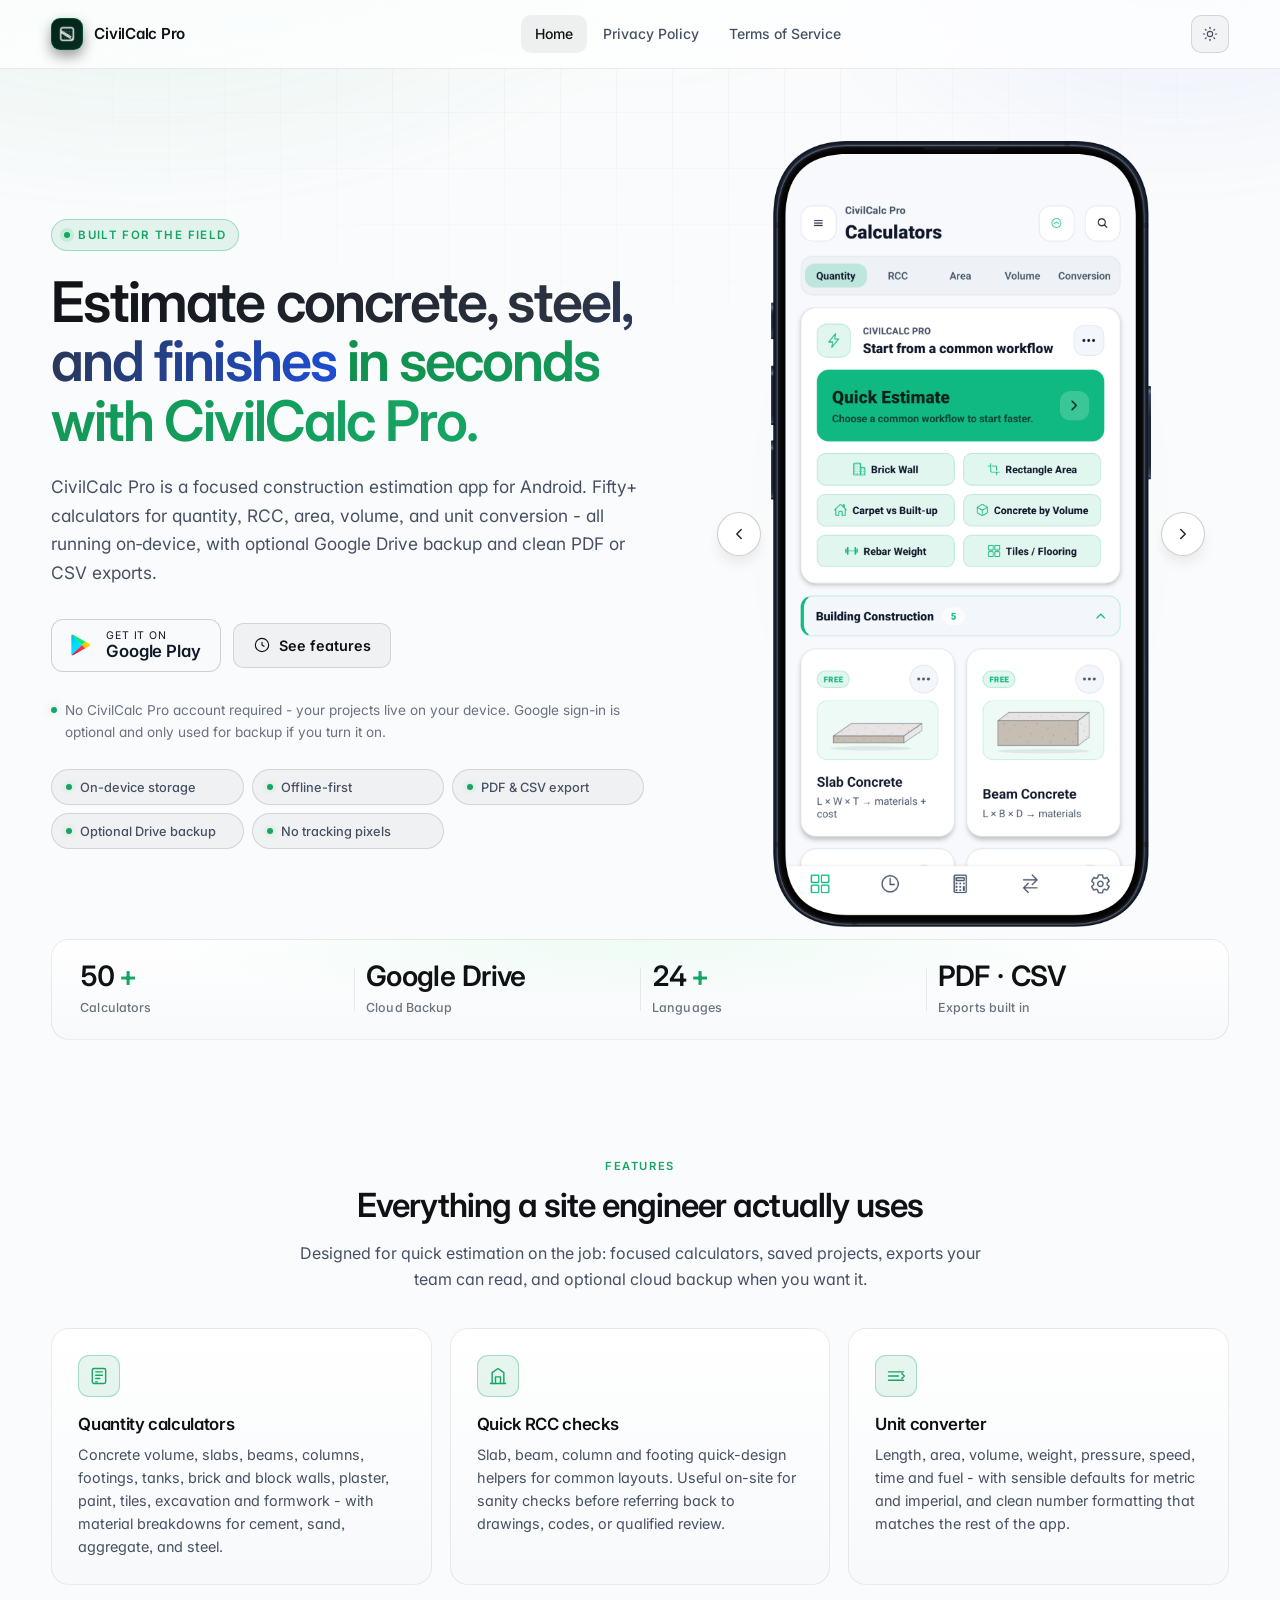
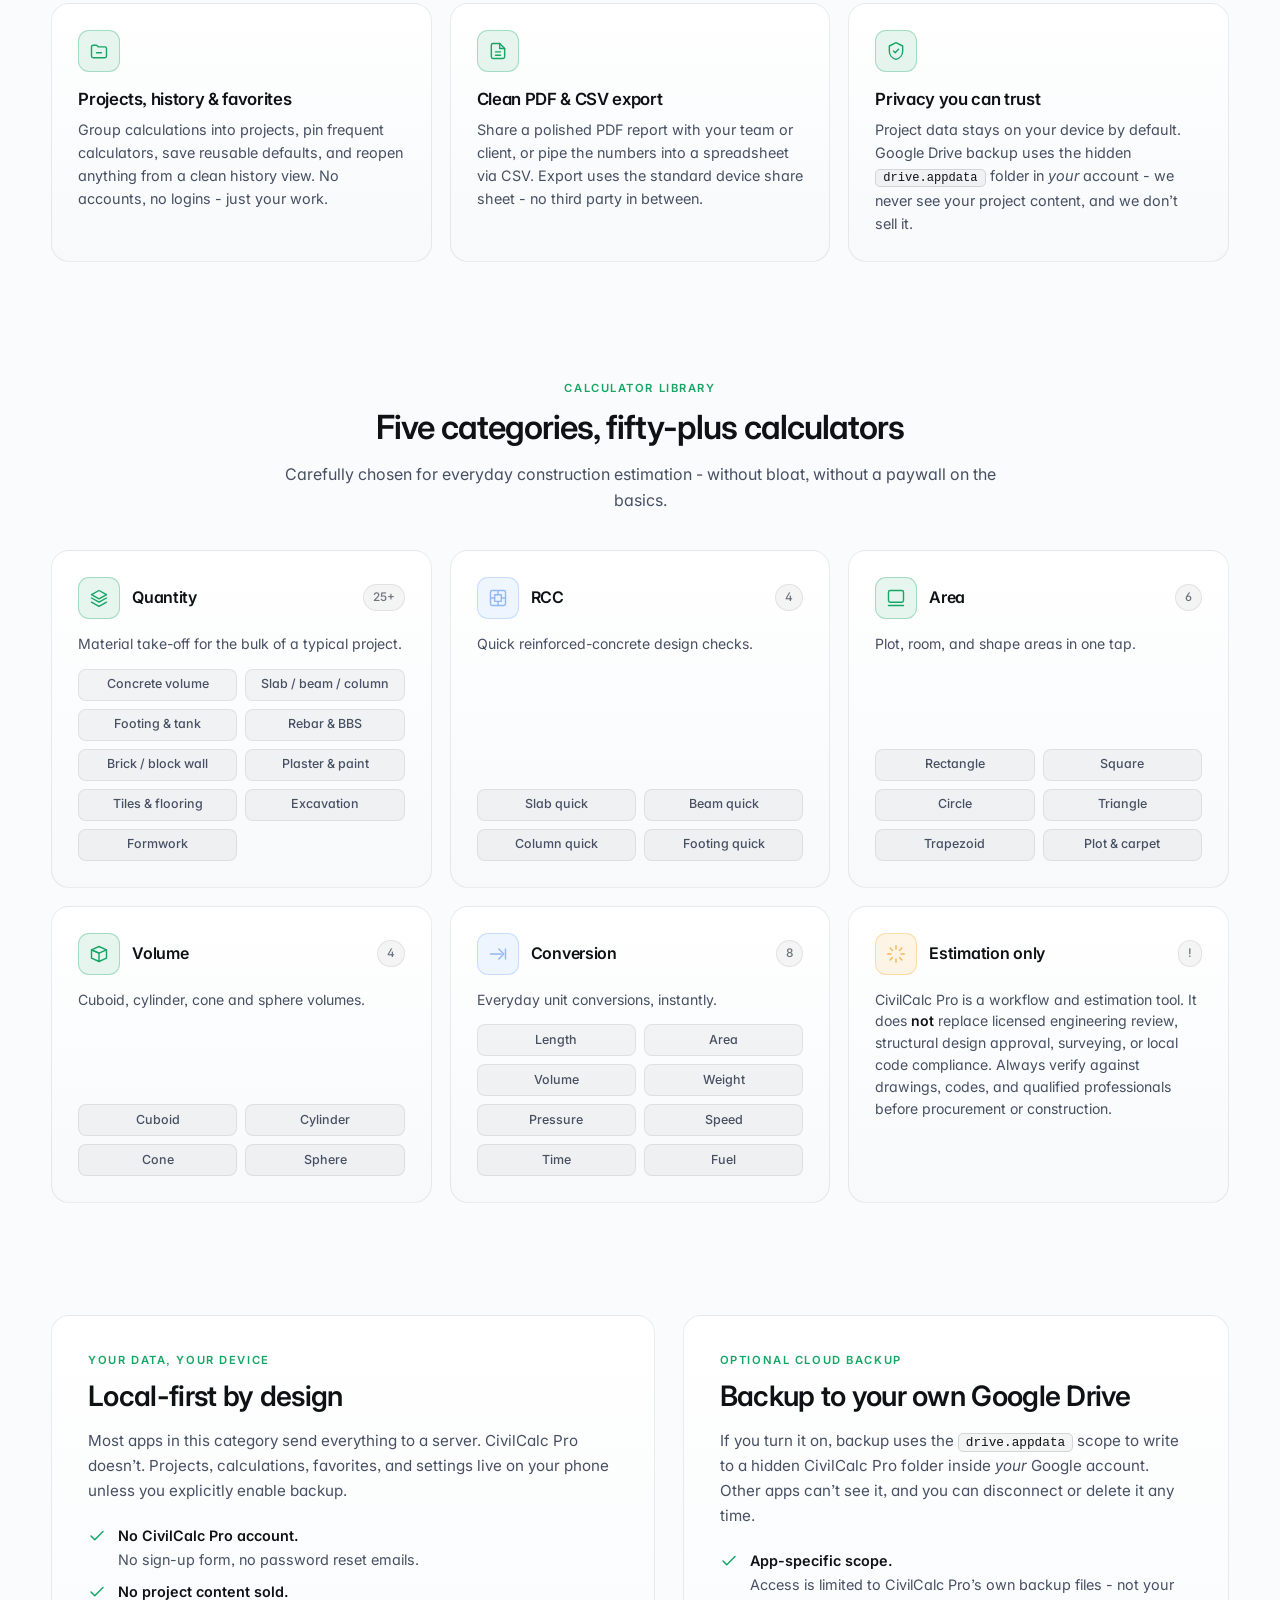
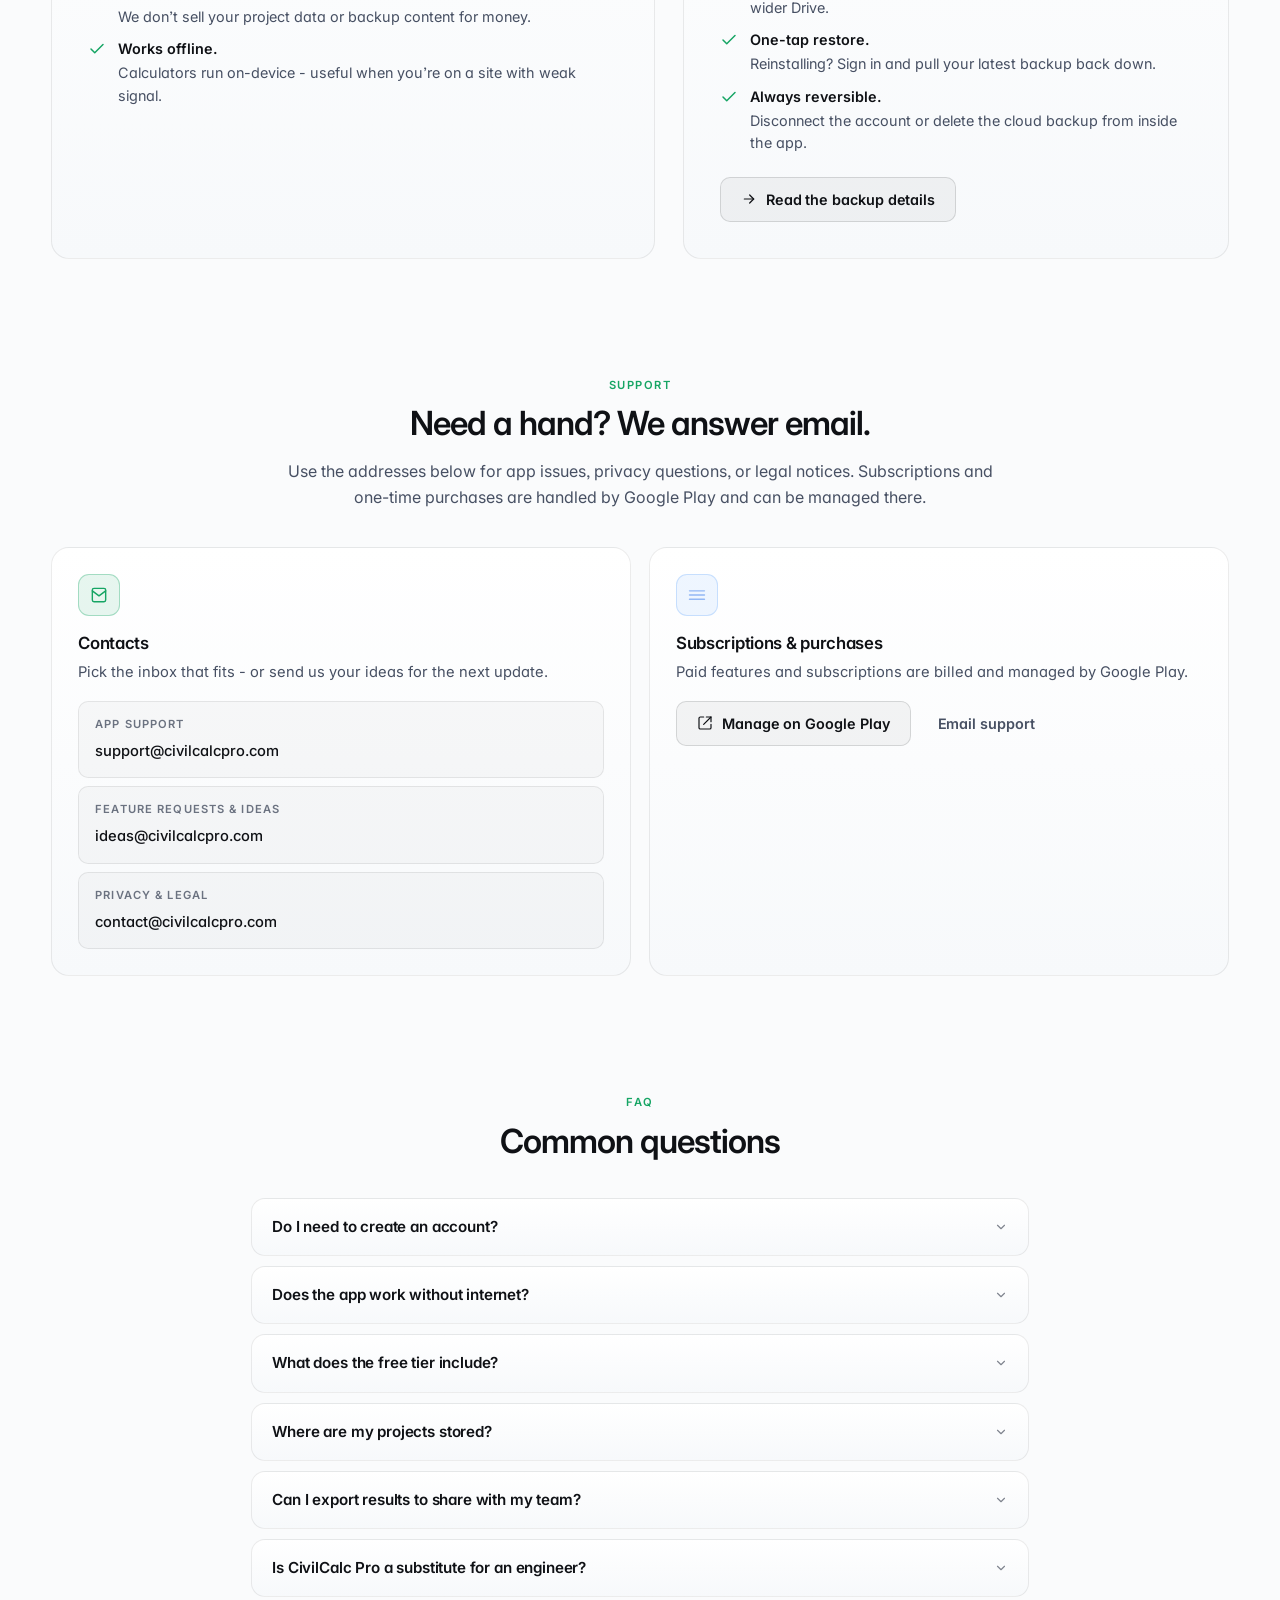
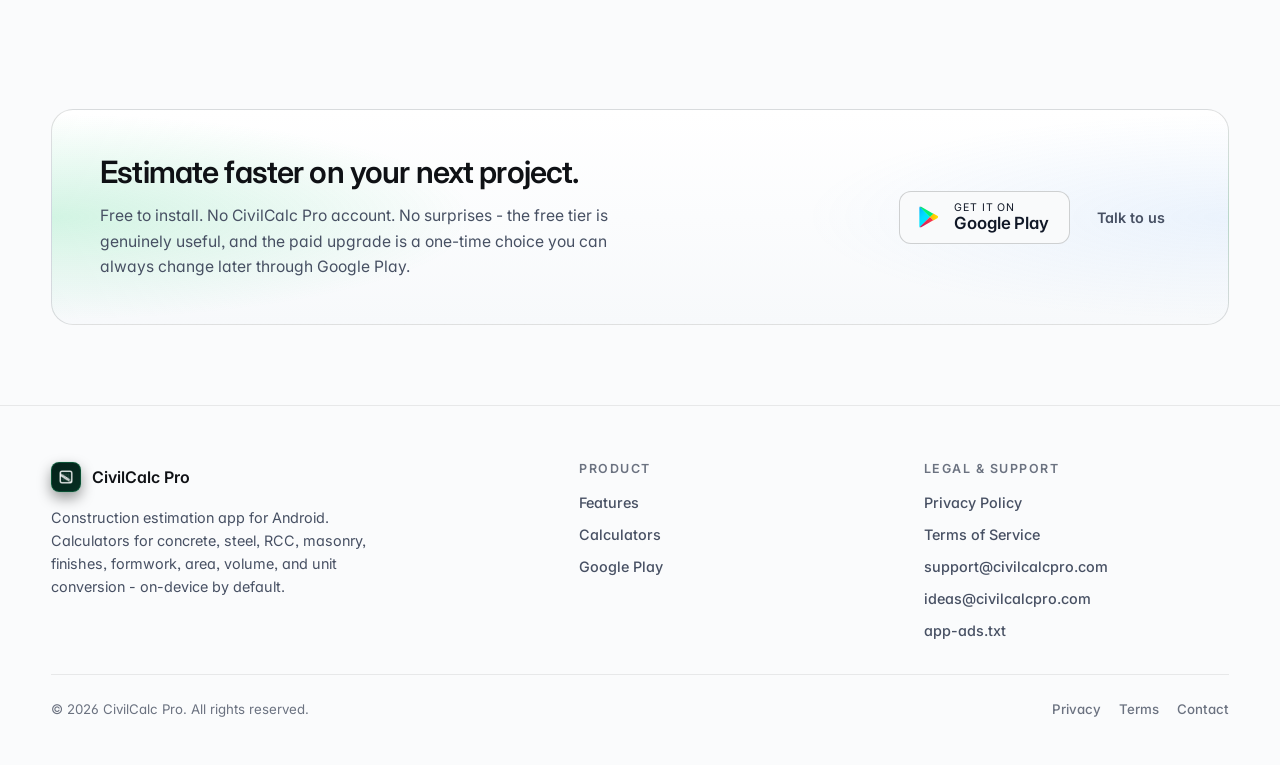
==== index.html @ dfd88b77 "Lee : Strengthen site name entity signals (link Organization/App to Play Store) Co-Authored-By: Clau" ====
<!doctype html>
<html lang="en">
  <head>
    <meta charset="utf-8" />
    <script>
      /* No-FOUC theme bootstrap. Sets data-theme on <html> before paint. */
      (function () {
        var d = document.documentElement;
        try {
          var t = localStorage.getItem("ccp_theme");
          if (t !== "light" && t !== "dark") {
            t =
              window.matchMedia &&
              window.matchMedia("(prefers-color-scheme: light)").matches
                ? "light"
                : "dark";
          }
          d.dataset.theme = t;
        } catch (e) {
          d.dataset.theme = "dark";
        }
      })();
    </script>
    <meta name="viewport" content="width=device-width, initial-scale=1" />
    <title>
      CivilCalc Pro - Civil Engineering &amp; Construction Calculator App
    </title>
    <meta
      name="description"
      content="CivilCalc Pro is a fast, on-device construction estimation app for Android. 50+ calculators for concrete, steel, RCC, masonry, plaster, paint, tiles, formwork and more, with optional Google Drive backup, PDF and CSV export, and Google Play billing."
    />
    <meta name="robots" content="index,follow" />
    <meta name="theme-color" content="#07080a" />
    <meta name="application-name" content="CivilCalc Pro" />
    <meta name="apple-mobile-web-app-title" content="CivilCalc Pro" />
    <link rel="icon" href="/favicon.ico" sizes="any" />
    <link rel="shortcut icon" href="/favicon.ico" />
    <link rel="icon" type="image/png" sizes="48x48" href="/favicon-48x48.png" />
    <link rel="icon" type="image/png" sizes="32x32" href="/favicon-32x32.png" />
    <link rel="icon" type="image/png" sizes="16x16" href="/favicon-16x16.png" />
    <link rel="apple-touch-icon" sizes="180x180" href="/apple-touch-icon.png" />
    <link rel="manifest" href="/site.webmanifest" />
    <link rel="canonical" href="https://civilcalcpro.com/" />
    <meta property="og:site_name" content="CivilCalc Pro" />
    <meta property="og:type" content="website" />
    <meta
      property="og:title"
      content="CivilCalc Pro - Civil Engineering &amp; Construction Calculator App"
    />
    <meta
      property="og:description"
      content="Fast on-device construction estimation: concrete, steel, RCC, masonry, plaster, paint, tiles, formwork. Optional Google Drive backup, PDF and CSV export."
    />
    <meta property="og:url" content="https://civilcalcpro.com/" />
    <meta property="og:image" content="https://civilcalcpro.com/logo-512.png" />
    <meta property="og:image:width" content="512" />
    <meta property="og:image:height" content="512" />
    <meta property="og:image:alt" content="CivilCalc Pro logo" />
    <meta name="twitter:card" content="summary" />
    <meta
      name="twitter:title"
      content="CivilCalc Pro - Civil Engineering &amp; Construction Calculator App"
    />
    <meta
      name="twitter:description"
      content="Fast on-device construction estimation: concrete, steel, RCC, masonry, plaster, paint, tiles, formwork. Optional Google Drive backup, PDF and CSV export."
    />
    <meta
      name="twitter:image"
      content="https://civilcalcpro.com/logo-512.png"
    />

    <link rel="preconnect" href="https://fonts.googleapis.com" />
    <link rel="preconnect" href="https://fonts.gstatic.com" crossorigin />
    <link
      rel="stylesheet"
      href="https://fonts.googleapis.com/css2?family=Inter:wght@400;500;600;700&display=swap"
    />
    <link rel="stylesheet" href="/assets/styles.css" />

    <script type="application/ld+json">
      {
        "@context": "https://schema.org",
        "@graph": [
          {
            "@type": "WebSite",
            "@id": "https://civilcalcpro.com/#website",
            "url": "https://civilcalcpro.com/",
            "name": "CivilCalc Pro",
            "alternateName": ["Civil Calc Pro", "CivilCalc"],
            "publisher": { "@id": "https://civilcalcpro.com/#organization" }
          },
          {
            "@type": "WebPage",
            "@id": "https://civilcalcpro.com/#webpage",
            "url": "https://civilcalcpro.com/",
            "name": "CivilCalc Pro",
            "isPartOf": { "@id": "https://civilcalcpro.com/#website" },
            "about": { "@id": "https://civilcalcpro.com/#organization" }
          },
          {
            "@type": "Organization",
            "@id": "https://civilcalcpro.com/#organization",
            "url": "https://civilcalcpro.com/",
            "name": "CivilCalc Pro",
            "alternateName": ["Civil Calc Pro", "CivilCalc"],
            "logo": {
              "@type": "ImageObject",
              "url": "https://civilcalcpro.com/logo-512.png",
              "width": 512,
              "height": 512
            },
            "image": "https://civilcalcpro.com/logo-512.png",
            "email": "contact@civilcalcpro.com",
            "sameAs": [
              "https://play.google.com/store/apps/details?id=com.leestudios.civilcalcpro"
            ],
            "contactPoint": [
              {
                "@type": "ContactPoint",
                "contactType": "customer support",
                "email": "support@civilcalcpro.com",
                "url": "https://civilcalcpro.com/"
              },
              {
                "@type": "ContactPoint",
                "contactType": "legal",
                "email": "contact@civilcalcpro.com",
                "url": "https://civilcalcpro.com/"
              }
            ]
          },
          {
            "@type": "MobileApplication",
            "@id": "https://civilcalcpro.com/#app",
            "name": "CivilCalc Pro",
            "applicationCategory": "BusinessApplication",
            "operatingSystem": "Android",
            "url": "https://civilcalcpro.com/",
            "installUrl": "https://play.google.com/store/apps/details?id=com.leestudios.civilcalcpro",
            "sameAs": "https://play.google.com/store/apps/details?id=com.leestudios.civilcalcpro",
            "author": { "@id": "https://civilcalcpro.com/#organization" },
            "offers": {
              "@type": "Offer",
              "price": "0",
              "priceCurrency": "USD"
            }
          }
        ]
      }
    </script>
  </head>
  <body>
    <a class="skip-link" href="#main">Skip to content</a>

    <header class="site-header">
      <div class="container nav">
        <a class="brand" href="/" aria-label="CivilCalc Pro home">
          <span class="brand-mark"
            ><img
              src="/public/images/adaptive-icon.png"
              alt="CivilCalc Pro logo"
          /></span>
          <span>CivilCalc Pro</span>
        </a>
        <nav class="nav-links" aria-label="Primary">
          <a class="active" href="/">Home</a>
          <a href="/privacy/">Privacy Policy</a>
          <a href="/terms/">Terms of Service</a>
        </nav>
        <div class="nav-right">
          <button
            type="button"
            class="theme-toggle"
            data-theme-toggle
            aria-label="Switch to light theme"
            title="Toggle theme"
          >
            <svg
              class="ico-moon"
              viewBox="0 0 24 24"
              fill="none"
              stroke="currentColor"
              stroke-width="1.7"
              stroke-linecap="round"
              stroke-linejoin="round"
              aria-hidden="true"
            >
              <path d="M21 12.8A9 9 0 1 1 11.2 3a7 7 0 0 0 9.8 9.8z" />
            </svg>
            <svg
              class="ico-sun"
              viewBox="0 0 24 24"
              fill="none"
              stroke="currentColor"
              stroke-width="1.7"
              stroke-linecap="round"
              stroke-linejoin="round"
              aria-hidden="true"
            >
              <circle cx="12" cy="12" r="4" />
              <path d="M12 2v2" />
              <path d="M12 20v2" />
              <path d="m4.93 4.93 1.41 1.41" />
              <path d="m17.66 17.66 1.41 1.41" />
              <path d="M2 12h2" />
              <path d="M20 12h2" />
              <path d="m4.93 19.07 1.41-1.41" />
              <path d="m17.66 6.34 1.41-1.41" />
            </svg>
          </button>
        </div>
      </div>
    </header>

    <main id="main">
      <!-- =============== HERO =============== -->
      <section class="hero">
        <div class="container hero-grid">
          <div class="hero-card">
            <span class="eyebrow">Built for the field</span>
            <h1>
              <span class="hl">Estimate concrete, steel, and finishes</span>
              <span class="accent">in seconds with CivilCalc Pro.</span>
            </h1>
            <p class="lead">
              CivilCalc Pro is a focused construction estimation app for
              Android. Fifty&#43; calculators for quantity, RCC, area, volume,
              and unit conversion - all running on&#8209;device, with optional
              Google Drive backup and clean PDF or CSV exports.
            </p>

            <div class="hero-actions">
              <a
                class="play-badge"
                href="https://play.google.com/store/apps/details?id=com.leestudios.civilcalcpro"
                rel="noopener noreferrer"
                aria-label="Get CivilCalc Pro on Google Play"
              >
                <svg viewBox="0 0 24 24" aria-hidden="true">
                  <defs>
                    <linearGradient
                      id="pb-b"
                      x1="2.6"
                      y1="2.4"
                      x2="11.6"
                      y2="11.4"
                      gradientUnits="userSpaceOnUse"
                    >
                      <stop offset="0" stop-color="#00A1FF" />
                      <stop offset=".26" stop-color="#00BEFF" />
                      <stop offset=".51" stop-color="#00D2FF" />
                      <stop offset=".76" stop-color="#00DFFF" />
                      <stop offset="1" stop-color="#00E3FF" />
                    </linearGradient>
                    <linearGradient
                      id="pb-y"
                      x1="20.7"
                      y1="12"
                      x2="3.05"
                      y2="12"
                      gradientUnits="userSpaceOnUse"
                    >
                      <stop offset="0" stop-color="#FFE000" />
                      <stop offset=".41" stop-color="#FFBD00" />
                      <stop offset=".78" stop-color="#FFA500" />
                      <stop offset="1" stop-color="#FF9C00" />
                    </linearGradient>
                    <linearGradient
                      id="pb-r"
                      x1="15.6"
                      y1="13.7"
                      x2="3.85"
                      y2="25.4"
                      gradientUnits="userSpaceOnUse"
                    >
                      <stop offset="0" stop-color="#FF3A44" />
                      <stop offset="1" stop-color="#C31162" />
                    </linearGradient>
                    <linearGradient
                      id="pb-g"
                      x1="3.05"
                      y1="-1.4"
                      x2="8.4"
                      y2="3.95"
                      gradientUnits="userSpaceOnUse"
                    >
                      <stop offset="0" stop-color="#32A071" />
                      <stop offset=".07" stop-color="#2DA771" />
                      <stop offset=".48" stop-color="#15CF74" />
                      <stop offset=".8" stop-color="#06E775" />
                      <stop offset="1" stop-color="#00F076" />
                    </linearGradient>
                  </defs>
                  <path
                    fill="url(#pb-b)"
                    d="M3.6 2.4c-.3.3-.5.8-.5 1.4v16.4c0 .6.2 1.1.5 1.4l.06.06L12.78 12l.05-.06z"
                  />
                  <path
                    fill="url(#pb-y)"
                    d="m15.9 15.07-3.12-3.13v-.08l3.12-3.12.07.04 3.7 2.1c1.06.6 1.06 1.58 0 2.18l-3.7 2.1z"
                  />
                  <path
                    fill="url(#pb-r)"
                    d="M15.97 15.03 12.78 12 3.6 21.18c.35.37.93.42 1.59.05l10.78-6.13z"
                  />
                  <path
                    fill="url(#pb-g)"
                    d="m15.97 8.97-10.78-6.13c-.66-.38-1.24-.33-1.59.04L12.78 12z"
                  />
                </svg>
                <span class="pb-text">
                  <span class="pb-small">Get it on</span>
                  <span class="pb-big">Google Play</span>
                </span>
              </a>
              <a class="button-secondary" href="#features">
                <svg
                  class="ico"
                  viewBox="0 0 24 24"
                  fill="none"
                  stroke="currentColor"
                  stroke-width="1.7"
                  stroke-linecap="round"
                  stroke-linejoin="round"
                  aria-hidden="true"
                >
                  <circle cx="12" cy="12" r="10" />
                  <path d="M12 8v4l3 2" />
                </svg>
                See features
              </a>
            </div>

            <p class="hero-note">
              <span class="dot"></span>
              <span
                >No CivilCalc Pro account required - your projects live on your
                device. Google sign-in is optional and only used for backup if
                you turn it on.</span
              >
            </p>

            <div class="badge-row" aria-label="Highlights">
              <span class="badge">On-device storage</span>
              <span class="badge">Offline-first</span>
              <span class="badge">PDF &amp; CSV export</span>
              <span class="badge">Optional Drive backup</span>
              <span class="badge">No tracking pixels</span>
            </div>
          </div>

          <div class="hero-visual" aria-label="App screenshots">
            <div
              class="app-shots"
              id="app-shots"
              aria-roledescription="carousel"
            >
              <button
                type="button"
                class="shot-arrow shot-prev"
                aria-label="Previous screenshot"
              >
                <svg
                  viewBox="0 0 24 24"
                  fill="none"
                  stroke="currentColor"
                  stroke-width="1.9"
                  stroke-linecap="round"
                  stroke-linejoin="round"
                  aria-hidden="true"
                >
                  <polyline points="15 18 9 12 15 6" />
                </svg>
              </button>
              <button
                type="button"
                class="shot-arrow shot-next"
                aria-label="Next screenshot"
              >
                <svg
                  viewBox="0 0 24 24"
                  fill="none"
                  stroke="currentColor"
                  stroke-width="1.9"
                  stroke-linecap="round"
                  stroke-linejoin="round"
                  aria-hidden="true"
                >
                  <polyline points="9 18 15 12 9 6" />
                </svg>
              </button>

              <div class="shot-stage" id="shot-stage">
                <div
                  class="shot is-active"
                  role="group"
                  aria-roledescription="slide"
                  aria-label="CivilCalc Pro – Calculators home"
                >
                  <img
                    src="/public/images/screenshots/Dark/Device.png"
                    data-name="Device.png"
                    alt="CivilCalc Pro calculators home screen showing Quick Estimate and quick-access calculators"
                    loading="eager"
                    fetchpriority="high"
                    draggable="false"
                  />
                </div>
                <div
                  class="shot"
                  role="group"
                  aria-roledescription="slide"
                  aria-label="CivilCalc Pro screen"
                  aria-hidden="true"
                >
                  <img
                    src="/public/images/screenshots/Dark/Device_2.png"
                    data-name="Device_2.png"
                    alt="CivilCalc Pro app screen"
                    loading="lazy"
                    draggable="false"
                  />
                </div>
                <div
                  class="shot"
                  role="group"
                  aria-roledescription="slide"
                  aria-label="CivilCalc Pro RCC calculators"
                  aria-hidden="true"
                >
                  <img
                    src="/public/images/screenshots/Dark/Device_3.png"
                    data-name="Device_3.png"
                    alt="CivilCalc Pro RCC calculators screen"
                    loading="lazy"
                    draggable="false"
                  />
                </div>
                <div
                  class="shot"
                  role="group"
                  aria-roledescription="slide"
                  aria-label="CivilCalc Pro screen"
                  aria-hidden="true"
                >
                  <img
                    src="/public/images/screenshots/Dark/Device_4.png"
                    data-name="Device_4.png"
                    alt="CivilCalc Pro app screen"
                    loading="lazy"
                    draggable="false"
                  />
                </div>
                <div
                  class="shot"
                  role="group"
                  aria-roledescription="slide"
                  aria-label="CivilCalc Pro screen"
                  aria-hidden="true"
                >
                  <img
                    src="/public/images/screenshots/Dark/Device_5.png"
                    data-name="Device_5.png"
                    alt="CivilCalc Pro app screen"
                    loading="lazy"
                    draggable="false"
                  />
                </div>
                <div
                  class="shot"
                  role="group"
                  aria-roledescription="slide"
                  aria-label="CivilCalc Pro screen"
                  aria-hidden="true"
                >
                  <img
                    src="/public/images/screenshots/Dark/Device_6.png"
                    data-name="Device_6.png"
                    alt="CivilCalc Pro app screen"
                    loading="lazy"
                    draggable="false"
                  />
                </div>
                <div
                  class="shot"
                  role="group"
                  aria-roledescription="slide"
                  aria-label="CivilCalc Pro screen"
                  aria-hidden="true"
                >
                  <img
                    src="/public/images/screenshots/Dark/Device_7.png"
                    data-name="Device_7.png"
                    alt="CivilCalc Pro app screen"
                    loading="lazy"
                    draggable="false"
                  />
                </div>
                <div
                  class="shot"
                  role="group"
                  aria-roledescription="slide"
                  aria-label="CivilCalc Pro screen"
                  aria-hidden="true"
                >
                  <img
                    src="/public/images/screenshots/Dark/Device_8.png"
                    data-name="Device_8.png"
                    alt="CivilCalc Pro app screen"
                    loading="lazy"
                    draggable="false"
                  />
                </div>
              </div>

              <div
                class="shot-dots"
                id="shot-dots"
                role="tablist"
                aria-label="Select screenshot"
              >
                <button
                  type="button"
                  class="is-active"
                  data-i="0"
                  role="tab"
                  aria-selected="true"
                  aria-label="Screenshot 1"
                ></button>
                <button
                  type="button"
                  data-i="1"
                  role="tab"
                  aria-selected="false"
                  aria-label="Screenshot 2"
                ></button>
                <button
                  type="button"
                  data-i="2"
                  role="tab"
                  aria-selected="false"
                  aria-label="Screenshot 3"
                ></button>
                <button
                  type="button"
                  data-i="3"
                  role="tab"
                  aria-selected="false"
                  aria-label="Screenshot 4"
                ></button>
                <button
                  type="button"
                  data-i="4"
                  role="tab"
                  aria-selected="false"
                  aria-label="Screenshot 5"
                ></button>
                <button
                  type="button"
                  data-i="5"
                  role="tab"
                  aria-selected="false"
                  aria-label="Screenshot 6"
                ></button>
                <button
                  type="button"
                  data-i="6"
                  role="tab"
                  aria-selected="false"
                  aria-label="Screenshot 7"
                ></button>
                <button
                  type="button"
                  data-i="7"
                  role="tab"
                  aria-selected="false"
                  aria-label="Screenshot 8"
                ></button>
              </div>
            </div>
          </div>
        </div>

        <div class="container">
          <div class="stats" role="list">
            <div class="stat" role="listitem">
              <div class="stat-num">50<span class="plus">+</span></div>
              <div class="stat-label">Calculators</div>
            </div>
            <div class="stat" role="listitem">
              <div class="stat-num">Google Drive</div>
              <div class="stat-label">Cloud Backup</div>
            </div>
            <div class="stat" role="listitem">
              <div class="stat-num">24<span class="plus">+</span></div>
              <div class="stat-label">Languages</div>
            </div>
            <div class="stat" role="listitem">
              <div class="stat-num">
                <span class="unit">PDF &middot; CSV</span>
              </div>
              <div class="stat-label">Exports built in</div>
            </div>
          </div>
        </div>
      </section>

      <!-- =============== FEATURES =============== -->
      <section class="section" id="features">
        <div class="container">
          <div class="section-head">
            <span class="kicker">Features</span>
            <h2>Everything a site engineer actually uses</h2>
            <p>
              Designed for quick estimation on the job: focused calculators,
              saved projects, exports your team can read, and optional cloud
              backup when you want it.
            </p>
          </div>

          <div class="grid-3">
            <article class="feature-card">
              <span class="icon-tile">
                <svg
                  viewBox="0 0 24 24"
                  fill="none"
                  stroke="currentColor"
                  stroke-linecap="round"
                  stroke-linejoin="round"
                  aria-hidden="true"
                >
                  <rect x="4" y="3" width="16" height="18" rx="2" />
                  <path d="M8 7h8M8 11h8M8 15h5" />
                  <path d="M8 19h2" />
                </svg>
              </span>
              <h3>Quantity calculators</h3>
              <p>
                Concrete volume, slabs, beams, columns, footings, tanks, brick
                and block walls, plaster, paint, tiles, excavation and formwork
                - with material breakdowns for cement, sand, aggregate, and
                steel.
              </p>
            </article>

            <article class="feature-card">
              <span class="icon-tile">
                <svg
                  viewBox="0 0 24 24"
                  fill="none"
                  stroke="currentColor"
                  stroke-linecap="round"
                  stroke-linejoin="round"
                  aria-hidden="true"
                >
                  <path d="M3 21h18" />
                  <path d="M5 21V8l7-5 7 5v13" />
                  <path d="M9 21v-8h6v8" />
                </svg>
              </span>
              <h3>Quick RCC checks</h3>
              <p>
                Slab, beam, column and footing quick-design helpers for common
                layouts. Useful on-site for sanity checks before referring back
                to drawings, codes, or qualified review.
              </p>
            </article>

            <article class="feature-card">
              <span class="icon-tile">
                <svg
                  viewBox="0 0 24 24"
                  fill="none"
                  stroke="currentColor"
                  stroke-linecap="round"
                  stroke-linejoin="round"
                  aria-hidden="true"
                >
                  <path d="M3 7h18" />
                  <path d="M3 12h12" />
                  <path d="M3 17h18" />
                  <path d="M19 9l3 3-3 3" />
                </svg>
              </span>
              <h3>Unit converter</h3>
              <p>
                Length, area, volume, weight, pressure, speed, time and fuel -
                with sensible defaults for metric and imperial, and clean number
                formatting that matches the rest of the app.
              </p>
            </article>

            <article class="feature-card">
              <span class="icon-tile">
                <svg
                  viewBox="0 0 24 24"
                  fill="none"
                  stroke="currentColor"
                  stroke-linecap="round"
                  stroke-linejoin="round"
                  aria-hidden="true"
                >
                  <path
                    d="M3 7a2 2 0 0 1 2-2h4l2 2h8a2 2 0 0 1 2 2v9a2 2 0 0 1-2 2H5a2 2 0 0 1-2-2z"
                  />
                  <path d="M9 14h6" />
                </svg>
              </span>
              <h3>Projects, history &amp; favorites</h3>
              <p>
                Group calculations into projects, pin frequent calculators, save
                reusable defaults, and reopen anything from a clean history
                view. No accounts, no logins - just your work.
              </p>
            </article>

            <article class="feature-card">
              <span class="icon-tile">
                <svg
                  viewBox="0 0 24 24"
                  fill="none"
                  stroke="currentColor"
                  stroke-linecap="round"
                  stroke-linejoin="round"
                  aria-hidden="true"
                >
                  <path
                    d="M14 3H6a2 2 0 0 0-2 2v14a2 2 0 0 0 2 2h12a2 2 0 0 0 2-2V9z"
                  />
                  <path d="M14 3v6h6" />
                  <path d="M9 17h6" />
                  <path d="M9 13h6" />
                </svg>
              </span>
              <h3>Clean PDF &amp; CSV export</h3>
              <p>
                Share a polished PDF report with your team or client, or pipe
                the numbers into a spreadsheet via CSV. Export uses the standard
                device share sheet - no third party in between.
              </p>
            </article>

            <article class="feature-card">
              <span class="icon-tile">
                <svg
                  viewBox="0 0 24 24"
                  fill="none"
                  stroke="currentColor"
                  stroke-linecap="round"
                  stroke-linejoin="round"
                  aria-hidden="true"
                >
                  <path d="M12 2 4 6v6c0 5 3.5 9 8 10 4.5-1 8-5 8-10V6z" />
                  <path d="m9 12 2 2 4-4" />
                </svg>
              </span>
              <h3>Privacy you can trust</h3>
              <p>
                Project data stays on your device by default. Google Drive
                backup uses the hidden
                <span class="mono">drive.appdata</span> folder in
                <em>your</em> account - we never see your project content, and
                we don&rsquo;t sell it.
              </p>
            </article>
          </div>
        </div>
      </section>

      <!-- =============== CALCULATOR CATEGORIES =============== -->
      <section class="section" id="calculators">
        <div class="container">
          <div class="section-head">
            <span class="kicker">Calculator library</span>
            <h2>Five categories, fifty-plus calculators</h2>
            <p>
              Carefully chosen for everyday construction estimation - without
              bloat, without a paywall on the basics.
            </p>
          </div>

          <div class="grid-3">
            <article class="cat-card">
              <div class="cat-head">
                <span class="icon-tile">
                  <svg
                    viewBox="0 0 24 24"
                    fill="none"
                    stroke="currentColor"
                    stroke-linecap="round"
                    stroke-linejoin="round"
                    aria-hidden="true"
                  >
                    <path d="m12 3-9 5 9 5 9-5z" />
                    <path d="m3 12 9 5 9-5" />
                    <path d="m3 17 9 5 9-5" />
                  </svg>
                </span>
                <h3>Quantity</h3>
                <span class="count">25&#43;</span>
              </div>
              <p class="cat-desc">
                Material take-off for the bulk of a typical project.
              </p>
              <div class="chip-row">
                <span class="chip">Concrete volume</span>
                <span class="chip">Slab / beam / column</span>
                <span class="chip">Footing &amp; tank</span>
                <span class="chip">Rebar &amp; BBS</span>
                <span class="chip">Brick / block wall</span>
                <span class="chip">Plaster &amp; paint</span>
                <span class="chip">Tiles &amp; flooring</span>
                <span class="chip">Excavation</span>
                <span class="chip">Formwork</span>
              </div>
            </article>

            <article class="cat-card">
              <div class="cat-head">
                <span class="icon-tile alt">
                  <svg
                    viewBox="0 0 24 24"
                    fill="none"
                    stroke="currentColor"
                    stroke-linecap="round"
                    stroke-linejoin="round"
                    aria-hidden="true"
                  >
                    <rect x="3" y="3" width="18" height="18" rx="2" />
                    <path d="M8 8h8v8H8z" />
                    <path d="M3 12h5" />
                    <path d="M16 12h5" />
                    <path d="M12 3v5" />
                    <path d="M12 16v5" />
                  </svg>
                </span>
                <h3>RCC</h3>
                <span class="count">4</span>
              </div>
              <p class="cat-desc">Quick reinforced-concrete design checks.</p>
              <div class="chip-row">
                <span class="chip">Slab quick</span>
                <span class="chip">Beam quick</span>
                <span class="chip">Column quick</span>
                <span class="chip">Footing quick</span>
              </div>
            </article>

            <article class="cat-card">
              <div class="cat-head">
                <span class="icon-tile">
                  <svg
                    viewBox="0 0 24 24"
                    fill="none"
                    stroke="currentColor"
                    stroke-linecap="round"
                    stroke-linejoin="round"
                    aria-hidden="true"
                  >
                    <rect x="3" y="3" width="18" height="14" rx="2" />
                    <path d="M3 21h18" />
                  </svg>
                </span>
                <h3>Area</h3>
                <span class="count">6</span>
              </div>
              <p class="cat-desc">Plot, room, and shape areas in one tap.</p>
              <div class="chip-row">
                <span class="chip">Rectangle</span>
                <span class="chip">Square</span>
                <span class="chip">Circle</span>
                <span class="chip">Triangle</span>
                <span class="chip">Trapezoid</span>
                <span class="chip">Plot &amp; carpet</span>
              </div>
            </article>

            <article class="cat-card">
              <div class="cat-head">
                <span class="icon-tile">
                  <svg
                    viewBox="0 0 24 24"
                    fill="none"
                    stroke="currentColor"
                    stroke-linecap="round"
                    stroke-linejoin="round"
                    aria-hidden="true"
                  >
                    <path d="m3 7 9-4 9 4-9 4z" />
                    <path d="m3 7 9 4v10L3 17z" />
                    <path d="M21 7v10l-9 4" />
                  </svg>
                </span>
                <h3>Volume</h3>
                <span class="count">4</span>
              </div>
              <p class="cat-desc">Cuboid, cylinder, cone and sphere volumes.</p>
              <div class="chip-row">
                <span class="chip">Cuboid</span>
                <span class="chip">Cylinder</span>
                <span class="chip">Cone</span>
                <span class="chip">Sphere</span>
              </div>
            </article>

            <article class="cat-card">
              <div class="cat-head">
                <span class="icon-tile alt">
                  <svg
                    viewBox="0 0 24 24"
                    fill="none"
                    stroke="currentColor"
                    stroke-linecap="round"
                    stroke-linejoin="round"
                    aria-hidden="true"
                  >
                    <path d="M3 12h13" />
                    <path d="m13 6 6 6-6 6" />
                    <path d="M21 6v12" />
                  </svg>
                </span>
                <h3>Conversion</h3>
                <span class="count">8</span>
              </div>
              <p class="cat-desc">Everyday unit conversions, instantly.</p>
              <div class="chip-row">
                <span class="chip">Length</span>
                <span class="chip">Area</span>
                <span class="chip">Volume</span>
                <span class="chip">Weight</span>
                <span class="chip">Pressure</span>
                <span class="chip">Speed</span>
                <span class="chip">Time</span>
                <span class="chip">Fuel</span>
              </div>
            </article>

            <article class="cat-card">
              <div class="cat-head">
                <span class="icon-tile warn">
                  <svg
                    viewBox="0 0 24 24"
                    fill="none"
                    stroke="currentColor"
                    stroke-linecap="round"
                    stroke-linejoin="round"
                    aria-hidden="true"
                  >
                    <path d="M12 2v4" />
                    <path d="M12 18v4" />
                    <path d="m4.93 4.93 2.83 2.83" />
                    <path d="m16.24 16.24 2.83 2.83" />
                    <path d="M2 12h4" />
                    <path d="M18 12h4" />
                    <path d="m4.93 19.07 2.83-2.83" />
                    <path d="m16.24 7.76 2.83-2.83" />
                  </svg>
                </span>
                <h3>Estimation only</h3>
                <span class="count">!</span>
              </div>
              <p class="cat-desc">
                CivilCalc Pro is a workflow and estimation tool. It does
                <strong>not</strong> replace licensed engineering review,
                structural design approval, surveying, or local code compliance.
                Always verify against drawings, codes, and qualified
                professionals before procurement or construction.
              </p>
            </article>
          </div>
        </div>
      </section>

      <!-- =============== SPLIT — PRIVACY / BACKUP =============== -->
      <section class="section">
        <div class="container split">
          <article class="card">
            <span class="kicker">Your data, your device</span>
            <div class="split-head">
              <h2>Local-first by design</h2>
              <p>
                Most apps in this category send everything to a server.
                CivilCalc Pro doesn&rsquo;t. Projects, calculations, favorites,
                and settings live on your phone unless you explicitly enable
                backup.
              </p>
            </div>
            <ul class="checklist">
              <li>
                <svg
                  viewBox="0 0 24 24"
                  fill="none"
                  stroke="currentColor"
                  stroke-width="2"
                  stroke-linecap="round"
                  stroke-linejoin="round"
                  aria-hidden="true"
                >
                  <path d="m20 6-11 11L4 12" />
                </svg>
                <span
                  ><strong>No CivilCalc Pro account.</strong> No sign-up form,
                  no password reset emails.</span
                >
              </li>
              <li>
                <svg
                  viewBox="0 0 24 24"
                  fill="none"
                  stroke="currentColor"
                  stroke-width="2"
                  stroke-linecap="round"
                  stroke-linejoin="round"
                  aria-hidden="true"
                >
                  <path d="m20 6-11 11L4 12" />
                </svg>
                <span
                  ><strong>No project content sold.</strong> We don&rsquo;t sell
                  your project data or backup content for money.</span
                >
              </li>
              <li>
                <svg
                  viewBox="0 0 24 24"
                  fill="none"
                  stroke="currentColor"
                  stroke-width="2"
                  stroke-linecap="round"
                  stroke-linejoin="round"
                  aria-hidden="true"
                >
                  <path d="m20 6-11 11L4 12" />
                </svg>
                <span
                  ><strong>Works offline.</strong> Calculators run on-device -
                  useful when you&rsquo;re on a site with weak signal.</span
                >
              </li>
            </ul>
          </article>

          <article class="card">
            <span class="kicker">Optional cloud backup</span>
            <div class="split-head">
              <h2>Backup to your own Google Drive</h2>
              <p>
                If you turn it on, backup uses the
                <span class="mono">drive.appdata</span> scope to write to a
                hidden CivilCalc Pro folder inside <em>your</em> Google account.
                Other apps can&rsquo;t see it, and you can disconnect or delete
                it any time.
              </p>
            </div>
            <ul class="checklist">
              <li>
                <svg
                  viewBox="0 0 24 24"
                  fill="none"
                  stroke="currentColor"
                  stroke-width="2"
                  stroke-linecap="round"
                  stroke-linejoin="round"
                  aria-hidden="true"
                >
                  <path d="m20 6-11 11L4 12" />
                </svg>
                <span
                  ><strong>App-specific scope.</strong> Access is limited to
                  CivilCalc Pro&rsquo;s own backup files - not your wider
                  Drive.</span
                >
              </li>
              <li>
                <svg
                  viewBox="0 0 24 24"
                  fill="none"
                  stroke="currentColor"
                  stroke-width="2"
                  stroke-linecap="round"
                  stroke-linejoin="round"
                  aria-hidden="true"
                >
                  <path d="m20 6-11 11L4 12" />
                </svg>
                <span
                  ><strong>One-tap restore.</strong> Reinstalling? Sign in and
                  pull your latest backup back down.</span
                >
              </li>
              <li>
                <svg
                  viewBox="0 0 24 24"
                  fill="none"
                  stroke="currentColor"
                  stroke-width="2"
                  stroke-linecap="round"
                  stroke-linejoin="round"
                  aria-hidden="true"
                >
                  <path d="m20 6-11 11L4 12" />
                </svg>
                <span
                  ><strong>Always reversible.</strong> Disconnect the account or
                  delete the cloud backup from inside the app.</span
                >
              </li>
            </ul>
            <div style="margin-top: 22px">
              <a class="button-secondary" href="/privacy/#google-data">
                <svg
                  class="ico"
                  viewBox="0 0 24 24"
                  fill="none"
                  stroke="currentColor"
                  stroke-width="1.8"
                  stroke-linecap="round"
                  stroke-linejoin="round"
                  aria-hidden="true"
                >
                  <path d="M5 12h14" />
                  <path d="m13 6 6 6-6 6" />
                </svg>
                Read the backup details
              </a>
            </div>
          </article>
        </div>
      </section>

      <!-- =============== CONTACT =============== -->
      <section class="section">
        <div class="container">
          <div class="section-head">
            <span class="kicker">Support</span>
            <h2>Need a hand? We answer email.</h2>
            <p>
              Use the addresses below for app issues, privacy questions, or
              legal notices. Subscriptions and one-time purchases are handled by
              Google Play and can be managed there.
            </p>
          </div>

          <div class="grid-2">
            <article class="info-card">
              <span class="icon-tile">
                <svg
                  viewBox="0 0 24 24"
                  fill="none"
                  stroke="currentColor"
                  stroke-width="1.7"
                  stroke-linecap="round"
                  stroke-linejoin="round"
                  aria-hidden="true"
                >
                  <path
                    d="M4 6a2 2 0 0 1 2-2h12a2 2 0 0 1 2 2v12a2 2 0 0 1-2 2H6a2 2 0 0 1-2-2z"
                  />
                  <path d="m4 7 8 6 8-6" />
                </svg>
              </span>
              <h3 class="section-title">Contacts</h3>
              <p class="section-intro">
                Pick the inbox that fits - or send us your ideas for the next
                update.
              </p>
              <div class="contact-list">
                <div class="contact-item">
                  <strong>App support</strong>
                  <a href="mailto:support@civilcalcpro.com"
                    >support@civilcalcpro.com</a
                  >
                </div>
                <div class="contact-item">
                  <strong>Feature requests &amp; ideas</strong>
                  <a
                    href="mailto:ideas@civilcalcpro.com?subject=CivilCalc%20Pro%20-%20Feature%20request"
                    >ideas@civilcalcpro.com</a
                  >
                </div>
                <div class="contact-item">
                  <strong>Privacy &amp; legal</strong>
                  <a href="mailto:contact@civilcalcpro.com"
                    >contact@civilcalcpro.com</a
                  >
                </div>
              </div>
            </article>

            <article class="info-card">
              <span class="icon-tile alt">
                <svg
                  viewBox="0 0 24 24"
                  fill="none"
                  stroke="currentColor"
                  stroke-width="1.7"
                  stroke-linecap="round"
                  stroke-linejoin="round"
                  aria-hidden="true"
                >
                  <path d="M3 7h18" />
                  <path d="M3 12h18" />
                  <path d="M3 17h18" />
                </svg>
              </span>
              <h3 class="section-title">Subscriptions &amp; purchases</h3>
              <p class="section-intro">
                Paid features and subscriptions are billed and managed by Google
                Play.
              </p>
              <div class="hero-actions" style="margin-bottom: 0">
                <a
                  class="button-secondary"
                  href="https://play.google.com/store/account/subscriptions"
                  rel="noopener noreferrer"
                >
                  <svg
                    class="ico"
                    viewBox="0 0 24 24"
                    fill="none"
                    stroke="currentColor"
                    stroke-width="1.8"
                    stroke-linecap="round"
                    stroke-linejoin="round"
                    aria-hidden="true"
                  >
                    <path d="M14 3h7v7" />
                    <path d="M21 3 10 14" />
                    <path
                      d="M21 14v5a2 2 0 0 1-2 2H5a2 2 0 0 1-2-2V5a2 2 0 0 1 2-2h5"
                    />
                  </svg>
                  Manage on Google Play
                </a>
                <a
                  class="button-ghost"
                  href="mailto:support@civilcalcpro.com?subject=CivilCalc%20Pro%20Support"
                  >Email support</a
                >
              </div>
            </article>
          </div>
        </div>
      </section>

      <!-- =============== FAQ =============== -->
      <section class="section">
        <div class="container" style="max-width: 880px">
          <div class="section-head">
            <span class="kicker">FAQ</span>
            <h2>Common questions</h2>
          </div>

          <div class="faq">
            <details>
              <summary>Do I need to create an account?</summary>
              <p>
                No. CivilCalc Pro doesn&rsquo;t have its own account system.
                Your projects and calculations are saved on your device. Google
                sign-in is only used if you choose to enable backup.
              </p>
            </details>
            <details>
              <summary>Does the app work without internet?</summary>
              <p>
                Yes. All calculators run on-device. Internet is only needed for
                optional features - Drive backup, Google Play purchases, and ads
                in the free tier.
              </p>
            </details>
            <details>
              <summary>What does the free tier include?</summary>
              <p>
                Most calculators are available in the free tier with occasional
                interstitial ads, plus rewarded-ad unlocks for select advanced
                tools. A paid upgrade removes ads and unlocks the full set
                without the rewarded gate.
              </p>
            </details>
            <details>
              <summary>Where are my projects stored?</summary>
              <p>
                On your device. If you enable Google Drive backup, an
                encrypted-at-rest copy is also written to the hidden
                <span class="mono">drive.appdata</span> folder inside your own
                Google account.
              </p>
            </details>
            <details>
              <summary>Can I export results to share with my team?</summary>
              <p>
                Yes. Use PDF for a clean report or CSV for spreadsheets. Exports
                go through the standard Android share sheet, so you stay in
                control of who receives them.
              </p>
            </details>
            <details>
              <summary>Is CivilCalc Pro a substitute for an engineer?</summary>
              <p>
                No. It&rsquo;s an estimation and workflow tool. Always verify
                outputs against project drawings, local codes, manufacturer
                guidance, and qualified professional review before procurement
                or construction.
              </p>
            </details>
          </div>
        </div>
      </section>

      <!-- =============== CTA BANNER =============== -->
      <section class="section">
        <div class="container">
          <div class="cta-banner">
            <div>
              <h2>Estimate faster on your next project.</h2>
              <p>
                Free to install. No CivilCalc Pro account. No surprises - the
                free tier is genuinely useful, and the paid upgrade is a
                one-time choice you can always change later through Google Play.
              </p>
            </div>
            <div class="actions">
              <a
                class="play-badge"
                href="https://play.google.com/store/apps/details?id=com.leestudios.civilcalcpro"
                rel="noopener noreferrer"
                aria-label="Get CivilCalc Pro on Google Play"
              >
                <svg viewBox="0 0 24 24" aria-hidden="true">
                  <defs>
                    <linearGradient
                      id="pbc-b"
                      x1="2.6"
                      y1="2.4"
                      x2="11.6"
                      y2="11.4"
                      gradientUnits="userSpaceOnUse"
                    >
                      <stop offset="0" stop-color="#00A1FF" />
                      <stop offset=".26" stop-color="#00BEFF" />
                      <stop offset=".51" stop-color="#00D2FF" />
                      <stop offset=".76" stop-color="#00DFFF" />
                      <stop offset="1" stop-color="#00E3FF" />
                    </linearGradient>
                    <linearGradient
                      id="pbc-y"
                      x1="20.7"
                      y1="12"
                      x2="3.05"
                      y2="12"
                      gradientUnits="userSpaceOnUse"
                    >
                      <stop offset="0" stop-color="#FFE000" />
                      <stop offset=".41" stop-color="#FFBD00" />
                      <stop offset=".78" stop-color="#FFA500" />
                      <stop offset="1" stop-color="#FF9C00" />
                    </linearGradient>
                    <linearGradient
                      id="pbc-r"
                      x1="15.6"
                      y1="13.7"
                      x2="3.85"
                      y2="25.4"
                      gradientUnits="userSpaceOnUse"
                    >
                      <stop offset="0" stop-color="#FF3A44" />
                      <stop offset="1" stop-color="#C31162" />
                    </linearGradient>
                    <linearGradient
                      id="pbc-g"
                      x1="3.05"
                      y1="-1.4"
                      x2="8.4"
                      y2="3.95"
                      gradientUnits="userSpaceOnUse"
                    >
                      <stop offset="0" stop-color="#32A071" />
                      <stop offset=".07" stop-color="#2DA771" />
                      <stop offset=".48" stop-color="#15CF74" />
                      <stop offset=".8" stop-color="#06E775" />
                      <stop offset="1" stop-color="#00F076" />
                    </linearGradient>
                  </defs>
                  <path
                    fill="url(#pbc-b)"
                    d="M3.6 2.4c-.3.3-.5.8-.5 1.4v16.4c0 .6.2 1.1.5 1.4l.06.06L12.78 12l.05-.06z"
                  />
                  <path
                    fill="url(#pbc-y)"
                    d="m15.9 15.07-3.12-3.13v-.08l3.12-3.12.07.04 3.7 2.1c1.06.6 1.06 1.58 0 2.18l-3.7 2.1z"
                  />
                  <path
                    fill="url(#pbc-r)"
                    d="M15.97 15.03 12.78 12 3.6 21.18c.35.37.93.42 1.59.05l10.78-6.13z"
                  />
                  <path
                    fill="url(#pbc-g)"
                    d="m15.97 8.97-10.78-6.13c-.66-.38-1.24-.33-1.59.04L12.78 12z"
                  />
                </svg>
                <span class="pb-text">
                  <span class="pb-small">Get it on</span>
                  <span class="pb-big">Google Play</span>
                </span>
              </a>
              <a
                class="button-ghost"
                href="mailto:support@civilcalcpro.com?subject=CivilCalc%20Pro%20Support"
                >Talk to us</a
              >
            </div>
          </div>
        </div>
      </section>
    </main>

    <footer class="site-footer">
      <div class="container">
        <div class="footer-grid">
          <div class="footer-card">
            <div class="footer-brand">
              <span class="brand-mark"
                ><img
                  src="/public/images/adaptive-icon.png"
                  alt="CivilCalc Pro logo"
              /></span>
              <span>CivilCalc Pro</span>
            </div>
            <p>
              Construction estimation app for Android. Calculators for concrete,
              steel, RCC, masonry, finishes, formwork, area, volume, and unit
              conversion - on-device by default.
            </p>
          </div>

          <div class="footer-card">
            <h2 class="section-title">Product</h2>
            <ul class="list-tight">
              <li><a href="#features">Features</a></li>
              <li><a href="#calculators">Calculators</a></li>
              <li>
                <a
                  href="https://play.google.com/store/apps/details?id=com.leestudios.civilcalcpro"
                  rel="noopener noreferrer"
                  >Google Play</a
                >
              </li>
            </ul>
          </div>

          <div class="footer-card">
            <h2 class="section-title">Legal &amp; support</h2>
            <ul class="list-tight">
              <li><a href="/privacy/">Privacy Policy</a></li>
              <li><a href="/terms/">Terms of Service</a></li>
              <li>
                <a href="mailto:support@civilcalcpro.com"
                  >support@civilcalcpro.com</a
                >
              </li>
              <li>
                <a
                  href="mailto:ideas@civilcalcpro.com?subject=CivilCalc%20Pro%20-%20Feature%20request"
                  >ideas@civilcalcpro.com</a
                >
              </li>
              <li><a href="/app-ads.txt">app-ads.txt</a></li>
            </ul>
          </div>
        </div>

        <div class="footer-bottom">
          <p>
            &copy; <span id="year">2026</span> CivilCalc Pro. All rights
            reserved.
          </p>
          <div class="meta-links">
            <a href="/privacy/">Privacy</a>
            <a href="/terms/">Terms</a>
            <a href="mailto:contact@civilcalcpro.com">Contact</a>
          </div>
        </div>
      </div>
    </footer>

    <script>
      // Stamp the current year in the footer.
      (function () {
        var el = document.getElementById("year");
        if (el) el.textContent = new Date().getFullYear();
      })();

      // Site-wide theme controller: toggle persists, swaps screenshots,
      // updates meta theme-color, keeps the toggle button aria-label honest.
      (function () {
        function apply(theme) {
          var d = document.documentElement;
          d.dataset.theme = theme;
          var meta = document.querySelector('meta[name="theme-color"]');
          if (meta)
            meta.setAttribute(
              "content",
              theme === "light" ? "#fafbfc" : "#07080a",
            );
          document
            .querySelectorAll("[data-theme-toggle]")
            .forEach(function (b) {
              b.setAttribute(
                "aria-label",
                theme === "light"
                  ? "Switch to dark theme"
                  : "Switch to light theme",
              );
            });
          var folder = theme === "light" ? "Light" : "Dark";
          document.querySelectorAll("img[data-name]").forEach(function (img) {
            img.src =
              "/public/images/screenshots/" + folder + "/" + img.dataset.name;
          });
          try {
            localStorage.setItem("ccp_theme", theme);
          } catch (_) {}
        }
        document.addEventListener("click", function (e) {
          var btn = e.target.closest("[data-theme-toggle]");
          if (!btn) return;
          apply(
            document.documentElement.dataset.theme === "light"
              ? "dark"
              : "light",
          );
        });
        // Initial sync (FOUC script set the theme; ensure screenshots + meta agree).
        apply(document.documentElement.dataset.theme || "dark");
      })();

      // Hero app-screenshot slideshow: auto-advance, click arrows, dots,
      // swipe gestures on touch devices, and keyboard nav. Theme/folder is
      // handled by the site-wide controller above.
      (function () {
        var root = document.getElementById("app-shots");
        var dotsWrap = document.getElementById("shot-dots");
        if (!root || !dotsWrap) return;

        var shots = root.querySelectorAll(".shot");
        var dots = dotsWrap.querySelectorAll("button");
        var prevBtn = root.querySelector(".shot-prev");
        var nextBtn = root.querySelector(".shot-next");
        if (!shots.length || !dots.length) return;

        var index = 0;
        var timer = null;
        var INTERVAL = 4500;
        var reduce =
          window.matchMedia &&
          window.matchMedia("(prefers-reduced-motion: reduce)").matches;

        function show(n) {
          n = (n + shots.length) % shots.length;
          if (n === index) return;
          shots[index].classList.remove("is-active");
          shots[index].setAttribute("aria-hidden", "true");
          dots[index].classList.remove("is-active");
          dots[index].setAttribute("aria-selected", "false");

          index = n;

          shots[index].classList.add("is-active");
          shots[index].removeAttribute("aria-hidden");
          dots[index].classList.add("is-active");
          dots[index].setAttribute("aria-selected", "true");
        }
        function next() {
          show(index + 1);
        }
        function prev() {
          show(index - 1);
        }

        function start() {
          if (reduce || timer) return;
          timer = window.setInterval(next, INTERVAL);
        }
        function stop() {
          if (!timer) return;
          window.clearInterval(timer);
          timer = null;
        }
        function bump() {
          stop();
          start();
        }

        dots.forEach(function (btn) {
          btn.addEventListener("click", function () {
            var i = parseInt(btn.getAttribute("data-i"), 10);
            if (!isNaN(i)) {
              show(i);
              bump();
            }
          });
        });
        if (prevBtn)
          prevBtn.addEventListener("click", function () {
            prev();
            bump();
          });
        if (nextBtn)
          nextBtn.addEventListener("click", function () {
            next();
            bump();
          });

        root.addEventListener("mouseenter", stop);
        root.addEventListener("mouseleave", start);
        root.addEventListener("focusin", stop);
        root.addEventListener("focusout", start);

        dotsWrap.addEventListener("keydown", function (e) {
          if (e.key === "ArrowRight") {
            next();
            bump();
            e.preventDefault();
          } else if (e.key === "ArrowLeft") {
            prev();
            bump();
            e.preventDefault();
          }
        });

        // Swipe / pointer-drag support (works for touch + mouse).
        var stage = document.getElementById("shot-stage") || root;
        var dragging = false;
        var startX = 0,
          startY = 0,
          deltaX = 0;
        var lockedAxis = null; // 'x' | 'y' | null
        var SWIPE_THRESHOLD = 40;

        function onPointerDown(e) {
          if (e.target.closest(".shot-arrow, .shot-dots")) return;
          dragging = true;
          lockedAxis = null;
          deltaX = 0;
          startX = e.clientX;
          startY = e.clientY;
          stage.classList.add("is-dragging");
          if (e.pointerId !== undefined && stage.setPointerCapture) {
            try {
              stage.setPointerCapture(e.pointerId);
            } catch (_) {}
          }
          stop();
        }
        function onPointerMove(e) {
          if (!dragging) return;
          var dx = e.clientX - startX;
          var dy = e.clientY - startY;
          if (lockedAxis === null) {
            if (Math.abs(dx) > 6 || Math.abs(dy) > 6) {
              lockedAxis = Math.abs(dx) > Math.abs(dy) ? "x" : "y";
            }
          }
          if (lockedAxis === "x") {
            deltaX = dx;
            if (e.preventDefault) e.preventDefault();
          }
        }
        function onPointerUp() {
          if (!dragging) return;
          dragging = false;
          stage.classList.remove("is-dragging");
          if (lockedAxis === "x") {
            if (deltaX <= -SWIPE_THRESHOLD) next();
            else if (deltaX >= SWIPE_THRESHOLD) prev();
          }
          deltaX = 0;
          lockedAxis = null;
          start();
        }

        if (window.PointerEvent) {
          stage.addEventListener("pointerdown", onPointerDown);
          stage.addEventListener("pointermove", onPointerMove);
          stage.addEventListener("pointerup", onPointerUp);
          stage.addEventListener("pointercancel", onPointerUp);
          stage.addEventListener("pointerleave", onPointerUp);
        } else {
          stage.addEventListener(
            "touchstart",
            function (e) {
              var t = e.changedTouches[0];
              onPointerDown({
                clientX: t.clientX,
                clientY: t.clientY,
                target: e.target,
              });
            },
            { passive: true },
          );
          stage.addEventListener(
            "touchmove",
            function (e) {
              var t = e.changedTouches[0];
              onPointerMove({
                clientX: t.clientX,
                clientY: t.clientY,
                preventDefault: function () {
                  try {
                    e.preventDefault();
                  } catch (_) {}
                },
              });
            },
            { passive: false },
          );
          stage.addEventListener("touchend", onPointerUp);
          stage.addEventListener("touchcancel", onPointerUp);
        }

        // Only auto-rotate when the carousel is visible in the viewport.
        if ("IntersectionObserver" in window) {
          var io = new IntersectionObserver(
            function (entries) {
              entries.forEach(function (entry) {
                if (entry.isIntersecting) start();
                else stop();
              });
            },
            { threshold: 0.25 },
          );
          io.observe(root);
        } else {
          start();
        }
      })();
    </script>

    <script
      defer
      src="https://portalstage.catchpoint.com/jp/203816/latest/InitialLoadScript.js"
    ></script>
  </body>
</html>
---- assets/styles.css ----
/* =============================================================
   CivilCalc Pro — Marketing & Legal site stylesheet
   Dark, professional, content-led. Class names are stable so
   privacy/ and terms/ HTML files do not need to change.
   ============================================================= */

/* ---------- Tokens ---------- */
:root {
  color-scheme: dark;

  /* Surfaces */
  --bg:           #07080a;
  --bg-soft:      #0b0d10;
  --surface:      #0f1115;
  --surface-2:    #14171c;
  --surface-3:    #1c2027;
  --surface-4:    #232831;

  --border:       rgba(255, 255, 255, 0.06);
  --border-mid:   rgba(255, 255, 255, 0.10);
  --border-hi:    rgba(255, 255, 255, 0.18);

  /* Text */
  --text:         #f5f6f8;
  --text-2:       #b6bac3;
  --text-3:       #80858f;
  --text-4:       #5a5f68;

  /* Brand: emerald (matches app icon background) */
  --accent:       #2dd47e;
  --accent-2:     #16b364;
  --accent-h:     #14a35a;
  --accent-soft:  rgba(45, 212, 126, 0.12);
  --accent-soft-2:rgba(45, 212, 126, 0.06);
  --accent-bord:  rgba(45, 212, 126, 0.28);
  --accent-glow:  rgba(45, 212, 126, 0.35);
  --accent-ink:   #04231a;

  /* Semantic */
  --warn-bg:      rgba(245, 158, 11, 0.07);
  --warn-bord:    rgba(245, 158, 11, 0.24);
  --warn-text:    #f5b658;
  --info-bg:      rgba(96, 165, 250, 0.06);
  --info-bord:    rgba(96, 165, 250, 0.22);
  --info-text:    #93b8f5;

  /* Theme-aware tints (used in place of hard-coded white/black washes) */
  --tint-faint:       rgba(255, 255, 255, 0.025);
  --tint-1:           rgba(255, 255, 255, 0.04);
  --tint-2:           rgba(255, 255, 255, 0.07);
  --tint-strong:      rgba(255, 255, 255, 0.10);
  --edge-highlight:   rgba(255, 255, 255, 0.08);
  --table-stripe:     rgba(255, 255, 255, 0.018);
  --grid-line:        rgba(255, 255, 255, 0.025);
  --header-bg:        rgba(7, 8, 10, 0.72);
  --aurora-1:         rgba(45, 212, 126, 0.16);
  --aurora-2:         rgba(96, 165, 250, 0.10);
  --aurora-3:         rgba(45, 212, 126, 0.08);
  --shadow-card:      0 14px 40px -18px rgba(0, 0, 0, 0.7);
  --shadow-deep:      0 30px 80px -30px rgba(0, 0, 0, 0.9);
  --shadow-arrow:     0 10px 24px -12px rgba(0, 0, 0, 0.8);

  /* Layout */
  --max:          none;
  --gutter:       clamp(20px, 4vw, 56px);
  --r-xs:         6px;
  --r-s:          10px;
  --r:            14px;
  --r-l:          18px;
  --r-xl:         22px;

  /* Motion */
  --ease:         cubic-bezier(0.16, 1, 0.3, 1);
  --t-fast:       140ms;
  --t:            220ms;
  --t-slow:       420ms;

  /* Type */
  --font-sans:    'Inter', ui-sans-serif, system-ui, -apple-system, BlinkMacSystemFont, 'Segoe UI', Roboto, sans-serif;
  --font-mono:    ui-monospace, SFMono-Regular, Menlo, Consolas, 'Liberation Mono', monospace;
  --font-display: 'Inter', ui-sans-serif, system-ui, sans-serif;
}

/* Light theme — token overrides only. Ambient surfaces and tints adapt automatically. */
:root[data-theme="light"] {
  color-scheme: light;

  --bg:           #fafbfc;
  --bg-soft:      #f3f5f7;
  --surface:      #ffffff;
  --surface-2:    #f7f9fb;
  --surface-3:    #eef1f4;
  --surface-4:    #e3e7ec;

  --border:       rgba(15, 17, 21, 0.08);
  --border-mid:   rgba(15, 17, 21, 0.13);
  --border-hi:    rgba(15, 17, 21, 0.22);

  --text:         #0f1115;
  --text-2:       #475063;
  --text-3:       #6b7280;
  --text-4:       #9097a3;

  --accent:       #16a564;
  --accent-2:     #11904f;
  --accent-h:     #0e7a44;
  --accent-soft:  rgba(22, 165, 100, 0.10);
  --accent-soft-2:rgba(22, 165, 100, 0.05);
  --accent-bord:  rgba(22, 165, 100, 0.32);
  --accent-glow:  rgba(22, 165, 100, 0.30);
  --accent-ink:   #ffffff;

  --warn-bg:      rgba(217, 119, 6, 0.10);
  --warn-bord:    rgba(217, 119, 6, 0.28);
  --warn-text:    #b07003;
  --info-bg:      rgba(37, 99, 235, 0.07);
  --info-bord:    rgba(37, 99, 235, 0.22);
  --info-text:    #1d4ed8;

  --tint-faint:       rgba(15, 17, 21, 0.025);
  --tint-1:           rgba(15, 17, 21, 0.04);
  --tint-2:           rgba(15, 17, 21, 0.06);
  --tint-strong:      rgba(15, 17, 21, 0.10);
  --edge-highlight:   rgba(255, 255, 255, 0.7);
  --table-stripe:     rgba(15, 17, 21, 0.025);
  --grid-line:        rgba(15, 17, 21, 0.045);
  --header-bg:        rgba(255, 255, 255, 0.78);
  --aurora-1:         rgba(22, 165, 100, 0.10);
  --aurora-2:         rgba(37, 99, 235, 0.07);
  --aurora-3:         rgba(22, 165, 100, 0.05);
  --shadow-card:      0 12px 36px -22px rgba(15, 17, 21, 0.30);
  --shadow-deep:      0 22px 52px -22px rgba(15, 17, 21, 0.22);
  --shadow-arrow:     0 8px 22px -10px rgba(15, 17, 21, 0.30);
}

/* ---------- Reset ---------- */
*,
*::before,
*::after { box-sizing: border-box; margin: 0; padding: 0; }
html { scroll-behavior: smooth; -webkit-text-size-adjust: 100%; }
body {
  font-family: var(--font-sans);
  font-feature-settings: 'cv11', 'ss01', 'ss03';
  background-color: var(--bg);
  color: var(--text);
  line-height: 1.6;
  min-height: 100vh;
  -webkit-font-smoothing: antialiased;
  -moz-osx-font-smoothing: grayscale;
  text-rendering: optimizeLegibility;
  overflow-x: hidden;
}

img, svg { max-width: 100%; display: block; }
p { margin: 0; }
h1, h2, h3, h4, h5 {
  margin: 0;
  font-weight: 600;
  letter-spacing: -0.022em;
  color: var(--text);
  line-height: 1.18;
}
strong { color: var(--text); font-weight: 600; }
ul, ol { list-style: none; }
button { font-family: inherit; }

a {
  color: var(--accent);
  text-decoration: none;
  transition: color var(--t) var(--ease);
}
a:hover { color: var(--accent-2); }
a:focus-visible {
  outline: 2px solid var(--accent);
  outline-offset: 3px;
  border-radius: 4px;
}

::selection { background: var(--accent-soft); color: var(--text); }

/* ---------- Ambient background ---------- */
body::before,
body::after {
  content: '';
  position: fixed;
  pointer-events: none;
  z-index: 0;
}
/* Soft aurora at the top */
body::before {
  inset: -10% -10% auto -10%;
  height: 720px;
  background:
    radial-gradient(60% 70% at 18% 0%, var(--aurora-1) 0%, transparent 60%),
    radial-gradient(45% 60% at 85% 8%, var(--aurora-2) 0%, transparent 55%),
    radial-gradient(40% 60% at 50% -10%, var(--aurora-3) 0%, transparent 60%);
  filter: blur(8px);
}
/* Faint grid texture */
body::after {
  inset: 0;
  background-image:
    linear-gradient(to right, var(--grid-line) 1px, transparent 1px),
    linear-gradient(to bottom, var(--grid-line) 1px, transparent 1px);
  background-size: 56px 56px;
  mask-image: radial-gradient(ellipse 80% 60% at 50% 0%, #000 30%, transparent 70%);
  -webkit-mask-image: radial-gradient(ellipse 80% 60% at 50% 0%, #000 30%, transparent 70%);
  opacity: 0.55;
}

/* ---------- Container ---------- */
.container {
  width: 100%;
  padding-left: var(--gutter);
  padding-right: var(--gutter);
  margin: 0 auto;
  position: relative;
  z-index: 1;
}

/* ---------- Skip link ---------- */
.skip-link {
  position: absolute;
  left: 16px;
  top: -120px;
  background: var(--text);
  color: var(--bg);
  padding: 10px 18px;
  border-radius: var(--r-s);
  z-index: 200;
  font-weight: 600;
  font-size: 0.875rem;
  transition: top var(--t) var(--ease);
}
.skip-link:focus { top: 16px; color: var(--bg); }

/* =============================================================
   HEADER
   ============================================================= */
.site-header {
  position: sticky;
  top: 0;
  z-index: 50;
  background: var(--header-bg);
  backdrop-filter: blur(18px) saturate(160%);
  -webkit-backdrop-filter: blur(18px) saturate(160%);
  border-bottom: 1px solid var(--border);
}
.nav {
  display: flex;
  justify-content: space-between;
  align-items: center;
  gap: 16px;
  padding-top: 14px;
  padding-bottom: 14px;
  min-height: 68px;
}
.brand {
  display: inline-flex;
  gap: 11px;
  align-items: center;
  color: var(--text);
  font-weight: 600;
  font-size: 0.95rem;
  letter-spacing: -0.015em;
  flex-shrink: 0;
  transition: opacity var(--t);
}
.brand:hover { opacity: 0.78; color: var(--text); }
.brand-mark {
  width: 32px;
  height: 32px;
  border-radius: 9px;
  background: linear-gradient(140deg, #04231a, #062e22);
  overflow: hidden;
  flex-shrink: 0;
  border: 1px solid var(--accent-bord);
  box-shadow: 0 0 0 1px rgba(45, 212, 126, 0.06), 0 6px 14px rgba(0, 0, 0, 0.4);
  display: grid;
  place-items: center;
}
.brand-mark img { width: 100%; height: 100%; object-fit: contain; }

.nav-right {
  display: flex;
  align-items: center;
  gap: 6px;
  flex-shrink: 0;
}
.nav-links {
  display: flex;
  flex-wrap: wrap;
  gap: 2px;
  align-items: center;
}
.nav-links a {
  color: var(--text-2);
  padding: 8px 14px;
  border-radius: var(--r-s);
  font-size: 0.875rem;
  font-weight: 500;
  transition: color var(--t), background var(--t);
}
.nav-links a:hover,
.nav-links a:focus-visible {
  color: var(--text);
  background: var(--tint-1);
  outline: none;
}
.nav-links a.active {
  color: var(--text);
  background: var(--tint-2);
}

/* Theme toggle button (header) */
.theme-toggle {
  width: 38px;
  height: 38px;
  border-radius: 10px;
  display: grid;
  place-items: center;
  background: var(--tint-1);
  border: 1px solid var(--border-mid);
  color: var(--text-2);
  cursor: pointer;
  flex-shrink: 0;
  transition: background var(--t), color var(--t), border-color var(--t), transform var(--t) var(--ease);
}
.theme-toggle:hover,
.theme-toggle:focus-visible {
  color: var(--text);
  background: var(--tint-2);
  border-color: var(--border-hi);
  outline: none;
}
.theme-toggle svg { width: 16px; height: 16px; }
.theme-toggle .ico-sun  { display: none; }
.theme-toggle .ico-moon { display: block; }
[data-theme="light"] .theme-toggle .ico-sun  { display: block; }
[data-theme="light"] .theme-toggle .ico-moon { display: none; }

/* =============================================================
   ANIMATIONS
   ============================================================= */
@keyframes fade-up {
  from { opacity: 0; transform: translateY(14px); }
  to   { opacity: 1; transform: translateY(0); }
}
@keyframes fade-in {
  from { opacity: 0; }
  to   { opacity: 1; }
}
@keyframes shine {
  0%   { background-position: -180% 0; }
  100% { background-position: 220% 0; }
}
@media (prefers-reduced-motion: reduce) {
  * { animation: none !important; transition: none !important; }
  html { scroll-behavior: auto; }
}

/* =============================================================
   BUTTONS
   ============================================================= */
.button,
.button-secondary,
.button-ghost {
  display: inline-flex;
  align-items: center;
  justify-content: center;
  gap: 9px;
  padding: 10px 20px;
  min-height: 44px;
  border-radius: 10px;
  font-weight: 600;
  font-size: 0.9rem;
  letter-spacing: -0.005em;
  border: 1px solid transparent;
  cursor: pointer;
  white-space: nowrap;
  transition:
    background var(--t) var(--ease),
    border-color var(--t) var(--ease),
    color var(--t) var(--ease),
    transform var(--t) var(--ease),
    box-shadow var(--t) var(--ease);
}
.button {
  background: linear-gradient(180deg, var(--accent) 0%, var(--accent-2) 100%);
  color: var(--accent-ink);
  border-color: var(--accent-2);
  box-shadow:
    0 1px 0 rgba(255, 255, 255, 0.18) inset,
    0 0 0 1px rgba(45, 212, 126, 0.18),
    0 8px 22px -8px var(--accent-glow);
}
.button:hover,
.button:focus-visible {
  color: var(--accent-ink);
  transform: translateY(-1px);
  box-shadow:
    0 1px 0 rgba(255, 255, 255, 0.25) inset,
    0 0 0 1px rgba(45, 212, 126, 0.28),
    0 12px 30px -10px var(--accent-glow);
  outline: none;
}
.button-secondary {
  background: var(--tint-1);
  color: var(--text);
  border-color: var(--border-mid);
}
.button-secondary:hover,
.button-secondary:focus-visible {
  background: var(--tint-2);
  border-color: var(--border-hi);
  color: var(--text);
  transform: translateY(-1px);
  outline: none;
}
.button-ghost {
  background: transparent;
  color: var(--text-2);
  border-color: transparent;
  padding: 8px 14px;
  min-height: 38px;
}
.button-ghost:hover { color: var(--text); background: var(--tint-1); }

.button .ico,
.button-secondary .ico,
.button-ghost .ico {
  width: 16px; height: 16px; flex-shrink: 0;
}

/* Dedicated Google Play badge \u2014 always dark to match official branding */
.play-badge {
  display: inline-flex;
  align-items: center;
  gap: 12px;
  padding: 10px 20px 10px 16px;
  min-height: 52px;
  border-radius: 12px;
  background: #0b0c0e;
  border: 1px solid rgba(255, 255, 255, 0.18);
  color: #f5f6f8;
  text-decoration: none;
  transition: transform var(--t) var(--ease), border-color var(--t), background var(--t);
}
.play-badge:hover {
  transform: translateY(-1px);
  border-color: rgba(255, 255, 255, 0.32);
  background: #111316;
  color: #ffffff;
}
.play-badge svg { width: 26px; height: 26px; flex-shrink: 0; }
.play-badge .pb-text { display: flex; flex-direction: column; line-height: 1.05; text-align: left; }
.play-badge .pb-small { font-size: 0.66rem; color: #9ca3af; letter-spacing: 0.08em; text-transform: uppercase; }
.play-badge .pb-big   { font-size: 1.05rem; font-weight: 600; letter-spacing: -0.01em; margin-top: 2px; color: inherit; }

[data-theme="light"] .play-badge { background: #f9fafb; border-color: rgba(15, 17, 21, 0.18); color: #0f1115; }
[data-theme="light"] .play-badge .pb-small { color: #111827; }
[data-theme="light"] .play-badge .pb-big   { color: #111827; }

/* =============================================================
   ICONS / PILLS / EYEBROW
   ============================================================= */
.eyebrow {
  display: inline-flex;
  align-items: center;
  gap: 8px;
  font-size: 0.72rem;
  font-weight: 600;
  letter-spacing: 0.12em;
  text-transform: uppercase;
  color: var(--accent);
  background: var(--accent-soft);
  border: 1px solid var(--accent-bord);
  padding: 6px 12px;
  border-radius: 999px;
  margin-bottom: 22px;
}
.eyebrow::before {
  content: '';
  width: 6px;
  height: 6px;
  border-radius: 50%;
  background: var(--accent);
  box-shadow: 0 0 0 4px rgba(45, 212, 126, 0.18);
  flex-shrink: 0;
}

.kicker {
  font-size: 0.7rem;
  font-weight: 600;
  letter-spacing: 0.14em;
  text-transform: uppercase;
  color: var(--accent);
  margin-bottom: 10px;
  display: inline-block;
}

.icon-tile {
  width: 42px;
  height: 42px;
  border-radius: 11px;
  background: var(--accent-soft);
  border: 1px solid var(--accent-bord);
  color: var(--accent);
  display: grid;
  place-items: center;
  flex-shrink: 0;
  margin-bottom: 18px;
  transition: transform var(--t) var(--ease), background var(--t);
}
.icon-tile svg { width: 20px; height: 20px; stroke-width: 1.7; }
.card:hover .icon-tile,
.feature-card:hover .icon-tile { transform: translateY(-2px) scale(1.04); }

.icon-tile.alt {
  background: rgba(96, 165, 250, 0.10);
  border-color: rgba(96, 165, 250, 0.28);
  color: #93b8f5;
}
.icon-tile.warn {
  background: rgba(245, 158, 11, 0.10);
  border-color: rgba(245, 158, 11, 0.28);
  color: #f5b658;
}

/* =============================================================
   HERO
   ============================================================= */
.hero {
  padding: 72px 0 56px;
  position: relative;
}
.hero-grid {
  display: grid;
  grid-template-columns: minmax(0, 1.05fr) minmax(0, 0.95fr);
  gap: 48px;
  align-items: center;
}
.hero-card {
  animation: fade-up 0.6s var(--ease) both;
}
.hero h1 {
  font-size: clamp(2.1rem, 4.6vw, 3.5rem);
  line-height: 1.06;
  letter-spacing: -0.035em;
  font-weight: 600;
  margin-bottom: 22px;
  color: var(--text);
}
.hero h1 .hl {
  background: linear-gradient(120deg, #ffffff 0%, #d2d6df 60%, #93b8f5 100%);
  -webkit-background-clip: text;
  background-clip: text;
  color: transparent;
}
[data-theme="light"] .hero h1 .hl {
  background: linear-gradient(120deg, #0f1115 0%, #2c3340 60%, #1d4ed8 100%);
  -webkit-background-clip: text;
  background-clip: text;
  color: transparent;
}
.hero h1 .accent {
  background: linear-gradient(120deg, var(--accent) 0%, #6ee7a4 100%);
  -webkit-background-clip: text;
  background-clip: text;
  color: transparent;
}
[data-theme="light"] .hero h1 .accent {
  background: linear-gradient(120deg, var(--accent-2) 0%, var(--accent) 100%);
  -webkit-background-clip: text;
  background-clip: text;
  color: transparent;
}
.hero p.lead {
  color: var(--text-2);
  font-size: 1.08rem;
  line-height: 1.65;
  margin-bottom: 32px;
  max-width: 56ch;
}
.hero-actions {
  display: flex;
  flex-wrap: wrap;
  gap: 12px;
  margin-bottom: 28px;
  align-items: center;
}
.hero-note {
  color: var(--text-3);
  font-size: 0.85rem;
  margin-bottom: 26px;
  line-height: 1.6;
  display: flex;
  align-items: flex-start;
  gap: 8px;
}
.hero-note .dot {
  width: 6px; height: 6px; border-radius: 50%;
  background: var(--accent);
  margin-top: 7px;
  box-shadow: 0 0 8px var(--accent-glow);
  flex-shrink: 0;
}

.badge-row {
  display: grid;
  grid-template-columns: repeat(auto-fit, minmax(160px, 1fr));
  gap: 8px;
}
.badge {
  display: inline-flex;
  align-items: center;
  justify-content: flex-start;
  gap: 8px;
  padding: 8px 14px;
  min-height: 36px;
  border-radius: 999px;
  background: var(--tint-1);
  border: 1px solid var(--border-mid);
  color: var(--text-2);
  font-size: 0.8rem;
  font-weight: 500;
  line-height: 1.2;
  white-space: nowrap;
  transition: border-color var(--t), color var(--t), background var(--t);
}
.badge:hover { border-color: var(--border-hi); color: var(--text); }
.badge::before {
  content: '';
  width: 6px;
  height: 6px;
  border-radius: 50%;
  background: var(--accent);
  flex-shrink: 0;
  box-shadow: 0 0 6px var(--accent-glow);
}

/* Hero visual: real app screenshot slideshow */
.hero-visual {
  position: relative;
  width: 100%;
  max-width: 380px;
  margin: 0 auto;
  animation: fade-up 0.6s var(--ease) 0.1s both;
}
.hero-visual::before {
  content: '';
  position: absolute;
  inset: 4% 4% 8% 4%;
  background: radial-gradient(ellipse at center, var(--accent-soft) 0%, transparent 65%);
  filter: blur(48px);
  z-index: 0;
  pointer-events: none;
}

.app-shots {
  position: relative;
  width: 100%;
  z-index: 1;
}

.shot-stage {
  position: relative;
  width: 100%;
  aspect-ratio: 1100 / 2275;
  filter: drop-shadow(var(--shadow-deep))
          drop-shadow(0 14px 24px var(--accent-glow));
  touch-action: pan-y; /* allow vertical scroll, capture horizontal swipes */
  cursor: grab;
  user-select: none;
  -webkit-user-select: none;
}
.shot-stage.is-dragging { cursor: grabbing; }

.shot {
  position: absolute;
  inset: 0;
  opacity: 0;
  transform: scale(0.985);
  transition:
    opacity 700ms var(--ease),
    transform 700ms var(--ease);
  pointer-events: none;
}
.shot img {
  width: 100%;
  height: 100%;
  object-fit: contain;
  user-select: none;
  -webkit-user-drag: none;
  pointer-events: none;
}
.shot.is-active {
  opacity: 1;
  transform: scale(1);
}

/* Carousel arrows: desktop / laptop only */
.shot-arrow {
  position: absolute;
  top: 50%;
  transform: translateY(-50%);
  z-index: 4;
  width: 44px;
  height: 44px;
  border-radius: 50%;
  display: grid;
  place-items: center;
  background: var(--surface);
  border: 1px solid var(--border-hi);
  color: var(--text);
  cursor: pointer;
  backdrop-filter: blur(10px);
  -webkit-backdrop-filter: blur(10px);
  box-shadow: var(--shadow-arrow);
  transition: background var(--t), color var(--t), transform var(--t) var(--ease), border-color var(--t);
  opacity: 0.92;
}
.shot-arrow:hover,
.shot-arrow:focus-visible {
  background: var(--accent);
  color: var(--accent-ink);
  border-color: var(--accent);
  outline: none;
  opacity: 1;
  transform: translateY(-50%) scale(1.05);
}
.shot-arrow svg { width: 18px; height: 18px; }
.shot-prev { left: -54px; }
.shot-next { right: -54px; }

.shot-dots {
  position: absolute;
  left: 50%;
  bottom: -36px;
  transform: translateX(-50%);
  display: flex;
  gap: 9px;
  z-index: 4;
}
.shot-dots button {
  width: 9px;
  height: 9px;
  border-radius: 50%;
  background: var(--border-hi);
  border: 0;
  padding: 0;
  cursor: pointer;
  transition: background var(--t), transform var(--t), width var(--t);
}
.shot-dots button:hover { background: var(--text-3); }
.shot-dots button.is-active {
  background: var(--accent);
  width: 24px;
  border-radius: 999px;
  box-shadow: 0 0 0 4px var(--accent-soft);
}
.shot-dots button:focus-visible {
  outline: 2px solid var(--accent);
  outline-offset: 3px;
}

/* =============================================================
   STATS / TRUST STRIP
   ============================================================= */
.stats {
  margin-top: 12px;
  padding: 22px 28px;
  background: linear-gradient(180deg, var(--surface) 0%, var(--surface-2) 100%);
  border: 1px solid var(--border);
  border-radius: var(--r-l);
  display: grid;
  grid-template-columns: repeat(4, minmax(0, 1fr));
  gap: 24px;
  position: relative;
  overflow: hidden;
  animation: fade-up 0.55s var(--ease) 0.15s both;
}
.stats::before {
  content: '';
  position: absolute;
  inset: 0;
  background: radial-gradient(ellipse 60% 90% at 50% 0%, rgba(45, 212, 126, 0.08) 0%, transparent 70%);
  pointer-events: none;
}
.stat { position: relative; }
.stat-num {
  font-size: clamp(1.5rem, 2.2vw, 1.85rem);
  font-weight: 600;
  color: var(--text);
  letter-spacing: -0.025em;
  font-variant-numeric: tabular-nums;
  display: inline-flex;
  align-items: baseline;
  gap: 4px;
  line-height: 1.05;
}
.stat-num .plus { color: var(--accent); }
.stat-num .unit {
  color: var(--text);
  font-size: inherit;
  font-weight: 600;
  letter-spacing: inherit;
}
.stat-label {
  font-size: 0.78rem;
  color: var(--text-3);
  margin-top: 4px;
  font-weight: 500;
  letter-spacing: 0.01em;
}
.stat + .stat::before {
  content: '';
  position: absolute;
  left: -12px; top: 6px; bottom: 6px;
  width: 1px;
  background: var(--border);
}

/* =============================================================
   SECTIONS
   ============================================================= */
.section { padding: 56px 0; position: relative; }
.section-head {
  max-width: 720px;
  margin: 0 auto 36px;
  text-align: center;
}
.section-head h2 {
  font-size: clamp(1.55rem, 2.6vw, 2.2rem);
  letter-spacing: -0.03em;
  margin-bottom: 14px;
  font-weight: 600;
}
.section-head p {
  color: var(--text-2);
  font-size: 1rem;
  line-height: 1.65;
}
.section-title {
  font-size: 1.05rem;
  font-weight: 600;
  letter-spacing: -0.018em;
  margin-bottom: 8px;
  color: var(--text);
}
.section-intro {
  color: var(--text-2);
  font-size: 0.92rem;
  line-height: 1.6;
  margin-bottom: 16px;
}

/* =============================================================
   GENERIC CARDS
   ============================================================= */
.card,
.info-card,
.policy-card,
.callout,
.feature-card,
.cat-card {
  background: linear-gradient(180deg, var(--surface) 0%, var(--surface-2) 100%);
  border: 1px solid var(--border);
  border-radius: var(--r-l);
  position: relative;
  overflow: hidden;
}
.card,
.info-card,
.feature-card,
.cat-card {
  padding: 26px;
  transition:
    border-color var(--t) var(--ease),
    transform var(--t) var(--ease),
    box-shadow var(--t) var(--ease);
}
.card:hover,
.info-card:hover,
.feature-card:hover,
.cat-card:hover {
  border-color: var(--border-mid);
  transform: translateY(-2px);
  box-shadow: var(--shadow-card);
}
.policy-card { padding: 44px 44px 40px; }
.callout { padding: 30px 32px; }

/* Subtle top edge highlight */
.card::after,
.feature-card::after,
.cat-card::after,
.info-card::after,
.policy-card::after {
  content: '';
  position: absolute;
  top: 0; left: 22px; right: 22px;
  height: 1px;
  background: linear-gradient(90deg, transparent, var(--edge-highlight), transparent);
  pointer-events: none;
}

/* =============================================================
   FEATURE GRID
   ============================================================= */
.grid-2 {
  display: grid;
  grid-template-columns: repeat(2, minmax(0, 1fr));
  gap: 18px;
}
.grid-3 {
  display: grid;
  grid-template-columns: repeat(3, minmax(0, 1fr));
  gap: 18px;
}
.grid-4 {
  display: grid;
  grid-template-columns: repeat(4, minmax(0, 1fr));
  gap: 14px;
}

.feature-card h3 {
  font-size: 1.05rem;
  font-weight: 600;
  margin-bottom: 8px;
  letter-spacing: -0.02em;
}
.feature-card p {
  color: var(--text-2);
  font-size: 0.9rem;
  line-height: 1.6;
}

/* Stagger animations for grids */
.grid-3 > *:nth-child(1) { animation: fade-up 0.5s var(--ease) 0.05s both; }
.grid-3 > *:nth-child(2) { animation: fade-up 0.5s var(--ease) 0.10s both; }
.grid-3 > *:nth-child(3) { animation: fade-up 0.5s var(--ease) 0.15s both; }
.grid-3 > *:nth-child(4) { animation: fade-up 0.5s var(--ease) 0.20s both; }
.grid-3 > *:nth-child(5) { animation: fade-up 0.5s var(--ease) 0.25s both; }
.grid-3 > *:nth-child(6) { animation: fade-up 0.5s var(--ease) 0.30s both; }
.grid-2 > *:nth-child(1) { animation: fade-up 0.5s var(--ease) 0.05s both; }
.grid-2 > *:nth-child(2) { animation: fade-up 0.5s var(--ease) 0.12s both; }

/* =============================================================
   CALCULATOR CATEGORY SHOWCASE
   ============================================================= */
.cat-card {
  display: flex;
  flex-direction: column;
  gap: 14px;
}
.cat-head {
  display: flex;
  align-items: center;
  gap: 12px;
}
.cat-head .icon-tile { margin-bottom: 0; }
.cat-head h3 {
  font-size: 1rem;
  font-weight: 600;
  letter-spacing: -0.018em;
}
.cat-head .count {
  margin-left: auto;
  font-size: 0.74rem;
  color: var(--text-3);
  background: var(--tint-1);
  border: 1px solid var(--border);
  padding: 3px 9px;
  border-radius: 999px;
  font-weight: 500;
}
.cat-card p.cat-desc {
  color: var(--text-2);
  font-size: 0.88rem;
  line-height: 1.55;
}
.chip-row {
  display: grid;
  grid-template-columns: repeat(auto-fit, minmax(140px, 1fr));
  gap: 8px;
  margin-top: auto;
}
.chip {
  display: inline-flex;
  align-items: center;
  justify-content: center;
  padding: 7px 12px;
  min-height: 32px;
  border-radius: 8px;
  background: var(--tint-1);
  border: 1px solid var(--border);
  color: var(--text-2);
  font-size: 0.78rem;
  font-weight: 500;
  line-height: 1.2;
  white-space: nowrap;
  text-align: center;
}

/* =============================================================
   SPLIT FEATURE
   ============================================================= */
.split {
  display: grid;
  grid-template-columns: 1.05fr 0.95fr;
  gap: 28px;
  align-items: stretch;
}
.split .card { padding: 36px; display: flex; flex-direction: column; }
.split-head h2 {
  font-size: clamp(1.4rem, 2.2vw, 1.85rem);
  letter-spacing: -0.025em;
  margin-bottom: 14px;
}
.split-head p {
  color: var(--text-2);
  line-height: 1.65;
  font-size: 0.95rem;
  margin-bottom: 22px;
}
.checklist { display: grid; gap: 10px; }
.checklist li {
  display: flex;
  gap: 12px;
  align-items: flex-start;
  color: var(--text-2);
  font-size: 0.9rem;
  line-height: 1.55;
}
.checklist li svg {
  width: 18px; height: 18px;
  flex-shrink: 0;
  color: var(--accent);
  margin-top: 2px;
}
.checklist li strong { color: var(--text); font-weight: 600; display: block; margin-bottom: 2px; }

/* =============================================================
   LISTS (used on home + policy)
   ============================================================= */
.list-tight {
  list-style: none;
  padding: 0;
  margin: 0;
}
.list-tight li {
  position: relative;
  padding-left: 18px;
  color: var(--text-2);
  font-size: 0.9rem;
  line-height: 1.6;
}
.list-tight li + li { margin-top: 9px; }
.list-tight li::before {
  content: '';
  position: absolute;
  left: 0;
  top: 0.7em;
  width: 8px;
  height: 1.5px;
  background: var(--accent);
  border-radius: 1px;
}

/* =============================================================
   CONTACT (home info-card)
   ============================================================= */
.contact-list {
  display: grid;
  gap: 8px;
  margin-top: 16px;
}
.contact-item {
  padding: 14px 16px;
  border-radius: var(--r-s);
  border: 1px solid var(--border);
  background: var(--tint-faint);
  transition: border-color var(--t), background var(--t);
}
.contact-item:hover {
  border-color: var(--border-mid);
  background: var(--tint-1);
}
.contact-item strong {
  display: block;
  color: var(--text-3);
  font-size: 0.7rem;
  font-weight: 600;
  text-transform: uppercase;
  letter-spacing: 0.1em;
  margin-bottom: 4px;
}
.contact-item a {
  font-size: 0.92rem;
  color: var(--text);
  font-weight: 500;
}
.contact-item a:hover { color: var(--accent); }

/* =============================================================
   POLICY LAYOUT (privacy / terms)
   ============================================================= */
.policy-layout {
  display: grid;
  grid-template-columns: 260px minmax(0, 1fr);
  gap: 28px;
  padding-top: 44px;
  padding-bottom: 56px;
}
.policy-layout > article { min-width: 0; }

.toc {
  position: sticky;
  top: 84px;
  align-self: start;
  background: linear-gradient(180deg, var(--surface) 0%, var(--surface-2) 100%);
  border: 1px solid var(--border);
  border-radius: var(--r-l);
  padding: 22px 22px 18px;
  animation: fade-in 0.5s var(--ease) 0.1s both;
  max-height: calc(100vh - 100px);
  overflow-y: auto;
}
.toc h2 {
  font-size: 0.7rem;
  font-weight: 600;
  letter-spacing: 0.14em;
  text-transform: uppercase;
  color: var(--text-3);
  margin-bottom: 14px;
}
.toc ol,
.toc ul { margin: 0; padding: 0; list-style: none; counter-reset: tocsec; }
.toc li { counter-increment: tocsec; }
.toc li + li { margin-top: 2px; }
.toc a {
  display: flex;
  align-items: flex-start;
  gap: 10px;
  text-decoration: none;
  color: var(--text-2);
  font-size: 0.85rem;
  line-height: 1.5;
  padding: 7px 10px;
  border-radius: 8px;
  transition: color var(--t), background var(--t);
}
.toc a::before {
  content: counter(tocsec, decimal-leading-zero);
  color: var(--text-4);
  font-size: 0.72rem;
  font-weight: 600;
  font-variant-numeric: tabular-nums;
  margin-top: 1px;
  letter-spacing: 0.04em;
  flex-shrink: 0;
}
.toc a:hover,
.toc a:focus-visible {
  color: var(--text);
  background: var(--tint-1);
  outline: none;
}
.toc a:hover::before { color: var(--accent); }

/* Scrollbar for the TOC */
.toc::-webkit-scrollbar { width: 6px; }
.toc::-webkit-scrollbar-thumb {
  background: var(--tint-strong);
  border-radius: 3px;
}

.policy-card { animation: fade-up 0.5s var(--ease) 0.05s both; }
.policy-card > .eyebrow { margin-bottom: 18px; }
.policy-card > h1 {
  font-size: clamp(1.7rem, 3vw, 2.3rem);
  letter-spacing: -0.03em;
  margin-bottom: 10px;
  font-weight: 600;
}
.policy-meta {
  display: flex;
  flex-wrap: wrap;
  gap: 8px;
  margin: 10px 0 28px;
}
.policy-meta span {
  padding: 5px 12px;
  border-radius: 999px;
  background: var(--tint-1);
  border: 1px solid var(--border);
  color: var(--text-3);
  font-size: 0.78rem;
  font-weight: 500;
}

/* Callout boxes */
.summary-box {
  background: linear-gradient(180deg, var(--accent-soft) 0%, var(--accent-soft-2) 100%);
  border: 1px solid var(--accent-bord);
  border-radius: var(--r);
  padding: 18px 22px;
  margin: 22px 0 28px;
  position: relative;
  overflow: hidden;
}
.summary-box::before {
  content: '';
  position: absolute;
  left: 0; top: 0; bottom: 0;
  width: 3px;
  background: linear-gradient(180deg, var(--accent), var(--accent-2));
  opacity: 0.7;
}
.summary-box strong {
  display: block;
  color: var(--accent);
  font-size: 0.74rem;
  letter-spacing: 0.12em;
  text-transform: uppercase;
  margin-bottom: 8px;
  font-weight: 600;
}
.summary-box p {
  color: var(--text-2);
  font-size: 0.92rem;
  line-height: 1.65;
}

.note,
.warning {
  border-radius: var(--r);
  padding: 14px 18px;
  margin: 18px 0;
  display: flex;
  gap: 12px;
}
.note { background: var(--info-bg); border: 1px solid var(--info-bord); }
.warning { background: var(--warn-bg); border: 1px solid var(--warn-bord); }
.note p,
.warning p {
  color: var(--text-2);
  font-size: 0.9rem;
  line-height: 1.6;
}
.note strong { color: var(--info-text); }
.warning strong { color: var(--warn-text); }

/* Content sections (numbered) */
.content-section {
  counter-increment: section;
}
.content-section + .content-section {
  margin-top: 38px;
  padding-top: 32px;
  border-top: 1px solid var(--border);
}
.content-section h2 {
  font-size: 1.18rem;
  letter-spacing: -0.022em;
  margin-bottom: 14px;
  font-weight: 600;
  scroll-margin-top: 96px;
}
.content-section h3 {
  font-size: 0.95rem;
  font-weight: 600;
  color: var(--text);
  margin-top: 24px;
  margin-bottom: 10px;
  letter-spacing: -0.01em;
}
.content-section p,
.content-section li,
.content-section dd,
.content-section td {
  color: var(--text-2);
  font-size: 0.93rem;
  line-height: 1.7;
}
.content-section p + p { margin-top: 12px; }
.content-section a { color: var(--accent); font-weight: 500; }
.content-section a:hover { color: var(--accent-2); text-decoration: underline; }

/* =============================================================
   TABLES
   ============================================================= */
.table-wrap {
  overflow-x: auto;
  margin: 16px 0 18px;
  border: 1px solid var(--border);
  border-radius: var(--r);
  background: var(--tint-faint);
}
.table-wrap::-webkit-scrollbar { height: 8px; }
.table-wrap::-webkit-scrollbar-thumb { background: var(--tint-strong); border-radius: 4px; }

table {
  width: 100%;
  border-collapse: collapse;
  min-width: 620px;
  font-size: 0.9rem;
}
th, td {
  padding: 13px 16px;
  vertical-align: top;
  text-align: left;
  border-bottom: 1px solid var(--border);
}
tr:last-child td { border-bottom: 0; }
th {
  background: var(--tint-1);
  color: var(--text);
  font-weight: 600;
  font-size: 0.74rem;
  letter-spacing: 0.06em;
  text-transform: uppercase;
}
td { color: var(--text-2); }
tr:hover td { background: var(--table-stripe); }
td strong { color: var(--text); }

/* =============================================================
   INLINE LISTS (policy)
   ============================================================= */
.inline-list {
  list-style: none;
  padding: 0;
  margin-top: 12px;
}
.inline-list li {
  position: relative;
  padding-left: 22px;
  color: var(--text-2);
  font-size: 0.93rem;
  line-height: 1.7;
}
.inline-list li + li { margin-top: 11px; }
.inline-list li::before {
  content: '';
  position: absolute;
  left: 4px;
  top: 0.75em;
  width: 6px;
  height: 6px;
  border-radius: 50%;
  background: var(--accent);
  box-shadow: 0 0 0 3px var(--accent-soft);
}

/* =============================================================
   FAQ
   ============================================================= */
.faq { display: grid; gap: 10px; }
.faq details {
  border: 1px solid var(--border);
  border-radius: var(--r);
  background: linear-gradient(180deg, var(--surface) 0%, var(--surface-2) 100%);
  overflow: hidden;
  transition: border-color var(--t);
}
.faq details[open] { border-color: var(--border-mid); }
.faq summary {
  cursor: pointer;
  font-weight: 600;
  font-size: 0.95rem;
  color: var(--text);
  padding: 16px 20px;
  list-style: none;
  user-select: none;
  display: flex;
  justify-content: space-between;
  align-items: center;
  letter-spacing: -0.01em;
}
.faq summary::-webkit-details-marker { display: none; }
.faq summary::after {
  content: '';
  width: 14px; height: 14px;
  margin-left: 12px;
  flex-shrink: 0;
  background-image: url("data:image/svg+xml;utf8,<svg xmlns='http://www.w3.org/2000/svg' viewBox='0 0 24 24' fill='none' stroke='%2380858f' stroke-width='2' stroke-linecap='round' stroke-linejoin='round'><polyline points='6 9 12 15 18 9'/></svg>");
  background-size: contain; background-repeat: no-repeat; background-position: center;
  transition: transform var(--t);
}
.faq details[open] summary::after { transform: rotate(-180deg); }
.faq details > div,
.faq p {
  padding: 0 20px 18px;
  color: var(--text-2);
  font-size: 0.9rem;
  line-height: 1.65;
}

/* =============================================================
   CTA BANNER
   ============================================================= */
.cta-banner {
  position: relative;
  background:
    radial-gradient(60% 80% at 0% 50%, rgba(45, 212, 126, 0.20) 0%, transparent 60%),
    radial-gradient(60% 80% at 100% 50%, rgba(96, 165, 250, 0.10) 0%, transparent 60%),
    linear-gradient(180deg, var(--surface) 0%, var(--surface-2) 100%);
  border: 1px solid var(--border-mid);
  border-radius: var(--r-xl);
  padding: 44px 48px;
  display: grid;
  grid-template-columns: 1.4fr 1fr;
  gap: 30px;
  align-items: center;
  overflow: hidden;
}
.cta-banner h2 {
  font-size: clamp(1.5rem, 2.4vw, 2rem);
  letter-spacing: -0.028em;
  margin-bottom: 12px;
}
.cta-banner p {
  color: var(--text-2);
  font-size: 0.98rem;
  line-height: 1.65;
  max-width: 52ch;
}
.cta-banner .actions {
  display: flex;
  flex-wrap: wrap;
  gap: 12px;
  justify-content: flex-end;
  align-items: center;
}

/* =============================================================
   FOOTER
   ============================================================= */
.site-footer {
  padding: 56px 0 44px;
  border-top: 1px solid var(--border);
  margin-top: 24px;
  position: relative;
  z-index: 1;
}
.footer-grid {
  display: grid;
  grid-template-columns: 1.6fr repeat(2, 1fr);
  gap: 40px;
  margin-bottom: 32px;
}
.footer-card { padding: 0; }
.footer-card .section-title { font-size: 0.78rem; margin-bottom: 14px; color: var(--text-3); text-transform: uppercase; letter-spacing: 0.12em; font-weight: 600; }
.footer-card p { color: var(--text-2); font-size: 0.9rem; line-height: 1.6; max-width: 38ch; }
.footer-card .list-tight li { padding-left: 0; }
.footer-card .list-tight li::before { display: none; }
.footer-card .list-tight a {
  color: var(--text-2);
  font-size: 0.9rem;
  font-weight: 500;
  transition: color var(--t);
}
.footer-card .list-tight a:hover { color: var(--text); }

.footer-brand {
  display: inline-flex;
  align-items: center;
  gap: 11px;
  margin-bottom: 14px;
  color: var(--text);
  font-weight: 600;
}
.footer-brand .brand-mark { width: 30px; height: 30px; border-radius: 8px; }

.footer-bottom {
  border-top: 1px solid var(--border);
  padding-top: 24px;
  display: flex;
  flex-wrap: wrap;
  gap: 14px;
  justify-content: space-between;
  align-items: center;
}
.footer-bottom p {
  color: var(--text-3);
  font-size: 0.83rem;
}
.footer-bottom .meta-links {
  display: flex;
  gap: 18px;
  flex-wrap: wrap;
}
.footer-bottom .meta-links a {
  color: var(--text-3);
  font-size: 0.83rem;
  font-weight: 500;
}
.footer-bottom .meta-links a:hover { color: var(--text); }

/* =============================================================
   UTILITY
   ============================================================= */
.muted { color: var(--text-2); }
.muted-2 { color: var(--text-3); }
.small { font-size: 0.86rem; }
.center { text-align: center; }
.mono {
  font-family: var(--font-mono);
  font-size: 0.84em;
  background: var(--tint-1);
  padding: 1px 7px;
  border-radius: 5px;
  border: 1px solid var(--border-mid);
  color: var(--text);
}
.hr {
  height: 1px;
  background: var(--border);
  margin: 28px 0;
  border: 0;
}

/* =============================================================
   RESPONSIVE
   ============================================================= */
@media (max-width: 1024px) {
  .hero-grid { gap: 36px; }
  .stats { padding: 20px 24px; gap: 18px; }
}

@media (max-width: 900px) {
  .hero { padding: 40px 0 28px; }
  .hero-grid { grid-template-columns: 1fr; gap: 32px; }
  .hero-visual { max-width: 320px; margin: 8px auto 0; }
  .shot-arrow { display: none; } /* swipe takes over on tablet & smaller */
  .policy-layout { grid-template-columns: 1fr; gap: 18px; padding-top: 28px; padding-bottom: 40px; }
  .toc { position: static; max-height: none; }

  .grid-2,
  .grid-3,
  .grid-4 { grid-template-columns: 1fr; gap: 14px; }

  .footer-grid { grid-template-columns: 1fr 1fr; gap: 28px; }

  .stats { grid-template-columns: repeat(2, 1fr); padding: 22px; }
  .stat + .stat::before { display: none; }

  .cta-banner { grid-template-columns: 1fr; padding: 32px 28px; text-align: left; }
  .cta-banner .actions { justify-content: flex-start; }

  .split { grid-template-columns: 1fr; }

  table { min-width: 100%; font-size: 0.85rem; }
  th, td { padding: 11px 13px; }
}

@media (max-width: 640px) {
  .hero h1 { font-size: 2rem; letter-spacing: -0.03em; }
  .hero p.lead { font-size: 1rem; }
  .policy-card { padding: 28px 22px; }
  .card,
  .info-card,
  .feature-card,
  .cat-card,
  .toc { padding: 22px; }
  .callout { padding: 22px; }

  /* Mobile header: brand + toggle on row 1, nav links scroll horizontally on row 2 */
  .nav {
    flex-wrap: wrap;
    align-items: center;
    padding-top: 12px;
    padding-bottom: 8px;
    min-height: 0;
    gap: 8px;
  }
  .brand { font-size: 0.92rem; }
  .nav-right { margin-left: auto; }
  .nav-links {
    width: 100%;
    order: 3;
    gap: 0;
    justify-content: flex-start;
    overflow-x: auto;
    -webkit-overflow-scrolling: touch;
    flex-wrap: nowrap;
    margin: 0 calc(var(--gutter) * -0.5);
    padding: 4px calc(var(--gutter) * 0.5) 6px;
    scrollbar-width: none;
  }
  .nav-links::-webkit-scrollbar { display: none; }
  .nav-links a { white-space: nowrap; padding: 8px 12px; font-size: 0.85rem; }

  .footer-grid { grid-template-columns: 1fr; gap: 22px; }
  .footer-bottom { flex-direction: column; align-items: flex-start; gap: 10px; }
  .stats { grid-template-columns: 1fr 1fr; }
  .section { padding: 40px 0; }
  .content-section h2 { font-size: 1.08rem; }
  .cta-banner { padding: 26px 22px; }

  .app-shots { max-width: 260px; margin: 0 auto; }
  .shot-dots { bottom: -28px; }
}

/* =============================================================
   PRINT — usable privacy/terms printouts
   ============================================================= */
@media print {
  body { background: #fff; color: #000; }
  body::before, body::after { display: none; }
  .site-header, .toc, .site-footer, .hero-actions, .cta-banner { display: none !important; }
  .policy-layout, .hero-grid { display: block; }
  .policy-card, .hero-card, .card, .info-card, .feature-card, .cat-card,
  .summary-box, .note, .warning, table, .table-wrap {
    border: 1px solid #ddd;
    box-shadow: none;
    background: #fff;
    color: #000;
    margin-bottom: 16px;
    break-inside: avoid;
  }
  .policy-card::after, .card::after { display: none; }
  p, li, td, dd { color: #333 !important; }
  a { color: #000; text-decoration: underline; }
  th { background: #f3f3f3 !important; color: #000 !important; }
}
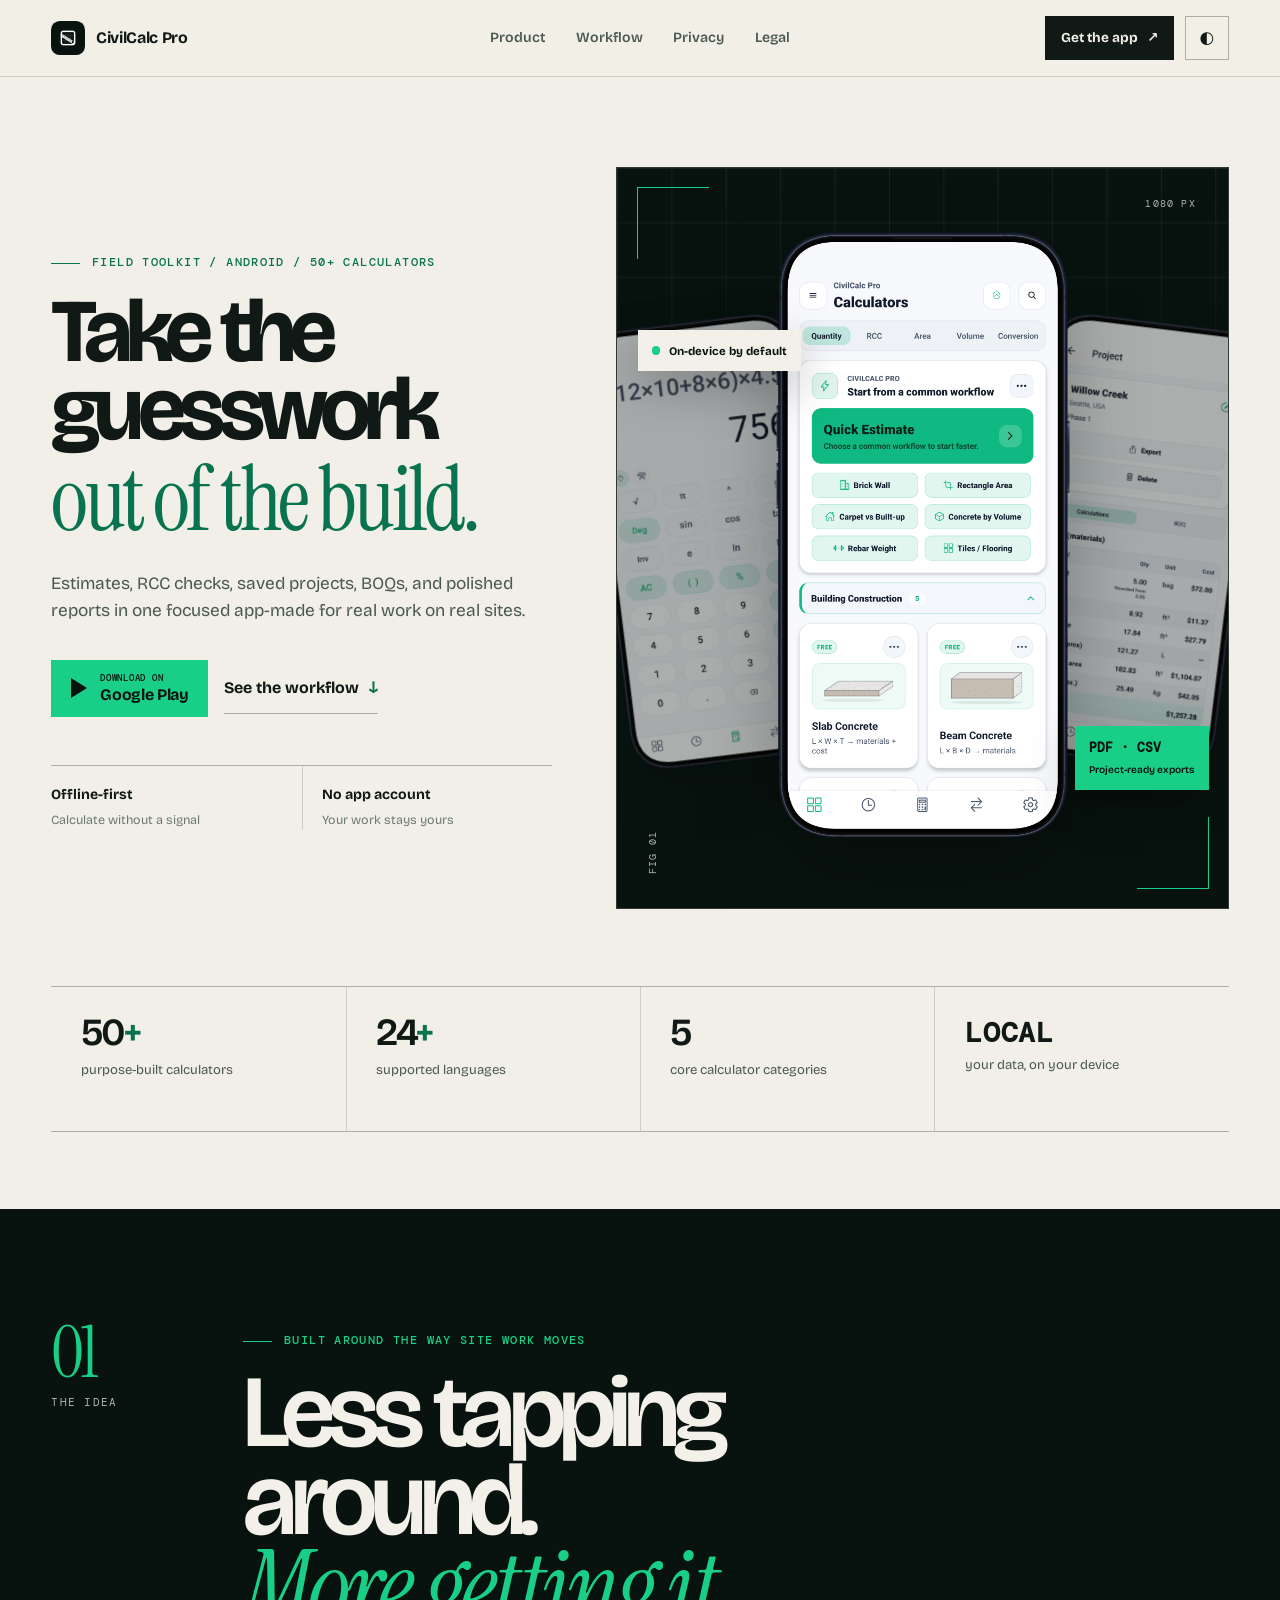
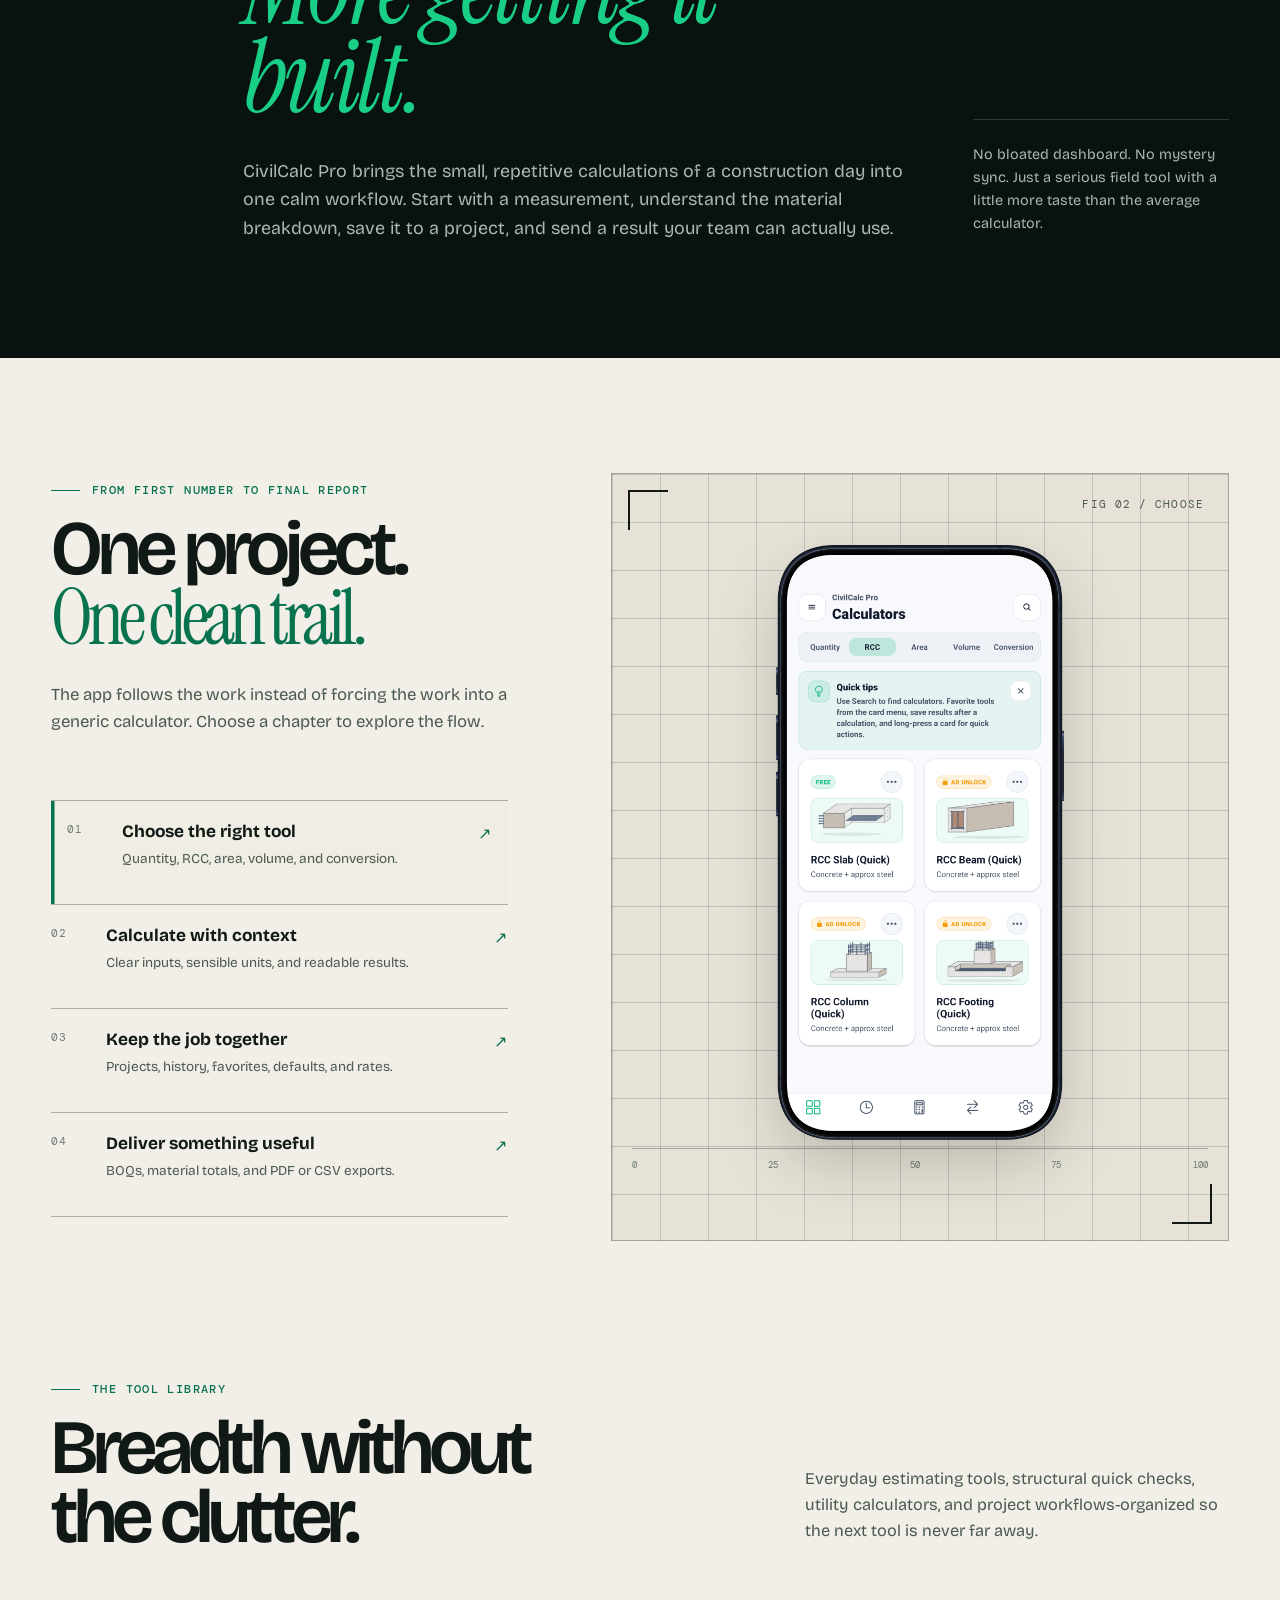
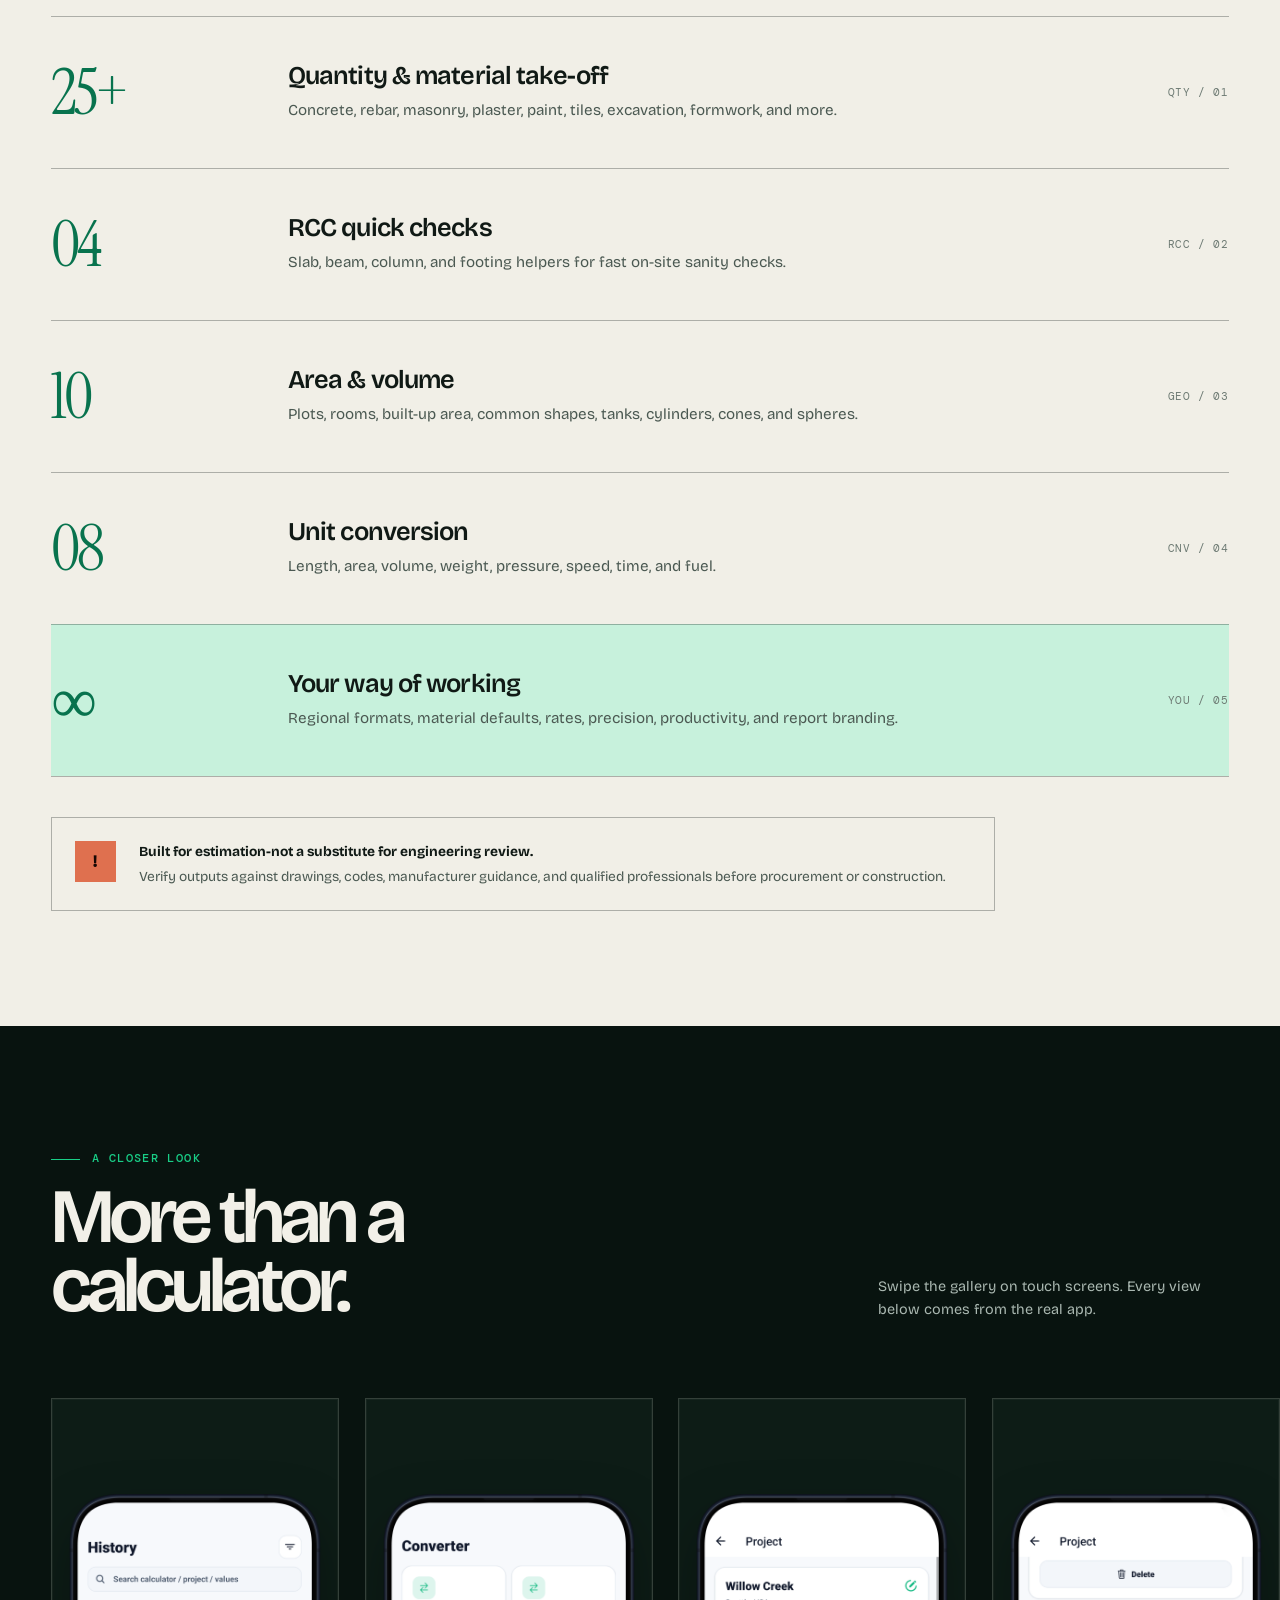
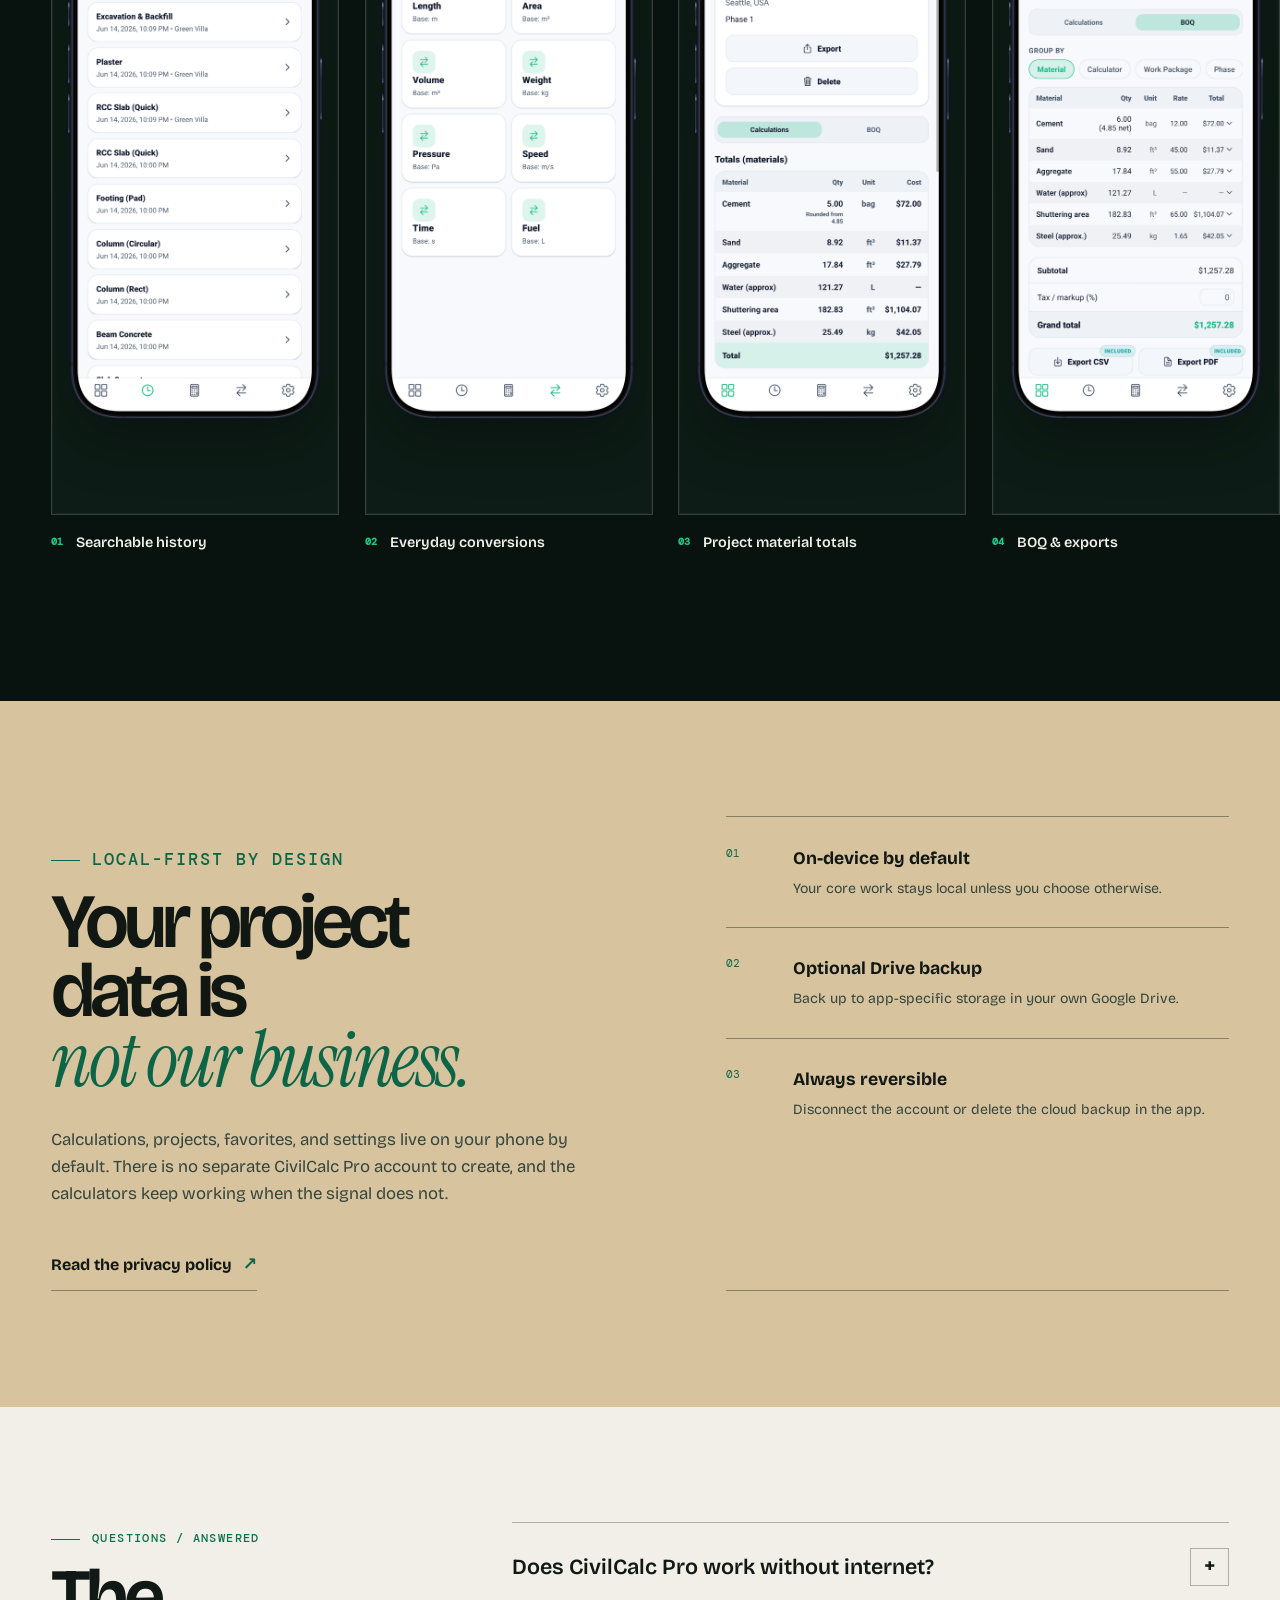
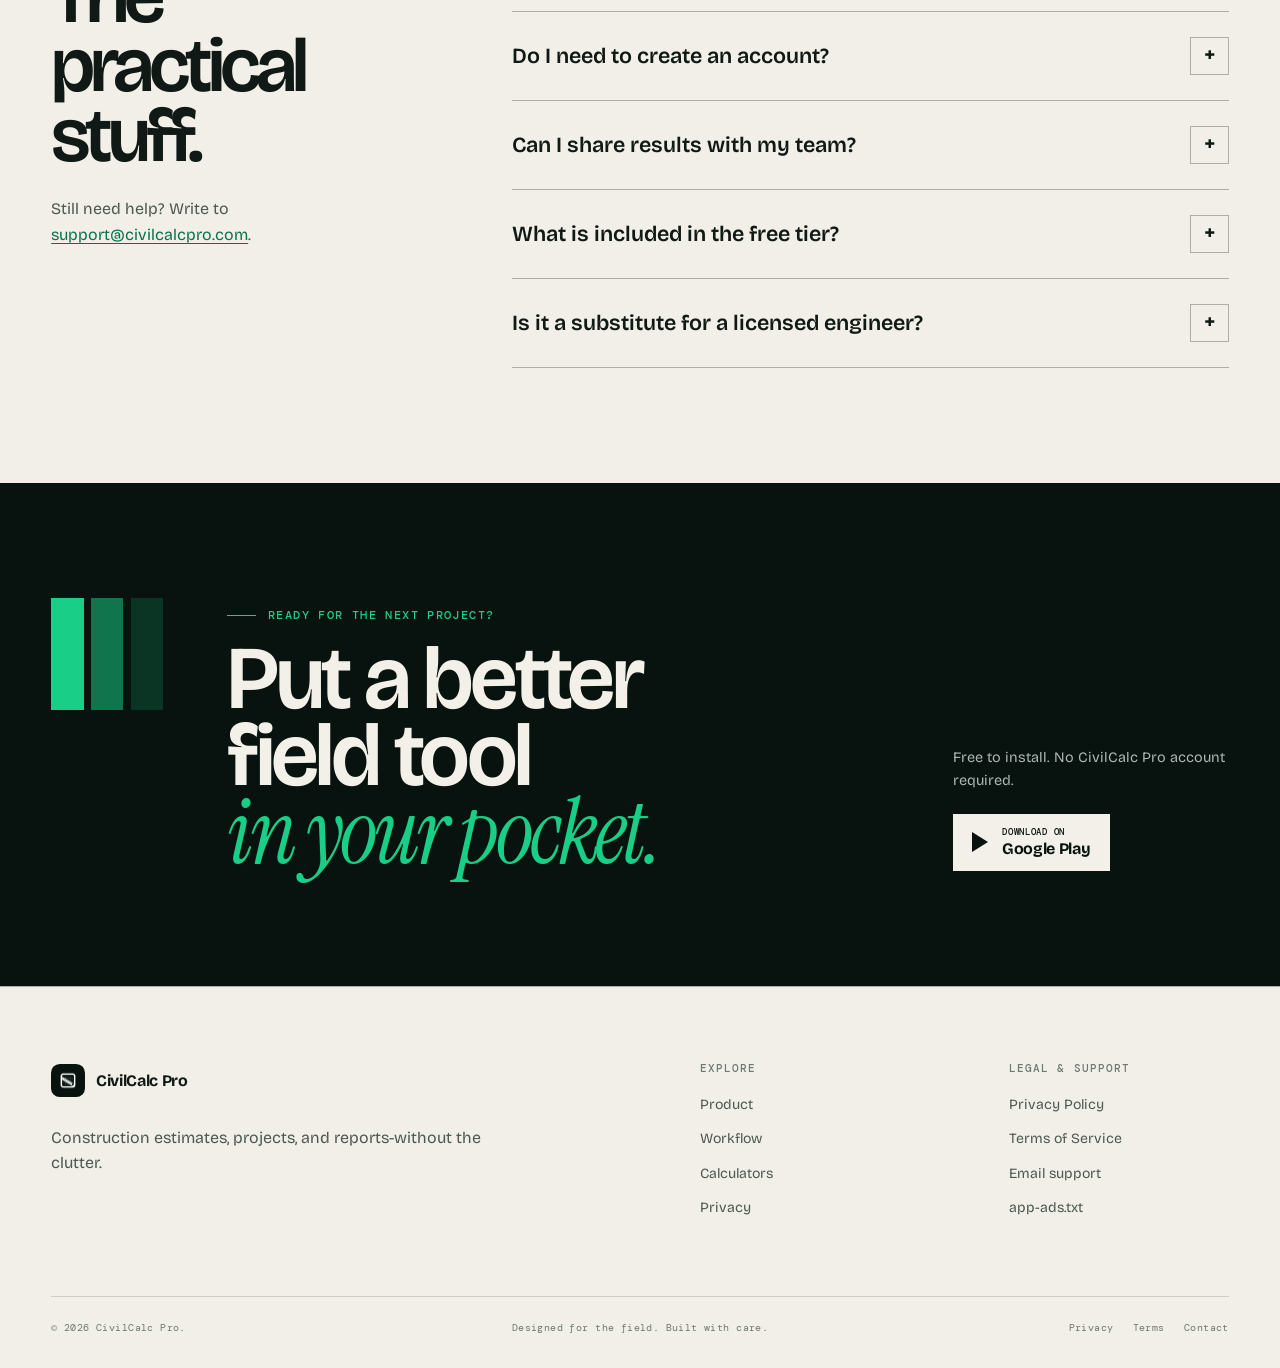
==== commit 7fdeec25: "Lee: New UI" ====
--- a/index.html
+++ b/index.html
@@ -3,36 +3,36 @@
   <head>
     <meta charset="utf-8" />
     <script>
-      /* No-FOUC theme bootstrap. Sets data-theme on <html> before paint. */
       (function () {
-        var d = document.documentElement;
+        var root = document.documentElement;
+        root.classList.add("js");
         try {
-          var t = localStorage.getItem("ccp_theme");
-          if (t !== "light" && t !== "dark") {
-            t =
-              window.matchMedia &&
-              window.matchMedia("(prefers-color-scheme: light)").matches
-                ? "light"
-                : "dark";
+          var saved = localStorage.getItem("ccp_theme");
+          if (saved !== "light" && saved !== "dark") {
+            saved = window.matchMedia("(prefers-color-scheme: dark)").matches
+              ? "dark"
+              : "light";
           }
-          d.dataset.theme = t;
-        } catch (e) {
-          d.dataset.theme = "dark";
+          root.dataset.theme = saved;
+        } catch (_) {
+          root.dataset.theme = "light";
         }
       })();
     </script>
-    <meta name="viewport" content="width=device-width, initial-scale=1" />
-    <title>
-      CivilCalc Pro - Civil Engineering &amp; Construction Calculator App
-    </title>
+    <meta
+      name="viewport"
+      content="width=device-width, initial-scale=1, viewport-fit=cover"
+    />
+    <title>CivilCalc Pro - Construction Estimates, Projects &amp; BOQs</title>
     <meta
       name="description"
-      content="CivilCalc Pro is a fast, on-device construction estimation app for Android. 50+ calculators for concrete, steel, RCC, masonry, plaster, paint, tiles, formwork and more, with optional Google Drive backup, PDF and CSV export, and Google Play billing."
+      content="CivilCalc Pro is the Android field toolkit for construction estimates, RCC checks, projects, BOQs, PDF and CSV reports, and more than 50 civil engineering calculators."
     />
     <meta name="robots" content="index,follow" />
-    <meta name="theme-color" content="#07080a" />
+    <meta name="theme-color" content="#f1efe7" />
     <meta name="application-name" content="CivilCalc Pro" />
     <meta name="apple-mobile-web-app-title" content="CivilCalc Pro" />
+
     <link rel="icon" href="/favicon.ico" sizes="any" />
     <link rel="shortcut icon" href="/favicon.ico" />
     <link rel="icon" type="image/png" sizes="48x48" href="/favicon-48x48.png" />
@@ -41,15 +41,16 @@
     <link rel="apple-touch-icon" sizes="180x180" href="/apple-touch-icon.png" />
     <link rel="manifest" href="/site.webmanifest" />
     <link rel="canonical" href="https://civilcalcpro.com/" />
+
     <meta property="og:site_name" content="CivilCalc Pro" />
     <meta property="og:type" content="website" />
     <meta
       property="og:title"
-      content="CivilCalc Pro - Civil Engineering &amp; Construction Calculator App"
+      content="CivilCalc Pro - Construction Estimates, Projects &amp; BOQs"
     />
     <meta
       property="og:description"
-      content="Fast on-device construction estimation: concrete, steel, RCC, masonry, plaster, paint, tiles, formwork. Optional Google Drive backup, PDF and CSV export."
+      content="One focused Android toolkit for site estimates, saved projects, BOQs, and clean PDF or CSV reports."
     />
     <meta property="og:url" content="https://civilcalcpro.com/" />
     <meta property="og:image" content="https://civilcalcpro.com/logo-512.png" />
@@ -59,11 +60,11 @@
     <meta name="twitter:card" content="summary" />
     <meta
       name="twitter:title"
-      content="CivilCalc Pro - Civil Engineering &amp; Construction Calculator App"
+      content="CivilCalc Pro - Construction Estimates, Projects &amp; BOQs"
     />
     <meta
       name="twitter:description"
-      content="Fast on-device construction estimation: concrete, steel, RCC, masonry, plaster, paint, tiles, formwork. Optional Google Drive backup, PDF and CSV export."
+      content="One focused Android toolkit for site estimates, saved projects, BOQs, and clean PDF or CSV reports."
     />
     <meta
       name="twitter:image"
@@ -74,7 +75,7 @@
     <link rel="preconnect" href="https://fonts.gstatic.com" crossorigin />
     <link
       rel="stylesheet"
-      href="https://fonts.googleapis.com/css2?family=Inter:wght@400;500;600;700&display=swap"
+      href="https://fonts.googleapis.com/css2?family=Bricolage+Grotesque:opsz,wght@12..96,400;12..96,500;12..96,600;12..96,700;12..96,800&amp;family=DM+Mono:wght@400;500&amp;family=Instrument+Serif:ital@0;1&amp;display=swap"
     />
     <link rel="stylesheet" href="/assets/styles.css" />
 
@@ -87,7 +88,7 @@
             "@id": "https://civilcalcpro.com/#website",
             "url": "https://civilcalcpro.com/",
             "name": "CivilCalc Pro",
-            "alternateName": ["Civil Calc Pro", "CivilCalc"],
+            "alternateName": ["CivilCalc"],
             "publisher": { "@id": "https://civilcalcpro.com/#organization" }
           },
           {
@@ -103,7 +104,7 @@
             "@id": "https://civilcalcpro.com/#organization",
             "url": "https://civilcalcpro.com/",
             "name": "CivilCalc Pro",
-            "alternateName": ["Civil Calc Pro", "CivilCalc"],
+            "alternateName": ["CivilCalc"],
             "logo": {
               "@type": "ImageObject",
               "url": "https://civilcalcpro.com/logo-512.png",
@@ -150,1589 +151,761 @@
       }
     </script>
   </head>
-  <body>
+
+  <body class="home-page">
     <a class="skip-link" href="#main">Skip to content</a>
 
     <header class="site-header">
       <div class="container nav">
         <a class="brand" href="/" aria-label="CivilCalc Pro home">
-          <span class="brand-mark"
-            ><img
+          <span class="brand-mark">
+            <img
               src="/public/images/adaptive-icon.png"
-              alt="CivilCalc Pro logo"
-          /></span>
-          <span>CivilCalc Pro</span>
+              width="128"
+              height="128"
+              alt=""
+            />
+          </span>
+          <span class="brand-name">CivilCalc Pro</span>
         </a>
-        <nav class="nav-links" aria-label="Primary">
-          <a class="active" href="/">Home</a>
-          <a href="/privacy/">Privacy Policy</a>
-          <a href="/terms/">Terms of Service</a>
+
+        <nav class="nav-links" aria-label="Primary navigation">
+          <a href="#product">Product</a>
+          <a href="#workflow">Workflow</a>
+          <a href="#privacy">Privacy</a>
+          <a href="/privacy/">Legal</a>
         </nav>
+
         <div class="nav-right">
+          <a
+            class="header-cta"
+            href="https://play.google.com/store/apps/details?id=com.leestudios.civilcalcpro"
+            rel="noopener noreferrer"
+          >
+            Get the app <span aria-hidden="true">↗</span>
+          </a>
           <button
             type="button"
             class="theme-toggle"
             data-theme-toggle
-            aria-label="Switch to light theme"
-            title="Toggle theme"
+            aria-label="Switch to dark theme"
+            title="Toggle color theme"
           >
-            <svg
-              class="ico-moon"
-              viewBox="0 0 24 24"
-              fill="none"
-              stroke="currentColor"
-              stroke-width="1.7"
-              stroke-linecap="round"
-              stroke-linejoin="round"
-              aria-hidden="true"
-            >
-              <path d="M21 12.8A9 9 0 1 1 11.2 3a7 7 0 0 0 9.8 9.8z" />
-            </svg>
-            <svg
-              class="ico-sun"
-              viewBox="0 0 24 24"
-              fill="none"
-              stroke="currentColor"
-              stroke-width="1.7"
-              stroke-linecap="round"
-              stroke-linejoin="round"
-              aria-hidden="true"
-            >
-              <circle cx="12" cy="12" r="4" />
-              <path d="M12 2v2" />
-              <path d="M12 20v2" />
-              <path d="m4.93 4.93 1.41 1.41" />
-              <path d="m17.66 17.66 1.41 1.41" />
-              <path d="M2 12h2" />
-              <path d="M20 12h2" />
-              <path d="m4.93 19.07 1.41-1.41" />
-              <path d="m17.66 6.34 1.41-1.41" />
-            </svg>
+            <span class="theme-symbol" aria-hidden="true"></span>
           </button>
         </div>
       </div>
     </header>
 
     <main id="main">
-      <!-- =============== HERO =============== -->
-      <section class="hero">
+      <section class="hero" aria-labelledby="hero-title">
         <div class="container hero-grid">
-          <div class="hero-card">
-            <span class="eyebrow">Built for the field</span>
-            <h1>
-              <span class="hl">Estimate concrete, steel, and finishes</span>
-              <span class="accent">in seconds with CivilCalc Pro.</span>
+          <div class="hero-copy reveal">
+            <p class="coordinate">FIELD TOOLKIT / ANDROID / 50+ CALCULATORS</p>
+            <h1 id="hero-title">
+              Take the guesswork
+              <span>out of the build.</span>
             </h1>
-            <p class="lead">
-              CivilCalc Pro is a focused construction estimation app for
-              Android. Fifty&#43; calculators for quantity, RCC, area, volume,
-              and unit conversion - all running on&#8209;device, with optional
-              Google Drive backup and clean PDF or CSV exports.
+            <p class="hero-deck">
+              Estimates, RCC checks, saved projects, BOQs, and polished reports
+              in one focused app-made for real work on real sites.
             </p>
 
             <div class="hero-actions">
               <a
-                class="play-badge"
+                class="store-button"
                 href="https://play.google.com/store/apps/details?id=com.leestudios.civilcalcpro"
                 rel="noopener noreferrer"
                 aria-label="Get CivilCalc Pro on Google Play"
               >
-                <svg viewBox="0 0 24 24" aria-hidden="true">
-                  <defs>
-                    <linearGradient
-                      id="pb-b"
-                      x1="2.6"
-                      y1="2.4"
-                      x2="11.6"
-                      y2="11.4"
-                      gradientUnits="userSpaceOnUse"
-                    >
-                      <stop offset="0" stop-color="#00A1FF" />
-                      <stop offset=".26" stop-color="#00BEFF" />
-                      <stop offset=".51" stop-color="#00D2FF" />
-                      <stop offset=".76" stop-color="#00DFFF" />
-                      <stop offset="1" stop-color="#00E3FF" />
-                    </linearGradient>
-                    <linearGradient
-                      id="pb-y"
-                      x1="20.7"
-                      y1="12"
-                      x2="3.05"
-                      y2="12"
-                      gradientUnits="userSpaceOnUse"
-                    >
-                      <stop offset="0" stop-color="#FFE000" />
-                      <stop offset=".41" stop-color="#FFBD00" />
-                      <stop offset=".78" stop-color="#FFA500" />
-                      <stop offset="1" stop-color="#FF9C00" />
-                    </linearGradient>
-                    <linearGradient
-                      id="pb-r"
-                      x1="15.6"
-                      y1="13.7"
-                      x2="3.85"
-                      y2="25.4"
-                      gradientUnits="userSpaceOnUse"
-                    >
-                      <stop offset="0" stop-color="#FF3A44" />
-                      <stop offset="1" stop-color="#C31162" />
-                    </linearGradient>
-                    <linearGradient
-                      id="pb-g"
-                      x1="3.05"
-                      y1="-1.4"
-                      x2="8.4"
-                      y2="3.95"
-                      gradientUnits="userSpaceOnUse"
-                    >
-                      <stop offset="0" stop-color="#32A071" />
-                      <stop offset=".07" stop-color="#2DA771" />
-                      <stop offset=".48" stop-color="#15CF74" />
-                      <stop offset=".8" stop-color="#06E775" />
-                      <stop offset="1" stop-color="#00F076" />
-                    </linearGradient>
-                  </defs>
-                  <path
-                    fill="url(#pb-b)"
-                    d="M3.6 2.4c-.3.3-.5.8-.5 1.4v16.4c0 .6.2 1.1.5 1.4l.06.06L12.78 12l.05-.06z"
-                  />
-                  <path
-                    fill="url(#pb-y)"
-                    d="m15.9 15.07-3.12-3.13v-.08l3.12-3.12.07.04 3.7 2.1c1.06.6 1.06 1.58 0 2.18l-3.7 2.1z"
-                  />
-                  <path
-                    fill="url(#pb-r)"
-                    d="M15.97 15.03 12.78 12 3.6 21.18c.35.37.93.42 1.59.05l10.78-6.13z"
-                  />
-                  <path
-                    fill="url(#pb-g)"
-                    d="m15.97 8.97-10.78-6.13c-.66-.38-1.24-.33-1.59.04L12.78 12z"
-                  />
-                </svg>
-                <span class="pb-text">
-                  <span class="pb-small">Get it on</span>
-                  <span class="pb-big">Google Play</span>
+                <span class="play-mark" aria-hidden="true"></span>
+                <span>
+                  <small>Download on</small>
+                  <strong>Google Play</strong>
                 </span>
               </a>
-              <a class="button-secondary" href="#features">
-                <svg
-                  class="ico"
-                  viewBox="0 0 24 24"
-                  fill="none"
-                  stroke="currentColor"
-                  stroke-width="1.7"
-                  stroke-linecap="round"
-                  stroke-linejoin="round"
-                  aria-hidden="true"
-                >
-                  <circle cx="12" cy="12" r="10" />
-                  <path d="M12 8v4l3 2" />
-                </svg>
-                See features
+              <a class="text-action" href="#workflow">
+                See the workflow <span aria-hidden="true">↓</span>
               </a>
             </div>
 
-            <p class="hero-note">
-              <span class="dot"></span>
-              <span
-                >No CivilCalc Pro account required - your projects live on your
-                device. Google sign-in is optional and only used for backup if
-                you turn it on.</span
-              >
+            <div class="hero-proof" aria-label="Product highlights">
+              <div>
+                <strong>Offline-first</strong>
+                <span>Calculate without a signal</span>
+              </div>
+              <div>
+                <strong>No app account</strong>
+                <span>Your work stays yours</span>
+              </div>
+            </div>
+          </div>
+
+          <div class="hero-stage reveal" aria-label="CivilCalc Pro app preview">
+            <div class="stage-grid" aria-hidden="true"></div>
+            <span class="measure measure--top" aria-hidden="true">1080 PX</span>
+            <span class="measure measure--side" aria-hidden="true">FIG 01</span>
+
+            <figure class="device device--left" aria-hidden="true">
+              <img
+                src="/public/images/showcase/Light/scientific-calculator.png"
+                data-showcase="scientific-calculator.png"
+                width="1100"
+                height="2275"
+                alt=""
+                loading="lazy"
+              />
+            </figure>
+            <figure class="device device--right" aria-hidden="true">
+              <img
+                src="/public/images/showcase/Light/figma-replace-project-summary.png"
+                data-showcase="figma-replace-project-summary.png"
+                width="1100"
+                height="2275"
+                alt=""
+                loading="lazy"
+              />
+            </figure>
+            <figure class="device device--main">
+              <img
+                src="/public/images/showcase/Light/home-calculators.png"
+                data-showcase="home-calculators.png"
+                width="1100"
+                height="2275"
+                alt="CivilCalc Pro calculator library with Quick Estimate and construction calculator cards"
+                loading="eager"
+                fetchpriority="high"
+              />
+            </figure>
+
+            <div class="stage-note stage-note--top">
+              <span></span>
+              On-device by default
+            </div>
+            <div class="stage-note stage-note--bottom">
+              <strong>PDF · CSV</strong>
+              <small>Project-ready exports</small>
+            </div>
+          </div>
+        </div>
+
+        <div
+          class="container metric-rail reveal"
+          aria-label="CivilCalc Pro at a glance"
+        >
+          <div class="metric">
+            <strong>50<span>+</span></strong>
+            <p>purpose-built calculators</p>
+          </div>
+          <div class="metric">
+            <strong>24<span>+</span></strong>
+            <p>supported languages</p>
+          </div>
+          <div class="metric">
+            <strong>5</strong>
+            <p>core calculator categories</p>
+          </div>
+          <div class="metric metric--word">
+            <strong>LOCAL</strong>
+            <p>your data, on your device</p>
+          </div>
+        </div>
+      </section>
+
+      <section class="manifesto" id="product" aria-labelledby="manifesto-title">
+        <div class="container manifesto-grid">
+          <div class="manifesto-index reveal" aria-hidden="true">
+            <span>01</span>
+            <span>THE IDEA</span>
+          </div>
+          <div class="manifesto-copy reveal">
+            <p class="coordinate coordinate--light">
+              BUILT AROUND THE WAY SITE WORK MOVES
             </p>
-
-            <div class="badge-row" aria-label="Highlights">
-              <span class="badge">On-device storage</span>
-              <span class="badge">Offline-first</span>
-              <span class="badge">PDF &amp; CSV export</span>
-              <span class="badge">Optional Drive backup</span>
-              <span class="badge">No tracking pixels</span>
-            </div>
-          </div>
-
-          <div class="hero-visual" aria-label="App screenshots">
-            <div
-              class="app-shots"
-              id="app-shots"
-              aria-roledescription="carousel"
-            >
+            <h2 id="manifesto-title">
+              Less tapping around.
+              <em>More getting it built.</em>
+            </h2>
+            <p>
+              CivilCalc Pro brings the small, repetitive calculations of a
+              construction day into one calm workflow. Start with a measurement,
+              understand the material breakdown, save it to a project, and send
+              a result your team can actually use.
+            </p>
+          </div>
+          <div class="manifesto-detail reveal">
+            <span class="detail-line"></span>
+            <p>
+              No bloated dashboard. No mystery sync. Just a serious field tool
+              with a little more taste than the average calculator.
+            </p>
+          </div>
+        </div>
+      </section>
+
+      <section
+        class="workflow section"
+        id="workflow"
+        aria-labelledby="workflow-title"
+      >
+        <div class="container workflow-grid">
+          <div class="workflow-copy">
+            <p class="coordinate reveal">FROM FIRST NUMBER TO FINAL REPORT</p>
+            <h2 id="workflow-title" class="reveal">
+              One project.
+              <span>One clean trail.</span>
+            </h2>
+            <p class="section-intro reveal">
+              The app follows the work instead of forcing the work into a
+              generic calculator. Choose a chapter to explore the flow.
+            </p>
+
+            <div class="workflow-steps" role="list">
               <button
                 type="button"
-                class="shot-arrow shot-prev"
-                aria-label="Previous screenshot"
+                class="workflow-step is-active reveal"
+                data-showcase="rcc-library.png"
+                data-alt="CivilCalc Pro RCC calculator library"
+                data-figure="FIG 02 / CHOOSE"
+                aria-pressed="true"
               >
-                <svg
-                  viewBox="0 0 24 24"
-                  fill="none"
-                  stroke="currentColor"
-                  stroke-width="1.9"
-                  stroke-linecap="round"
-                  stroke-linejoin="round"
-                  aria-hidden="true"
-                >
-                  <polyline points="15 18 9 12 15 6" />
-                </svg>
+                <span class="step-number">01</span>
+                <span>
+                  <strong>Choose the right tool</strong>
+                  <small>Quantity, RCC, area, volume, and conversion.</small>
+                </span>
+                <span class="step-arrow" aria-hidden="true">↗</span>
               </button>
               <button
                 type="button"
-                class="shot-arrow shot-next"
-                aria-label="Next screenshot"
+                class="workflow-step reveal"
+                data-showcase="figma-calc-screen.png"
+                data-alt="CivilCalc Pro scientific calculator"
+                data-figure="FIG 03 / CALCULATE"
+                aria-pressed="false"
               >
-                <svg
-                  viewBox="0 0 24 24"
-                  fill="none"
-                  stroke="currentColor"
-                  stroke-width="1.9"
-                  stroke-linecap="round"
-                  stroke-linejoin="round"
-                  aria-hidden="true"
-                >
-                  <polyline points="9 18 15 12 9 6" />
-                </svg>
+                <span class="step-number">02</span>
+                <span>
+                  <strong>Calculate with context</strong>
+                  <small
+                    >Clear inputs, sensible units, and readable results.</small
+                  >
+                </span>
+                <span class="step-arrow" aria-hidden="true">↗</span>
               </button>
-
-              <div class="shot-stage" id="shot-stage">
-                <div
-                  class="shot is-active"
-                  role="group"
-                  aria-roledescription="slide"
-                  aria-label="CivilCalc Pro – Calculators home"
-                >
-                  <img
-                    src="/public/images/screenshots/Dark/Device.png"
-                    data-name="Device.png"
-                    alt="CivilCalc Pro calculators home screen showing Quick Estimate and quick-access calculators"
-                    loading="eager"
-                    fetchpriority="high"
-                    draggable="false"
-                  />
-                </div>
-                <div
-                  class="shot"
-                  role="group"
-                  aria-roledescription="slide"
-                  aria-label="CivilCalc Pro screen"
-                  aria-hidden="true"
-                >
-                  <img
-                    src="/public/images/screenshots/Dark/Device_2.png"
-                    data-name="Device_2.png"
-                    alt="CivilCalc Pro app screen"
-                    loading="lazy"
-                    draggable="false"
-                  />
-                </div>
-                <div
-                  class="shot"
-                  role="group"
-                  aria-roledescription="slide"
-                  aria-label="CivilCalc Pro RCC calculators"
-                  aria-hidden="true"
-                >
-                  <img
-                    src="/public/images/screenshots/Dark/Device_3.png"
-                    data-name="Device_3.png"
-                    alt="CivilCalc Pro RCC calculators screen"
-                    loading="lazy"
-                    draggable="false"
-                  />
-                </div>
-                <div
-                  class="shot"
-                  role="group"
-                  aria-roledescription="slide"
-                  aria-label="CivilCalc Pro screen"
-                  aria-hidden="true"
-                >
-                  <img
-                    src="/public/images/screenshots/Dark/Device_4.png"
-                    data-name="Device_4.png"
-                    alt="CivilCalc Pro app screen"
-                    loading="lazy"
-                    draggable="false"
-                  />
-                </div>
-                <div
-                  class="shot"
-                  role="group"
-                  aria-roledescription="slide"
-                  aria-label="CivilCalc Pro screen"
-                  aria-hidden="true"
-                >
-                  <img
-                    src="/public/images/screenshots/Dark/Device_5.png"
-                    data-name="Device_5.png"
-                    alt="CivilCalc Pro app screen"
-                    loading="lazy"
-                    draggable="false"
-                  />
-                </div>
-                <div
-                  class="shot"
-                  role="group"
-                  aria-roledescription="slide"
-                  aria-label="CivilCalc Pro screen"
-                  aria-hidden="true"
-                >
-                  <img
-                    src="/public/images/screenshots/Dark/Device_6.png"
-                    data-name="Device_6.png"
-                    alt="CivilCalc Pro app screen"
-                    loading="lazy"
-                    draggable="false"
-                  />
-                </div>
-                <div
-                  class="shot"
-                  role="group"
-                  aria-roledescription="slide"
-                  aria-label="CivilCalc Pro screen"
-                  aria-hidden="true"
-                >
-                  <img
-                    src="/public/images/screenshots/Dark/Device_7.png"
-                    data-name="Device_7.png"
-                    alt="CivilCalc Pro app screen"
-                    loading="lazy"
-                    draggable="false"
-                  />
-                </div>
-                <div
-                  class="shot"
-                  role="group"
-                  aria-roledescription="slide"
-                  aria-label="CivilCalc Pro screen"
-                  aria-hidden="true"
-                >
-                  <img
-                    src="/public/images/screenshots/Dark/Device_8.png"
-                    data-name="Device_8.png"
-                    alt="CivilCalc Pro app screen"
-                    loading="lazy"
-                    draggable="false"
-                  />
-                </div>
-              </div>
-
-              <div
-                class="shot-dots"
-                id="shot-dots"
-                role="tablist"
-                aria-label="Select screenshot"
+              <button
+                type="button"
+                class="workflow-step reveal"
+                data-showcase="figma-replace-projects-list.png"
+                data-alt="CivilCalc Pro saved projects list"
+                data-figure="FIG 04 / ORGANIZE"
+                aria-pressed="false"
               >
-                <button
-                  type="button"
-                  class="is-active"
-                  data-i="0"
-                  role="tab"
-                  aria-selected="true"
-                  aria-label="Screenshot 1"
-                ></button>
-                <button
-                  type="button"
-                  data-i="1"
-                  role="tab"
-                  aria-selected="false"
-                  aria-label="Screenshot 2"
-                ></button>
-                <button
-                  type="button"
-                  data-i="2"
-                  role="tab"
-                  aria-selected="false"
-                  aria-label="Screenshot 3"
-                ></button>
-                <button
-                  type="button"
-                  data-i="3"
-                  role="tab"
-                  aria-selected="false"
-                  aria-label="Screenshot 4"
-                ></button>
-                <button
-                  type="button"
-                  data-i="4"
-                  role="tab"
-                  aria-selected="false"
-                  aria-label="Screenshot 5"
-                ></button>
-                <button
-                  type="button"
-                  data-i="5"
-                  role="tab"
-                  aria-selected="false"
-                  aria-label="Screenshot 6"
-                ></button>
-                <button
-                  type="button"
-                  data-i="6"
-                  role="tab"
-                  aria-selected="false"
-                  aria-label="Screenshot 7"
-                ></button>
-                <button
-                  type="button"
-                  data-i="7"
-                  role="tab"
-                  aria-selected="false"
-                  aria-label="Screenshot 8"
-                ></button>
-              </div>
-            </div>
-          </div>
-        </div>
-
+                <span class="step-number">03</span>
+                <span>
+                  <strong>Keep the job together</strong>
+                  <small
+                    >Projects, history, favorites, defaults, and rates.</small
+                  >
+                </span>
+                <span class="step-arrow" aria-hidden="true">↗</span>
+              </button>
+              <button
+                type="button"
+                class="workflow-step reveal"
+                data-showcase="figma-replace-boq-export.png"
+                data-alt="CivilCalc Pro bill of quantities with PDF and CSV export"
+                data-figure="FIG 05 / DELIVER"
+                aria-pressed="false"
+              >
+                <span class="step-number">04</span>
+                <span>
+                  <strong>Deliver something useful</strong>
+                  <small>BOQs, material totals, and PDF or CSV exports.</small>
+                </span>
+                <span class="step-arrow" aria-hidden="true">↗</span>
+              </button>
+            </div>
+          </div>
+
+          <div class="workflow-visual reveal">
+            <div class="workflow-board">
+              <div class="board-label" id="workflow-figure">
+                FIG 02 / CHOOSE
+              </div>
+              <div class="screen-window">
+                <img
+                  id="workflow-screen"
+                  src="/public/images/showcase/Light/rcc-library.png"
+                  data-showcase="rcc-library.png"
+                  width="1100"
+                  height="2275"
+                  alt="CivilCalc Pro RCC calculator library"
+                  loading="lazy"
+                />
+              </div>
+              <div class="board-scale" aria-hidden="true">
+                <span>0</span><span>25</span><span>50</span><span>75</span
+                ><span>100</span>
+              </div>
+            </div>
+          </div>
+        </div>
+      </section>
+
+      <section
+        class="library section"
+        id="calculators"
+        aria-labelledby="library-title"
+      >
         <div class="container">
-          <div class="stats" role="list">
-            <div class="stat" role="listitem">
-              <div class="stat-num">50<span class="plus">+</span></div>
-              <div class="stat-label">Calculators</div>
-            </div>
-            <div class="stat" role="listitem">
-              <div class="stat-num">Google Drive</div>
-              <div class="stat-label">Cloud Backup</div>
-            </div>
-            <div class="stat" role="listitem">
-              <div class="stat-num">24<span class="plus">+</span></div>
-              <div class="stat-label">Languages</div>
-            </div>
-            <div class="stat" role="listitem">
-              <div class="stat-num">
-                <span class="unit">PDF &middot; CSV</span>
-              </div>
-              <div class="stat-label">Exports built in</div>
-            </div>
-          </div>
+          <div class="library-head reveal">
+            <div>
+              <p class="coordinate">THE TOOL LIBRARY</p>
+              <h2 id="library-title">Breadth without the clutter.</h2>
+            </div>
+            <p>
+              Everyday estimating tools, structural quick checks, utility
+              calculators, and project workflows-organized so the next tool is
+              never far away.
+            </p>
+          </div>
+
+          <div class="library-list">
+            <article class="library-row reveal">
+              <span class="library-count">25+</span>
+              <div>
+                <h3>Quantity &amp; material take-off</h3>
+                <p>
+                  Concrete, rebar, masonry, plaster, paint, tiles, excavation,
+                  formwork, and more.
+                </p>
+              </div>
+              <span class="library-code">QTY / 01</span>
+            </article>
+            <article class="library-row reveal">
+              <span class="library-count">04</span>
+              <div>
+                <h3>RCC quick checks</h3>
+                <p>
+                  Slab, beam, column, and footing helpers for fast on-site
+                  sanity checks.
+                </p>
+              </div>
+              <span class="library-code">RCC / 02</span>
+            </article>
+            <article class="library-row reveal">
+              <span class="library-count">10</span>
+              <div>
+                <h3>Area &amp; volume</h3>
+                <p>
+                  Plots, rooms, built-up area, common shapes, tanks, cylinders,
+                  cones, and spheres.
+                </p>
+              </div>
+              <span class="library-code">GEO / 03</span>
+            </article>
+            <article class="library-row reveal">
+              <span class="library-count">08</span>
+              <div>
+                <h3>Unit conversion</h3>
+                <p>
+                  Length, area, volume, weight, pressure, speed, time, and fuel.
+                </p>
+              </div>
+              <span class="library-code">CNV / 04</span>
+            </article>
+            <article class="library-row library-row--accent reveal">
+              <span class="library-count">∞</span>
+              <div>
+                <h3>Your way of working</h3>
+                <p>
+                  Regional formats, material defaults, rates, precision,
+                  productivity, and report branding.
+                </p>
+              </div>
+              <span class="library-code">YOU / 05</span>
+            </article>
+          </div>
+
+          <aside class="engineering-note reveal">
+            <span aria-hidden="true">!</span>
+            <p>
+              <strong
+                >Built for estimation-not a substitute for engineering
+                review.</strong
+              >
+              Verify outputs against drawings, codes, manufacturer guidance, and
+              qualified professionals before procurement or construction.
+            </p>
+          </aside>
         </div>
       </section>
 
-      <!-- =============== FEATURES =============== -->
-      <section class="section" id="features">
-        <div class="container">
-          <div class="section-head">
-            <span class="kicker">Features</span>
-            <h2>Everything a site engineer actually uses</h2>
+      <section class="screen-tour section" aria-labelledby="tour-title">
+        <div class="container tour-head reveal">
+          <div>
+            <p class="coordinate coordinate--light">A CLOSER LOOK</p>
+            <h2 id="tour-title">More than a calculator.</h2>
+          </div>
+          <p>
+            Swipe the gallery on touch screens. Every view below comes from the
+            real app.
+          </p>
+        </div>
+
+        <div
+          class="tour-track"
+          tabindex="0"
+          aria-label="CivilCalc Pro screen gallery"
+        >
+          <figure class="tour-card tour-card--tall">
+            <div class="tour-image">
+              <img
+                src="/public/images/showcase/Light/history.png"
+                data-showcase="history.png"
+                width="1100"
+                height="2275"
+                alt="Searchable CivilCalc Pro calculation history"
+                loading="lazy"
+              />
+            </div>
+            <figcaption><span>01</span> Searchable history</figcaption>
+          </figure>
+          <figure class="tour-card">
+            <div class="tour-image">
+              <img
+                src="/public/images/showcase/Light/unit-converter.png"
+                data-showcase="unit-converter.png"
+                width="1100"
+                height="2275"
+                alt="CivilCalc Pro unit converter categories"
+                loading="lazy"
+              />
+            </div>
+            <figcaption><span>02</span> Everyday conversions</figcaption>
+          </figure>
+          <figure class="tour-card tour-card--wide">
+            <div class="tour-image tour-image--summary">
+              <img
+                src="/public/images/showcase/Light/figma-replace-project-summary.png"
+                data-showcase="figma-replace-project-summary.png"
+                width="1100"
+                height="2275"
+                alt="Placeholder phone frame for the CivilCalc Pro project material summary"
+                loading="lazy"
+              />
+            </div>
+            <figcaption><span>03</span> Project material totals</figcaption>
+          </figure>
+          <figure class="tour-card">
+            <div class="tour-image tour-image--boq">
+              <img
+                src="/public/images/showcase/Light/figma-replace-boq-export.png"
+                data-showcase="figma-replace-boq-export.png"
+                width="1100"
+                height="2275"
+                alt="Placeholder phone frame for CivilCalc Pro bill of quantities and export actions"
+                loading="lazy"
+              />
+            </div>
+            <figcaption><span>04</span> BOQ &amp; exports</figcaption>
+          </figure>
+        </div>
+      </section>
+
+      <section
+        class="privacy-section"
+        id="privacy"
+        aria-labelledby="privacy-title"
+      >
+        <div class="container privacy-grid">
+          <div class="privacy-copy reveal">
+            <p class="coordinate">LOCAL-FIRST BY DESIGN</p>
+            <h2 id="privacy-title">
+              Your project data is
+              <em>not our business.</em>
+            </h2>
             <p>
-              Designed for quick estimation on the job: focused calculators,
-              saved projects, exports your team can read, and optional cloud
-              backup when you want it.
+              Calculations, projects, favorites, and settings live on your phone
+              by default. There is no separate CivilCalc Pro account to create,
+              and the calculators keep working when the signal does not.
             </p>
-          </div>
-
-          <div class="grid-3">
-            <article class="feature-card">
-              <span class="icon-tile">
-                <svg
-                  viewBox="0 0 24 24"
-                  fill="none"
-                  stroke="currentColor"
-                  stroke-linecap="round"
-                  stroke-linejoin="round"
-                  aria-hidden="true"
-                >
-                  <rect x="4" y="3" width="16" height="18" rx="2" />
-                  <path d="M8 7h8M8 11h8M8 15h5" />
-                  <path d="M8 19h2" />
-                </svg>
-              </span>
-              <h3>Quantity calculators</h3>
+            <a class="text-action" href="/privacy/">
+              Read the privacy policy <span aria-hidden="true">↗</span>
+            </a>
+          </div>
+
+          <div class="privacy-ledger reveal" role="list">
+            <div role="listitem">
+              <span>01</span>
+              <div>
+                <strong>On-device by default</strong>
+                <p>Your core work stays local unless you choose otherwise.</p>
+              </div>
+            </div>
+            <div role="listitem">
+              <span>02</span>
+              <div>
+                <strong>Optional Drive backup</strong>
+                <p>Back up to app-specific storage in your own Google Drive.</p>
+              </div>
+            </div>
+            <div role="listitem">
+              <span>03</span>
+              <div>
+                <strong>Always reversible</strong>
+                <p>
+                  Disconnect the account or delete the cloud backup in the app.
+                </p>
+              </div>
+            </div>
+          </div>
+        </div>
+      </section>
+
+      <section class="faq-section section" aria-labelledby="faq-title">
+        <div class="container faq-grid">
+          <div class="faq-heading reveal">
+            <p class="coordinate">QUESTIONS / ANSWERED</p>
+            <h2 id="faq-title">The practical stuff.</h2>
+            <p>
+              Still need help? Write to
+              <a href="mailto:support@civilcalcpro.com"
+                >support@civilcalcpro.com</a
+              >.
+            </p>
+          </div>
+
+          <div class="faq reveal">
+            <details>
+              <summary>Does CivilCalc Pro work without internet?</summary>
               <p>
-                Concrete volume, slabs, beams, columns, footings, tanks, brick
-                and block walls, plaster, paint, tiles, excavation and formwork
-                - with material breakdowns for cement, sand, aggregate, and
-                steel.
+                Yes. The calculators run on-device. Internet is only needed for
+                optional features such as Google Drive backup, Google Play
+                purchases, and ads in the free tier.
               </p>
-            </article>
-
-            <article class="feature-card">
-              <span class="icon-tile">
-                <svg
-                  viewBox="0 0 24 24"
-                  fill="none"
-                  stroke="currentColor"
-                  stroke-linecap="round"
-                  stroke-linejoin="round"
-                  aria-hidden="true"
-                >
-                  <path d="M3 21h18" />
-                  <path d="M5 21V8l7-5 7 5v13" />
-                  <path d="M9 21v-8h6v8" />
-                </svg>
-              </span>
-              <h3>Quick RCC checks</h3>
-              <p>
-                Slab, beam, column and footing quick-design helpers for common
-                layouts. Useful on-site for sanity checks before referring back
-                to drawings, codes, or qualified review.
-              </p>
-            </article>
-
-            <article class="feature-card">
-              <span class="icon-tile">
-                <svg
-                  viewBox="0 0 24 24"
-                  fill="none"
-                  stroke="currentColor"
-                  stroke-linecap="round"
-                  stroke-linejoin="round"
-                  aria-hidden="true"
-                >
-                  <path d="M3 7h18" />
-                  <path d="M3 12h12" />
-                  <path d="M3 17h18" />
-                  <path d="M19 9l3 3-3 3" />
-                </svg>
-              </span>
-              <h3>Unit converter</h3>
-              <p>
-                Length, area, volume, weight, pressure, speed, time and fuel -
-                with sensible defaults for metric and imperial, and clean number
-                formatting that matches the rest of the app.
-              </p>
-            </article>
-
-            <article class="feature-card">
-              <span class="icon-tile">
-                <svg
-                  viewBox="0 0 24 24"
-                  fill="none"
-                  stroke="currentColor"
-                  stroke-linecap="round"
-                  stroke-linejoin="round"
-                  aria-hidden="true"
-                >
-                  <path
-                    d="M3 7a2 2 0 0 1 2-2h4l2 2h8a2 2 0 0 1 2 2v9a2 2 0 0 1-2 2H5a2 2 0 0 1-2-2z"
-                  />
-                  <path d="M9 14h6" />
-                </svg>
-              </span>
-              <h3>Projects, history &amp; favorites</h3>
-              <p>
-                Group calculations into projects, pin frequent calculators, save
-                reusable defaults, and reopen anything from a clean history
-                view. No accounts, no logins - just your work.
-              </p>
-            </article>
-
-            <article class="feature-card">
-              <span class="icon-tile">
-                <svg
-                  viewBox="0 0 24 24"
-                  fill="none"
-                  stroke="currentColor"
-                  stroke-linecap="round"
-                  stroke-linejoin="round"
-                  aria-hidden="true"
-                >
-                  <path
-                    d="M14 3H6a2 2 0 0 0-2 2v14a2 2 0 0 0 2 2h12a2 2 0 0 0 2-2V9z"
-                  />
-                  <path d="M14 3v6h6" />
-                  <path d="M9 17h6" />
-                  <path d="M9 13h6" />
-                </svg>
-              </span>
-              <h3>Clean PDF &amp; CSV export</h3>
-              <p>
-                Share a polished PDF report with your team or client, or pipe
-                the numbers into a spreadsheet via CSV. Export uses the standard
-                device share sheet - no third party in between.
-              </p>
-            </article>
-
-            <article class="feature-card">
-              <span class="icon-tile">
-                <svg
-                  viewBox="0 0 24 24"
-                  fill="none"
-                  stroke="currentColor"
-                  stroke-linecap="round"
-                  stroke-linejoin="round"
-                  aria-hidden="true"
-                >
-                  <path d="M12 2 4 6v6c0 5 3.5 9 8 10 4.5-1 8-5 8-10V6z" />
-                  <path d="m9 12 2 2 4-4" />
-                </svg>
-              </span>
-              <h3>Privacy you can trust</h3>
-              <p>
-                Project data stays on your device by default. Google Drive
-                backup uses the hidden
-                <span class="mono">drive.appdata</span> folder in
-                <em>your</em> account - we never see your project content, and
-                we don&rsquo;t sell it.
-              </p>
-            </article>
-          </div>
-        </div>
-      </section>
-
-      <!-- =============== CALCULATOR CATEGORIES =============== -->
-      <section class="section" id="calculators">
-        <div class="container">
-          <div class="section-head">
-            <span class="kicker">Calculator library</span>
-            <h2>Five categories, fifty-plus calculators</h2>
-            <p>
-              Carefully chosen for everyday construction estimation - without
-              bloat, without a paywall on the basics.
-            </p>
-          </div>
-
-          <div class="grid-3">
-            <article class="cat-card">
-              <div class="cat-head">
-                <span class="icon-tile">
-                  <svg
-                    viewBox="0 0 24 24"
-                    fill="none"
-                    stroke="currentColor"
-                    stroke-linecap="round"
-                    stroke-linejoin="round"
-                    aria-hidden="true"
-                  >
-                    <path d="m12 3-9 5 9 5 9-5z" />
-                    <path d="m3 12 9 5 9-5" />
-                    <path d="m3 17 9 5 9-5" />
-                  </svg>
-                </span>
-                <h3>Quantity</h3>
-                <span class="count">25&#43;</span>
-              </div>
-              <p class="cat-desc">
-                Material take-off for the bulk of a typical project.
-              </p>
-              <div class="chip-row">
-                <span class="chip">Concrete volume</span>
-                <span class="chip">Slab / beam / column</span>
-                <span class="chip">Footing &amp; tank</span>
-                <span class="chip">Rebar &amp; BBS</span>
-                <span class="chip">Brick / block wall</span>
-                <span class="chip">Plaster &amp; paint</span>
-                <span class="chip">Tiles &amp; flooring</span>
-                <span class="chip">Excavation</span>
-                <span class="chip">Formwork</span>
-              </div>
-            </article>
-
-            <article class="cat-card">
-              <div class="cat-head">
-                <span class="icon-tile alt">
-                  <svg
-                    viewBox="0 0 24 24"
-                    fill="none"
-                    stroke="currentColor"
-                    stroke-linecap="round"
-                    stroke-linejoin="round"
-                    aria-hidden="true"
-                  >
-                    <rect x="3" y="3" width="18" height="18" rx="2" />
-                    <path d="M8 8h8v8H8z" />
-                    <path d="M3 12h5" />
-                    <path d="M16 12h5" />
-                    <path d="M12 3v5" />
-                    <path d="M12 16v5" />
-                  </svg>
-                </span>
-                <h3>RCC</h3>
-                <span class="count">4</span>
-              </div>
-              <p class="cat-desc">Quick reinforced-concrete design checks.</p>
-              <div class="chip-row">
-                <span class="chip">Slab quick</span>
-                <span class="chip">Beam quick</span>
-                <span class="chip">Column quick</span>
-                <span class="chip">Footing quick</span>
-              </div>
-            </article>
-
-            <article class="cat-card">
-              <div class="cat-head">
-                <span class="icon-tile">
-                  <svg
-                    viewBox="0 0 24 24"
-                    fill="none"
-                    stroke="currentColor"
-                    stroke-linecap="round"
-                    stroke-linejoin="round"
-                    aria-hidden="true"
-                  >
-                    <rect x="3" y="3" width="18" height="14" rx="2" />
-                    <path d="M3 21h18" />
-                  </svg>
-                </span>
-                <h3>Area</h3>
-                <span class="count">6</span>
-              </div>
-              <p class="cat-desc">Plot, room, and shape areas in one tap.</p>
-              <div class="chip-row">
-                <span class="chip">Rectangle</span>
-                <span class="chip">Square</span>
-                <span class="chip">Circle</span>
-                <span class="chip">Triangle</span>
-                <span class="chip">Trapezoid</span>
-                <span class="chip">Plot &amp; carpet</span>
-              </div>
-            </article>
-
-            <article class="cat-card">
-              <div class="cat-head">
-                <span class="icon-tile">
-                  <svg
-                    viewBox="0 0 24 24"
-                    fill="none"
-                    stroke="currentColor"
-                    stroke-linecap="round"
-                    stroke-linejoin="round"
-                    aria-hidden="true"
-                  >
-                    <path d="m3 7 9-4 9 4-9 4z" />
-                    <path d="m3 7 9 4v10L3 17z" />
-                    <path d="M21 7v10l-9 4" />
-                  </svg>
-                </span>
-                <h3>Volume</h3>
-                <span class="count">4</span>
-              </div>
-              <p class="cat-desc">Cuboid, cylinder, cone and sphere volumes.</p>
-              <div class="chip-row">
-                <span class="chip">Cuboid</span>
-                <span class="chip">Cylinder</span>
-                <span class="chip">Cone</span>
-                <span class="chip">Sphere</span>
-              </div>
-            </article>
-
-            <article class="cat-card">
-              <div class="cat-head">
-                <span class="icon-tile alt">
-                  <svg
-                    viewBox="0 0 24 24"
-                    fill="none"
-                    stroke="currentColor"
-                    stroke-linecap="round"
-                    stroke-linejoin="round"
-                    aria-hidden="true"
-                  >
-                    <path d="M3 12h13" />
-                    <path d="m13 6 6 6-6 6" />
-                    <path d="M21 6v12" />
-                  </svg>
-                </span>
-                <h3>Conversion</h3>
-                <span class="count">8</span>
-              </div>
-              <p class="cat-desc">Everyday unit conversions, instantly.</p>
-              <div class="chip-row">
-                <span class="chip">Length</span>
-                <span class="chip">Area</span>
-                <span class="chip">Volume</span>
-                <span class="chip">Weight</span>
-                <span class="chip">Pressure</span>
-                <span class="chip">Speed</span>
-                <span class="chip">Time</span>
-                <span class="chip">Fuel</span>
-              </div>
-            </article>
-
-            <article class="cat-card">
-              <div class="cat-head">
-                <span class="icon-tile warn">
-                  <svg
-                    viewBox="0 0 24 24"
-                    fill="none"
-                    stroke="currentColor"
-                    stroke-linecap="round"
-                    stroke-linejoin="round"
-                    aria-hidden="true"
-                  >
-                    <path d="M12 2v4" />
-                    <path d="M12 18v4" />
-                    <path d="m4.93 4.93 2.83 2.83" />
-                    <path d="m16.24 16.24 2.83 2.83" />
-                    <path d="M2 12h4" />
-                    <path d="M18 12h4" />
-                    <path d="m4.93 19.07 2.83-2.83" />
-                    <path d="m16.24 7.76 2.83-2.83" />
-                  </svg>
-                </span>
-                <h3>Estimation only</h3>
-                <span class="count">!</span>
-              </div>
-              <p class="cat-desc">
-                CivilCalc Pro is a workflow and estimation tool. It does
-                <strong>not</strong> replace licensed engineering review,
-                structural design approval, surveying, or local code compliance.
-                Always verify against drawings, codes, and qualified
-                professionals before procurement or construction.
-              </p>
-            </article>
-          </div>
-        </div>
-      </section>
-
-      <!-- =============== SPLIT — PRIVACY / BACKUP =============== -->
-      <section class="section">
-        <div class="container split">
-          <article class="card">
-            <span class="kicker">Your data, your device</span>
-            <div class="split-head">
-              <h2>Local-first by design</h2>
-              <p>
-                Most apps in this category send everything to a server.
-                CivilCalc Pro doesn&rsquo;t. Projects, calculations, favorites,
-                and settings live on your phone unless you explicitly enable
-                backup.
-              </p>
-            </div>
-            <ul class="checklist">
-              <li>
-                <svg
-                  viewBox="0 0 24 24"
-                  fill="none"
-                  stroke="currentColor"
-                  stroke-width="2"
-                  stroke-linecap="round"
-                  stroke-linejoin="round"
-                  aria-hidden="true"
-                >
-                  <path d="m20 6-11 11L4 12" />
-                </svg>
-                <span
-                  ><strong>No CivilCalc Pro account.</strong> No sign-up form,
-                  no password reset emails.</span
-                >
-              </li>
-              <li>
-                <svg
-                  viewBox="0 0 24 24"
-                  fill="none"
-                  stroke="currentColor"
-                  stroke-width="2"
-                  stroke-linecap="round"
-                  stroke-linejoin="round"
-                  aria-hidden="true"
-                >
-                  <path d="m20 6-11 11L4 12" />
-                </svg>
-                <span
-                  ><strong>No project content sold.</strong> We don&rsquo;t sell
-                  your project data or backup content for money.</span
-                >
-              </li>
-              <li>
-                <svg
-                  viewBox="0 0 24 24"
-                  fill="none"
-                  stroke="currentColor"
-                  stroke-width="2"
-                  stroke-linecap="round"
-                  stroke-linejoin="round"
-                  aria-hidden="true"
-                >
-                  <path d="m20 6-11 11L4 12" />
-                </svg>
-                <span
-                  ><strong>Works offline.</strong> Calculators run on-device -
-                  useful when you&rsquo;re on a site with weak signal.</span
-                >
-              </li>
-            </ul>
-          </article>
-
-          <article class="card">
-            <span class="kicker">Optional cloud backup</span>
-            <div class="split-head">
-              <h2>Backup to your own Google Drive</h2>
-              <p>
-                If you turn it on, backup uses the
-                <span class="mono">drive.appdata</span> scope to write to a
-                hidden CivilCalc Pro folder inside <em>your</em> Google account.
-                Other apps can&rsquo;t see it, and you can disconnect or delete
-                it any time.
-              </p>
-            </div>
-            <ul class="checklist">
-              <li>
-                <svg
-                  viewBox="0 0 24 24"
-                  fill="none"
-                  stroke="currentColor"
-                  stroke-width="2"
-                  stroke-linecap="round"
-                  stroke-linejoin="round"
-                  aria-hidden="true"
-                >
-                  <path d="m20 6-11 11L4 12" />
-                </svg>
-                <span
-                  ><strong>App-specific scope.</strong> Access is limited to
-                  CivilCalc Pro&rsquo;s own backup files - not your wider
-                  Drive.</span
-                >
-              </li>
-              <li>
-                <svg
-                  viewBox="0 0 24 24"
-                  fill="none"
-                  stroke="currentColor"
-                  stroke-width="2"
-                  stroke-linecap="round"
-                  stroke-linejoin="round"
-                  aria-hidden="true"
-                >
-                  <path d="m20 6-11 11L4 12" />
-                </svg>
-                <span
-                  ><strong>One-tap restore.</strong> Reinstalling? Sign in and
-                  pull your latest backup back down.</span
-                >
-              </li>
-              <li>
-                <svg
-                  viewBox="0 0 24 24"
-                  fill="none"
-                  stroke="currentColor"
-                  stroke-width="2"
-                  stroke-linecap="round"
-                  stroke-linejoin="round"
-                  aria-hidden="true"
-                >
-                  <path d="m20 6-11 11L4 12" />
-                </svg>
-                <span
-                  ><strong>Always reversible.</strong> Disconnect the account or
-                  delete the cloud backup from inside the app.</span
-                >
-              </li>
-            </ul>
-            <div style="margin-top: 22px">
-              <a class="button-secondary" href="/privacy/#google-data">
-                <svg
-                  class="ico"
-                  viewBox="0 0 24 24"
-                  fill="none"
-                  stroke="currentColor"
-                  stroke-width="1.8"
-                  stroke-linecap="round"
-                  stroke-linejoin="round"
-                  aria-hidden="true"
-                >
-                  <path d="M5 12h14" />
-                  <path d="m13 6 6 6-6 6" />
-                </svg>
-                Read the backup details
-              </a>
-            </div>
-          </article>
-        </div>
-      </section>
-
-      <!-- =============== CONTACT =============== -->
-      <section class="section">
-        <div class="container">
-          <div class="section-head">
-            <span class="kicker">Support</span>
-            <h2>Need a hand? We answer email.</h2>
-            <p>
-              Use the addresses below for app issues, privacy questions, or
-              legal notices. Subscriptions and one-time purchases are handled by
-              Google Play and can be managed there.
-            </p>
-          </div>
-
-          <div class="grid-2">
-            <article class="info-card">
-              <span class="icon-tile">
-                <svg
-                  viewBox="0 0 24 24"
-                  fill="none"
-                  stroke="currentColor"
-                  stroke-width="1.7"
-                  stroke-linecap="round"
-                  stroke-linejoin="round"
-                  aria-hidden="true"
-                >
-                  <path
-                    d="M4 6a2 2 0 0 1 2-2h12a2 2 0 0 1 2 2v12a2 2 0 0 1-2 2H6a2 2 0 0 1-2-2z"
-                  />
-                  <path d="m4 7 8 6 8-6" />
-                </svg>
-              </span>
-              <h3 class="section-title">Contacts</h3>
-              <p class="section-intro">
-                Pick the inbox that fits - or send us your ideas for the next
-                update.
-              </p>
-              <div class="contact-list">
-                <div class="contact-item">
-                  <strong>App support</strong>
-                  <a href="mailto:support@civilcalcpro.com"
-                    >support@civilcalcpro.com</a
-                  >
-                </div>
-                <div class="contact-item">
-                  <strong>Feature requests &amp; ideas</strong>
-                  <a
-                    href="mailto:ideas@civilcalcpro.com?subject=CivilCalc%20Pro%20-%20Feature%20request"
-                    >ideas@civilcalcpro.com</a
-                  >
-                </div>
-                <div class="contact-item">
-                  <strong>Privacy &amp; legal</strong>
-                  <a href="mailto:contact@civilcalcpro.com"
-                    >contact@civilcalcpro.com</a
-                  >
-                </div>
-              </div>
-            </article>
-
-            <article class="info-card">
-              <span class="icon-tile alt">
-                <svg
-                  viewBox="0 0 24 24"
-                  fill="none"
-                  stroke="currentColor"
-                  stroke-width="1.7"
-                  stroke-linecap="round"
-                  stroke-linejoin="round"
-                  aria-hidden="true"
-                >
-                  <path d="M3 7h18" />
-                  <path d="M3 12h18" />
-                  <path d="M3 17h18" />
-                </svg>
-              </span>
-              <h3 class="section-title">Subscriptions &amp; purchases</h3>
-              <p class="section-intro">
-                Paid features and subscriptions are billed and managed by Google
-                Play.
-              </p>
-              <div class="hero-actions" style="margin-bottom: 0">
-                <a
-                  class="button-secondary"
-                  href="https://play.google.com/store/account/subscriptions"
-                  rel="noopener noreferrer"
-                >
-                  <svg
-                    class="ico"
-                    viewBox="0 0 24 24"
-                    fill="none"
-                    stroke="currentColor"
-                    stroke-width="1.8"
-                    stroke-linecap="round"
-                    stroke-linejoin="round"
-                    aria-hidden="true"
-                  >
-                    <path d="M14 3h7v7" />
-                    <path d="M21 3 10 14" />
-                    <path
-                      d="M21 14v5a2 2 0 0 1-2 2H5a2 2 0 0 1-2-2V5a2 2 0 0 1 2-2h5"
-                    />
-                  </svg>
-                  Manage on Google Play
-                </a>
-                <a
-                  class="button-ghost"
-                  href="mailto:support@civilcalcpro.com?subject=CivilCalc%20Pro%20Support"
-                  >Email support</a
-                >
-              </div>
-            </article>
-          </div>
-        </div>
-      </section>
-
-      <!-- =============== FAQ =============== -->
-      <section class="section">
-        <div class="container" style="max-width: 880px">
-          <div class="section-head">
-            <span class="kicker">FAQ</span>
-            <h2>Common questions</h2>
-          </div>
-
-          <div class="faq">
+            </details>
             <details>
               <summary>Do I need to create an account?</summary>
               <p>
-                No. CivilCalc Pro doesn&rsquo;t have its own account system.
-                Your projects and calculations are saved on your device. Google
-                sign-in is only used if you choose to enable backup.
+                No. CivilCalc Pro has no separate account system. Google sign-in
+                is only used if you choose to enable Drive backup.
               </p>
             </details>
             <details>
-              <summary>Does the app work without internet?</summary>
+              <summary>Can I share results with my team?</summary>
               <p>
-                Yes. All calculators run on-device. Internet is only needed for
-                optional features - Drive backup, Google Play purchases, and ads
-                in the free tier.
+                Yes. Export a clean PDF report or a CSV for spreadsheets, then
+                share it through the standard Android share sheet.
               </p>
             </details>
             <details>
-              <summary>What does the free tier include?</summary>
+              <summary>What is included in the free tier?</summary>
               <p>
-                Most calculators are available in the free tier with occasional
-                interstitial ads, plus rewarded-ad unlocks for select advanced
-                tools. A paid upgrade removes ads and unlocks the full set
-                without the rewarded gate.
+                Most calculators are available free with occasional ads. A paid
+                upgrade removes ads and unlocks the complete set without
+                rewarded-ad gates.
               </p>
             </details>
             <details>
-              <summary>Where are my projects stored?</summary>
+              <summary>Is it a substitute for a licensed engineer?</summary>
               <p>
-                On your device. If you enable Google Drive backup, an
-                encrypted-at-rest copy is also written to the hidden
-                <span class="mono">drive.appdata</span> folder inside your own
-                Google account.
+                No. CivilCalc Pro is an estimation and workflow tool. Always
+                verify outputs against project drawings, local codes, and
+                qualified professional review.
               </p>
             </details>
-            <details>
-              <summary>Can I export results to share with my team?</summary>
-              <p>
-                Yes. Use PDF for a clean report or CSV for spreadsheets. Exports
-                go through the standard Android share sheet, so you stay in
-                control of who receives them.
-              </p>
-            </details>
-            <details>
-              <summary>Is CivilCalc Pro a substitute for an engineer?</summary>
-              <p>
-                No. It&rsquo;s an estimation and workflow tool. Always verify
-                outputs against project drawings, local codes, manufacturer
-                guidance, and qualified professional review before procurement
-                or construction.
-              </p>
-            </details>
           </div>
         </div>
       </section>
 
-      <!-- =============== CTA BANNER =============== -->
-      <section class="section">
-        <div class="container">
-          <div class="cta-banner">
-            <div>
-              <h2>Estimate faster on your next project.</h2>
-              <p>
-                Free to install. No CivilCalc Pro account. No surprises - the
-                free tier is genuinely useful, and the paid upgrade is a
-                one-time choice you can always change later through Google Play.
-              </p>
-            </div>
-            <div class="actions">
-              <a
-                class="play-badge"
-                href="https://play.google.com/store/apps/details?id=com.leestudios.civilcalcpro"
-                rel="noopener noreferrer"
-                aria-label="Get CivilCalc Pro on Google Play"
-              >
-                <svg viewBox="0 0 24 24" aria-hidden="true">
-                  <defs>
-                    <linearGradient
-                      id="pbc-b"
-                      x1="2.6"
-                      y1="2.4"
-                      x2="11.6"
-                      y2="11.4"
-                      gradientUnits="userSpaceOnUse"
-                    >
-                      <stop offset="0" stop-color="#00A1FF" />
-                      <stop offset=".26" stop-color="#00BEFF" />
-                      <stop offset=".51" stop-color="#00D2FF" />
-                      <stop offset=".76" stop-color="#00DFFF" />
-                      <stop offset="1" stop-color="#00E3FF" />
-                    </linearGradient>
-                    <linearGradient
-                      id="pbc-y"
-                      x1="20.7"
-                      y1="12"
-                      x2="3.05"
-                      y2="12"
-                      gradientUnits="userSpaceOnUse"
-                    >
-                      <stop offset="0" stop-color="#FFE000" />
-                      <stop offset=".41" stop-color="#FFBD00" />
-                      <stop offset=".78" stop-color="#FFA500" />
-                      <stop offset="1" stop-color="#FF9C00" />
-                    </linearGradient>
-                    <linearGradient
-                      id="pbc-r"
-                      x1="15.6"
-                      y1="13.7"
-                      x2="3.85"
-                      y2="25.4"
-                      gradientUnits="userSpaceOnUse"
-                    >
-                      <stop offset="0" stop-color="#FF3A44" />
-                      <stop offset="1" stop-color="#C31162" />
-                    </linearGradient>
-                    <linearGradient
-                      id="pbc-g"
-                      x1="3.05"
-                      y1="-1.4"
-                      x2="8.4"
-                      y2="3.95"
-                      gradientUnits="userSpaceOnUse"
-                    >
-                      <stop offset="0" stop-color="#32A071" />
-                      <stop offset=".07" stop-color="#2DA771" />
-                      <stop offset=".48" stop-color="#15CF74" />
-                      <stop offset=".8" stop-color="#06E775" />
-                      <stop offset="1" stop-color="#00F076" />
-                    </linearGradient>
-                  </defs>
-                  <path
-                    fill="url(#pbc-b)"
-                    d="M3.6 2.4c-.3.3-.5.8-.5 1.4v16.4c0 .6.2 1.1.5 1.4l.06.06L12.78 12l.05-.06z"
-                  />
-                  <path
-                    fill="url(#pbc-y)"
-                    d="m15.9 15.07-3.12-3.13v-.08l3.12-3.12.07.04 3.7 2.1c1.06.6 1.06 1.58 0 2.18l-3.7 2.1z"
-                  />
-                  <path
-                    fill="url(#pbc-r)"
-                    d="M15.97 15.03 12.78 12 3.6 21.18c.35.37.93.42 1.59.05l10.78-6.13z"
-                  />
-                  <path
-                    fill="url(#pbc-g)"
-                    d="m15.97 8.97-10.78-6.13c-.66-.38-1.24-.33-1.59.04L12.78 12z"
-                  />
-                </svg>
-                <span class="pb-text">
-                  <span class="pb-small">Get it on</span>
-                  <span class="pb-big">Google Play</span>
-                </span>
-              </a>
-              <a
-                class="button-ghost"
-                href="mailto:support@civilcalcpro.com?subject=CivilCalc%20Pro%20Support"
-                >Talk to us</a
-              >
-            </div>
+      <section class="final-cta" aria-labelledby="cta-title">
+        <div class="container cta-grid">
+          <div class="cta-marker reveal" aria-hidden="true">
+            <span></span><span></span><span></span>
+          </div>
+          <div class="cta-copy reveal">
+            <p class="coordinate coordinate--light">
+              READY FOR THE NEXT PROJECT?
+            </p>
+            <h2 id="cta-title">
+              Put a better field tool
+              <em>in your pocket.</em>
+            </h2>
+          </div>
+          <div class="cta-action reveal">
+            <p>Free to install. No CivilCalc Pro account required.</p>
+            <a
+              class="store-button store-button--light"
+              href="https://play.google.com/store/apps/details?id=com.leestudios.civilcalcpro"
+              rel="noopener noreferrer"
+              aria-label="Get CivilCalc Pro on Google Play"
+            >
+              <span class="play-mark" aria-hidden="true"></span>
+              <span>
+                <small>Download on</small>
+                <strong>Google Play</strong>
+              </span>
+            </a>
           </div>
         </div>
       </section>
     </main>
 
     <footer class="site-footer">
-      <div class="container">
-        <div class="footer-grid">
-          <div class="footer-card">
-            <div class="footer-brand">
-              <span class="brand-mark"
-                ><img
-                  src="/public/images/adaptive-icon.png"
-                  alt="CivilCalc Pro logo"
-              /></span>
-              <span>CivilCalc Pro</span>
-            </div>
-            <p>
-              Construction estimation app for Android. Calculators for concrete,
-              steel, RCC, masonry, finishes, formwork, area, volume, and unit
-              conversion - on-device by default.
-            </p>
-          </div>
-
-          <div class="footer-card">
-            <h2 class="section-title">Product</h2>
-            <ul class="list-tight">
-              <li><a href="#features">Features</a></li>
-              <li><a href="#calculators">Calculators</a></li>
-              <li>
-                <a
-                  href="https://play.google.com/store/apps/details?id=com.leestudios.civilcalcpro"
-                  rel="noopener noreferrer"
-                  >Google Play</a
-                >
-              </li>
-            </ul>
-          </div>
-
-          <div class="footer-card">
-            <h2 class="section-title">Legal &amp; support</h2>
-            <ul class="list-tight">
-              <li><a href="/privacy/">Privacy Policy</a></li>
-              <li><a href="/terms/">Terms of Service</a></li>
-              <li>
-                <a href="mailto:support@civilcalcpro.com"
-                  >support@civilcalcpro.com</a
-                >
-              </li>
-              <li>
-                <a
-                  href="mailto:ideas@civilcalcpro.com?subject=CivilCalc%20Pro%20-%20Feature%20request"
-                  >ideas@civilcalcpro.com</a
-                >
-              </li>
-              <li><a href="/app-ads.txt">app-ads.txt</a></li>
-            </ul>
-          </div>
-        </div>
-
-        <div class="footer-bottom">
+      <div class="container footer-grid">
+        <div class="footer-card footer-card--brand">
+          <div class="footer-brand">
+            <span class="brand-mark">
+              <img
+                src="/public/images/adaptive-icon.png"
+                width="128"
+                height="128"
+                alt=""
+              />
+            </span>
+            <span>CivilCalc Pro</span>
+          </div>
           <p>
-            &copy; <span id="year">2026</span> CivilCalc Pro. All rights
-            reserved.
+            Construction estimates, projects, and reports-without the clutter.
           </p>
-          <div class="meta-links">
-            <a href="/privacy/">Privacy</a>
-            <a href="/terms/">Terms</a>
-            <a href="mailto:contact@civilcalcpro.com">Contact</a>
-          </div>
+        </div>
+        <div class="footer-card">
+          <h2>Explore</h2>
+          <ul class="list-tight">
+            <li><a href="#product">Product</a></li>
+            <li><a href="#workflow">Workflow</a></li>
+            <li><a href="#calculators">Calculators</a></li>
+            <li><a href="#privacy">Privacy</a></li>
+          </ul>
+        </div>
+        <div class="footer-card">
+          <h2>Legal &amp; support</h2>
+          <ul class="list-tight">
+            <li><a href="/privacy/">Privacy Policy</a></li>
+            <li><a href="/terms/">Terms of Service</a></li>
+            <li><a href="mailto:support@civilcalcpro.com">Email support</a></li>
+            <li><a href="/app-ads.txt">app-ads.txt</a></li>
+          </ul>
+        </div>
+      </div>
+
+      <div class="container footer-bottom">
+        <p>&copy; <span id="year">2026</span> CivilCalc Pro.</p>
+        <p class="footer-note">Designed for the field. Built with care.</p>
+        <div class="meta-links">
+          <a href="/privacy/">Privacy</a>
+          <a href="/terms/">Terms</a>
+          <a href="mailto:contact@civilcalcpro.com">Contact</a>
         </div>
       </div>
     </footer>
 
     <script>
-      // Stamp the current year in the footer.
       (function () {
-        var el = document.getElementById("year");
-        if (el) el.textContent = new Date().getFullYear();
-      })();
-
-      // Site-wide theme controller: toggle persists, swaps screenshots,
-      // updates meta theme-color, keeps the toggle button aria-label honest.
-      (function () {
-        function apply(theme) {
-          var d = document.documentElement;
-          d.dataset.theme = theme;
+        var root = document.documentElement;
+        var year = document.getElementById("year");
+        if (year) year.textContent = new Date().getFullYear();
+
+        function applyTheme(theme) {
+          root.dataset.theme = theme;
+          var dark = theme === "dark";
+          var showcaseFolder = dark ? "Dark" : "Light";
           var meta = document.querySelector('meta[name="theme-color"]');
-          if (meta)
-            meta.setAttribute(
-              "content",
-              theme === "light" ? "#fafbfc" : "#07080a",
-            );
+          if (meta) meta.content = dark ? "#0a100d" : "#f1efe7";
+          document
+            .querySelectorAll("img[data-showcase]")
+            .forEach(function (image) {
+              image.src =
+                "/public/images/showcase/" +
+                showcaseFolder +
+                "/" +
+                image.dataset.showcase;
+            });
           document
             .querySelectorAll("[data-theme-toggle]")
-            .forEach(function (b) {
-              b.setAttribute(
+            .forEach(function (button) {
+              button.setAttribute(
                 "aria-label",
-                theme === "light"
-                  ? "Switch to dark theme"
-                  : "Switch to light theme",
+                dark ? "Switch to light theme" : "Switch to dark theme",
               );
             });
-          var folder = theme === "light" ? "Light" : "Dark";
-          document.querySelectorAll("img[data-name]").forEach(function (img) {
-            img.src =
-              "/public/images/screenshots/" + folder + "/" + img.dataset.name;
-          });
           try {
             localStorage.setItem("ccp_theme", theme);
           } catch (_) {}
         }
-        document.addEventListener("click", function (e) {
-          var btn = e.target.closest("[data-theme-toggle]");
-          if (!btn) return;
-          apply(
-            document.documentElement.dataset.theme === "light"
-              ? "dark"
-              : "light",
-          );
+
+        document.addEventListener("click", function (event) {
+          var toggle = event.target.closest("[data-theme-toggle]");
+          if (!toggle) return;
+          applyTheme(root.dataset.theme === "dark" ? "light" : "dark");
         });
-        // Initial sync (FOUC script set the theme; ensure screenshots + meta agree).
-        apply(document.documentElement.dataset.theme || "dark");
-      })();
-
-      // Hero app-screenshot slideshow: auto-advance, click arrows, dots,
-      // swipe gestures on touch devices, and keyboard nav. Theme/folder is
-      // handled by the site-wide controller above.
-      (function () {
-        var root = document.getElementById("app-shots");
-        var dotsWrap = document.getElementById("shot-dots");
-        if (!root || !dotsWrap) return;
-
-        var shots = root.querySelectorAll(".shot");
-        var dots = dotsWrap.querySelectorAll("button");
-        var prevBtn = root.querySelector(".shot-prev");
-        var nextBtn = root.querySelector(".shot-next");
-        if (!shots.length || !dots.length) return;
-
-        var index = 0;
-        var timer = null;
-        var INTERVAL = 4500;
-        var reduce =
-          window.matchMedia &&
-          window.matchMedia("(prefers-reduced-motion: reduce)").matches;
-
-        function show(n) {
-          n = (n + shots.length) % shots.length;
-          if (n === index) return;
-          shots[index].classList.remove("is-active");
-          shots[index].setAttribute("aria-hidden", "true");
-          dots[index].classList.remove("is-active");
-          dots[index].setAttribute("aria-selected", "false");
-
-          index = n;
-
-          shots[index].classList.add("is-active");
-          shots[index].removeAttribute("aria-hidden");
-          dots[index].classList.add("is-active");
-          dots[index].setAttribute("aria-selected", "true");
+        applyTheme(root.dataset.theme || "light");
+
+        var workflowImage = document.getElementById("workflow-screen");
+        var workflowFigure = document.getElementById("workflow-figure");
+        var workflowSteps = document.querySelectorAll(".workflow-step");
+
+        function selectStep(step) {
+          if (!step || !workflowImage) return;
+          workflowSteps.forEach(function (item) {
+            var active = item === step;
+            item.classList.toggle("is-active", active);
+            item.setAttribute("aria-pressed", active ? "true" : "false");
+          });
+          workflowImage.classList.add("is-changing");
+          window.setTimeout(function () {
+            var showcaseFolder =
+              root.dataset.theme === "dark" ? "Dark" : "Light";
+            workflowImage.dataset.showcase = step.dataset.showcase;
+            workflowImage.src =
+              "/public/images/showcase/" +
+              showcaseFolder +
+              "/" +
+              step.dataset.showcase;
+            workflowImage.alt = step.dataset.alt;
+            if (workflowFigure)
+              workflowFigure.textContent = step.dataset.figure;
+            workflowImage.classList.remove("is-changing");
+          }, 120);
         }
-        function next() {
-          show(index + 1);
-        }
-        function prev() {
-          show(index - 1);
-        }
-
-        function start() {
-          if (reduce || timer) return;
-          timer = window.setInterval(next, INTERVAL);
-        }
-        function stop() {
-          if (!timer) return;
-          window.clearInterval(timer);
-          timer = null;
-        }
-        function bump() {
-          stop();
-          start();
-        }
-
-        dots.forEach(function (btn) {
-          btn.addEventListener("click", function () {
-            var i = parseInt(btn.getAttribute("data-i"), 10);
-            if (!isNaN(i)) {
-              show(i);
-              bump();
+
+        workflowSteps.forEach(function (step) {
+          step.addEventListener("click", function () {
+            selectStep(step);
+          });
+          step.addEventListener("mouseenter", function () {
+            if (
+              window.matchMedia("(hover: hover) and (pointer: fine)").matches
+            ) {
+              selectStep(step);
             }
           });
         });
-        if (prevBtn)
-          prevBtn.addEventListener("click", function () {
-            prev();
-            bump();
+
+        var reduceMotion = window.matchMedia(
+          "(prefers-reduced-motion: reduce)",
+        );
+        var revealItems = document.querySelectorAll(".reveal");
+        if (reduceMotion.matches || !("IntersectionObserver" in window)) {
+          revealItems.forEach(function (item) {
+            item.classList.add("is-visible");
           });
-        if (nextBtn)
-          nextBtn.addEventListener("click", function () {
-            next();
-            bump();
-          });
-
-        root.addEventListener("mouseenter", stop);
-        root.addEventListener("mouseleave", start);
-        root.addEventListener("focusin", stop);
-        root.addEventListener("focusout", start);
-
-        dotsWrap.addEventListener("keydown", function (e) {
-          if (e.key === "ArrowRight") {
-            next();
-            bump();
-            e.preventDefault();
-          } else if (e.key === "ArrowLeft") {
-            prev();
-            bump();
-            e.preventDefault();
-          }
-        });
-
-        // Swipe / pointer-drag support (works for touch + mouse).
-        var stage = document.getElementById("shot-stage") || root;
-        var dragging = false;
-        var startX = 0,
-          startY = 0,
-          deltaX = 0;
-        var lockedAxis = null; // 'x' | 'y' | null
-        var SWIPE_THRESHOLD = 40;
-
-        function onPointerDown(e) {
-          if (e.target.closest(".shot-arrow, .shot-dots")) return;
-          dragging = true;
-          lockedAxis = null;
-          deltaX = 0;
-          startX = e.clientX;
-          startY = e.clientY;
-          stage.classList.add("is-dragging");
-          if (e.pointerId !== undefined && stage.setPointerCapture) {
-            try {
-              stage.setPointerCapture(e.pointerId);
-            } catch (_) {}
-          }
-          stop();
-        }
-        function onPointerMove(e) {
-          if (!dragging) return;
-          var dx = e.clientX - startX;
-          var dy = e.clientY - startY;
-          if (lockedAxis === null) {
-            if (Math.abs(dx) > 6 || Math.abs(dy) > 6) {
-              lockedAxis = Math.abs(dx) > Math.abs(dy) ? "x" : "y";
-            }
-          }
-          if (lockedAxis === "x") {
-            deltaX = dx;
-            if (e.preventDefault) e.preventDefault();
-          }
-        }
-        function onPointerUp() {
-          if (!dragging) return;
-          dragging = false;
-          stage.classList.remove("is-dragging");
-          if (lockedAxis === "x") {
-            if (deltaX <= -SWIPE_THRESHOLD) next();
-            else if (deltaX >= SWIPE_THRESHOLD) prev();
-          }
-          deltaX = 0;
-          lockedAxis = null;
-          start();
-        }
-
-        if (window.PointerEvent) {
-          stage.addEventListener("pointerdown", onPointerDown);
-          stage.addEventListener("pointermove", onPointerMove);
-          stage.addEventListener("pointerup", onPointerUp);
-          stage.addEventListener("pointercancel", onPointerUp);
-          stage.addEventListener("pointerleave", onPointerUp);
         } else {
-          stage.addEventListener(
-            "touchstart",
-            function (e) {
-              var t = e.changedTouches[0];
-              onPointerDown({
-                clientX: t.clientX,
-                clientY: t.clientY,
-                target: e.target,
+          var observer = new IntersectionObserver(
+            function (entries) {
+              entries.forEach(function (entry) {
+                if (!entry.isIntersecting) return;
+                entry.target.classList.add("is-visible");
+                observer.unobserve(entry.target);
               });
             },
-            { passive: true },
+            { rootMargin: "0px 0px -8% 0px", threshold: 0.08 },
           );
-          stage.addEventListener(
-            "touchmove",
-            function (e) {
-              var t = e.changedTouches[0];
-              onPointerMove({
-                clientX: t.clientX,
-                clientY: t.clientY,
-                preventDefault: function () {
-                  try {
-                    e.preventDefault();
-                  } catch (_) {}
-                },
-              });
-            },
-            { passive: false },
-          );
-          stage.addEventListener("touchend", onPointerUp);
-          stage.addEventListener("touchcancel", onPointerUp);
-        }
-
-        // Only auto-rotate when the carousel is visible in the viewport.
-        if ("IntersectionObserver" in window) {
-          var io = new IntersectionObserver(
-            function (entries) {
-              entries.forEach(function (entry) {
-                if (entry.isIntersecting) start();
-                else stop();
-              });
-            },
-            { threshold: 0.25 },
-          );
-          io.observe(root);
-        } else {
-          start();
+          revealItems.forEach(function (item) {
+            observer.observe(item);
+          });
         }
       })();
     </script>
--- a/assets/styles.css
+++ b/assets/styles.css
@@ -1,1628 +1,2633 @@
-/* =============================================================
-   CivilCalc Pro — Marketing & Legal site stylesheet
-   Dark, professional, content-led. Class names are stable so
-   privacy/ and terms/ HTML files do not need to change.
-   ============================================================= */
-
-/* ---------- Tokens ---------- */
+/* CivilCalc Pro - architectural editorial system */
+
 :root {
+  color-scheme: light;
+
+  --bg: #f1efe7;
+  --bg-alt: #e6e2d7;
+  --surface: #fbfaf6;
+  --surface-2: #efede4;
+  --ink: #101915;
+  --ink-soft: #4b5952;
+  --ink-faint: #6d7a73;
+  --line: rgba(16, 25, 21, 0.16);
+  --line-strong: rgba(16, 25, 21, 0.3);
+
+  --accent: #19ce87;
+  --accent-hover: #13ba78;
+  --accent-ink: #07130e;
+  --accent-text: #08734e;
+  --accent-pale: #c7f1dc;
+  --clay: #df704f;
+  --sand: #d7c49e;
+
+  --night: #08130f;
+  --night-2: #0d1c16;
+  --night-text: #f2f0e8;
+  --night-muted: #aab8b1;
+  --night-line: rgba(242, 240, 232, 0.17);
+  --header-bg: rgba(241, 239, 231, 0.92);
+
+  --shadow-soft: 0 24px 70px rgba(17, 27, 22, 0.12);
+  --shadow-phone: 0 44px 90px rgba(0, 0, 0, 0.42);
+
+  --font-sans:
+    "Bricolage Grotesque", ui-sans-serif, system-ui, -apple-system,
+    BlinkMacSystemFont, "Segoe UI", sans-serif;
+  --font-serif: "Instrument Serif", Georgia, serif;
+  --font-mono: "DM Mono", ui-monospace, SFMono-Regular, Consolas, monospace;
+
+  --page-gutter: clamp(1.25rem, 4vw, 4.5rem);
+  --section-space: clamp(5rem, 9vw, 9rem);
+  --content-max: 90rem;
+  --reading-max: 72ch;
+  --header-height: 4.75rem;
+  --ease: cubic-bezier(0.22, 1, 0.36, 1);
+}
+
+:root[data-theme="dark"] {
   color-scheme: dark;
 
-  /* Surfaces */
-  --bg:           #07080a;
-  --bg-soft:      #0b0d10;
-  --surface:      #0f1115;
-  --surface-2:    #14171c;
-  --surface-3:    #1c2027;
-  --surface-4:    #232831;
-
-  --border:       rgba(255, 255, 255, 0.06);
-  --border-mid:   rgba(255, 255, 255, 0.10);
-  --border-hi:    rgba(255, 255, 255, 0.18);
-
-  /* Text */
-  --text:         #f5f6f8;
-  --text-2:       #b6bac3;
-  --text-3:       #80858f;
-  --text-4:       #5a5f68;
-
-  /* Brand: emerald (matches app icon background) */
-  --accent:       #2dd47e;
-  --accent-2:     #16b364;
-  --accent-h:     #14a35a;
-  --accent-soft:  rgba(45, 212, 126, 0.12);
-  --accent-soft-2:rgba(45, 212, 126, 0.06);
-  --accent-bord:  rgba(45, 212, 126, 0.28);
-  --accent-glow:  rgba(45, 212, 126, 0.35);
-  --accent-ink:   #04231a;
-
-  /* Semantic */
-  --warn-bg:      rgba(245, 158, 11, 0.07);
-  --warn-bord:    rgba(245, 158, 11, 0.24);
-  --warn-text:    #f5b658;
-  --info-bg:      rgba(96, 165, 250, 0.06);
-  --info-bord:    rgba(96, 165, 250, 0.22);
-  --info-text:    #93b8f5;
-
-  /* Theme-aware tints (used in place of hard-coded white/black washes) */
-  --tint-faint:       rgba(255, 255, 255, 0.025);
-  --tint-1:           rgba(255, 255, 255, 0.04);
-  --tint-2:           rgba(255, 255, 255, 0.07);
-  --tint-strong:      rgba(255, 255, 255, 0.10);
-  --edge-highlight:   rgba(255, 255, 255, 0.08);
-  --table-stripe:     rgba(255, 255, 255, 0.018);
-  --grid-line:        rgba(255, 255, 255, 0.025);
-  --header-bg:        rgba(7, 8, 10, 0.72);
-  --aurora-1:         rgba(45, 212, 126, 0.16);
-  --aurora-2:         rgba(96, 165, 250, 0.10);
-  --aurora-3:         rgba(45, 212, 126, 0.08);
-  --shadow-card:      0 14px 40px -18px rgba(0, 0, 0, 0.7);
-  --shadow-deep:      0 30px 80px -30px rgba(0, 0, 0, 0.9);
-  --shadow-arrow:     0 10px 24px -12px rgba(0, 0, 0, 0.8);
-
-  /* Layout */
-  --max:          none;
-  --gutter:       clamp(20px, 4vw, 56px);
-  --r-xs:         6px;
-  --r-s:          10px;
-  --r:            14px;
-  --r-l:          18px;
-  --r-xl:         22px;
-
-  /* Motion */
-  --ease:         cubic-bezier(0.16, 1, 0.3, 1);
-  --t-fast:       140ms;
-  --t:            220ms;
-  --t-slow:       420ms;
-
-  /* Type */
-  --font-sans:    'Inter', ui-sans-serif, system-ui, -apple-system, BlinkMacSystemFont, 'Segoe UI', Roboto, sans-serif;
-  --font-mono:    ui-monospace, SFMono-Regular, Menlo, Consolas, 'Liberation Mono', monospace;
-  --font-display: 'Inter', ui-sans-serif, system-ui, sans-serif;
-}
-
-/* Light theme — token overrides only. Ambient surfaces and tints adapt automatically. */
-:root[data-theme="light"] {
-  color-scheme: light;
-
-  --bg:           #fafbfc;
-  --bg-soft:      #f3f5f7;
-  --surface:      #ffffff;
-  --surface-2:    #f7f9fb;
-  --surface-3:    #eef1f4;
-  --surface-4:    #e3e7ec;
-
-  --border:       rgba(15, 17, 21, 0.08);
-  --border-mid:   rgba(15, 17, 21, 0.13);
-  --border-hi:    rgba(15, 17, 21, 0.22);
-
-  --text:         #0f1115;
-  --text-2:       #475063;
-  --text-3:       #6b7280;
-  --text-4:       #9097a3;
-
-  --accent:       #16a564;
-  --accent-2:     #11904f;
-  --accent-h:     #0e7a44;
-  --accent-soft:  rgba(22, 165, 100, 0.10);
-  --accent-soft-2:rgba(22, 165, 100, 0.05);
-  --accent-bord:  rgba(22, 165, 100, 0.32);
-  --accent-glow:  rgba(22, 165, 100, 0.30);
-  --accent-ink:   #ffffff;
-
-  --warn-bg:      rgba(217, 119, 6, 0.10);
-  --warn-bord:    rgba(217, 119, 6, 0.28);
-  --warn-text:    #b07003;
-  --info-bg:      rgba(37, 99, 235, 0.07);
-  --info-bord:    rgba(37, 99, 235, 0.22);
-  --info-text:    #1d4ed8;
-
-  --tint-faint:       rgba(15, 17, 21, 0.025);
-  --tint-1:           rgba(15, 17, 21, 0.04);
-  --tint-2:           rgba(15, 17, 21, 0.06);
-  --tint-strong:      rgba(15, 17, 21, 0.10);
-  --edge-highlight:   rgba(255, 255, 255, 0.7);
-  --table-stripe:     rgba(15, 17, 21, 0.025);
-  --grid-line:        rgba(15, 17, 21, 0.045);
-  --header-bg:        rgba(255, 255, 255, 0.78);
-  --aurora-1:         rgba(22, 165, 100, 0.10);
-  --aurora-2:         rgba(37, 99, 235, 0.07);
-  --aurora-3:         rgba(22, 165, 100, 0.05);
-  --shadow-card:      0 12px 36px -22px rgba(15, 17, 21, 0.30);
-  --shadow-deep:      0 22px 52px -22px rgba(15, 17, 21, 0.22);
-  --shadow-arrow:     0 8px 22px -10px rgba(15, 17, 21, 0.30);
-}
-
-/* ---------- Reset ---------- */
+  --bg: #0a100d;
+  --bg-alt: #111a16;
+  --surface: #141e19;
+  --surface-2: #19251f;
+  --ink: #f1efe7;
+  --ink-soft: #adb8b2;
+  --ink-faint: #87948d;
+  --line: rgba(241, 239, 231, 0.14);
+  --line-strong: rgba(241, 239, 231, 0.27);
+
+  --accent: #29da98;
+  --accent-hover: #54e5ad;
+  --accent-ink: #07130e;
+  --accent-text: #67e6b3;
+  --accent-pale: #173c2c;
+  --clay: #f18765;
+  --sand: #bda87d;
+
+  --night: #050a08;
+  --night-2: #0b1611;
+  --night-text: #f4f1e8;
+  --night-muted: #aab8b1;
+  --night-line: rgba(244, 241, 232, 0.16);
+  --header-bg: rgba(10, 16, 13, 0.9);
+
+  --shadow-soft: 0 28px 80px rgba(0, 0, 0, 0.35);
+  --shadow-phone: 0 44px 90px rgba(0, 0, 0, 0.68);
+}
+
+/* Reset and foundations */
 *,
 *::before,
-*::after { box-sizing: border-box; margin: 0; padding: 0; }
-html { scroll-behavior: smooth; -webkit-text-size-adjust: 100%; }
+*::after {
+  box-sizing: border-box;
+}
+
+html {
+  scroll-behavior: smooth;
+  scroll-padding-top: calc(var(--header-height) + 1.5rem);
+  -webkit-text-size-adjust: 100%;
+  text-size-adjust: 100%;
+}
+
 body {
+  margin: 0;
+  min-width: 20rem;
+  min-height: 100vh;
+  background: var(--bg);
+  color: var(--ink);
   font-family: var(--font-sans);
-  font-feature-settings: 'cv11', 'ss01', 'ss03';
-  background-color: var(--bg);
-  color: var(--text);
+  font-size: 1rem;
   line-height: 1.6;
-  min-height: 100vh;
   -webkit-font-smoothing: antialiased;
   -moz-osx-font-smoothing: grayscale;
   text-rendering: optimizeLegibility;
-  overflow-x: hidden;
-}
-
-img, svg { max-width: 100%; display: block; }
-p { margin: 0; }
-h1, h2, h3, h4, h5 {
+}
+
+main,
+header,
+footer {
+  position: relative;
+}
+
+img,
+svg {
+  display: block;
+  max-width: 100%;
+}
+
+button,
+input,
+textarea,
+select {
+  font: inherit;
+}
+
+button {
+  color: inherit;
+}
+
+h1,
+h2,
+h3,
+h4,
+p,
+ul,
+ol,
+figure {
   margin: 0;
+}
+
+h1,
+h2,
+h3,
+h4 {
+  color: var(--ink);
   font-weight: 600;
-  letter-spacing: -0.022em;
-  color: var(--text);
-  line-height: 1.18;
-}
-strong { color: var(--text); font-weight: 600; }
-ul, ol { list-style: none; }
-button { font-family: inherit; }
+  line-height: 1.03;
+  letter-spacing: -0.04em;
+}
+
+ul,
+ol {
+  padding: 0;
+}
 
 a {
+  color: var(--accent-text);
+  text-decoration-thickness: 0.08em;
+  text-underline-offset: 0.2em;
+}
+
+a:hover {
+  text-decoration-color: currentColor;
+}
+
+a:focus-visible,
+button:focus-visible,
+summary:focus-visible,
+[tabindex]:focus-visible {
+  outline: 3px solid var(--accent-text);
+  outline-offset: 4px;
+}
+
+::selection {
+  background: var(--accent);
+  color: var(--accent-ink);
+}
+
+.container {
+  width: min(calc(100% - (var(--page-gutter) * 2)), var(--content-max));
+  margin-inline: auto;
+}
+
+.section {
+  padding-block: var(--section-space);
+}
+
+.skip-link {
+  position: fixed;
+  z-index: 999;
+  top: 0.75rem;
+  left: 0.75rem;
+  translate: 0 -180%;
+  padding: 0.75rem 1rem;
+  background: var(--ink);
+  color: var(--bg);
+  font-weight: 700;
+  text-decoration: none;
+  transition: translate 180ms ease;
+}
+
+.skip-link:focus {
+  translate: 0;
+}
+
+.coordinate,
+.kicker,
+.eyebrow {
+  display: inline-flex;
+  align-items: center;
+  gap: 0.75rem;
+  color: var(--accent-text);
+  font-family: var(--font-mono);
+  font-size: 0.72rem;
+  font-weight: 500;
+  letter-spacing: 0.12em;
+  line-height: 1.4;
+  text-transform: uppercase;
+}
+
+.coordinate::before,
+.kicker::before,
+.eyebrow::before {
+  width: 1.8rem;
+  height: 1px;
+  background: currentColor;
+  content: "";
+}
+
+.coordinate--light {
   color: var(--accent);
-  text-decoration: none;
-  transition: color var(--t) var(--ease);
-}
-a:hover { color: var(--accent-2); }
-a:focus-visible {
-  outline: 2px solid var(--accent);
-  outline-offset: 3px;
-  border-radius: 4px;
-}
-
-::selection { background: var(--accent-soft); color: var(--text); }
-
-/* ---------- Ambient background ---------- */
-body::before,
-body::after {
-  content: '';
-  position: fixed;
-  pointer-events: none;
-  z-index: 0;
-}
-/* Soft aurora at the top */
-body::before {
-  inset: -10% -10% auto -10%;
-  height: 720px;
-  background:
-    radial-gradient(60% 70% at 18% 0%, var(--aurora-1) 0%, transparent 60%),
-    radial-gradient(45% 60% at 85% 8%, var(--aurora-2) 0%, transparent 55%),
-    radial-gradient(40% 60% at 50% -10%, var(--aurora-3) 0%, transparent 60%);
-  filter: blur(8px);
-}
-/* Faint grid texture */
-body::after {
-  inset: 0;
-  background-image:
-    linear-gradient(to right, var(--grid-line) 1px, transparent 1px),
-    linear-gradient(to bottom, var(--grid-line) 1px, transparent 1px);
-  background-size: 56px 56px;
-  mask-image: radial-gradient(ellipse 80% 60% at 50% 0%, #000 30%, transparent 70%);
-  -webkit-mask-image: radial-gradient(ellipse 80% 60% at 50% 0%, #000 30%, transparent 70%);
-  opacity: 0.55;
-}
-
-/* ---------- Container ---------- */
-.container {
-  width: 100%;
-  padding-left: var(--gutter);
-  padding-right: var(--gutter);
-  margin: 0 auto;
-  position: relative;
-  z-index: 1;
-}
-
-/* ---------- Skip link ---------- */
-.skip-link {
-  position: absolute;
-  left: 16px;
-  top: -120px;
-  background: var(--text);
-  color: var(--bg);
-  padding: 10px 18px;
-  border-radius: var(--r-s);
-  z-index: 200;
-  font-weight: 600;
-  font-size: 0.875rem;
-  transition: top var(--t) var(--ease);
-}
-.skip-link:focus { top: 16px; color: var(--bg); }
-
-/* =============================================================
-   HEADER
-   ============================================================= */
+}
+
+.js .reveal {
+  opacity: 0;
+  transform: translateY(1.5rem);
+  transition:
+    opacity 700ms var(--ease),
+    transform 700ms var(--ease);
+}
+
+.js .reveal.is-visible {
+  opacity: 1;
+  transform: none;
+}
+
+/* Header */
 .site-header {
   position: sticky;
+  z-index: 100;
   top: 0;
-  z-index: 50;
+  min-height: var(--header-height);
   background: var(--header-bg);
-  backdrop-filter: blur(18px) saturate(160%);
-  -webkit-backdrop-filter: blur(18px) saturate(160%);
-  border-bottom: 1px solid var(--border);
-}
+  border-bottom: 1px solid var(--line);
+  backdrop-filter: blur(14px) saturate(125%);
+  -webkit-backdrop-filter: blur(14px) saturate(125%);
+}
+
 .nav {
+  display: grid;
+  grid-template-columns: minmax(11rem, 1fr) auto minmax(11rem, 1fr);
+  align-items: center;
+  gap: 1.25rem;
+  min-height: var(--header-height);
+}
+
+.brand,
+.footer-brand {
+  display: inline-flex;
+  align-items: center;
+  gap: 0.7rem;
+  width: max-content;
+  color: var(--ink);
+  font-weight: 700;
+  letter-spacing: -0.02em;
+  text-decoration: none;
+}
+
+.brand-mark {
+  display: grid;
+  width: 2.1rem;
+  height: 2.1rem;
+  flex: 0 0 auto;
+  overflow: hidden;
+  place-items: center;
+  background: var(--night);
+  border: 1px solid var(--line-strong);
+  border-radius: 0.55rem;
+}
+
+.brand-mark img {
+  width: 100%;
+  height: 100%;
+  object-fit: cover;
+}
+
+.nav-links {
   display: flex;
-  justify-content: space-between;
   align-items: center;
-  gap: 16px;
-  padding-top: 14px;
-  padding-bottom: 14px;
-  min-height: 68px;
-}
-.brand {
-  display: inline-flex;
-  gap: 11px;
-  align-items: center;
-  color: var(--text);
+  justify-content: center;
+  gap: 0.1rem;
+}
+
+.nav-links a {
+  min-height: 2.75rem;
+  padding: 0.72rem 0.9rem;
+  color: var(--ink-soft);
+  font-size: 0.88rem;
   font-weight: 600;
-  font-size: 0.95rem;
-  letter-spacing: -0.015em;
-  flex-shrink: 0;
-  transition: opacity var(--t);
-}
-.brand:hover { opacity: 0.78; color: var(--text); }
-.brand-mark {
-  width: 32px;
-  height: 32px;
-  border-radius: 9px;
-  background: linear-gradient(140deg, #04231a, #062e22);
-  overflow: hidden;
-  flex-shrink: 0;
-  border: 1px solid var(--accent-bord);
-  box-shadow: 0 0 0 1px rgba(45, 212, 126, 0.06), 0 6px 14px rgba(0, 0, 0, 0.4);
-  display: grid;
-  place-items: center;
-}
-.brand-mark img { width: 100%; height: 100%; object-fit: contain; }
+  text-decoration: none;
+}
+
+.nav-links a:hover,
+.nav-links a.active {
+  color: var(--ink);
+}
 
 .nav-right {
   display: flex;
   align-items: center;
-  gap: 6px;
-  flex-shrink: 0;
-}
-.nav-links {
+  justify-content: flex-end;
+  gap: 0.65rem;
+}
+
+.header-cta {
+  display: inline-flex;
+  align-items: center;
+  justify-content: center;
+  gap: 0.55rem;
+  min-height: 2.7rem;
+  padding: 0.65rem 1rem;
+  background: var(--ink);
+  color: var(--bg);
+  font-size: 0.85rem;
+  font-weight: 700;
+  text-decoration: none;
+  transition:
+    background 180ms ease,
+    color 180ms ease,
+    transform 180ms ease;
+}
+
+.header-cta:hover {
+  background: var(--accent);
+  color: var(--accent-ink);
+  transform: translateY(-1px);
+}
+
+.theme-toggle {
+  display: grid;
+  width: 2.75rem;
+  height: 2.75rem;
+  flex: 0 0 auto;
+  padding: 0;
+  border: 1px solid var(--line-strong);
+  border-radius: 0;
+  place-items: center;
+  background: transparent;
+  cursor: pointer;
+}
+
+.theme-toggle:hover {
+  background: var(--surface-2);
+}
+
+.theme-symbol::before {
+  display: block;
+  content: "◐";
+  font-size: 1.05rem;
+  line-height: 1;
+}
+
+:root[data-theme="dark"] .theme-symbol::before {
+  content: "☼";
+}
+
+.theme-toggle svg {
+  width: 1rem;
+  height: 1rem;
+}
+
+.theme-toggle .ico-sun {
+  display: none;
+}
+
+.theme-toggle .ico-moon {
+  display: block;
+}
+
+:root[data-theme="light"] .theme-toggle .ico-sun {
+  display: none;
+}
+
+:root[data-theme="light"] .theme-toggle .ico-moon {
+  display: block;
+}
+
+:root[data-theme="dark"] .theme-toggle .ico-sun {
+  display: block;
+}
+
+:root[data-theme="dark"] .theme-toggle .ico-moon {
+  display: none;
+}
+
+/* Actions */
+.hero-actions,
+.actions {
   display: flex;
   flex-wrap: wrap;
-  gap: 2px;
   align-items: center;
-}
-.nav-links a {
-  color: var(--text-2);
-  padding: 8px 14px;
-  border-radius: var(--r-s);
-  font-size: 0.875rem;
+  gap: 1rem;
+}
+
+.store-button,
+.play-badge,
+.button {
+  display: inline-flex;
+  align-items: center;
+  justify-content: center;
+  gap: 0.85rem;
+  min-height: 3.55rem;
+  padding: 0.75rem 1.15rem;
+  background: var(--accent);
+  border: 1px solid var(--accent);
+  color: var(--accent-ink);
+  font-weight: 700;
+  line-height: 1;
+  text-decoration: none;
+  transition:
+    background 180ms ease,
+    border-color 180ms ease,
+    transform 180ms ease,
+    box-shadow 180ms ease;
+}
+
+.store-button:hover,
+.play-badge:hover,
+.button:hover {
+  background: var(--accent-hover);
+  border-color: var(--accent-hover);
+  color: var(--accent-ink);
+  transform: translateY(-2px);
+  box-shadow: 0 0.8rem 2rem rgba(9, 92, 59, 0.18);
+}
+
+.store-button small,
+.pb-small {
+  display: block;
+  margin-bottom: 0.2rem;
+  font-family: var(--font-mono);
+  font-size: 0.58rem;
   font-weight: 500;
-  transition: color var(--t), background var(--t);
-}
-.nav-links a:hover,
-.nav-links a:focus-visible {
-  color: var(--text);
-  background: var(--tint-1);
-  outline: none;
-}
-.nav-links a.active {
-  color: var(--text);
-  background: var(--tint-2);
-}
-
-/* Theme toggle button (header) */
-.theme-toggle {
-  width: 38px;
-  height: 38px;
-  border-radius: 10px;
-  display: grid;
-  place-items: center;
-  background: var(--tint-1);
-  border: 1px solid var(--border-mid);
-  color: var(--text-2);
-  cursor: pointer;
-  flex-shrink: 0;
-  transition: background var(--t), color var(--t), border-color var(--t), transform var(--t) var(--ease);
-}
-.theme-toggle:hover,
-.theme-toggle:focus-visible {
-  color: var(--text);
-  background: var(--tint-2);
-  border-color: var(--border-hi);
-  outline: none;
-}
-.theme-toggle svg { width: 16px; height: 16px; }
-.theme-toggle .ico-sun  { display: none; }
-.theme-toggle .ico-moon { display: block; }
-[data-theme="light"] .theme-toggle .ico-sun  { display: block; }
-[data-theme="light"] .theme-toggle .ico-moon { display: none; }
-
-/* =============================================================
-   ANIMATIONS
-   ============================================================= */
-@keyframes fade-up {
-  from { opacity: 0; transform: translateY(14px); }
-  to   { opacity: 1; transform: translateY(0); }
-}
-@keyframes fade-in {
-  from { opacity: 0; }
-  to   { opacity: 1; }
-}
-@keyframes shine {
-  0%   { background-position: -180% 0; }
-  100% { background-position: 220% 0; }
-}
-@media (prefers-reduced-motion: reduce) {
-  * { animation: none !important; transition: none !important; }
-  html { scroll-behavior: auto; }
-}
-
-/* =============================================================
-   BUTTONS
-   ============================================================= */
-.button,
+  letter-spacing: 0.08em;
+  text-transform: uppercase;
+}
+
+.store-button strong,
+.pb-big {
+  display: block;
+  font-size: 1rem;
+  letter-spacing: -0.02em;
+}
+
+.play-mark {
+  width: 0;
+  height: 0;
+  border-top: 0.65rem solid transparent;
+  border-bottom: 0.65rem solid transparent;
+  border-left: 1rem solid currentColor;
+}
+
+.play-badge svg {
+  width: 1.55rem;
+  height: 1.55rem;
+}
+
+.pb-text {
+  display: block;
+}
+
+.text-action,
 .button-secondary,
 .button-ghost {
   display: inline-flex;
   align-items: center;
   justify-content: center;
-  gap: 9px;
-  padding: 10px 20px;
-  min-height: 44px;
-  border-radius: 10px;
-  font-weight: 600;
-  font-size: 0.9rem;
-  letter-spacing: -0.005em;
-  border: 1px solid transparent;
-  cursor: pointer;
-  white-space: nowrap;
-  transition:
-    background var(--t) var(--ease),
-    border-color var(--t) var(--ease),
-    color var(--t) var(--ease),
-    transform var(--t) var(--ease),
-    box-shadow var(--t) var(--ease);
-}
-.button {
-  background: linear-gradient(180deg, var(--accent) 0%, var(--accent-2) 100%);
-  color: var(--accent-ink);
-  border-color: var(--accent-2);
-  box-shadow:
-    0 1px 0 rgba(255, 255, 255, 0.18) inset,
-    0 0 0 1px rgba(45, 212, 126, 0.18),
-    0 8px 22px -8px var(--accent-glow);
-}
-.button:hover,
-.button:focus-visible {
-  color: var(--accent-ink);
-  transform: translateY(-1px);
-  box-shadow:
-    0 1px 0 rgba(255, 255, 255, 0.25) inset,
-    0 0 0 1px rgba(45, 212, 126, 0.28),
-    0 12px 30px -10px var(--accent-glow);
-  outline: none;
-}
-.button-secondary {
-  background: var(--tint-1);
-  color: var(--text);
-  border-color: var(--border-mid);
-}
+  gap: 0.65rem;
+  min-height: 3rem;
+  padding: 0.7rem 0;
+  border: 0;
+  color: var(--ink);
+  font-weight: 700;
+  text-decoration: none;
+}
+
+.text-action {
+  border-bottom: 1px solid var(--line-strong);
+}
+
+.text-action span {
+  color: var(--accent-text);
+  font-size: 1.1rem;
+  transition: transform 180ms ease;
+}
+
+.text-action:hover span {
+  transform: translate(0.18rem, 0.18rem);
+}
+
+.button-secondary,
+.button-ghost {
+  padding-inline: 1rem;
+  border: 1px solid var(--line-strong);
+}
+
 .button-secondary:hover,
-.button-secondary:focus-visible {
-  background: var(--tint-2);
-  border-color: var(--border-hi);
-  color: var(--text);
-  transform: translateY(-1px);
-  outline: none;
-}
-.button-ghost {
-  background: transparent;
-  color: var(--text-2);
-  border-color: transparent;
-  padding: 8px 14px;
-  min-height: 38px;
-}
-.button-ghost:hover { color: var(--text); background: var(--tint-1); }
-
-.button .ico,
-.button-secondary .ico,
-.button-ghost .ico {
-  width: 16px; height: 16px; flex-shrink: 0;
-}
-
-/* Dedicated Google Play badge \u2014 always dark to match official branding */
-.play-badge {
-  display: inline-flex;
+.button-ghost:hover {
+  background: var(--surface-2);
+  color: var(--ink);
+}
+
+.ico {
+  width: 1.1rem;
+  height: 1.1rem;
+}
+
+/* Hero */
+.home-page .hero {
+  padding-block: clamp(4.5rem, 7vw, 8rem) clamp(3.5rem, 6vw, 6rem);
+  overflow: clip;
+}
+
+.hero-grid {
+  display: grid;
+  grid-template-columns: minmax(0, 0.9fr) minmax(34rem, 1.1fr);
   align-items: center;
-  gap: 12px;
-  padding: 10px 20px 10px 16px;
-  min-height: 52px;
-  border-radius: 12px;
-  background: #0b0c0e;
-  border: 1px solid rgba(255, 255, 255, 0.18);
-  color: #f5f6f8;
-  text-decoration: none;
-  transition: transform var(--t) var(--ease), border-color var(--t), background var(--t);
-}
-.play-badge:hover {
-  transform: translateY(-1px);
-  border-color: rgba(255, 255, 255, 0.32);
-  background: #111316;
-  color: #ffffff;
-}
-.play-badge svg { width: 26px; height: 26px; flex-shrink: 0; }
-.play-badge .pb-text { display: flex; flex-direction: column; line-height: 1.05; text-align: left; }
-.play-badge .pb-small { font-size: 0.66rem; color: #9ca3af; letter-spacing: 0.08em; text-transform: uppercase; }
-.play-badge .pb-big   { font-size: 1.05rem; font-weight: 600; letter-spacing: -0.01em; margin-top: 2px; color: inherit; }
-
-[data-theme="light"] .play-badge { background: #f9fafb; border-color: rgba(15, 17, 21, 0.18); color: #0f1115; }
-[data-theme="light"] .play-badge .pb-small { color: #111827; }
-[data-theme="light"] .play-badge .pb-big   { color: #111827; }
-
-/* =============================================================
-   ICONS / PILLS / EYEBROW
-   ============================================================= */
-.eyebrow {
-  display: inline-flex;
+  gap: clamp(2.5rem, 5vw, 6.5rem);
+}
+
+.hero-copy {
+  position: relative;
+  z-index: 2;
+}
+
+.hero-copy h1 {
+  max-width: 9.2ch;
+  margin-top: 1.35rem;
+  font-size: clamp(4rem, 7vw, 7.6rem);
+  font-weight: 700;
+  letter-spacing: -0.07em;
+  line-height: 0.87;
+}
+
+.hero-copy h1 span {
+  display: block;
+  margin-top: 0.14em;
+  color: var(--accent-text);
+  font-family: var(--font-serif);
+  font-weight: 400;
+  letter-spacing: -0.04em;
+}
+
+.hero-deck {
+  max-width: 34rem;
+  margin-top: 2rem;
+  color: var(--ink-soft);
+  font-size: clamp(1.05rem, 1.35vw, 1.28rem);
+  line-height: 1.55;
+}
+
+.hero-copy .hero-actions {
+  margin-top: 2.2rem;
+}
+
+.hero-proof {
+  display: grid;
+  grid-template-columns: repeat(2, minmax(0, 1fr));
+  max-width: 34rem;
+  margin-top: 3rem;
+  border-top: 1px solid var(--line-strong);
+}
+
+.hero-proof > div {
+  padding: 1.15rem 1.2rem 0 0;
+}
+
+.hero-proof > div + div {
+  padding-left: 1.2rem;
+  border-left: 1px solid var(--line);
+}
+
+.hero-proof strong,
+.hero-proof span {
+  display: block;
+}
+
+.hero-proof strong {
+  margin-bottom: 0.2rem;
+  font-size: 0.88rem;
+}
+
+.hero-proof span {
+  color: var(--ink-faint);
+  font-size: 0.78rem;
+}
+
+.hero-stage {
+  position: relative;
+  min-height: clamp(42rem, 58vw, 48rem);
+  overflow: hidden;
+  background:
+    radial-gradient(
+      circle at 50% 38%,
+      rgba(38, 218, 151, 0.18),
+      transparent 38%
+    ),
+    var(--night);
+  border: 1px solid var(--night-line);
+  isolation: isolate;
+}
+
+.hero-stage::before,
+.hero-stage::after {
+  position: absolute;
+  z-index: 5;
+  width: 4.5rem;
+  height: 4.5rem;
+  content: "";
+  pointer-events: none;
+}
+
+.hero-stage::before {
+  top: 1.2rem;
+  left: 1.2rem;
+  border-top: 1px solid var(--accent);
+  border-left: 1px solid var(--accent);
+}
+
+.hero-stage::after {
+  right: 1.2rem;
+  bottom: 1.2rem;
+  border-right: 1px solid var(--accent);
+  border-bottom: 1px solid var(--accent);
+}
+
+.stage-grid {
+  position: absolute;
+  inset: 0;
+  z-index: -1;
+  background-image:
+    linear-gradient(var(--night-line) 1px, transparent 1px),
+    linear-gradient(90deg, var(--night-line) 1px, transparent 1px);
+  background-size: 3.4rem 3.4rem;
+  mask-image: linear-gradient(to bottom, #000, transparent 90%);
+  opacity: 0.38;
+}
+
+.measure {
+  position: absolute;
+  z-index: 6;
+  color: var(--night-muted);
+  font-family: var(--font-mono);
+  font-size: 0.62rem;
+  letter-spacing: 0.12em;
+}
+
+.measure--top {
+  top: 1.8rem;
+  right: 2rem;
+}
+
+.measure--side {
+  bottom: 2.1rem;
+  left: 1.7rem;
+  writing-mode: vertical-rl;
+  transform: rotate(180deg);
+}
+
+.device {
+  position: absolute;
+  margin: 0;
+  overflow: visible;
+  filter: drop-shadow(0 2.2rem 2.4rem rgba(0, 0, 0, 0.28));
+}
+
+.device img {
+  width: 100%;
+  height: auto;
+}
+
+.device--main {
+  z-index: 3;
+  top: 4rem;
+  left: 50%;
+  width: min(48%, 20rem);
+  transform: translateX(-50%);
+}
+
+.device--left,
+.device--right {
+  z-index: 1;
+  top: 9.5rem;
+  width: min(35%, 14.5rem);
+  opacity: 0.82;
+  filter: drop-shadow(0 1.6rem 1.8rem rgba(0, 0, 0, 0.24)) saturate(0.82)
+    brightness(0.82);
+}
+
+.device--left {
+  left: -0.8rem;
+  transform: rotate(-7deg);
+}
+
+.device--right {
+  right: -0.8rem;
+  transform: rotate(7deg);
+}
+
+.stage-note {
+  position: absolute;
+  z-index: 8;
+  display: flex;
   align-items: center;
-  gap: 8px;
+  gap: 0.55rem;
+  padding: 0.7rem 0.85rem;
+  background: var(--night-text);
+  color: var(--night);
+  box-shadow: 0 1rem 3rem rgba(0, 0, 0, 0.25);
   font-size: 0.72rem;
-  font-weight: 600;
-  letter-spacing: 0.12em;
-  text-transform: uppercase;
-  color: var(--accent);
-  background: var(--accent-soft);
-  border: 1px solid var(--accent-bord);
-  padding: 6px 12px;
-  border-radius: 999px;
-  margin-bottom: 22px;
-}
-.eyebrow::before {
-  content: '';
-  width: 6px;
-  height: 6px;
+  font-weight: 700;
+}
+
+.stage-note--top {
+  top: 22%;
+  left: 3.4%;
+}
+
+.stage-note--top span {
+  width: 0.55rem;
+  height: 0.55rem;
   border-radius: 50%;
   background: var(--accent);
-  box-shadow: 0 0 0 4px rgba(45, 212, 126, 0.18);
-  flex-shrink: 0;
-}
-
-.kicker {
-  font-size: 0.7rem;
+}
+
+.stage-note--bottom {
+  right: 3%;
+  bottom: 16%;
+  display: block;
+  min-width: 8.4rem;
+  background: var(--accent);
+}
+
+.stage-note--bottom strong,
+.stage-note--bottom small {
+  display: block;
+}
+
+.stage-note--bottom strong {
+  font-family: var(--font-mono);
+  font-size: 0.82rem;
+}
+
+.stage-note--bottom small {
+  margin-top: 0.25rem;
+  font-size: 0.63rem;
   font-weight: 600;
-  letter-spacing: 0.14em;
-  text-transform: uppercase;
+}
+
+.metric-rail {
+  display: grid;
+  grid-template-columns: repeat(4, minmax(0, 1fr));
+  margin-top: clamp(3rem, 6vw, 6rem);
+  border-top: 1px solid var(--line-strong);
+  border-bottom: 1px solid var(--line-strong);
+}
+
+.metric {
+  position: relative;
+  min-height: 9rem;
+  padding: 1.65rem clamp(1rem, 2.3vw, 2.3rem);
+}
+
+.metric + .metric {
+  border-left: 1px solid var(--line);
+}
+
+.metric strong {
+  display: block;
+  font-size: clamp(2rem, 3vw, 3.4rem);
+  font-weight: 600;
+  letter-spacing: -0.06em;
+  line-height: 1;
+}
+
+.metric strong span {
+  color: var(--accent-text);
+}
+
+.metric p {
+  max-width: 12rem;
+  margin-top: 0.65rem;
+  color: var(--ink-soft);
+  font-size: 0.82rem;
+  line-height: 1.35;
+}
+
+.metric--word strong {
+  padding-top: 0.35rem;
+  font-family: var(--font-mono);
+  font-size: clamp(1.2rem, 2.2vw, 2rem);
+  letter-spacing: 0.03em;
+}
+
+/* Manifesto */
+.manifesto {
+  padding-block: var(--section-space);
+  overflow: hidden;
+  background: var(--night);
+  color: var(--night-text);
+}
+
+.manifesto-grid {
+  display: grid;
+  grid-template-columns: 8rem minmax(0, 1.7fr) minmax(16rem, 0.65fr);
+  align-items: start;
+  gap: clamp(2rem, 5vw, 6rem);
+}
+
+.manifesto-index {
+  display: flex;
+  flex-direction: column;
+  gap: 0.8rem;
+  color: var(--night-muted);
+  font-family: var(--font-mono);
+  font-size: 0.68rem;
+  letter-spacing: 0.12em;
+}
+
+.manifesto-index span:first-child {
   color: var(--accent);
-  margin-bottom: 10px;
-  display: inline-block;
-}
-
-.icon-tile {
-  width: 42px;
-  height: 42px;
-  border-radius: 11px;
-  background: var(--accent-soft);
-  border: 1px solid var(--accent-bord);
+  font-family: var(--font-serif);
+  font-size: 4.5rem;
+  letter-spacing: -0.05em;
+  line-height: 0.8;
+}
+
+.manifesto-copy h2 {
+  max-width: 9ch;
+  margin-top: 1.25rem;
+  color: var(--night-text);
+  font-size: clamp(4rem, 8vw, 8.6rem);
+  letter-spacing: -0.065em;
+  line-height: 0.86;
+}
+
+.manifesto-copy h2 em,
+.cta-copy h2 em,
+.privacy-copy h2 em {
+  display: block;
   color: var(--accent);
-  display: grid;
+  font-family: var(--font-serif);
+  font-weight: 400;
+  letter-spacing: -0.035em;
+}
+
+.manifesto-copy > p:last-child {
+  max-width: 47rem;
+  margin-top: 2.2rem;
+  color: var(--night-muted);
+  font-size: clamp(1.05rem, 1.4vw, 1.25rem);
+  line-height: 1.6;
+}
+
+.manifesto-detail {
+  align-self: end;
+  padding-bottom: 0.5rem;
+}
+
+.manifesto-detail .detail-line {
+  display: block;
+  width: 100%;
+  height: 1px;
+  margin-bottom: 1.4rem;
+  background: var(--night-line);
+}
+
+.manifesto-detail p {
+  color: var(--night-muted);
+  font-size: 0.9rem;
+  line-height: 1.6;
+}
+
+/* Workflow */
+.workflow {
+  background: var(--bg);
+}
+
+.workflow-grid {
+  display: grid;
+  grid-template-columns: minmax(0, 0.85fr) minmax(28rem, 1.15fr);
+  align-items: start;
+  gap: clamp(3rem, 8vw, 8rem);
+}
+
+.workflow-copy h2,
+.library-head h2,
+.tour-head h2,
+.privacy-copy h2,
+.faq-heading h2 {
+  max-width: 10ch;
+  margin-top: 1rem;
+  font-size: clamp(3.4rem, 6vw, 6.6rem);
+  letter-spacing: -0.065em;
+  line-height: 0.9;
+}
+
+.workflow-copy h2 span {
+  display: block;
+  color: var(--accent-text);
+  font-family: var(--font-serif);
+  font-weight: 400;
+}
+
+.section-intro {
+  max-width: 34rem;
+  margin-top: 1.8rem;
+  color: var(--ink-soft);
+  font-size: 1.05rem;
+}
+
+.workflow-steps {
+  margin-top: clamp(2.5rem, 5vw, 4.5rem);
+  border-bottom: 1px solid var(--line-strong);
+}
+
+.workflow-step {
+  display: grid;
+  grid-template-columns: 2.4rem 1fr auto;
+  align-items: start;
+  gap: 1rem;
+  width: 100%;
+  min-height: 6.5rem;
+  padding: 1.3rem 0;
+  border: 0;
+  border-top: 1px solid var(--line-strong);
+  background: transparent;
+  text-align: left;
+  cursor: pointer;
+  transition:
+    padding 220ms var(--ease),
+    background 220ms ease;
+}
+
+.workflow-step:hover,
+.workflow-step.is-active {
+  padding-inline: 1rem;
+  background: var(--surface-2);
+}
+
+.workflow-step.is-active {
+  box-shadow: inset 0.22rem 0 0 var(--accent-text);
+}
+
+.step-number,
+.step-arrow,
+.library-code {
+  color: var(--ink-faint);
+  font-family: var(--font-mono);
+  font-size: 0.68rem;
+  letter-spacing: 0.06em;
+}
+
+.workflow-step strong,
+.workflow-step small {
+  display: block;
+}
+
+.workflow-step strong {
+  font-size: 1.08rem;
+  line-height: 1.25;
+}
+
+.workflow-step small {
+  margin-top: 0.35rem;
+  color: var(--ink-soft);
+  font-size: 0.85rem;
+  line-height: 1.45;
+}
+
+.step-arrow {
+  color: var(--accent-text);
+  font-size: 1rem;
+}
+
+.workflow-visual {
+  position: sticky;
+  top: calc(var(--header-height) + 2rem);
+}
+
+.workflow-board {
+  position: relative;
+  min-height: 48rem;
+  padding: 4.4rem 3rem 4rem;
+  overflow: hidden;
+  background-color: var(--bg-alt);
+  background-image:
+    linear-gradient(var(--line) 1px, transparent 1px),
+    linear-gradient(90deg, var(--line) 1px, transparent 1px);
+  background-size: 3rem 3rem;
+  border: 1px solid var(--line-strong);
+}
+
+.workflow-board::before,
+.workflow-board::after {
+  position: absolute;
+  z-index: 1;
+  width: 2.5rem;
+  height: 2.5rem;
+  border-color: var(--accent-text);
+  content: "";
+  pointer-events: none;
+}
+
+.workflow-board::before {
+  top: 1rem;
+  left: 1rem;
+  border-top: 2px solid;
+  border-left: 2px solid;
+}
+
+.workflow-board::after {
+  right: 1rem;
+  bottom: 1rem;
+  border-right: 2px solid;
+  border-bottom: 2px solid;
+}
+
+.board-label {
+  position: absolute;
+  top: 1.35rem;
+  right: 1.5rem;
+  color: var(--ink-soft);
+  font-family: var(--font-mono);
+  font-size: 0.68rem;
+  letter-spacing: 0.1em;
+}
+
+.screen-window {
+  position: relative;
+  z-index: 2;
+  width: min(64%, 18rem);
+  margin-inline: auto;
+  overflow: visible;
+  filter: drop-shadow(0 1.6rem 1.8rem rgba(10, 16, 13, 0.18));
+}
+
+.screen-window img {
+  width: 100%;
+  height: auto;
+  transition:
+    opacity 240ms ease,
+    transform 240ms var(--ease);
+}
+
+.screen-window img.is-changing {
+  opacity: 0;
+  transform: translateY(0.7rem);
+}
+
+.board-scale {
+  position: absolute;
+  right: 1.25rem;
+  bottom: 4.2rem;
+  left: 1.25rem;
+  display: flex;
+  justify-content: space-between;
+  padding-top: 0.55rem;
+  border-top: 1px solid var(--line-strong);
+  color: var(--ink-faint);
+  font-family: var(--font-mono);
+  font-size: 0.58rem;
+}
+
+/* Calculator library */
+.library {
+  padding-top: 1rem;
+}
+
+.library-head {
+  display: grid;
+  grid-template-columns: minmax(0, 1fr) minmax(18rem, 0.6fr);
+  align-items: end;
+  gap: 3rem;
+  padding-bottom: clamp(2.5rem, 5vw, 4.5rem);
+}
+
+.library-head h2 {
+  max-width: 12ch;
+}
+
+.library-head > p {
+  max-width: 31rem;
+  padding-bottom: 0.5rem;
+  color: var(--ink-soft);
+  font-size: 1.02rem;
+}
+
+.library-list {
+  border-bottom: 1px solid var(--line-strong);
+}
+
+.library-row {
+  display: grid;
+  grid-template-columns: minmax(5rem, 0.28fr) minmax(0, 1.25fr) auto;
+  align-items: center;
+  gap: clamp(1.5rem, 4vw, 4rem);
+  min-height: 9.5rem;
+  padding-block: 1.6rem;
+  border-top: 1px solid var(--line-strong);
+  transition:
+    padding 220ms var(--ease),
+    background 220ms ease;
+}
+
+.library-row:hover {
+  padding-inline: 1.4rem;
+  background: var(--surface-2);
+}
+
+.library-count {
+  color: var(--accent-text);
+  font-family: var(--font-serif);
+  font-size: clamp(3rem, 5vw, 5.7rem);
+  letter-spacing: -0.05em;
+  line-height: 1;
+}
+
+.library-row h3 {
+  font-size: clamp(1.35rem, 2vw, 2rem);
+  letter-spacing: -0.035em;
+}
+
+.library-row p {
+  max-width: 48rem;
+  margin-top: 0.55rem;
+  color: var(--ink-soft);
+  font-size: 0.95rem;
+}
+
+.library-row--accent {
+  background: var(--accent-pale);
+}
+
+.engineering-note {
+  display: grid;
+  grid-template-columns: 3rem 1fr;
+  align-items: start;
+  gap: 1rem;
+  max-width: 59rem;
+  margin-top: 2.5rem;
+  padding: 1.4rem;
+  border: 1px solid var(--line-strong);
+}
+
+.engineering-note > span {
+  display: grid;
+  width: 2.6rem;
+  height: 2.6rem;
   place-items: center;
-  flex-shrink: 0;
-  margin-bottom: 18px;
-  transition: transform var(--t) var(--ease), background var(--t);
-}
-.icon-tile svg { width: 20px; height: 20px; stroke-width: 1.7; }
-.card:hover .icon-tile,
-.feature-card:hover .icon-tile { transform: translateY(-2px) scale(1.04); }
-
-.icon-tile.alt {
-  background: rgba(96, 165, 250, 0.10);
-  border-color: rgba(96, 165, 250, 0.28);
-  color: #93b8f5;
-}
-.icon-tile.warn {
-  background: rgba(245, 158, 11, 0.10);
-  border-color: rgba(245, 158, 11, 0.28);
-  color: #f5b658;
-}
-
-/* =============================================================
-   HERO
-   ============================================================= */
-.hero {
-  padding: 72px 0 56px;
+  background: var(--clay);
+  color: #160703;
+  font-family: var(--font-mono);
+  font-weight: 700;
+}
+
+.engineering-note p {
+  color: var(--ink-soft);
+  font-size: 0.86rem;
+}
+
+.engineering-note strong {
+  display: block;
+  margin-bottom: 0.2rem;
+  color: var(--ink);
+}
+
+/* App screen gallery */
+.screen-tour {
+  overflow: hidden;
+  background: var(--night);
+  color: var(--night-text);
+}
+
+.tour-head {
+  display: grid;
+  grid-template-columns: minmax(0, 1fr) minmax(17rem, 0.45fr);
+  align-items: end;
+  gap: 3rem;
+}
+
+.tour-head h2 {
+  max-width: 12ch;
+  color: var(--night-text);
+}
+
+.tour-head > p {
+  max-width: 27rem;
+  color: var(--night-muted);
+  font-size: 0.9rem;
+}
+
+.tour-track {
+  display: grid;
+  grid-auto-columns: minmax(18rem, 24vw);
+  grid-auto-flow: column;
+  gap: clamp(1rem, 2vw, 2rem);
+  margin-top: clamp(3rem, 6vw, 5.5rem);
+  padding-inline: max(
+    var(--page-gutter),
+    calc((100% - var(--content-max)) / 2)
+  );
+  padding-bottom: 2rem;
+  overflow-x: auto;
+  overscroll-behavior-inline: contain;
+  scroll-padding-inline: var(--page-gutter);
+  scroll-snap-type: inline mandatory;
+  scrollbar-color: var(--accent) transparent;
+}
+
+.tour-track:focus-visible {
+  outline-offset: -4px;
+}
+
+.tour-card {
+  scroll-snap-align: start;
+}
+
+.tour-card--wide {
+  grid-column: span 1;
+}
+
+.tour-image {
   position: relative;
-}
-.hero-grid {
-  display: grid;
-  grid-template-columns: minmax(0, 1.05fr) minmax(0, 0.95fr);
-  gap: 48px;
-  align-items: center;
-}
-.hero-card {
-  animation: fade-up 0.6s var(--ease) both;
-}
-.hero h1 {
-  font-size: clamp(2.1rem, 4.6vw, 3.5rem);
-  line-height: 1.06;
-  letter-spacing: -0.035em;
-  font-weight: 600;
-  margin-bottom: 22px;
-  color: var(--text);
-}
-.hero h1 .hl {
-  background: linear-gradient(120deg, #ffffff 0%, #d2d6df 60%, #93b8f5 100%);
-  -webkit-background-clip: text;
-  background-clip: text;
-  color: transparent;
-}
-[data-theme="light"] .hero h1 .hl {
-  background: linear-gradient(120deg, #0f1115 0%, #2c3340 60%, #1d4ed8 100%);
-  -webkit-background-clip: text;
-  background-clip: text;
-  color: transparent;
-}
-.hero h1 .accent {
-  background: linear-gradient(120deg, var(--accent) 0%, #6ee7a4 100%);
-  -webkit-background-clip: text;
-  background-clip: text;
-  color: transparent;
-}
-[data-theme="light"] .hero h1 .accent {
-  background: linear-gradient(120deg, var(--accent-2) 0%, var(--accent) 100%);
-  -webkit-background-clip: text;
-  background-clip: text;
-  color: transparent;
-}
-.hero p.lead {
-  color: var(--text-2);
-  font-size: 1.08rem;
-  line-height: 1.65;
-  margin-bottom: 32px;
-  max-width: 56ch;
-}
-.hero-actions {
-  display: flex;
-  flex-wrap: wrap;
-  gap: 12px;
-  margin-bottom: 28px;
-  align-items: center;
-}
-.hero-note {
-  color: var(--text-3);
-  font-size: 0.85rem;
-  margin-bottom: 26px;
-  line-height: 1.6;
-  display: flex;
-  align-items: flex-start;
-  gap: 8px;
-}
-.hero-note .dot {
-  width: 6px; height: 6px; border-radius: 50%;
-  background: var(--accent);
-  margin-top: 7px;
-  box-shadow: 0 0 8px var(--accent-glow);
-  flex-shrink: 0;
-}
-
-.badge-row {
-  display: grid;
-  grid-template-columns: repeat(auto-fit, minmax(160px, 1fr));
-  gap: 8px;
-}
-.badge {
-  display: inline-flex;
-  align-items: center;
-  justify-content: flex-start;
-  gap: 8px;
-  padding: 8px 14px;
-  min-height: 36px;
-  border-radius: 999px;
-  background: var(--tint-1);
-  border: 1px solid var(--border-mid);
-  color: var(--text-2);
-  font-size: 0.8rem;
-  font-weight: 500;
-  line-height: 1.2;
-  white-space: nowrap;
-  transition: border-color var(--t), color var(--t), background var(--t);
-}
-.badge:hover { border-color: var(--border-hi); color: var(--text); }
-.badge::before {
-  content: '';
-  width: 6px;
-  height: 6px;
-  border-radius: 50%;
-  background: var(--accent);
-  flex-shrink: 0;
-  box-shadow: 0 0 6px var(--accent-glow);
-}
-
-/* Hero visual: real app screenshot slideshow */
-.hero-visual {
-  position: relative;
-  width: 100%;
-  max-width: 380px;
-  margin: 0 auto;
-  animation: fade-up 0.6s var(--ease) 0.1s both;
-}
-.hero-visual::before {
-  content: '';
-  position: absolute;
-  inset: 4% 4% 8% 4%;
-  background: radial-gradient(ellipse at center, var(--accent-soft) 0%, transparent 65%);
-  filter: blur(48px);
-  z-index: 0;
-  pointer-events: none;
-}
-
-.app-shots {
-  position: relative;
-  width: 100%;
-  z-index: 1;
-}
-
-.shot-stage {
-  position: relative;
-  width: 100%;
-  aspect-ratio: 1100 / 2275;
-  filter: drop-shadow(var(--shadow-deep))
-          drop-shadow(0 14px 24px var(--accent-glow));
-  touch-action: pan-y; /* allow vertical scroll, capture horizontal swipes */
-  cursor: grab;
-  user-select: none;
-  -webkit-user-select: none;
-}
-.shot-stage.is-dragging { cursor: grabbing; }
-
-.shot {
+  height: clamp(30rem, 56vw, 46rem);
+  padding: clamp(1.25rem, 3vw, 2.75rem) 1rem;
+  overflow: hidden;
+  background: var(--night-2);
+  border: 1px solid var(--night-line);
+}
+
+.tour-image::after {
   position: absolute;
   inset: 0;
-  opacity: 0;
-  transform: scale(0.985);
-  transition:
-    opacity 700ms var(--ease),
-    transform 700ms var(--ease);
+  box-shadow: inset 0 0 0 1px rgba(255, 255, 255, 0.04);
+  content: "";
   pointer-events: none;
 }
-.shot img {
+
+.tour-image img {
   width: 100%;
   height: 100%;
   object-fit: contain;
-  user-select: none;
-  -webkit-user-drag: none;
-  pointer-events: none;
-}
-.shot.is-active {
-  opacity: 1;
-  transform: scale(1);
-}
-
-/* Carousel arrows: desktop / laptop only */
-.shot-arrow {
-  position: absolute;
-  top: 50%;
-  transform: translateY(-50%);
-  z-index: 4;
-  width: 44px;
-  height: 44px;
-  border-radius: 50%;
-  display: grid;
+  object-position: center;
+  filter: drop-shadow(0 1.4rem 1.6rem rgba(0, 0, 0, 0.28));
+  transition: transform 600ms var(--ease);
+}
+
+.tour-card:hover .tour-image img {
+  transform: scale(1.015);
+}
+
+.tour-image--summary img {
+  object-position: center;
+}
+
+.tour-image--boq img {
+  object-position: center;
+}
+
+.tour-card figcaption {
+  display: flex;
+  align-items: center;
+  gap: 0.8rem;
+  padding-top: 1rem;
+  color: var(--night-text);
+  font-size: 0.9rem;
+  font-weight: 600;
+}
+
+.tour-card figcaption span {
+  color: var(--accent);
+  font-family: var(--font-mono);
+  font-size: 0.65rem;
+}
+
+/* Privacy */
+.privacy-section {
+  padding-block: var(--section-space);
+  background: var(--sand);
+  color: #111713;
+}
+
+:root[data-theme="dark"] .privacy-section {
+  background: #bca97d;
+}
+
+.privacy-grid {
+  display: grid;
+  grid-template-columns: minmax(0, 1fr) minmax(24rem, 0.9fr);
+  gap: clamp(3rem, 9vw, 9rem);
+}
+
+.privacy-section .coordinate {
+  color: #0b6546;
+}
+
+.privacy-copy h2 {
+  max-width: 10ch;
+  color: #111713;
+}
+
+.privacy-copy h2 em {
+  color: #0b6546;
+}
+
+.privacy-copy > p {
+  max-width: 37rem;
+  margin-top: 2rem;
+  color: #35443d;
+  font-size: 1.05rem;
+}
+
+.privacy-copy .text-action {
+  margin-top: 2rem;
+  color: #111713;
+  border-color: rgba(17, 23, 19, 0.4);
+}
+
+.privacy-copy .text-action span {
+  color: #0b6546;
+}
+
+.privacy-ledger {
+  border-bottom: 1px solid rgba(17, 23, 19, 0.4);
+}
+
+.privacy-ledger > div {
+  display: grid;
+  grid-template-columns: 3rem 1fr;
+  gap: 1.2rem;
+  padding-block: 1.7rem;
+  border-top: 1px solid rgba(17, 23, 19, 0.4);
+}
+
+.privacy-ledger > div > span {
+  color: #0b6546;
+  font-family: var(--font-mono);
+  font-size: 0.68rem;
+}
+
+.privacy-ledger strong {
+  display: block;
+  color: #111713;
+  font-size: 1.1rem;
+}
+
+.privacy-ledger p {
+  margin-top: 0.3rem;
+  color: #35443d;
+  font-size: 0.88rem;
+}
+
+/* FAQ */
+.faq-grid {
+  display: grid;
+  grid-template-columns: minmax(17rem, 0.6fr) minmax(0, 1.2fr);
+  align-items: start;
+  gap: clamp(3rem, 8vw, 8rem);
+}
+
+.faq-heading {
+  position: sticky;
+  top: calc(var(--header-height) + 2rem);
+}
+
+.faq-heading h2 {
+  max-width: 8ch;
+}
+
+.faq-heading > p:last-child {
+  max-width: 24rem;
+  margin-top: 1.6rem;
+  color: var(--ink-soft);
+}
+
+.faq {
+  border-bottom: 1px solid var(--line-strong);
+}
+
+.faq details {
+  border-top: 1px solid var(--line-strong);
+}
+
+.faq summary {
+  display: grid;
+  grid-template-columns: 1fr auto;
+  align-items: center;
+  gap: 1.2rem;
+  min-height: 5.5rem;
+  padding: 1.3rem 0;
+  color: var(--ink);
+  font-size: clamp(1.05rem, 1.7vw, 1.35rem);
+  font-weight: 600;
+  line-height: 1.3;
+  cursor: pointer;
+  list-style: none;
+}
+
+.faq summary::-webkit-details-marker {
+  display: none;
+}
+
+.faq summary::after {
+  display: grid;
+  width: 2.4rem;
+  height: 2.4rem;
+  border: 1px solid var(--line-strong);
   place-items: center;
-  background: var(--surface);
-  border: 1px solid var(--border-hi);
-  color: var(--text);
-  cursor: pointer;
-  backdrop-filter: blur(10px);
-  -webkit-backdrop-filter: blur(10px);
-  box-shadow: var(--shadow-arrow);
-  transition: background var(--t), color var(--t), transform var(--t) var(--ease), border-color var(--t);
-  opacity: 0.92;
-}
-.shot-arrow:hover,
-.shot-arrow:focus-visible {
+  content: "+";
+  font-family: var(--font-mono);
+  font-size: 1.1rem;
+  transition: transform 200ms ease;
+}
+
+.faq details[open] summary::after {
+  transform: rotate(45deg);
+}
+
+.faq details > p {
+  max-width: 48rem;
+  padding: 0 4rem 1.6rem 0;
+  color: var(--ink-soft);
+}
+
+/* Final CTA */
+.final-cta {
+  padding-block: var(--section-space);
+  overflow: hidden;
+  background: var(--night);
+  color: var(--night-text);
+}
+
+.cta-grid {
+  display: grid;
+  grid-template-columns: 7rem minmax(0, 1.2fr) minmax(17rem, 0.5fr);
+  align-items: end;
+  gap: clamp(2rem, 5vw, 5rem);
+}
+
+.cta-marker {
+  display: grid;
+  grid-template-columns: repeat(3, 1fr);
+  gap: 0.45rem;
+  align-self: start;
+}
+
+.cta-marker span {
+  height: 7rem;
   background: var(--accent);
-  color: var(--accent-ink);
+}
+
+.cta-marker span:nth-child(2) {
+  opacity: 0.52;
+}
+
+.cta-marker span:nth-child(3) {
+  opacity: 0.18;
+}
+
+.cta-copy h2 {
+  max-width: 10ch;
+  margin-top: 1rem;
+  color: var(--night-text);
+  font-size: clamp(4rem, 7vw, 8rem);
+  line-height: 0.86;
+}
+
+.cta-action p {
+  margin-bottom: 1.4rem;
+  color: var(--night-muted);
+  font-size: 0.9rem;
+}
+
+.store-button--light {
+  background: var(--night-text);
+  border-color: var(--night-text);
+  color: var(--night);
+}
+
+.store-button--light:hover {
+  background: var(--accent);
   border-color: var(--accent);
-  outline: none;
-  opacity: 1;
-  transform: translateY(-50%) scale(1.05);
-}
-.shot-arrow svg { width: 18px; height: 18px; }
-.shot-prev { left: -54px; }
-.shot-next { right: -54px; }
-
-.shot-dots {
-  position: absolute;
-  left: 50%;
-  bottom: -36px;
-  transform: translateX(-50%);
+}
+
+/* Footer */
+.site-footer {
+  padding-block: clamp(3.5rem, 6vw, 6rem) 2rem;
+  background: var(--bg);
+  border-top: 1px solid var(--line-strong);
+}
+
+.footer-grid {
+  display: grid;
+  grid-template-columns: minmax(0, 1.4fr) repeat(2, minmax(10rem, 0.55fr));
+  gap: clamp(2.5rem, 7vw, 7rem);
+}
+
+.footer-card--brand p {
+  max-width: 27rem;
+  margin-top: 1.3rem;
+  color: var(--ink-soft);
+}
+
+.footer-card h2,
+.section-title {
+  margin-bottom: 1rem;
+  color: var(--ink-faint);
+  font-family: var(--font-mono);
+  font-size: 0.66rem;
+  font-weight: 500;
+  letter-spacing: 0.1em;
+  text-transform: uppercase;
+}
+
+.list-tight {
+  display: grid;
+  gap: 0.55rem;
+  list-style: none;
+}
+
+.list-tight a {
+  color: var(--ink-soft);
+  font-size: 0.88rem;
+  text-decoration: none;
+}
+
+.list-tight a:hover {
+  color: var(--ink);
+}
+
+.footer-bottom {
+  display: grid;
+  grid-template-columns: 1fr auto 1fr;
+  align-items: center;
+  gap: 1.5rem;
+  margin-top: clamp(3rem, 6vw, 6rem);
+  padding-top: 1.4rem;
+  border-top: 1px solid var(--line);
+  color: var(--ink-faint);
+  font-family: var(--font-mono);
+  font-size: 0.64rem;
+  letter-spacing: 0.04em;
+}
+
+.footer-note {
+  text-align: center;
+}
+
+.meta-links {
   display: flex;
-  gap: 9px;
-  z-index: 4;
-}
-.shot-dots button {
-  width: 9px;
-  height: 9px;
-  border-radius: 50%;
-  background: var(--border-hi);
-  border: 0;
-  padding: 0;
-  cursor: pointer;
-  transition: background var(--t), transform var(--t), width var(--t);
-}
-.shot-dots button:hover { background: var(--text-3); }
-.shot-dots button.is-active {
-  background: var(--accent);
-  width: 24px;
-  border-radius: 999px;
-  box-shadow: 0 0 0 4px var(--accent-soft);
-}
-.shot-dots button:focus-visible {
-  outline: 2px solid var(--accent);
-  outline-offset: 3px;
-}
-
-/* =============================================================
-   STATS / TRUST STRIP
-   ============================================================= */
-.stats {
-  margin-top: 12px;
-  padding: 22px 28px;
-  background: linear-gradient(180deg, var(--surface) 0%, var(--surface-2) 100%);
-  border: 1px solid var(--border);
-  border-radius: var(--r-l);
-  display: grid;
-  grid-template-columns: repeat(4, minmax(0, 1fr));
-  gap: 24px;
-  position: relative;
-  overflow: hidden;
-  animation: fade-up 0.55s var(--ease) 0.15s both;
-}
-.stats::before {
-  content: '';
-  position: absolute;
-  inset: 0;
-  background: radial-gradient(ellipse 60% 90% at 50% 0%, rgba(45, 212, 126, 0.08) 0%, transparent 70%);
-  pointer-events: none;
-}
-.stat { position: relative; }
-.stat-num {
-  font-size: clamp(1.5rem, 2.2vw, 1.85rem);
-  font-weight: 600;
-  color: var(--text);
-  letter-spacing: -0.025em;
-  font-variant-numeric: tabular-nums;
-  display: inline-flex;
-  align-items: baseline;
-  gap: 4px;
-  line-height: 1.05;
-}
-.stat-num .plus { color: var(--accent); }
-.stat-num .unit {
-  color: var(--text);
-  font-size: inherit;
-  font-weight: 600;
-  letter-spacing: inherit;
-}
-.stat-label {
-  font-size: 0.78rem;
-  color: var(--text-3);
-  margin-top: 4px;
-  font-weight: 500;
-  letter-spacing: 0.01em;
-}
-.stat + .stat::before {
-  content: '';
-  position: absolute;
-  left: -12px; top: 6px; bottom: 6px;
-  width: 1px;
-  background: var(--border);
-}
-
-/* =============================================================
-   SECTIONS
-   ============================================================= */
-.section { padding: 56px 0; position: relative; }
-.section-head {
-  max-width: 720px;
-  margin: 0 auto 36px;
-  text-align: center;
-}
-.section-head h2 {
-  font-size: clamp(1.55rem, 2.6vw, 2.2rem);
-  letter-spacing: -0.03em;
-  margin-bottom: 14px;
-  font-weight: 600;
-}
-.section-head p {
-  color: var(--text-2);
-  font-size: 1rem;
-  line-height: 1.65;
-}
-.section-title {
-  font-size: 1.05rem;
-  font-weight: 600;
-  letter-spacing: -0.018em;
-  margin-bottom: 8px;
-  color: var(--text);
-}
-.section-intro {
-  color: var(--text-2);
-  font-size: 0.92rem;
-  line-height: 1.6;
-  margin-bottom: 16px;
-}
-
-/* =============================================================
-   GENERIC CARDS
-   ============================================================= */
+  flex-wrap: wrap;
+  justify-content: flex-end;
+  gap: 1.2rem;
+}
+
+.meta-links a {
+  color: var(--ink-faint);
+  text-decoration: none;
+}
+
+.meta-links a:hover {
+  color: var(--ink);
+}
+
+/* Legal pages and shared long-form content */
+.policy-layout {
+  display: grid;
+  grid-template-columns: 17rem minmax(0, 1fr);
+  align-items: start;
+  gap: clamp(1.5rem, 4vw, 4rem);
+  width: min(calc(100% - (var(--page-gutter) * 2)), 78rem);
+  margin-inline: auto;
+  padding-block: clamp(2.5rem, 6vw, 5rem);
+}
+
+.policy-card,
 .card,
 .info-card,
-.policy-card,
-.callout,
 .feature-card,
-.cat-card {
-  background: linear-gradient(180deg, var(--surface) 0%, var(--surface-2) 100%);
-  border: 1px solid var(--border);
-  border-radius: var(--r-l);
-  position: relative;
-  overflow: hidden;
-}
+.cat-card,
+.hero-card {
+  background: var(--surface);
+  border: 1px solid var(--line);
+  box-shadow: var(--shadow-soft);
+}
+
+.policy-layout > article,
+.hero-card {
+  min-width: 0;
+  padding: clamp(1.5rem, 4vw, 3.5rem);
+}
+
+.toc {
+  position: sticky;
+  top: calc(var(--header-height) + 1.5rem);
+  max-height: calc(100svh - var(--header-height) - 3rem);
+  padding: 1.4rem;
+  overflow-y: auto;
+  background: var(--surface);
+  border: 1px solid var(--line);
+}
+
+.toc h2 {
+  margin-bottom: 1rem;
+  font-family: var(--font-mono);
+  font-size: 0.67rem;
+  letter-spacing: 0.1em;
+  text-transform: uppercase;
+}
+
+.toc ol,
+.toc ul {
+  display: grid;
+  gap: 0.1rem;
+  list-style: none;
+  counter-reset: toc;
+}
+
+.toc li {
+  counter-increment: toc;
+}
+
+.toc a {
+  display: grid;
+  grid-template-columns: 1.7rem 1fr;
+  gap: 0.3rem;
+  padding: 0.48rem 0;
+  color: var(--ink-soft);
+  font-size: 0.78rem;
+  line-height: 1.35;
+  text-decoration: none;
+}
+
+.toc a::before {
+  color: var(--accent-text);
+  font-family: var(--font-mono);
+  font-size: 0.62rem;
+  content: counter(toc, decimal-leading-zero);
+}
+
+.toc a:hover {
+  color: var(--ink);
+}
+
+.policy-card > .eyebrow {
+  margin-bottom: 1.2rem;
+}
+
+.policy-card > h1 {
+  max-width: 16ch;
+  font-size: clamp(2.4rem, 5vw, 4.7rem);
+}
+
+.policy-meta {
+  display: flex;
+  flex-wrap: wrap;
+  gap: 0.5rem 1rem;
+  margin-top: 1.5rem;
+  padding-bottom: 1.7rem;
+  border-bottom: 1px solid var(--line);
+  color: var(--ink-faint);
+  font-family: var(--font-mono);
+  font-size: 0.64rem;
+}
+
+.summary-box,
+.note,
+.warning,
+.callout {
+  margin-block: 2rem;
+  padding: 1.4rem;
+  border-left: 0.25rem solid var(--accent-text);
+  background: var(--surface-2);
+}
+
+.warning {
+  border-left-color: var(--clay);
+}
+
+.summary-box strong,
+.note strong,
+.warning strong {
+  display: block;
+  margin-bottom: 0.35rem;
+  color: var(--ink);
+}
+
+.summary-box p,
+.note p,
+.warning p {
+  color: var(--ink-soft);
+}
+
+.content-section {
+  max-width: var(--reading-max);
+  padding-top: 2.4rem;
+}
+
+.content-section + .content-section {
+  margin-top: 2.4rem;
+  border-top: 1px solid var(--line);
+}
+
+.content-section h2 {
+  margin-bottom: 1rem;
+  font-size: clamp(1.45rem, 2.5vw, 2rem);
+  letter-spacing: -0.03em;
+  line-height: 1.2;
+}
+
+.content-section h3 {
+  margin: 1.7rem 0 0.7rem;
+  font-size: 1.05rem;
+  letter-spacing: -0.015em;
+  line-height: 1.3;
+}
+
+.content-section p,
+.content-section li,
+.content-section td,
+.content-section dd {
+  color: var(--ink-soft);
+  font-size: 0.94rem;
+}
+
+.content-section p + p {
+  margin-top: 0.85rem;
+}
+
+.content-section a {
+  font-weight: 650;
+}
+
+.inline-list {
+  display: grid;
+  gap: 0.7rem;
+  margin: 1rem 0;
+  padding-left: 1.15rem;
+  list-style: square;
+}
+
+.inline-list li::marker {
+  color: var(--accent-text);
+}
+
+.table-wrap {
+  max-width: 100%;
+  margin-block: 1.4rem;
+  overflow-x: auto;
+  border: 1px solid var(--line);
+}
+
+table {
+  width: 100%;
+  min-width: 42rem;
+  border-collapse: collapse;
+  background: var(--surface);
+  font-size: 0.85rem;
+}
+
+th,
+td {
+  padding: 0.85rem 0.95rem;
+  border-right: 1px solid var(--line);
+  border-bottom: 1px solid var(--line);
+  text-align: left;
+  vertical-align: top;
+}
+
+th:last-child,
+td:last-child {
+  border-right: 0;
+}
+
+tr:last-child td {
+  border-bottom: 0;
+}
+
+th {
+  background: var(--surface-2);
+  color: var(--ink);
+  font-family: var(--font-mono);
+  font-size: 0.68rem;
+  letter-spacing: 0.04em;
+}
+
+.mono {
+  font-family: var(--font-mono);
+  font-size: 0.88em;
+}
+
+.contact-list {
+  display: grid;
+  gap: 0.7rem;
+}
+
+.contact-item {
+  padding: 1rem;
+  background: var(--surface-2);
+  border: 1px solid var(--line);
+}
+
+.contact-item strong,
+.contact-item a {
+  display: block;
+}
+
+.contact-item a {
+  margin-top: 0.2rem;
+}
+
+.grid-2,
+.grid-3,
+.grid-4,
+.split,
+.stats {
+  display: grid;
+  gap: 1rem;
+}
+
+.grid-2,
+.split {
+  grid-template-columns: repeat(2, minmax(0, 1fr));
+}
+
+.grid-3 {
+  grid-template-columns: repeat(3, minmax(0, 1fr));
+}
+
+.grid-4,
+.stats {
+  grid-template-columns: repeat(4, minmax(0, 1fr));
+}
+
 .card,
 .info-card,
 .feature-card,
 .cat-card {
-  padding: 26px;
-  transition:
-    border-color var(--t) var(--ease),
-    transform var(--t) var(--ease),
-    box-shadow var(--t) var(--ease);
-}
-.card:hover,
-.info-card:hover,
-.feature-card:hover,
-.cat-card:hover {
-  border-color: var(--border-mid);
-  transform: translateY(-2px);
-  box-shadow: var(--shadow-card);
-}
-.policy-card { padding: 44px 44px 40px; }
-.callout { padding: 30px 32px; }
-
-/* Subtle top edge highlight */
-.card::after,
-.feature-card::after,
-.cat-card::after,
-.info-card::after,
-.policy-card::after {
-  content: '';
-  position: absolute;
-  top: 0; left: 22px; right: 22px;
-  height: 1px;
-  background: linear-gradient(90deg, transparent, var(--edge-highlight), transparent);
-  pointer-events: none;
-}
-
-/* =============================================================
-   FEATURE GRID
-   ============================================================= */
-.grid-2 {
-  display: grid;
-  grid-template-columns: repeat(2, minmax(0, 1fr));
-  gap: 18px;
-}
-.grid-3 {
-  display: grid;
-  grid-template-columns: repeat(3, minmax(0, 1fr));
-  gap: 18px;
-}
-.grid-4 {
-  display: grid;
-  grid-template-columns: repeat(4, minmax(0, 1fr));
-  gap: 14px;
-}
-
-.feature-card h3 {
-  font-size: 1.05rem;
-  font-weight: 600;
-  margin-bottom: 8px;
-  letter-spacing: -0.02em;
-}
-.feature-card p {
-  color: var(--text-2);
-  font-size: 0.9rem;
-  line-height: 1.6;
-}
-
-/* Stagger animations for grids */
-.grid-3 > *:nth-child(1) { animation: fade-up 0.5s var(--ease) 0.05s both; }
-.grid-3 > *:nth-child(2) { animation: fade-up 0.5s var(--ease) 0.10s both; }
-.grid-3 > *:nth-child(3) { animation: fade-up 0.5s var(--ease) 0.15s both; }
-.grid-3 > *:nth-child(4) { animation: fade-up 0.5s var(--ease) 0.20s both; }
-.grid-3 > *:nth-child(5) { animation: fade-up 0.5s var(--ease) 0.25s both; }
-.grid-3 > *:nth-child(6) { animation: fade-up 0.5s var(--ease) 0.30s both; }
-.grid-2 > *:nth-child(1) { animation: fade-up 0.5s var(--ease) 0.05s both; }
-.grid-2 > *:nth-child(2) { animation: fade-up 0.5s var(--ease) 0.12s both; }
-
-/* =============================================================
-   CALCULATOR CATEGORY SHOWCASE
-   ============================================================= */
-.cat-card {
-  display: flex;
-  flex-direction: column;
-  gap: 14px;
-}
-.cat-head {
-  display: flex;
-  align-items: center;
-  gap: 12px;
-}
-.cat-head .icon-tile { margin-bottom: 0; }
-.cat-head h3 {
-  font-size: 1rem;
-  font-weight: 600;
-  letter-spacing: -0.018em;
-}
-.cat-head .count {
-  margin-left: auto;
-  font-size: 0.74rem;
-  color: var(--text-3);
-  background: var(--tint-1);
-  border: 1px solid var(--border);
-  padding: 3px 9px;
-  border-radius: 999px;
-  font-weight: 500;
-}
-.cat-card p.cat-desc {
-  color: var(--text-2);
-  font-size: 0.88rem;
-  line-height: 1.55;
-}
-.chip-row {
-  display: grid;
-  grid-template-columns: repeat(auto-fit, minmax(140px, 1fr));
-  gap: 8px;
-  margin-top: auto;
-}
-.chip {
-  display: inline-flex;
-  align-items: center;
-  justify-content: center;
-  padding: 7px 12px;
-  min-height: 32px;
-  border-radius: 8px;
-  background: var(--tint-1);
-  border: 1px solid var(--border);
-  color: var(--text-2);
-  font-size: 0.78rem;
-  font-weight: 500;
-  line-height: 1.2;
-  white-space: nowrap;
-  text-align: center;
-}
-
-/* =============================================================
-   SPLIT FEATURE
-   ============================================================= */
-.split {
-  display: grid;
-  grid-template-columns: 1.05fr 0.95fr;
-  gap: 28px;
-  align-items: stretch;
-}
-.split .card { padding: 36px; display: flex; flex-direction: column; }
-.split-head h2 {
-  font-size: clamp(1.4rem, 2.2vw, 1.85rem);
-  letter-spacing: -0.025em;
-  margin-bottom: 14px;
-}
-.split-head p {
-  color: var(--text-2);
-  line-height: 1.65;
-  font-size: 0.95rem;
-  margin-bottom: 22px;
-}
-.checklist { display: grid; gap: 10px; }
-.checklist li {
-  display: flex;
-  gap: 12px;
-  align-items: flex-start;
-  color: var(--text-2);
-  font-size: 0.9rem;
-  line-height: 1.55;
-}
-.checklist li svg {
-  width: 18px; height: 18px;
-  flex-shrink: 0;
-  color: var(--accent);
-  margin-top: 2px;
-}
-.checklist li strong { color: var(--text); font-weight: 600; display: block; margin-bottom: 2px; }
-
-/* =============================================================
-   LISTS (used on home + policy)
-   ============================================================= */
-.list-tight {
-  list-style: none;
-  padding: 0;
-  margin: 0;
-}
-.list-tight li {
-  position: relative;
-  padding-left: 18px;
-  color: var(--text-2);
-  font-size: 0.9rem;
-  line-height: 1.6;
-}
-.list-tight li + li { margin-top: 9px; }
-.list-tight li::before {
-  content: '';
-  position: absolute;
-  left: 0;
-  top: 0.7em;
-  width: 8px;
-  height: 1.5px;
-  background: var(--accent);
-  border-radius: 1px;
-}
-
-/* =============================================================
-   CONTACT (home info-card)
-   ============================================================= */
-.contact-list {
-  display: grid;
-  gap: 8px;
-  margin-top: 16px;
-}
-.contact-item {
-  padding: 14px 16px;
-  border-radius: var(--r-s);
-  border: 1px solid var(--border);
-  background: var(--tint-faint);
-  transition: border-color var(--t), background var(--t);
-}
-.contact-item:hover {
-  border-color: var(--border-mid);
-  background: var(--tint-1);
-}
-.contact-item strong {
-  display: block;
-  color: var(--text-3);
-  font-size: 0.7rem;
-  font-weight: 600;
-  text-transform: uppercase;
-  letter-spacing: 0.1em;
-  margin-bottom: 4px;
-}
-.contact-item a {
-  font-size: 0.92rem;
-  color: var(--text);
-  font-weight: 500;
-}
-.contact-item a:hover { color: var(--accent); }
-
-/* =============================================================
-   POLICY LAYOUT (privacy / terms)
-   ============================================================= */
-.policy-layout {
-  display: grid;
-  grid-template-columns: 260px minmax(0, 1fr);
-  gap: 28px;
-  padding-top: 44px;
-  padding-bottom: 56px;
-}
-.policy-layout > article { min-width: 0; }
-
-.toc {
-  position: sticky;
-  top: 84px;
-  align-self: start;
-  background: linear-gradient(180deg, var(--surface) 0%, var(--surface-2) 100%);
-  border: 1px solid var(--border);
-  border-radius: var(--r-l);
-  padding: 22px 22px 18px;
-  animation: fade-in 0.5s var(--ease) 0.1s both;
-  max-height: calc(100vh - 100px);
-  overflow-y: auto;
-}
-.toc h2 {
-  font-size: 0.7rem;
-  font-weight: 600;
-  letter-spacing: 0.14em;
-  text-transform: uppercase;
-  color: var(--text-3);
-  margin-bottom: 14px;
-}
-.toc ol,
-.toc ul { margin: 0; padding: 0; list-style: none; counter-reset: tocsec; }
-.toc li { counter-increment: tocsec; }
-.toc li + li { margin-top: 2px; }
-.toc a {
-  display: flex;
-  align-items: flex-start;
-  gap: 10px;
-  text-decoration: none;
-  color: var(--text-2);
-  font-size: 0.85rem;
-  line-height: 1.5;
-  padding: 7px 10px;
-  border-radius: 8px;
-  transition: color var(--t), background var(--t);
-}
-.toc a::before {
-  content: counter(tocsec, decimal-leading-zero);
-  color: var(--text-4);
-  font-size: 0.72rem;
-  font-weight: 600;
-  font-variant-numeric: tabular-nums;
-  margin-top: 1px;
-  letter-spacing: 0.04em;
-  flex-shrink: 0;
-}
-.toc a:hover,
-.toc a:focus-visible {
-  color: var(--text);
-  background: var(--tint-1);
-  outline: none;
-}
-.toc a:hover::before { color: var(--accent); }
-
-/* Scrollbar for the TOC */
-.toc::-webkit-scrollbar { width: 6px; }
-.toc::-webkit-scrollbar-thumb {
-  background: var(--tint-strong);
-  border-radius: 3px;
-}
-
-.policy-card { animation: fade-up 0.5s var(--ease) 0.05s both; }
-.policy-card > .eyebrow { margin-bottom: 18px; }
-.policy-card > h1 {
-  font-size: clamp(1.7rem, 3vw, 2.3rem);
-  letter-spacing: -0.03em;
-  margin-bottom: 10px;
-  font-weight: 600;
-}
-.policy-meta {
+  padding: 1.5rem;
+}
+
+.checklist,
+.chip-row,
+.badge-row {
   display: flex;
   flex-wrap: wrap;
-  gap: 8px;
-  margin: 10px 0 28px;
-}
-.policy-meta span {
-  padding: 5px 12px;
-  border-radius: 999px;
-  background: var(--tint-1);
-  border: 1px solid var(--border);
-  color: var(--text-3);
-  font-size: 0.78rem;
-  font-weight: 500;
-}
-
-/* Callout boxes */
-.summary-box {
-  background: linear-gradient(180deg, var(--accent-soft) 0%, var(--accent-soft-2) 100%);
-  border: 1px solid var(--accent-bord);
-  border-radius: var(--r);
-  padding: 18px 22px;
-  margin: 22px 0 28px;
-  position: relative;
-  overflow: hidden;
-}
-.summary-box::before {
-  content: '';
-  position: absolute;
-  left: 0; top: 0; bottom: 0;
-  width: 3px;
-  background: linear-gradient(180deg, var(--accent), var(--accent-2));
-  opacity: 0.7;
-}
-.summary-box strong {
+  gap: 0.6rem;
+  list-style: none;
+}
+
+.chip,
+.badge {
+  padding: 0.35rem 0.55rem;
+  background: var(--surface-2);
+  border: 1px solid var(--line);
+  color: var(--ink-soft);
+  font-size: 0.75rem;
+}
+
+.cta-banner {
+  display: grid;
+  grid-template-columns: minmax(0, 1fr) auto;
+  align-items: center;
+  gap: 2rem;
+  padding: clamp(1.5rem, 4vw, 3rem);
+  background: var(--night);
+  color: var(--night-text);
+}
+
+.cta-banner h2 {
+  color: var(--night-text);
+  font-size: clamp(2rem, 4vw, 4rem);
+}
+
+.cta-banner p {
+  max-width: 44rem;
+  margin-top: 0.7rem;
+  color: var(--night-muted);
+}
+
+/* Compatibility styling for the 404 page */
+body:not(.home-page) > main.hero,
+body:not(.home-page) main.hero {
+  min-height: calc(100svh - var(--header-height) - 15rem);
+}
+
+.hero-card {
+  max-width: 44rem;
+}
+
+.hero-card h1 {
+  margin-top: 1rem;
+  font-size: clamp(2.7rem, 6vw, 5rem);
+}
+
+.hero-card h1 .hl,
+.hero-card h1 .accent {
   display: block;
-  color: var(--accent);
-  font-size: 0.74rem;
-  letter-spacing: 0.12em;
-  text-transform: uppercase;
-  margin-bottom: 8px;
-  font-weight: 600;
-}
-.summary-box p {
-  color: var(--text-2);
-  font-size: 0.92rem;
-  line-height: 1.65;
-}
-
-.note,
-.warning {
-  border-radius: var(--r);
-  padding: 14px 18px;
-  margin: 18px 0;
-  display: flex;
-  gap: 12px;
-}
-.note { background: var(--info-bg); border: 1px solid var(--info-bord); }
-.warning { background: var(--warn-bg); border: 1px solid var(--warn-bord); }
-.note p,
-.warning p {
-  color: var(--text-2);
-  font-size: 0.9rem;
-  line-height: 1.6;
-}
-.note strong { color: var(--info-text); }
-.warning strong { color: var(--warn-text); }
-
-/* Content sections (numbered) */
-.content-section {
-  counter-increment: section;
-}
-.content-section + .content-section {
-  margin-top: 38px;
-  padding-top: 32px;
-  border-top: 1px solid var(--border);
-}
-.content-section h2 {
-  font-size: 1.18rem;
-  letter-spacing: -0.022em;
-  margin-bottom: 14px;
-  font-weight: 600;
-  scroll-margin-top: 96px;
-}
-.content-section h3 {
-  font-size: 0.95rem;
-  font-weight: 600;
-  color: var(--text);
-  margin-top: 24px;
-  margin-bottom: 10px;
-  letter-spacing: -0.01em;
-}
-.content-section p,
-.content-section li,
-.content-section dd,
-.content-section td {
-  color: var(--text-2);
-  font-size: 0.93rem;
-  line-height: 1.7;
-}
-.content-section p + p { margin-top: 12px; }
-.content-section a { color: var(--accent); font-weight: 500; }
-.content-section a:hover { color: var(--accent-2); text-decoration: underline; }
-
-/* =============================================================
-   TABLES
-   ============================================================= */
-.table-wrap {
-  overflow-x: auto;
-  margin: 16px 0 18px;
-  border: 1px solid var(--border);
-  border-radius: var(--r);
-  background: var(--tint-faint);
-}
-.table-wrap::-webkit-scrollbar { height: 8px; }
-.table-wrap::-webkit-scrollbar-thumb { background: var(--tint-strong); border-radius: 4px; }
-
-table {
-  width: 100%;
-  border-collapse: collapse;
-  min-width: 620px;
-  font-size: 0.9rem;
-}
-th, td {
-  padding: 13px 16px;
-  vertical-align: top;
-  text-align: left;
-  border-bottom: 1px solid var(--border);
-}
-tr:last-child td { border-bottom: 0; }
-th {
-  background: var(--tint-1);
-  color: var(--text);
-  font-weight: 600;
-  font-size: 0.74rem;
-  letter-spacing: 0.06em;
-  text-transform: uppercase;
-}
-td { color: var(--text-2); }
-tr:hover td { background: var(--table-stripe); }
-td strong { color: var(--text); }
-
-/* =============================================================
-   INLINE LISTS (policy)
-   ============================================================= */
-.inline-list {
-  list-style: none;
-  padding: 0;
-  margin-top: 12px;
-}
-.inline-list li {
-  position: relative;
-  padding-left: 22px;
-  color: var(--text-2);
-  font-size: 0.93rem;
-  line-height: 1.7;
-}
-.inline-list li + li { margin-top: 11px; }
-.inline-list li::before {
-  content: '';
-  position: absolute;
-  left: 4px;
-  top: 0.75em;
-  width: 6px;
-  height: 6px;
-  border-radius: 50%;
-  background: var(--accent);
-  box-shadow: 0 0 0 3px var(--accent-soft);
-}
-
-/* =============================================================
-   FAQ
-   ============================================================= */
-.faq { display: grid; gap: 10px; }
-.faq details {
-  border: 1px solid var(--border);
-  border-radius: var(--r);
-  background: linear-gradient(180deg, var(--surface) 0%, var(--surface-2) 100%);
-  overflow: hidden;
-  transition: border-color var(--t);
-}
-.faq details[open] { border-color: var(--border-mid); }
-.faq summary {
-  cursor: pointer;
-  font-weight: 600;
-  font-size: 0.95rem;
-  color: var(--text);
-  padding: 16px 20px;
-  list-style: none;
-  user-select: none;
-  display: flex;
-  justify-content: space-between;
-  align-items: center;
-  letter-spacing: -0.01em;
-}
-.faq summary::-webkit-details-marker { display: none; }
-.faq summary::after {
-  content: '';
-  width: 14px; height: 14px;
-  margin-left: 12px;
-  flex-shrink: 0;
-  background-image: url("data:image/svg+xml;utf8,<svg xmlns='http://www.w3.org/2000/svg' viewBox='0 0 24 24' fill='none' stroke='%2380858f' stroke-width='2' stroke-linecap='round' stroke-linejoin='round'><polyline points='6 9 12 15 18 9'/></svg>");
-  background-size: contain; background-repeat: no-repeat; background-position: center;
-  transition: transform var(--t);
-}
-.faq details[open] summary::after { transform: rotate(-180deg); }
-.faq details > div,
-.faq p {
-  padding: 0 20px 18px;
-  color: var(--text-2);
-  font-size: 0.9rem;
-  line-height: 1.65;
-}
-
-/* =============================================================
-   CTA BANNER
-   ============================================================= */
-.cta-banner {
-  position: relative;
-  background:
-    radial-gradient(60% 80% at 0% 50%, rgba(45, 212, 126, 0.20) 0%, transparent 60%),
-    radial-gradient(60% 80% at 100% 50%, rgba(96, 165, 250, 0.10) 0%, transparent 60%),
-    linear-gradient(180deg, var(--surface) 0%, var(--surface-2) 100%);
-  border: 1px solid var(--border-mid);
-  border-radius: var(--r-xl);
-  padding: 44px 48px;
-  display: grid;
-  grid-template-columns: 1.4fr 1fr;
-  gap: 30px;
-  align-items: center;
-  overflow: hidden;
-}
-.cta-banner h2 {
-  font-size: clamp(1.5rem, 2.4vw, 2rem);
-  letter-spacing: -0.028em;
-  margin-bottom: 12px;
-}
-.cta-banner p {
-  color: var(--text-2);
-  font-size: 0.98rem;
-  line-height: 1.65;
-  max-width: 52ch;
-}
-.cta-banner .actions {
-  display: flex;
-  flex-wrap: wrap;
-  gap: 12px;
-  justify-content: flex-end;
-  align-items: center;
-}
-
-/* =============================================================
-   FOOTER
-   ============================================================= */
-.site-footer {
-  padding: 56px 0 44px;
-  border-top: 1px solid var(--border);
-  margin-top: 24px;
-  position: relative;
-  z-index: 1;
-}
-.footer-grid {
-  display: grid;
-  grid-template-columns: 1.6fr repeat(2, 1fr);
-  gap: 40px;
-  margin-bottom: 32px;
-}
-.footer-card { padding: 0; }
-.footer-card .section-title { font-size: 0.78rem; margin-bottom: 14px; color: var(--text-3); text-transform: uppercase; letter-spacing: 0.12em; font-weight: 600; }
-.footer-card p { color: var(--text-2); font-size: 0.9rem; line-height: 1.6; max-width: 38ch; }
-.footer-card .list-tight li { padding-left: 0; }
-.footer-card .list-tight li::before { display: none; }
-.footer-card .list-tight a {
-  color: var(--text-2);
-  font-size: 0.9rem;
-  font-weight: 500;
-  transition: color var(--t);
-}
-.footer-card .list-tight a:hover { color: var(--text); }
-
-.footer-brand {
-  display: inline-flex;
-  align-items: center;
-  gap: 11px;
-  margin-bottom: 14px;
-  color: var(--text);
-  font-weight: 600;
-}
-.footer-brand .brand-mark { width: 30px; height: 30px; border-radius: 8px; }
-
-.footer-bottom {
-  border-top: 1px solid var(--border);
-  padding-top: 24px;
-  display: flex;
-  flex-wrap: wrap;
-  gap: 14px;
-  justify-content: space-between;
-  align-items: center;
-}
-.footer-bottom p {
-  color: var(--text-3);
-  font-size: 0.83rem;
-}
-.footer-bottom .meta-links {
-  display: flex;
-  gap: 18px;
-  flex-wrap: wrap;
-}
-.footer-bottom .meta-links a {
-  color: var(--text-3);
-  font-size: 0.83rem;
-  font-weight: 500;
-}
-.footer-bottom .meta-links a:hover { color: var(--text); }
-
-/* =============================================================
-   UTILITY
-   ============================================================= */
-.muted { color: var(--text-2); }
-.muted-2 { color: var(--text-3); }
-.small { font-size: 0.86rem; }
-.center { text-align: center; }
-.mono {
-  font-family: var(--font-mono);
-  font-size: 0.84em;
-  background: var(--tint-1);
-  padding: 1px 7px;
-  border-radius: 5px;
-  border: 1px solid var(--border-mid);
-  color: var(--text);
-}
+}
+
+.hero-card h1 .accent {
+  color: var(--accent-text);
+  font-family: var(--font-serif);
+  font-weight: 400;
+}
+
+.lead {
+  margin-top: 1.2rem;
+  color: var(--ink-soft);
+  font-size: 1.05rem;
+}
+
+.hero-card .hero-actions {
+  margin-top: 1.6rem;
+}
+
+.muted {
+  color: var(--ink-soft);
+}
+
+.muted-2,
+.small {
+  color: var(--ink-faint);
+  font-size: 0.85rem;
+}
+
+.center {
+  text-align: center;
+}
+
 .hr {
   height: 1px;
-  background: var(--border);
-  margin: 28px 0;
+  margin-block: 2rem;
   border: 0;
-}
-
-/* =============================================================
-   RESPONSIVE
-   ============================================================= */
-@media (max-width: 1024px) {
-  .hero-grid { gap: 36px; }
-  .stats { padding: 20px 24px; gap: 18px; }
-}
-
-@media (max-width: 900px) {
-  .hero { padding: 40px 0 28px; }
-  .hero-grid { grid-template-columns: 1fr; gap: 32px; }
-  .hero-visual { max-width: 320px; margin: 8px auto 0; }
-  .shot-arrow { display: none; } /* swipe takes over on tablet & smaller */
-  .policy-layout { grid-template-columns: 1fr; gap: 18px; padding-top: 28px; padding-bottom: 40px; }
-  .toc { position: static; max-height: none; }
-
+  background: var(--line);
+}
+
+/* Responsive: large laptops and tablets */
+@media (max-width: 74rem) {
+  .hero-grid {
+    grid-template-columns: minmax(0, 0.9fr) minmax(28rem, 1fr);
+    gap: 3rem;
+  }
+
+  .hero-copy h1 {
+    font-size: clamp(3.8rem, 7.8vw, 6rem);
+  }
+
+  .workflow-grid {
+    gap: 3.5rem;
+  }
+
+  .workflow-board {
+    min-height: 46rem;
+  }
+
+  .manifesto-grid {
+    grid-template-columns: 5rem minmax(0, 1.5fr) minmax(14rem, 0.65fr);
+  }
+}
+
+@media (max-width: 68.75rem) {
+  .hero-grid {
+    grid-template-columns: 1fr;
+  }
+
+  .hero-copy {
+    max-width: 55rem;
+  }
+
+  .hero-copy h1 {
+    max-width: 9ch;
+    font-size: clamp(4rem, 10vw, 7rem);
+  }
+
+  .hero-stage {
+    width: min(100%, 50rem);
+    min-height: 45rem;
+    margin-inline: auto;
+  }
+
+  .device--main {
+    width: min(42%, 19rem);
+  }
+
+  .device--left,
+  .device--right {
+    width: min(31%, 13rem);
+  }
+
+  .workflow-grid {
+    grid-template-columns: minmax(0, 0.9fr) minmax(24rem, 1.1fr);
+  }
+
+  .privacy-grid {
+    gap: 4rem;
+  }
+}
+
+@media (max-width: 56rem) {
+  :root {
+    --header-height: 6.9rem;
+  }
+
+  .nav {
+    grid-template-columns: 1fr auto;
+    gap: 0.25rem 1rem;
+    padding-top: 0.55rem;
+    padding-bottom: 0.45rem;
+  }
+
+  .nav-links {
+    grid-column: 1 / -1;
+    grid-row: 2;
+    justify-content: flex-start;
+    gap: 0.15rem;
+    overflow-x: auto;
+    overscroll-behavior-inline: contain;
+    scrollbar-width: none;
+  }
+
+  .nav-links::-webkit-scrollbar {
+    display: none;
+  }
+
+  .nav-links a {
+    flex: 0 0 auto;
+    min-height: 2.2rem;
+    padding: 0.4rem 0.75rem;
+  }
+
+  .nav-right {
+    grid-column: 2;
+    grid-row: 1;
+  }
+
+  .header-cta {
+    display: none;
+  }
+
+  .metric-rail {
+    grid-template-columns: repeat(2, minmax(0, 1fr));
+  }
+
+  .metric:nth-child(3) {
+    border-left: 0;
+  }
+
+  .metric:nth-child(n + 3) {
+    border-top: 1px solid var(--line);
+  }
+
+  .manifesto-grid {
+    grid-template-columns: 1fr;
+  }
+
+  .manifesto-index {
+    display: grid;
+    grid-template-columns: auto 1fr;
+    align-items: end;
+    width: max-content;
+  }
+
+  .manifesto-index span:first-child {
+    font-size: 3rem;
+  }
+
+  .manifesto-detail {
+    max-width: 30rem;
+  }
+
+  .workflow-grid,
+  .privacy-grid,
+  .faq-grid {
+    grid-template-columns: 1fr;
+  }
+
+  .workflow-visual,
+  .faq-heading {
+    position: static;
+  }
+
+  .workflow-visual {
+    grid-row: 2;
+  }
+
+  .workflow-board {
+    min-height: 46rem;
+  }
+
+  .library-head,
+  .tour-head {
+    grid-template-columns: 1fr;
+    gap: 1.5rem;
+  }
+
+  .library-row {
+    grid-template-columns: 5rem 1fr;
+  }
+
+  .library-code {
+    display: none;
+  }
+
+  .tour-track {
+    grid-auto-columns: minmax(17rem, 52vw);
+  }
+
+  .cta-grid {
+    grid-template-columns: 5rem 1fr;
+  }
+
+  .cta-action {
+    grid-column: 2;
+  }
+
+  .policy-layout {
+    grid-template-columns: 1fr;
+  }
+
+  .toc {
+    position: static;
+    max-height: 19rem;
+  }
+
+  .grid-3,
+  .grid-4,
+  .stats {
+    grid-template-columns: repeat(2, minmax(0, 1fr));
+  }
+
+  .footer-grid {
+    grid-template-columns: 1fr 1fr;
+  }
+
+  .footer-card--brand {
+    grid-column: 1 / -1;
+  }
+
+  .footer-bottom {
+    grid-template-columns: 1fr auto;
+  }
+
+  .footer-note {
+    display: none;
+  }
+}
+
+@media (max-width: 40rem) {
+  :root {
+    --page-gutter: 1.15rem;
+  }
+
+  .home-page .hero {
+    padding-top: 3.5rem;
+  }
+
+  .hero-copy h1 {
+    font-size: clamp(3.4rem, 17vw, 5.2rem);
+  }
+
+  .hero-deck {
+    font-size: 1rem;
+  }
+
+  .hero-actions {
+    align-items: stretch;
+    flex-direction: column;
+  }
+
+  .store-button,
+  .play-badge,
+  .button,
+  .text-action,
+  .button-secondary,
+  .button-ghost {
+    width: 100%;
+  }
+
+  .hero-proof {
+    margin-top: 2.4rem;
+  }
+
+  .hero-proof > div,
+  .hero-proof > div + div {
+    padding-inline: 0 0.75rem;
+    border-left: 0;
+  }
+
+  .hero-stage {
+    min-height: clamp(30rem, 144vw, 36rem);
+  }
+
+  .hero-stage::before,
+  .hero-stage::after {
+    width: 2.8rem;
+    height: 2.8rem;
+  }
+
+  .device--main {
+    top: 3rem;
+    width: min(69%, 17rem);
+  }
+
+  .device--left,
+  .device--right {
+    display: none;
+  }
+
+  .stage-note--top {
+    top: 12%;
+    left: 0.75rem;
+  }
+
+  .stage-note--bottom {
+    right: 0.75rem;
+    bottom: 9%;
+  }
+
+  .metric {
+    min-height: 7.8rem;
+    padding: 1.25rem 0.9rem;
+  }
+
+  .metric strong {
+    font-size: 2.35rem;
+  }
+
+  .metric--word strong {
+    font-size: 1.2rem;
+  }
+
+  .manifesto-copy h2,
+  .workflow-copy h2,
+  .library-head h2,
+  .tour-head h2,
+  .privacy-copy h2,
+  .faq-heading h2,
+  .cta-copy h2 {
+    font-size: clamp(3.1rem, 14vw, 4.8rem);
+  }
+
+  .workflow-step {
+    grid-template-columns: 2rem 1fr auto;
+    gap: 0.7rem;
+  }
+
+  .workflow-step:hover,
+  .workflow-step.is-active {
+    padding-inline: 0.65rem;
+  }
+
+  .workflow-board {
+    min-height: 43rem;
+    padding: 3.8rem 1rem 3.4rem;
+  }
+
+  .screen-window {
+    width: min(77%, 17rem);
+  }
+
+  .library-row {
+    grid-template-columns: 3.8rem 1fr;
+    gap: 1rem;
+    min-height: 8.5rem;
+  }
+
+  .library-count {
+    font-size: 3.2rem;
+  }
+
+  .library-row:hover {
+    padding-inline: 0.5rem;
+  }
+
+  .engineering-note {
+    grid-template-columns: 2.6rem 1fr;
+    padding: 1rem;
+  }
+
+  .tour-track {
+    grid-auto-columns: minmax(16rem, 78vw);
+  }
+
+  .tour-image {
+    height: 32rem;
+  }
+
+  .privacy-grid {
+    gap: 3rem;
+  }
+
+  .faq summary {
+    min-height: 5rem;
+  }
+
+  .faq details > p {
+    padding-right: 0;
+  }
+
+  .cta-grid {
+    grid-template-columns: 1fr;
+  }
+
+  .cta-marker {
+    width: 4.5rem;
+  }
+
+  .cta-marker span {
+    height: 3rem;
+  }
+
+  .cta-action {
+    grid-column: 1;
+  }
+
+  .footer-grid,
+  .footer-bottom,
   .grid-2,
   .grid-3,
-  .grid-4 { grid-template-columns: 1fr; gap: 14px; }
-
-  .footer-grid { grid-template-columns: 1fr 1fr; gap: 28px; }
-
-  .stats { grid-template-columns: repeat(2, 1fr); padding: 22px; }
-  .stat + .stat::before { display: none; }
-
-  .cta-banner { grid-template-columns: 1fr; padding: 32px 28px; text-align: left; }
-  .cta-banner .actions { justify-content: flex-start; }
-
-  .split { grid-template-columns: 1fr; }
-
-  table { min-width: 100%; font-size: 0.85rem; }
-  th, td { padding: 11px 13px; }
-}
-
-@media (max-width: 640px) {
-  .hero h1 { font-size: 2rem; letter-spacing: -0.03em; }
-  .hero p.lead { font-size: 1rem; }
-  .policy-card { padding: 28px 22px; }
-  .card,
-  .info-card,
-  .feature-card,
-  .cat-card,
-  .toc { padding: 22px; }
-  .callout { padding: 22px; }
-
-  /* Mobile header: brand + toggle on row 1, nav links scroll horizontally on row 2 */
+  .grid-4,
+  .split,
+  .stats {
+    grid-template-columns: 1fr;
+  }
+
+  .footer-card--brand {
+    grid-column: 1;
+  }
+
+  .footer-bottom {
+    align-items: start;
+  }
+
+  .meta-links {
+    justify-content: flex-start;
+  }
+
+  .policy-layout > article,
+  .hero-card {
+    padding: 1.3rem;
+  }
+
+  .policy-card > h1 {
+    font-size: clamp(2.3rem, 13vw, 3.7rem);
+  }
+
+  .policy-meta {
+    display: grid;
+  }
+
+  .summary-box,
+  .note,
+  .warning,
+  .callout {
+    margin-inline: -0.2rem;
+    padding: 1.1rem;
+  }
+
+  .cta-banner {
+    grid-template-columns: 1fr;
+  }
+}
+
+@media (max-width: 25rem) {
+  .brand-name {
+    font-size: 0.9rem;
+  }
+
+  .nav-links a {
+    padding-inline: 0.55rem;
+    font-size: 0.8rem;
+  }
+
+  .hero-copy h1 {
+    font-size: clamp(3rem, 16vw, 4rem);
+  }
+
+  .hero-stage {
+    min-height: clamp(30rem, 144vw, 36rem);
+  }
+
+  .stage-note {
+    font-size: 0.63rem;
+  }
+
+  .stage-note--bottom {
+    min-width: 7.4rem;
+  }
+}
+
+/* Wide but short screens: avoid cinematic layouts and sticky traps. */
+@media (max-height: 36rem) and (min-aspect-ratio: 3 / 2) {
+  :root {
+    --section-space: 4.5rem;
+  }
+
+  .home-page .hero {
+    padding-block: 3rem;
+  }
+
+  .hero-grid {
+    align-items: start;
+  }
+
+  .hero-stage {
+    min-height: 30rem;
+  }
+
+  .device--main {
+    top: 2.5rem;
+    width: min(28%, 13rem);
+  }
+
+  .device--left,
+  .device--right {
+    top: 5rem;
+    width: min(20%, 9rem);
+  }
+
+  .workflow-visual,
+  .faq-heading,
+  .toc {
+    position: static;
+  }
+}
+
+/* A phone can report a ~980px viewport in “desktop site” mode. Width alone
+   must not enable dense desktop behavior when input is touch-first. */
+@media (max-width: 68.75rem) and (hover: none),
+  (max-width: 68.75rem) and (pointer: coarse) {
+  :root {
+    --header-height: 6.9rem;
+  }
+
   .nav {
-    flex-wrap: wrap;
-    align-items: center;
-    padding-top: 12px;
-    padding-bottom: 8px;
-    min-height: 0;
-    gap: 8px;
-  }
-  .brand { font-size: 0.92rem; }
-  .nav-right { margin-left: auto; }
+    grid-template-columns: 1fr auto;
+    gap: 0.25rem 1rem;
+    padding-top: 0.55rem;
+    padding-bottom: 0.45rem;
+  }
+
   .nav-links {
-    width: 100%;
-    order: 3;
-    gap: 0;
+    grid-column: 1 / -1;
+    grid-row: 2;
     justify-content: flex-start;
+    gap: 0.15rem;
     overflow-x: auto;
-    -webkit-overflow-scrolling: touch;
-    flex-wrap: nowrap;
-    margin: 0 calc(var(--gutter) * -0.5);
-    padding: 4px calc(var(--gutter) * 0.5) 6px;
+    overscroll-behavior-inline: contain;
     scrollbar-width: none;
   }
-  .nav-links::-webkit-scrollbar { display: none; }
-  .nav-links a { white-space: nowrap; padding: 8px 12px; font-size: 0.85rem; }
-
-  .footer-grid { grid-template-columns: 1fr; gap: 22px; }
-  .footer-bottom { flex-direction: column; align-items: flex-start; gap: 10px; }
-  .stats { grid-template-columns: 1fr 1fr; }
-  .section { padding: 40px 0; }
-  .content-section h2 { font-size: 1.08rem; }
-  .cta-banner { padding: 26px 22px; }
-
-  .app-shots { max-width: 260px; margin: 0 auto; }
-  .shot-dots { bottom: -28px; }
-}
-
-/* =============================================================
-   PRINT — usable privacy/terms printouts
-   ============================================================= */
+
+  .nav-links::-webkit-scrollbar {
+    display: none;
+  }
+
+  .nav-links a {
+    flex: 0 0 auto;
+    padding: 0.4rem 0.75rem;
+  }
+
+  .nav-right {
+    grid-column: 2;
+    grid-row: 1;
+  }
+
+  .header-cta {
+    display: none;
+  }
+
+  .nav-links a,
+  .theme-toggle,
+  .workflow-step,
+  .faq summary,
+  .store-button,
+  .button,
+  .button-secondary,
+  .button-ghost {
+    min-height: 3rem;
+  }
+
+  .hero-grid {
+    grid-template-columns: 1fr;
+  }
+
+  .hero-stage {
+    width: min(100%, 50rem);
+    margin-inline: auto;
+  }
+
+  .workflow-grid,
+  .privacy-grid {
+    grid-template-columns: 1fr;
+  }
+
+  .workflow-visual,
+  .faq-heading {
+    position: static;
+  }
+
+  .metric-rail {
+    grid-template-columns: repeat(2, minmax(0, 1fr));
+  }
+
+  .metric:nth-child(3) {
+    border-left: 0;
+  }
+
+  .metric:nth-child(n + 3) {
+    border-top: 1px solid var(--line);
+  }
+
+  .library-row:hover,
+  .tour-card:hover .tour-image img {
+    padding-inline: 0;
+    transform: none;
+  }
+}
+
+@media (prefers-reduced-motion: reduce) {
+  html {
+    scroll-behavior: auto;
+  }
+
+  *,
+  *::before,
+  *::after {
+    animation-duration: 0.01ms !important;
+    animation-iteration-count: 1 !important;
+    scroll-behavior: auto !important;
+    transition-duration: 0.01ms !important;
+  }
+
+  .js .reveal {
+    opacity: 1;
+    transform: none;
+  }
+}
+
+@media (prefers-contrast: more) {
+  :root {
+    --line: currentColor;
+    --line-strong: currentColor;
+  }
+
+  .coordinate,
+  .kicker,
+  .eyebrow,
+  .hero-copy h1 span {
+    color: var(--ink);
+  }
+}
+
 @media print {
-  body { background: #fff; color: #000; }
-  body::before, body::after { display: none; }
-  .site-header, .toc, .site-footer, .hero-actions, .cta-banner { display: none !important; }
-  .policy-layout, .hero-grid { display: block; }
-  .policy-card, .hero-card, .card, .info-card, .feature-card, .cat-card,
-  .summary-box, .note, .warning, table, .table-wrap {
-    border: 1px solid #ddd;
-    box-shadow: none;
+  :root {
+    color-scheme: light;
+    --bg: #fff;
+    --surface: #fff;
+    --surface-2: #f4f4f4;
+    --ink: #000;
+    --ink-soft: #222;
+    --ink-faint: #444;
+    --line: #bbb;
+    --line-strong: #777;
+  }
+
+  body {
     background: #fff;
     color: #000;
-    margin-bottom: 16px;
+    font-family: Georgia, serif;
+  }
+
+  .site-header,
+  .toc,
+  .site-footer,
+  .skip-link,
+  .theme-toggle,
+  .cta-banner,
+  .hero-actions {
+    display: none !important;
+  }
+
+  .policy-layout {
+    display: block;
+    width: 100%;
+    padding: 0;
+  }
+
+  .policy-layout > article,
+  .policy-card,
+  .summary-box,
+  .note,
+  .warning,
+  .table-wrap,
+  table {
+    padding: 0;
+    background: #fff !important;
+    border-color: #bbb !important;
+    box-shadow: none !important;
+  }
+
+  .content-section {
+    max-width: none;
     break-inside: avoid;
   }
-  .policy-card::after, .card::after { display: none; }
-  p, li, td, dd { color: #333 !important; }
-  a { color: #000; text-decoration: underline; }
-  th { background: #f3f3f3 !important; color: #000 !important; }
-}
+
+  a {
+    color: #000;
+    text-decoration: underline;
+  }
+}
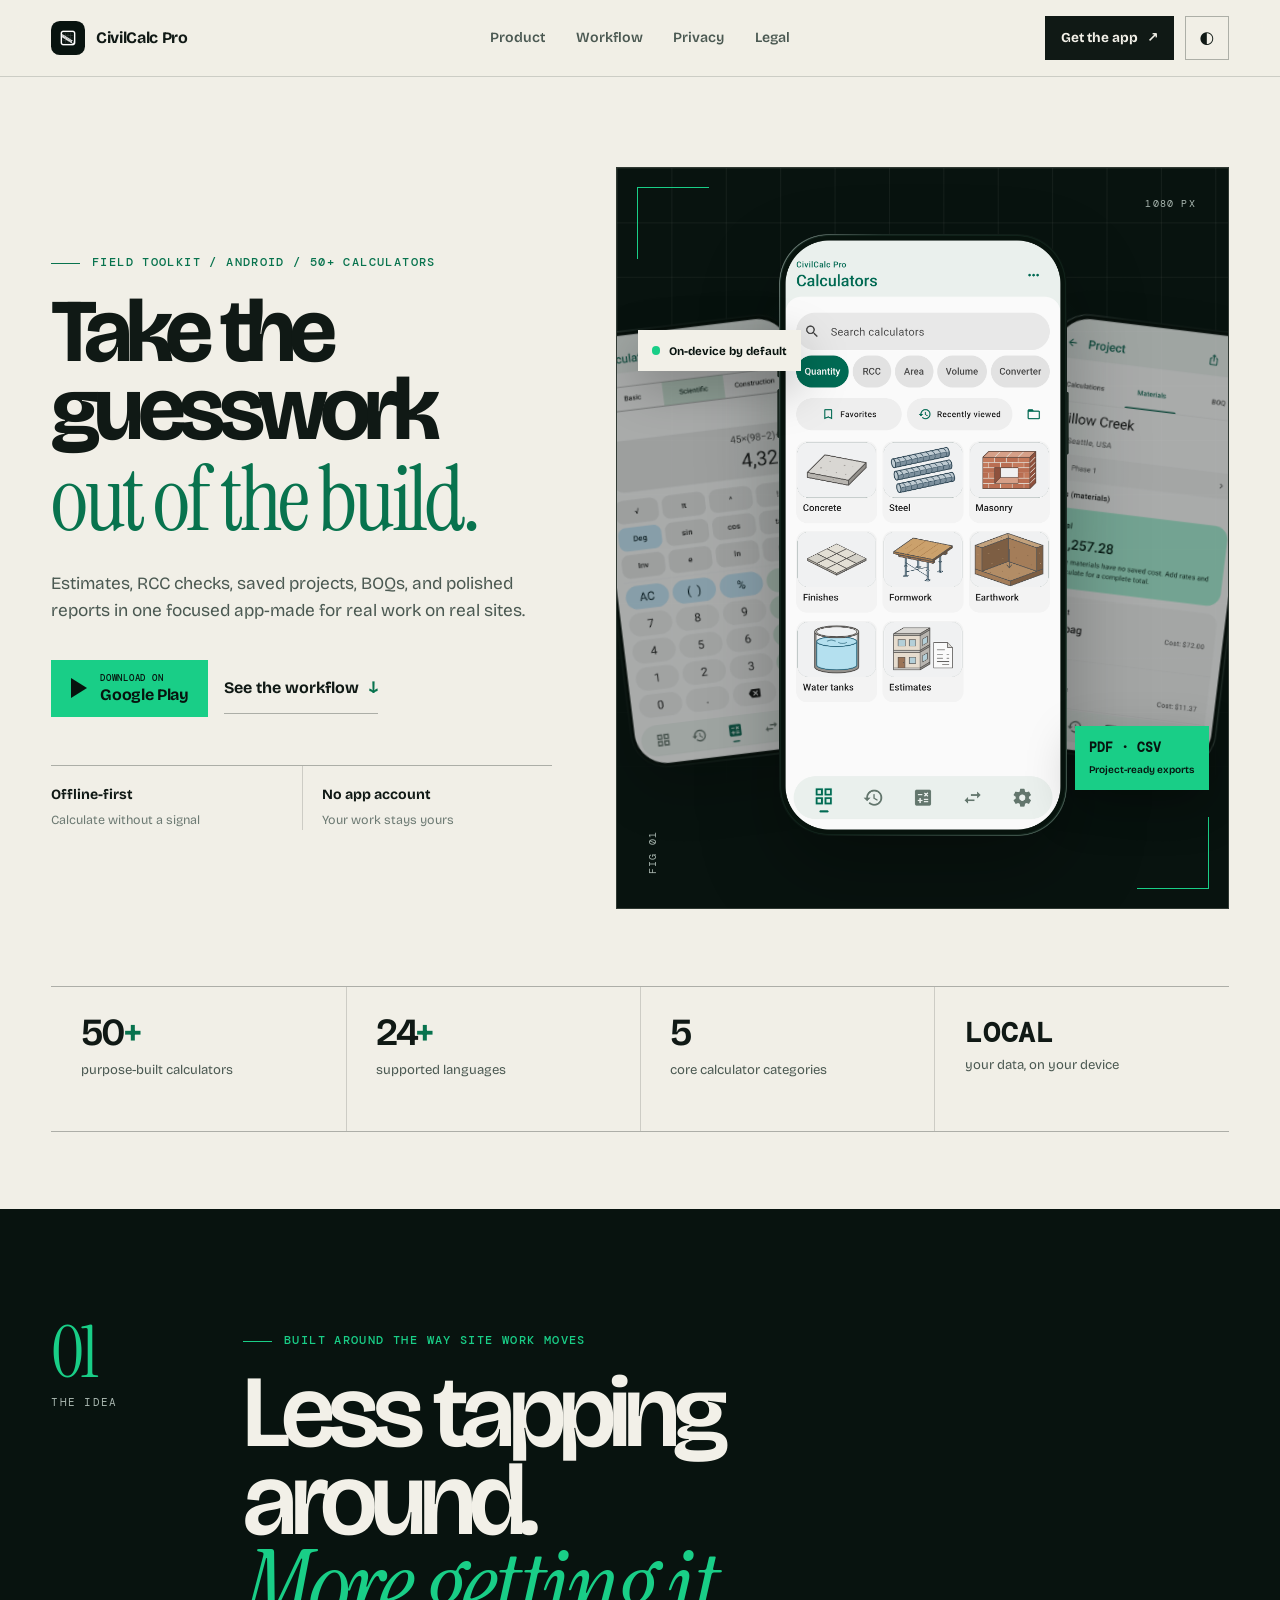
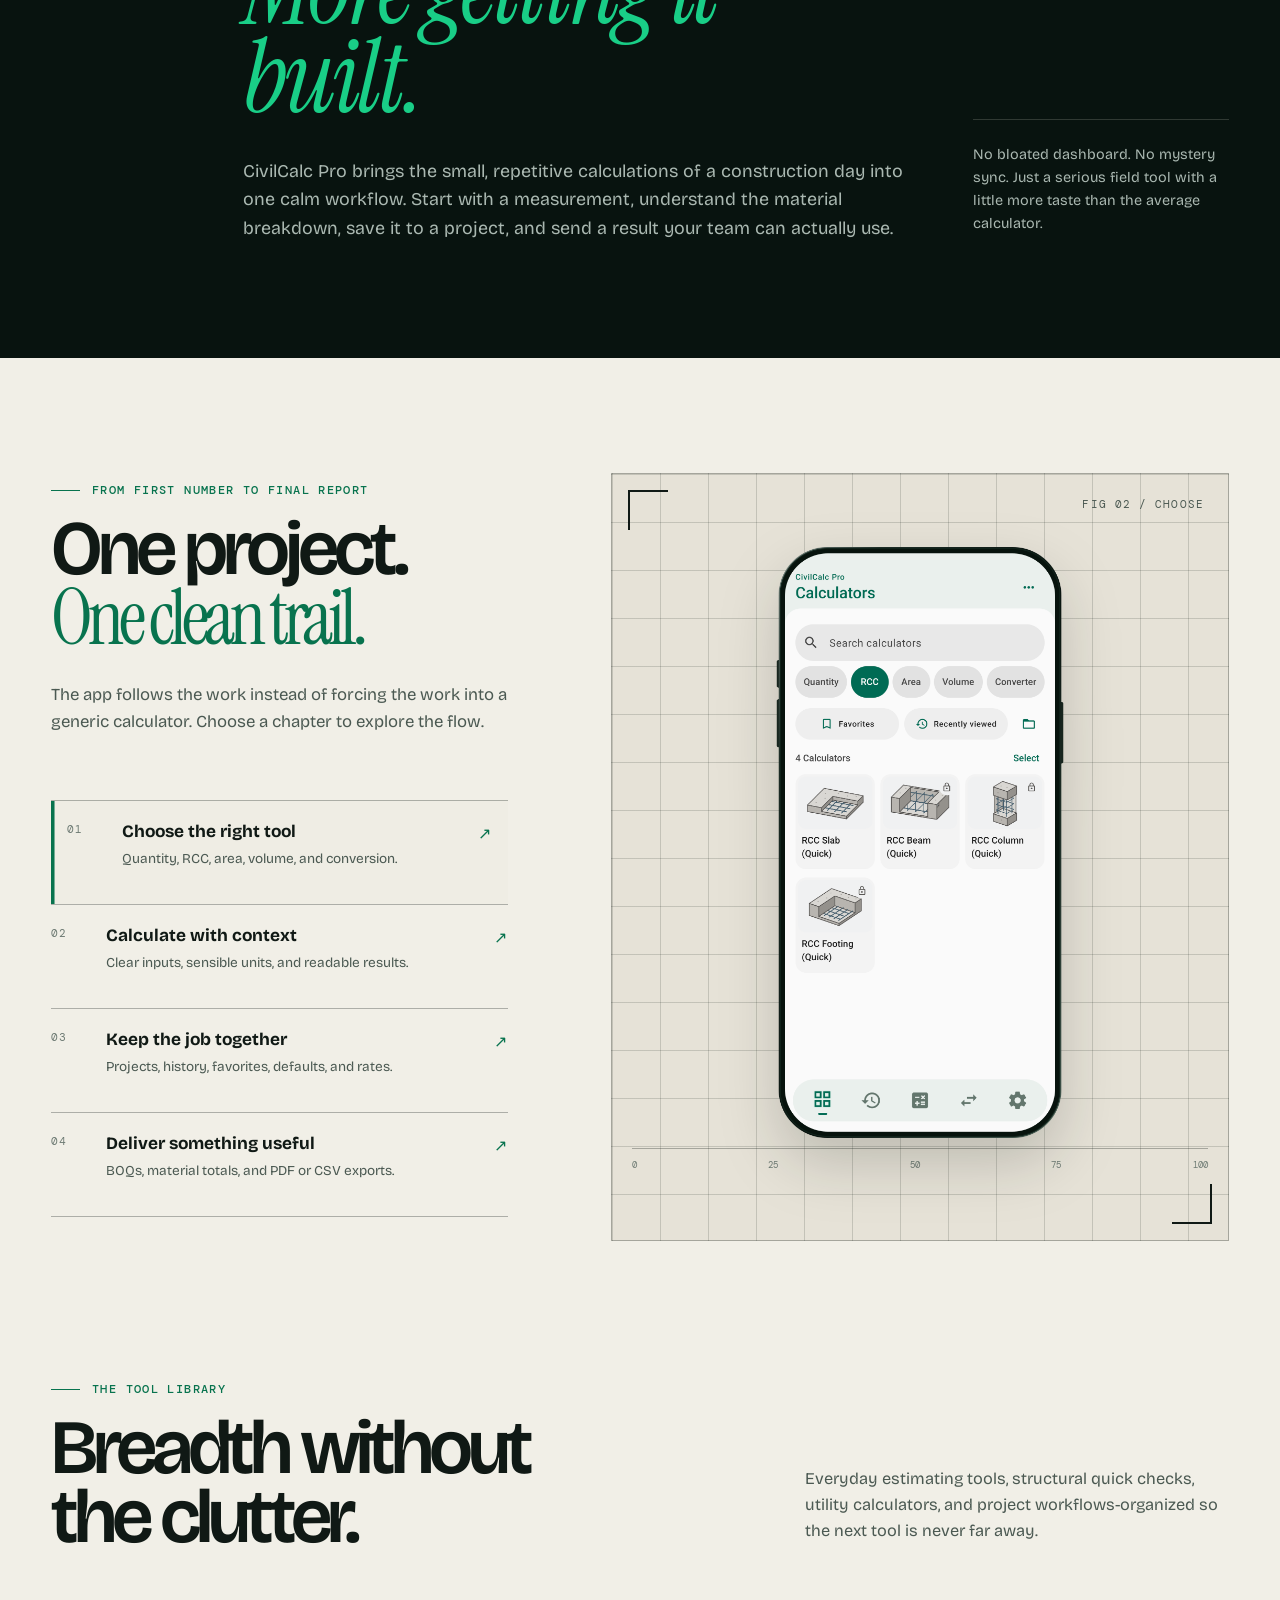
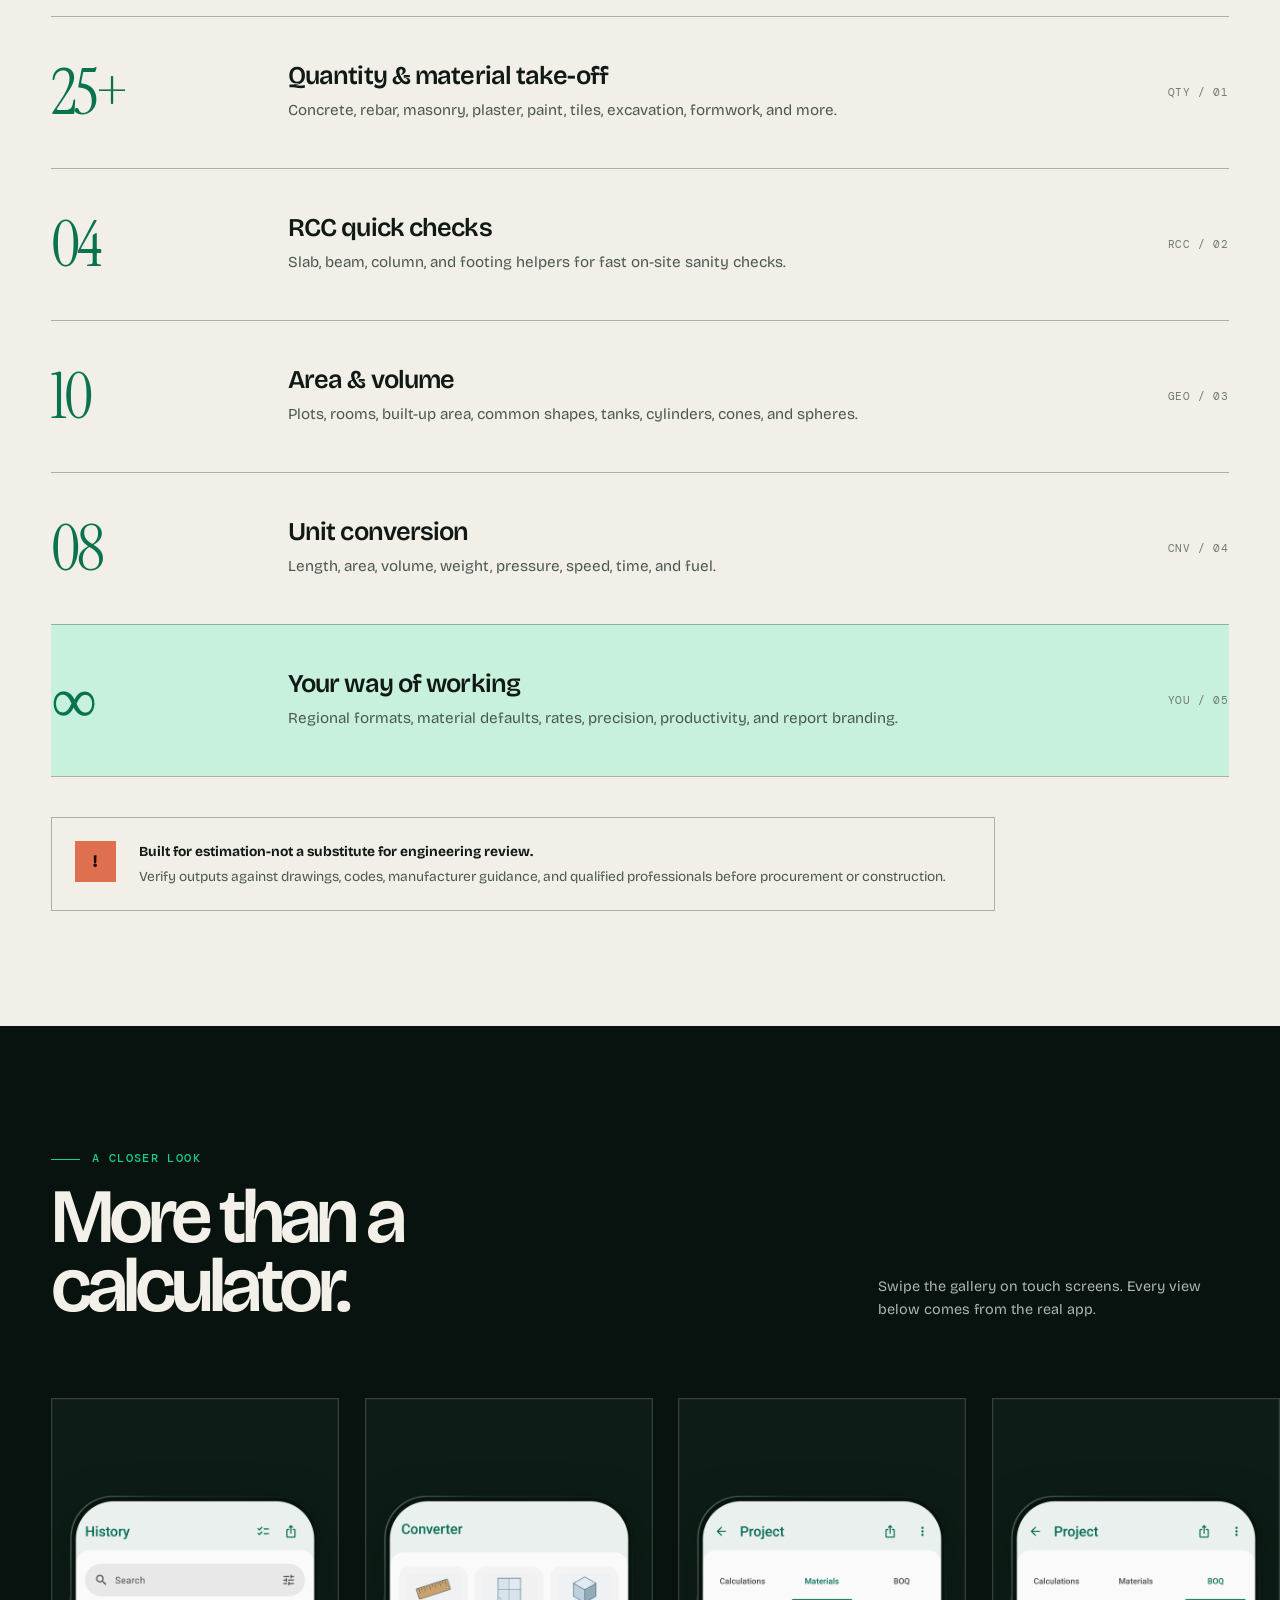
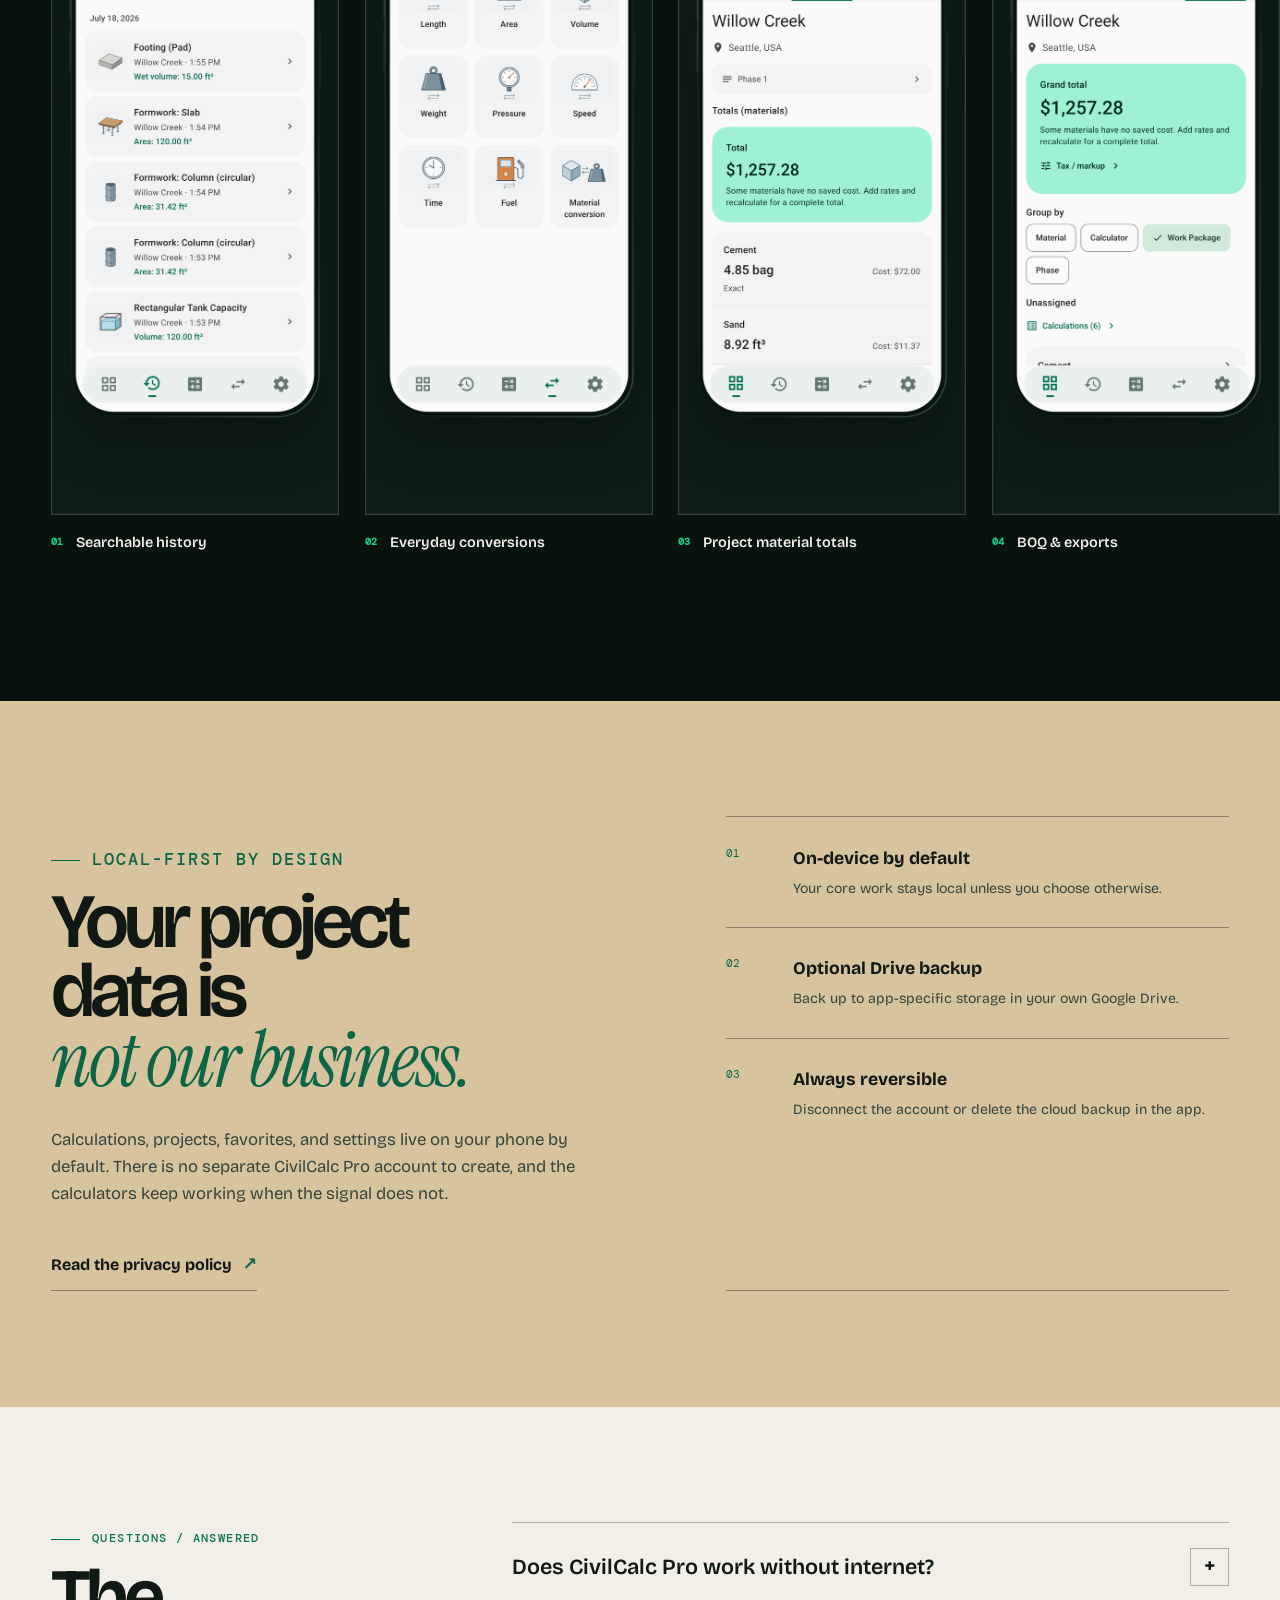
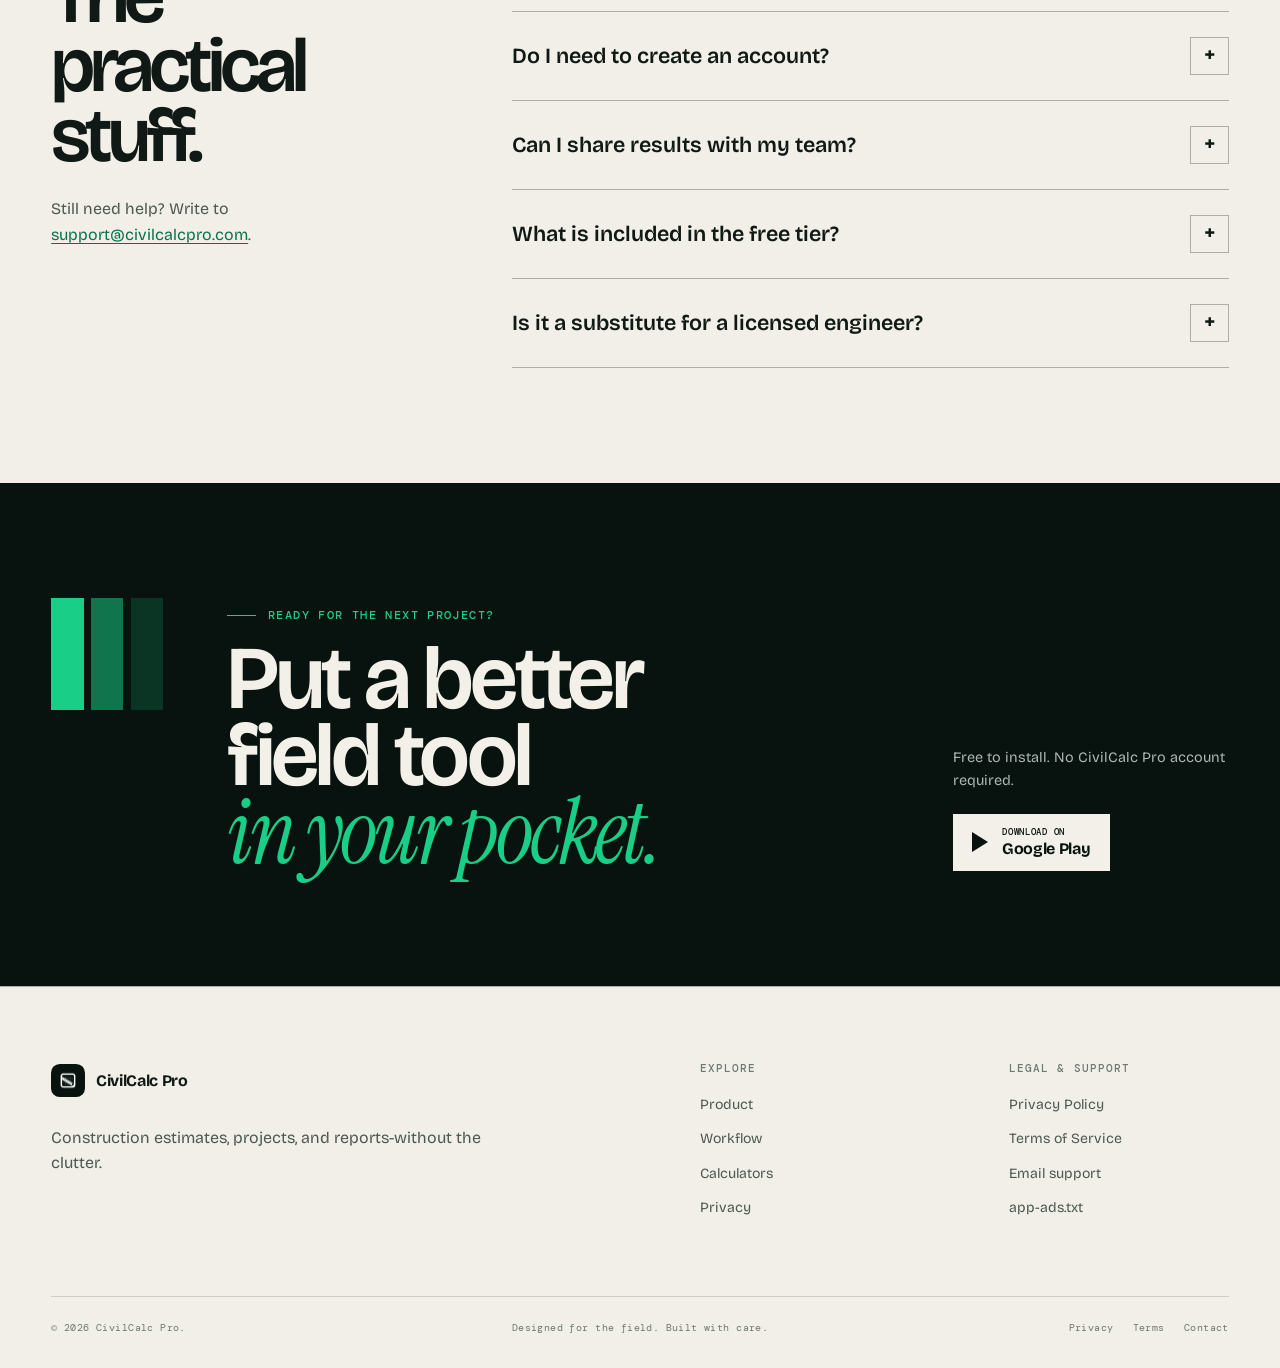
==== commit eaf355c1: "New UI" ====
--- a/index.html
+++ b/index.html
@@ -248,7 +248,7 @@
 
             <figure class="device device--left" aria-hidden="true">
               <img
-                src="/public/images/showcase/Light/scientific-calculator.png"
+                src="/public/images/showcase/Light/scientific-calculator.png?v=m3-20261030"
                 data-showcase="scientific-calculator.png"
                 width="1100"
                 height="2275"
@@ -258,7 +258,7 @@
             </figure>
             <figure class="device device--right" aria-hidden="true">
               <img
-                src="/public/images/showcase/Light/figma-replace-project-summary.png"
+                src="/public/images/showcase/Light/figma-replace-project-summary.png?v=m3-20261030"
                 data-showcase="figma-replace-project-summary.png"
                 width="1100"
                 height="2275"
@@ -268,11 +268,11 @@
             </figure>
             <figure class="device device--main">
               <img
-                src="/public/images/showcase/Light/home-calculators.png"
+                src="/public/images/showcase/Light/home-calculators.png?v=m3-20261030"
                 data-showcase="home-calculators.png"
                 width="1100"
                 height="2275"
-                alt="CivilCalc Pro calculator library with Quick Estimate and construction calculator cards"
+                alt="CivilCalc Pro calculator library with construction categories and material illustrations"
                 loading="eager"
                 fetchpriority="high"
               />
@@ -380,7 +380,7 @@
                 type="button"
                 class="workflow-step reveal"
                 data-showcase="figma-calc-screen.png"
-                data-alt="CivilCalc Pro scientific calculator"
+                data-alt="CivilCalc Pro formwork beam calculator with dimension inputs and a shuttering diagram"
                 data-figure="FIG 03 / CALCULATE"
                 aria-pressed="false"
               >
@@ -414,7 +414,7 @@
                 type="button"
                 class="workflow-step reveal"
                 data-showcase="figma-replace-boq-export.png"
-                data-alt="CivilCalc Pro bill of quantities with PDF and CSV export"
+                data-alt="CivilCalc Pro bill of quantities with material costs and export action"
                 data-figure="FIG 05 / DELIVER"
                 aria-pressed="false"
               >
@@ -436,7 +436,7 @@
               <div class="screen-window">
                 <img
                   id="workflow-screen"
-                  src="/public/images/showcase/Light/rcc-library.png"
+                  src="/public/images/showcase/Light/rcc-library.png?v=m3-20261030"
                   data-showcase="rcc-library.png"
                   width="1100"
                   height="2275"
@@ -562,7 +562,7 @@
           <figure class="tour-card tour-card--tall">
             <div class="tour-image">
               <img
-                src="/public/images/showcase/Light/history.png"
+                src="/public/images/showcase/Light/history.png?v=m3-20261030"
                 data-showcase="history.png"
                 width="1100"
                 height="2275"
@@ -575,7 +575,7 @@
           <figure class="tour-card">
             <div class="tour-image">
               <img
-                src="/public/images/showcase/Light/unit-converter.png"
+                src="/public/images/showcase/Light/unit-converter.png?v=m3-20261030"
                 data-showcase="unit-converter.png"
                 width="1100"
                 height="2275"
@@ -588,11 +588,11 @@
           <figure class="tour-card tour-card--wide">
             <div class="tour-image tour-image--summary">
               <img
-                src="/public/images/showcase/Light/figma-replace-project-summary.png"
+                src="/public/images/showcase/Light/figma-replace-project-summary.png?v=m3-20261030"
                 data-showcase="figma-replace-project-summary.png"
                 width="1100"
                 height="2275"
-                alt="Placeholder phone frame for the CivilCalc Pro project material summary"
+                alt="CivilCalc Pro project material summary with quantities and saved costs"
                 loading="lazy"
               />
             </div>
@@ -601,11 +601,11 @@
           <figure class="tour-card">
             <div class="tour-image tour-image--boq">
               <img
-                src="/public/images/showcase/Light/figma-replace-boq-export.png"
+                src="/public/images/showcase/Light/figma-replace-boq-export.png?v=m3-20261030"
                 data-showcase="figma-replace-boq-export.png"
                 width="1100"
                 height="2275"
-                alt="Placeholder phone frame for CivilCalc Pro bill of quantities and export actions"
+                alt="CivilCalc Pro bill of quantities with material costs and export action"
                 loading="lazy"
               />
             </div>
@@ -805,6 +805,7 @@
     <script>
       (function () {
         var root = document.documentElement;
+        var showcaseVersion = "m3-20261030";
         var year = document.getElementById("year");
         if (year) year.textContent = new Date().getFullYear();
 
@@ -821,7 +822,9 @@
                 "/public/images/showcase/" +
                 showcaseFolder +
                 "/" +
-                image.dataset.showcase;
+                image.dataset.showcase +
+                "?v=" +
+                showcaseVersion;
             });
           document
             .querySelectorAll("[data-theme-toggle]")
@@ -863,7 +866,9 @@
               "/public/images/showcase/" +
               showcaseFolder +
               "/" +
-              step.dataset.showcase;
+              step.dataset.showcase +
+              "?v=" +
+              showcaseVersion;
             workflowImage.alt = step.dataset.alt;
             if (workflowFigure)
               workflowFigure.textContent = step.dataset.figure;
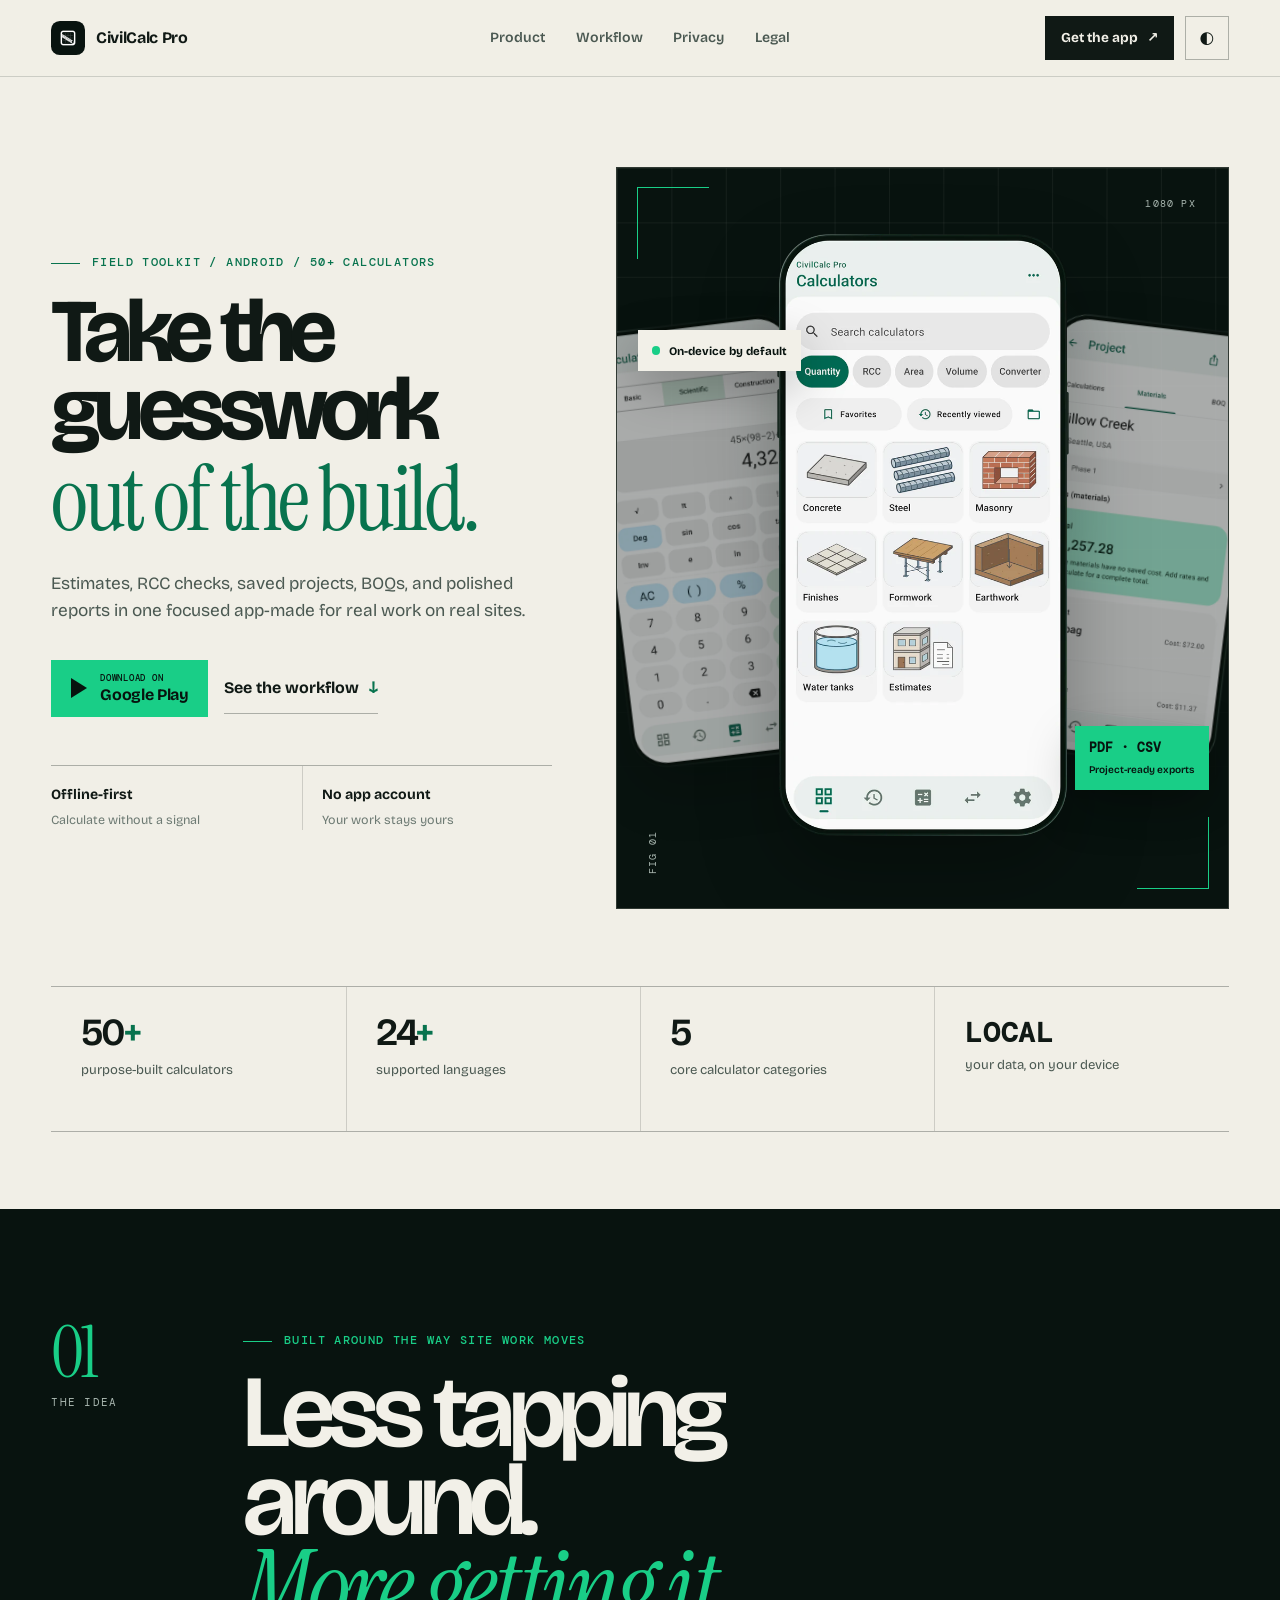
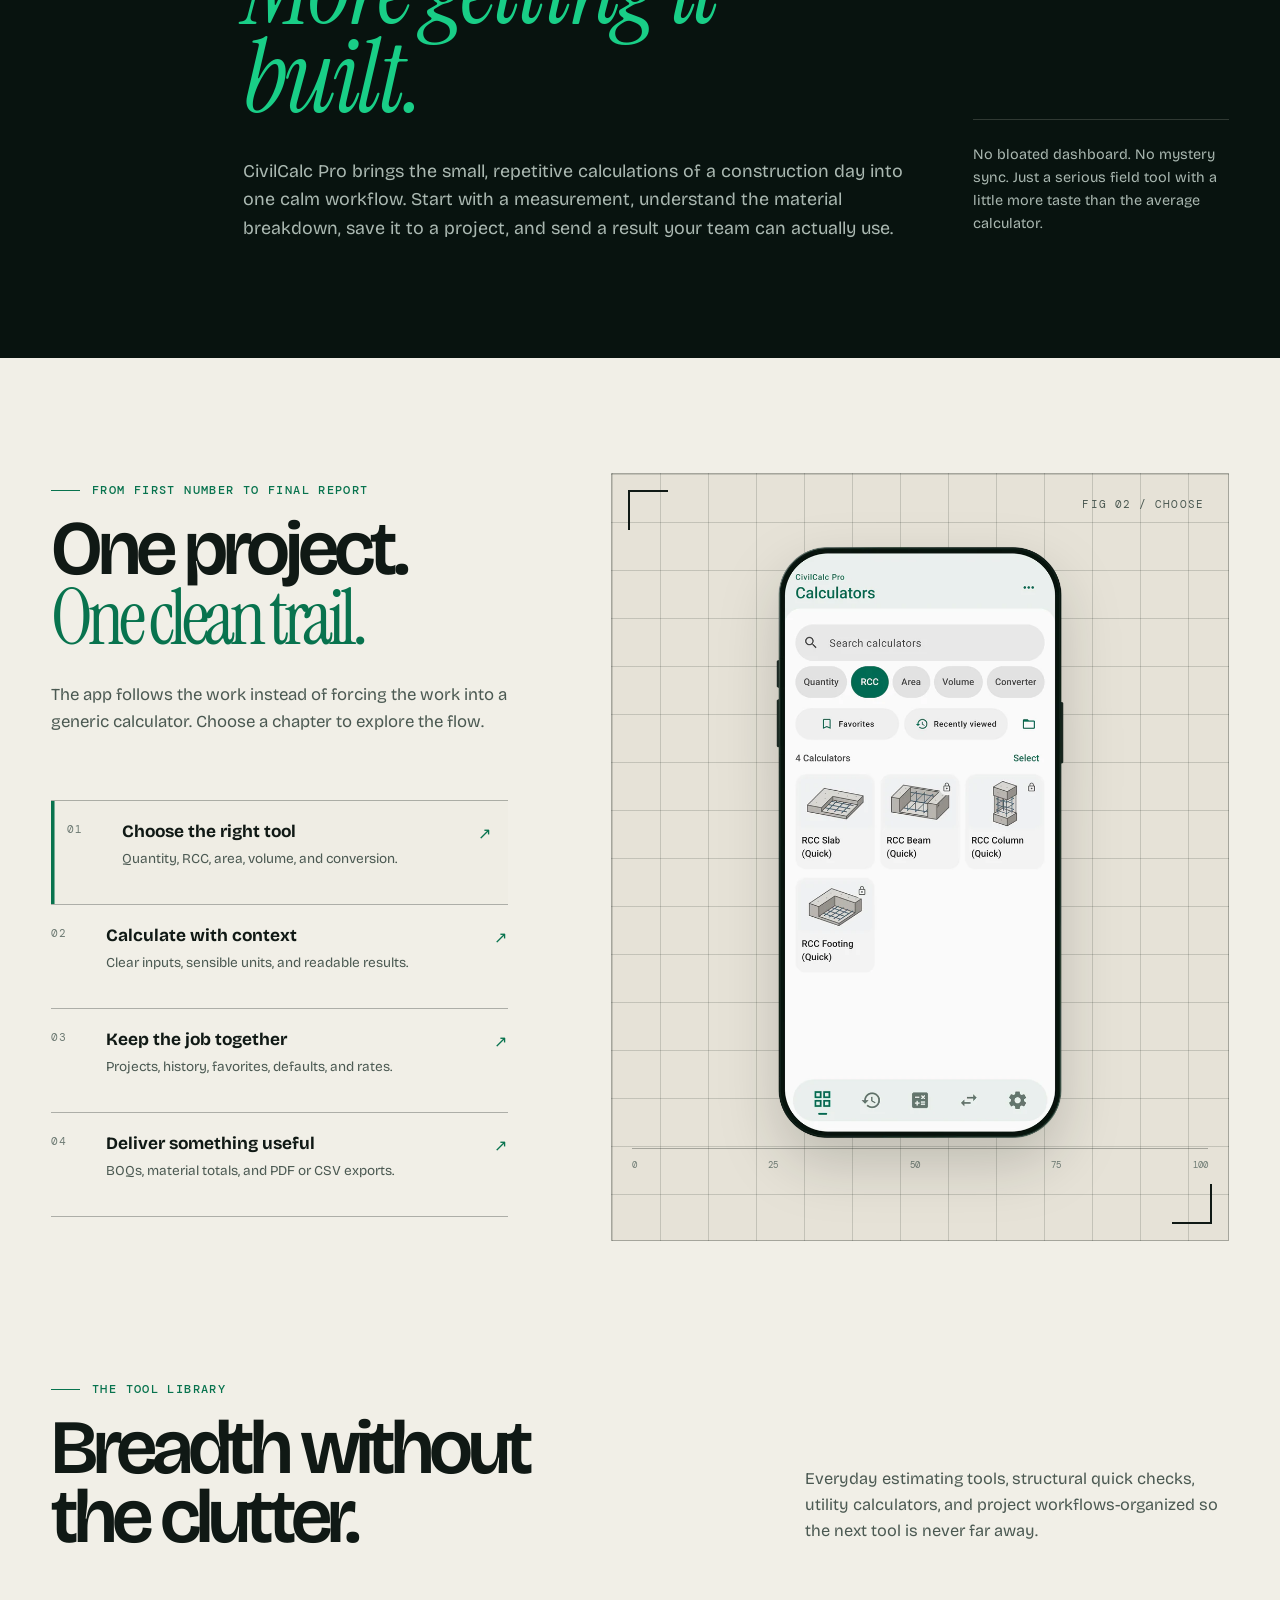
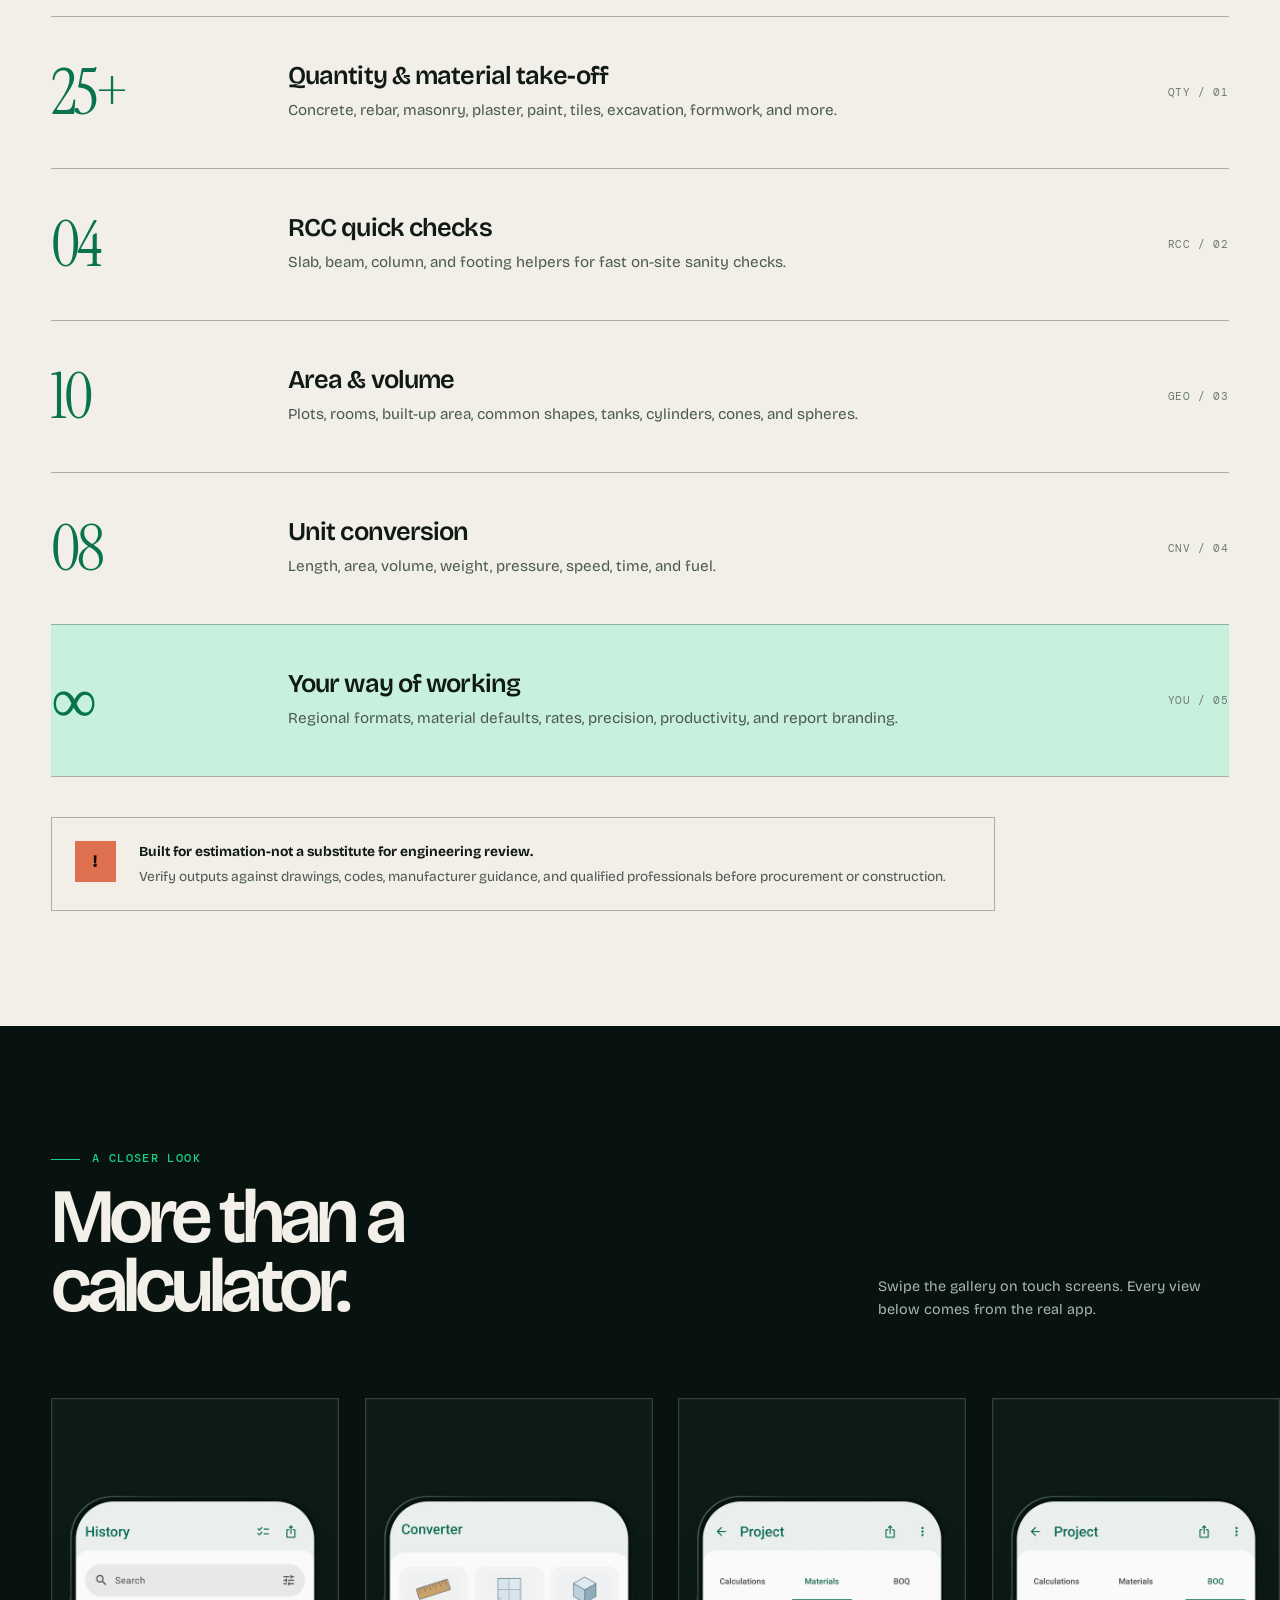
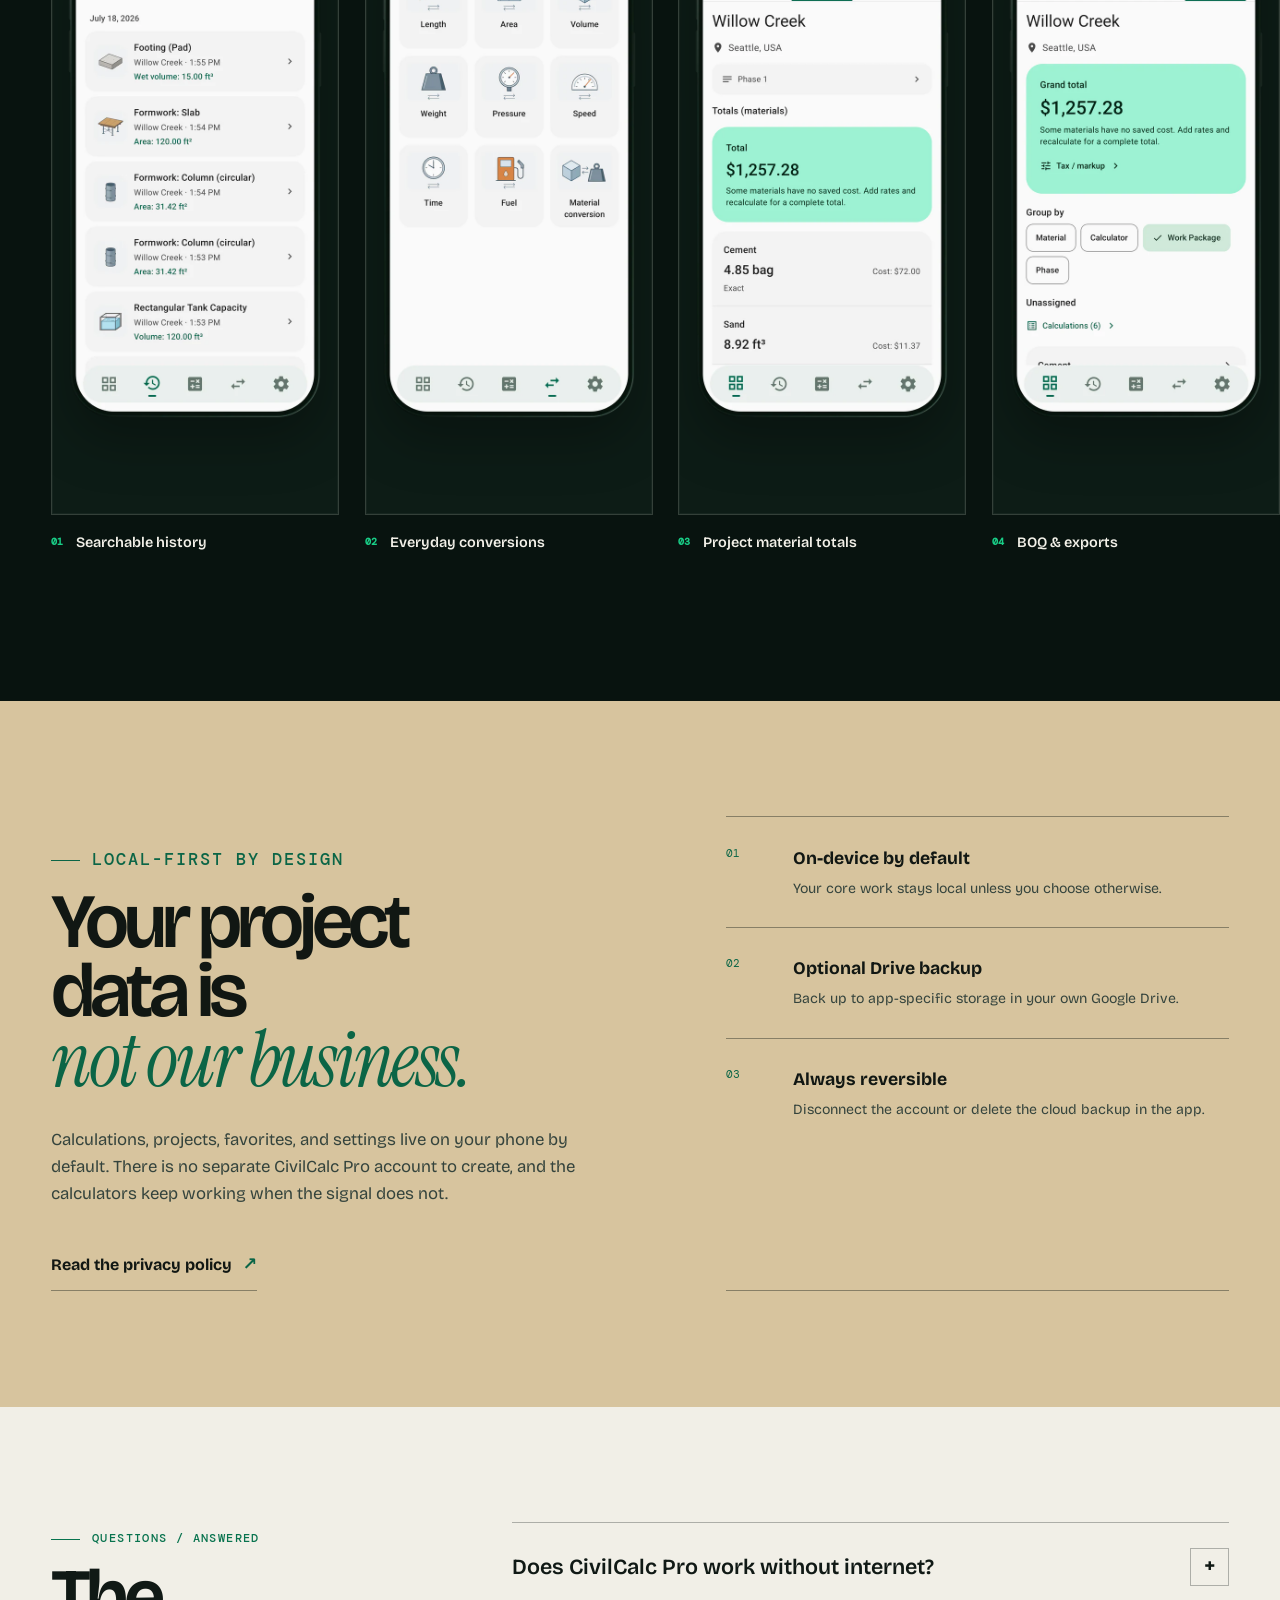
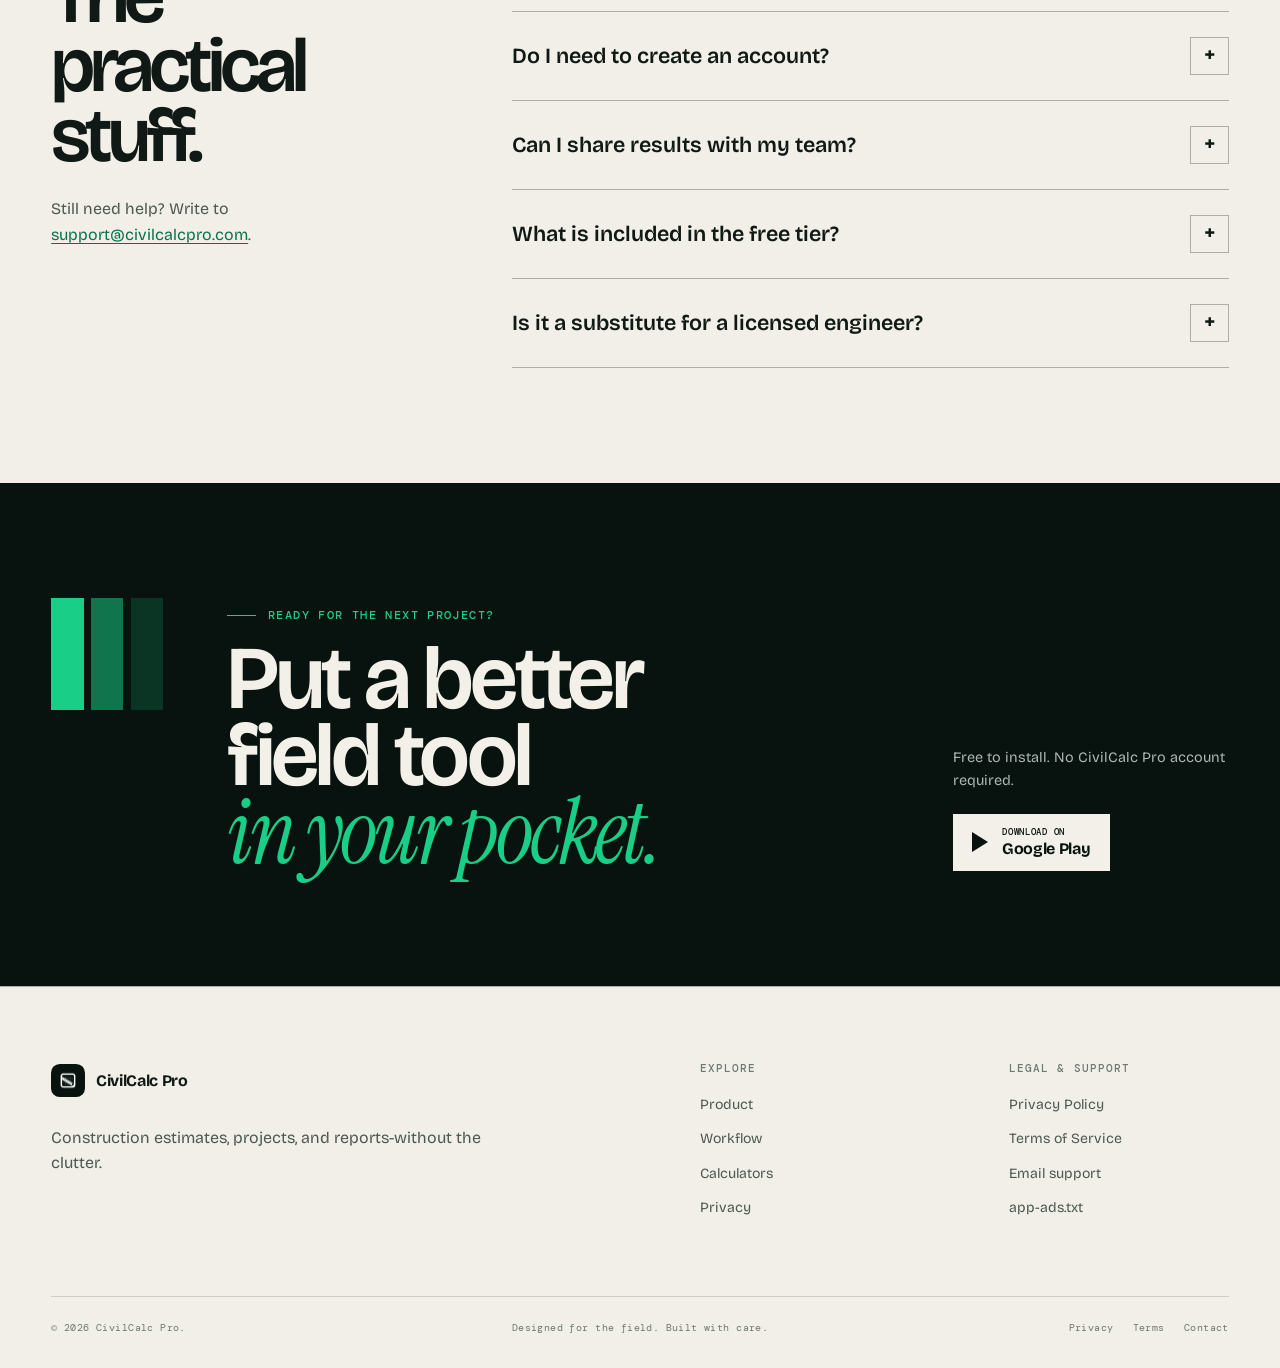
==== commit 8185d8c4: "New UI" ====
--- a/index.html
+++ b/index.html
@@ -77,7 +77,7 @@
       rel="stylesheet"
       href="https://fonts.googleapis.com/css2?family=Bricolage+Grotesque:opsz,wght@12..96,400;12..96,500;12..96,600;12..96,700;12..96,800&amp;family=DM+Mono:wght@400;500&amp;family=Instrument+Serif:ital@0;1&amp;display=swap"
     />
-    <link rel="stylesheet" href="/assets/styles.css" />
+    <link rel="stylesheet" href="/assets/styles.css?v=webp-20261030" />
 
     <script type="application/ld+json">
       {
@@ -248,7 +248,10 @@
 
             <figure class="device device--left" aria-hidden="true">
               <img
-                src="/public/images/showcase/Light/scientific-calculator.png?v=m3-20261030"
+                src="/public/images/showcase/Light/scientific-calculator-1100.webp?v=webp-20261030"
+                srcset="/public/images/showcase/Light/scientific-calculator-550.webp?v=webp-20261030 550w, /public/images/showcase/Light/scientific-calculator-1100.webp?v=webp-20261030 1100w"
+                sizes="(max-width: 700px) 70vw, 320px"
+                decoding="async"
                 data-showcase="scientific-calculator.png"
                 width="1100"
                 height="2275"
@@ -258,7 +261,10 @@
             </figure>
             <figure class="device device--right" aria-hidden="true">
               <img
-                src="/public/images/showcase/Light/figma-replace-project-summary.png?v=m3-20261030"
+                src="/public/images/showcase/Light/figma-replace-project-summary-1100.webp?v=webp-20261030"
+                srcset="/public/images/showcase/Light/figma-replace-project-summary-550.webp?v=webp-20261030 550w, /public/images/showcase/Light/figma-replace-project-summary-1100.webp?v=webp-20261030 1100w"
+                sizes="(max-width: 700px) 70vw, 320px"
+                decoding="async"
                 data-showcase="figma-replace-project-summary.png"
                 width="1100"
                 height="2275"
@@ -268,7 +274,10 @@
             </figure>
             <figure class="device device--main">
               <img
-                src="/public/images/showcase/Light/home-calculators.png?v=m3-20261030"
+                src="/public/images/showcase/Light/home-calculators-1100.webp?v=webp-20261030"
+                srcset="/public/images/showcase/Light/home-calculators-550.webp?v=webp-20261030 550w, /public/images/showcase/Light/home-calculators-1100.webp?v=webp-20261030 1100w"
+                sizes="(max-width: 700px) 70vw, 320px"
+                decoding="async"
                 data-showcase="home-calculators.png"
                 width="1100"
                 height="2275"
@@ -436,13 +445,17 @@
               <div class="screen-window">
                 <img
                   id="workflow-screen"
-                  src="/public/images/showcase/Light/rcc-library.png?v=m3-20261030"
+                  src="/public/images/showcase/Light/rcc-library-1100.webp?v=webp-20261030"
+                  srcset="/public/images/showcase/Light/rcc-library-550.webp?v=webp-20261030 550w, /public/images/showcase/Light/rcc-library-1100.webp?v=webp-20261030 1100w"
+                  sizes="(max-width: 700px) 70vw, 320px"
+                  decoding="async"
                   data-showcase="rcc-library.png"
                   width="1100"
                   height="2275"
                   alt="CivilCalc Pro RCC calculator library"
                   loading="lazy"
                 />
+                <span id="workflow-status" class="workflow-status" role="status" hidden></span>
               </div>
               <div class="board-scale" aria-hidden="true">
                 <span>0</span><span>25</span><span>50</span><span>75</span
@@ -562,7 +575,10 @@
           <figure class="tour-card tour-card--tall">
             <div class="tour-image">
               <img
-                src="/public/images/showcase/Light/history.png?v=m3-20261030"
+                src="/public/images/showcase/Light/history-1100.webp?v=webp-20261030"
+                srcset="/public/images/showcase/Light/history-550.webp?v=webp-20261030 550w, /public/images/showcase/Light/history-1100.webp?v=webp-20261030 1100w"
+                sizes="(max-width: 700px) 70vw, 320px"
+                decoding="async"
                 data-showcase="history.png"
                 width="1100"
                 height="2275"
@@ -575,7 +591,10 @@
           <figure class="tour-card">
             <div class="tour-image">
               <img
-                src="/public/images/showcase/Light/unit-converter.png?v=m3-20261030"
+                src="/public/images/showcase/Light/unit-converter-1100.webp?v=webp-20261030"
+                srcset="/public/images/showcase/Light/unit-converter-550.webp?v=webp-20261030 550w, /public/images/showcase/Light/unit-converter-1100.webp?v=webp-20261030 1100w"
+                sizes="(max-width: 700px) 70vw, 320px"
+                decoding="async"
                 data-showcase="unit-converter.png"
                 width="1100"
                 height="2275"
@@ -588,7 +607,10 @@
           <figure class="tour-card tour-card--wide">
             <div class="tour-image tour-image--summary">
               <img
-                src="/public/images/showcase/Light/figma-replace-project-summary.png?v=m3-20261030"
+                src="/public/images/showcase/Light/figma-replace-project-summary-1100.webp?v=webp-20261030"
+                srcset="/public/images/showcase/Light/figma-replace-project-summary-550.webp?v=webp-20261030 550w, /public/images/showcase/Light/figma-replace-project-summary-1100.webp?v=webp-20261030 1100w"
+                sizes="(max-width: 700px) 70vw, 320px"
+                decoding="async"
                 data-showcase="figma-replace-project-summary.png"
                 width="1100"
                 height="2275"
@@ -601,7 +623,10 @@
           <figure class="tour-card">
             <div class="tour-image tour-image--boq">
               <img
-                src="/public/images/showcase/Light/figma-replace-boq-export.png?v=m3-20261030"
+                src="/public/images/showcase/Light/figma-replace-boq-export-1100.webp?v=webp-20261030"
+                srcset="/public/images/showcase/Light/figma-replace-boq-export-550.webp?v=webp-20261030 550w, /public/images/showcase/Light/figma-replace-boq-export-1100.webp?v=webp-20261030 1100w"
+                sizes="(max-width: 700px) 70vw, 320px"
+                decoding="async"
                 data-showcase="figma-replace-boq-export.png"
                 width="1100"
                 height="2275"
@@ -802,92 +827,11 @@
       </div>
     </footer>
 
+    <script src="/assets/showcase.js?v=webp-20261030" defer></script>
     <script>
       (function () {
-        var root = document.documentElement;
-        var showcaseVersion = "m3-20261030";
         var year = document.getElementById("year");
         if (year) year.textContent = new Date().getFullYear();
-
-        function applyTheme(theme) {
-          root.dataset.theme = theme;
-          var dark = theme === "dark";
-          var showcaseFolder = dark ? "Dark" : "Light";
-          var meta = document.querySelector('meta[name="theme-color"]');
-          if (meta) meta.content = dark ? "#0a100d" : "#f1efe7";
-          document
-            .querySelectorAll("img[data-showcase]")
-            .forEach(function (image) {
-              image.src =
-                "/public/images/showcase/" +
-                showcaseFolder +
-                "/" +
-                image.dataset.showcase +
-                "?v=" +
-                showcaseVersion;
-            });
-          document
-            .querySelectorAll("[data-theme-toggle]")
-            .forEach(function (button) {
-              button.setAttribute(
-                "aria-label",
-                dark ? "Switch to light theme" : "Switch to dark theme",
-              );
-            });
-          try {
-            localStorage.setItem("ccp_theme", theme);
-          } catch (_) {}
-        }
-
-        document.addEventListener("click", function (event) {
-          var toggle = event.target.closest("[data-theme-toggle]");
-          if (!toggle) return;
-          applyTheme(root.dataset.theme === "dark" ? "light" : "dark");
-        });
-        applyTheme(root.dataset.theme || "light");
-
-        var workflowImage = document.getElementById("workflow-screen");
-        var workflowFigure = document.getElementById("workflow-figure");
-        var workflowSteps = document.querySelectorAll(".workflow-step");
-
-        function selectStep(step) {
-          if (!step || !workflowImage) return;
-          workflowSteps.forEach(function (item) {
-            var active = item === step;
-            item.classList.toggle("is-active", active);
-            item.setAttribute("aria-pressed", active ? "true" : "false");
-          });
-          workflowImage.classList.add("is-changing");
-          window.setTimeout(function () {
-            var showcaseFolder =
-              root.dataset.theme === "dark" ? "Dark" : "Light";
-            workflowImage.dataset.showcase = step.dataset.showcase;
-            workflowImage.src =
-              "/public/images/showcase/" +
-              showcaseFolder +
-              "/" +
-              step.dataset.showcase +
-              "?v=" +
-              showcaseVersion;
-            workflowImage.alt = step.dataset.alt;
-            if (workflowFigure)
-              workflowFigure.textContent = step.dataset.figure;
-            workflowImage.classList.remove("is-changing");
-          }, 120);
-        }
-
-        workflowSteps.forEach(function (step) {
-          step.addEventListener("click", function () {
-            selectStep(step);
-          });
-          step.addEventListener("mouseenter", function () {
-            if (
-              window.matchMedia("(hover: hover) and (pointer: fine)").matches
-            ) {
-              selectStep(step);
-            }
-          });
-        });
 
         var reduceMotion = window.matchMedia(
           "(prefers-reduced-motion: reduce)",
--- a/assets/styles.css
+++ b/assets/styles.css
@@ -1066,7 +1066,21 @@
 
 .screen-window img.is-changing {
   opacity: 0;
-  transform: translateY(0.7rem);
+  transition: none;
+}
+
+.workflow-status {
+  position: absolute;
+  inset: 0;
+  display: grid;
+  place-content: center;
+  padding: 1.5rem;
+  text-align: center;
+  color: var(--ink-soft);
+}
+
+.workflow-status[hidden] {
+  display: none;
 }
 
 .board-scale {
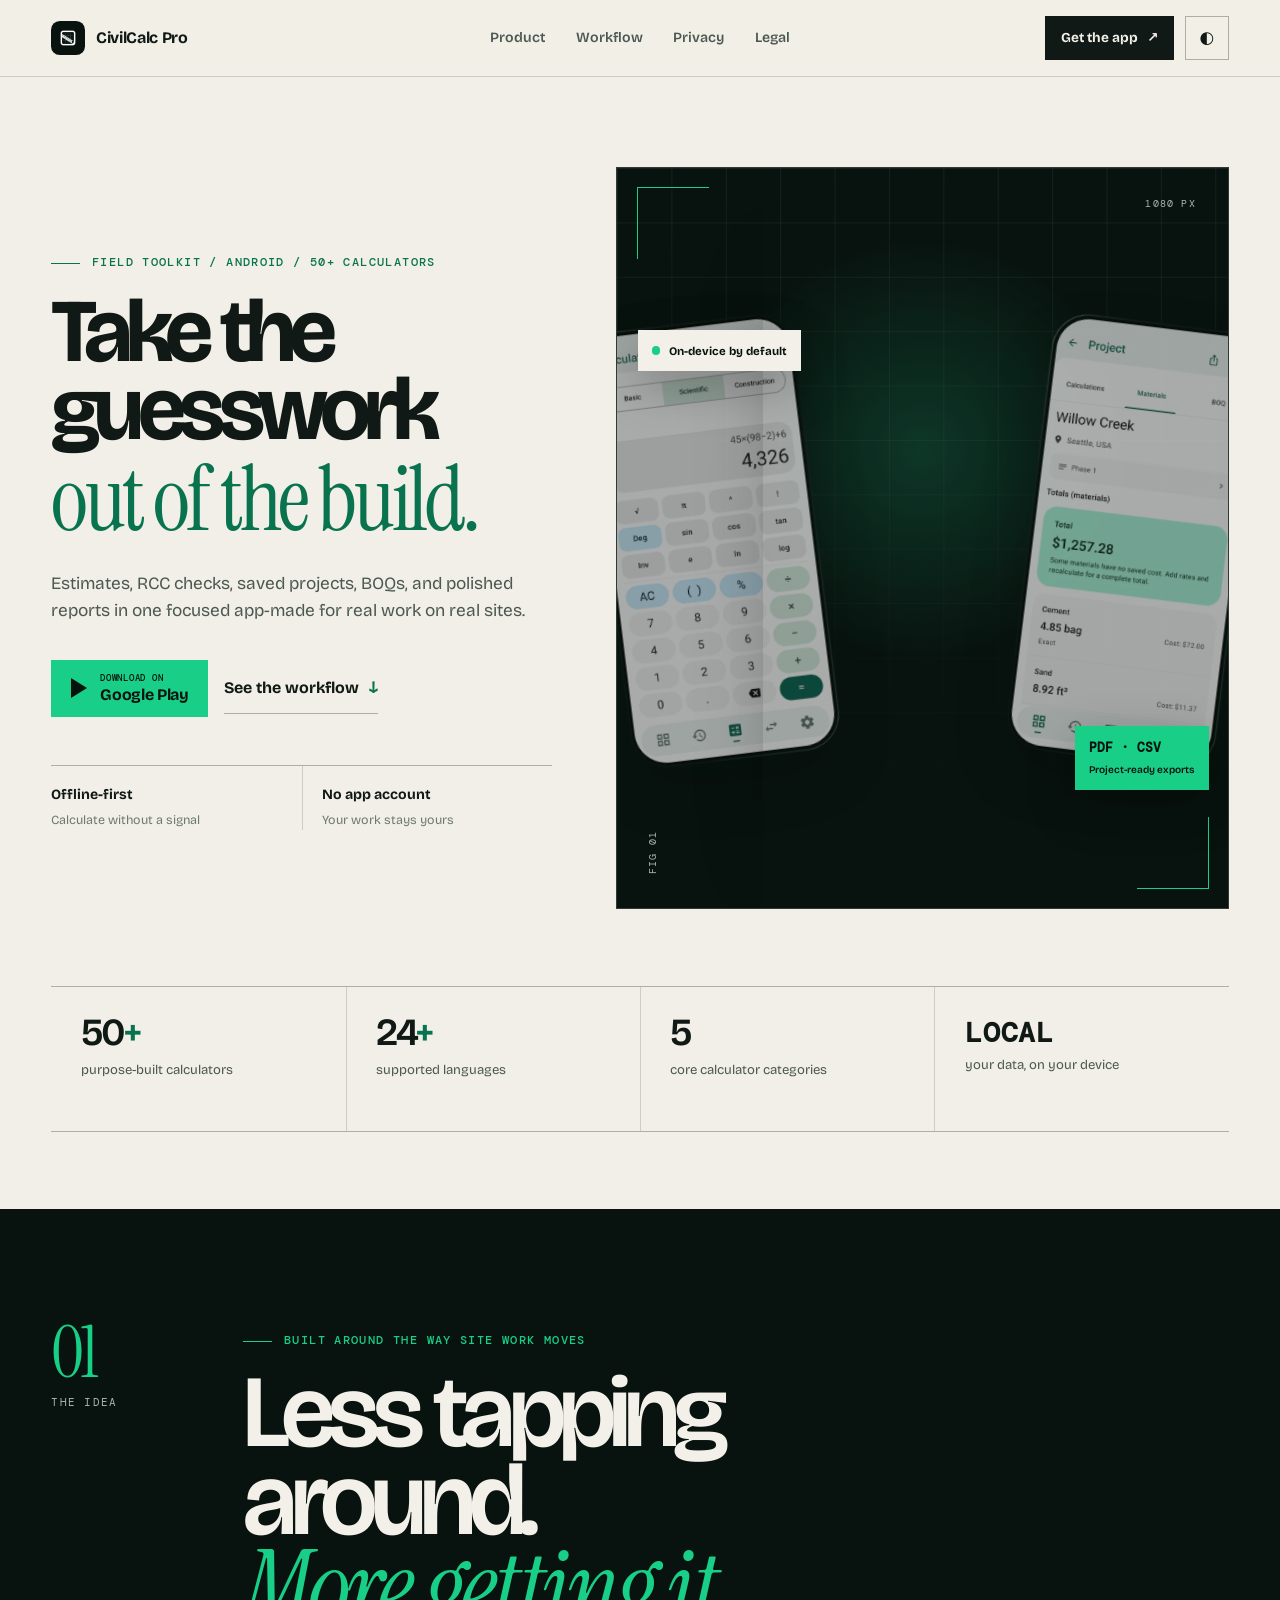
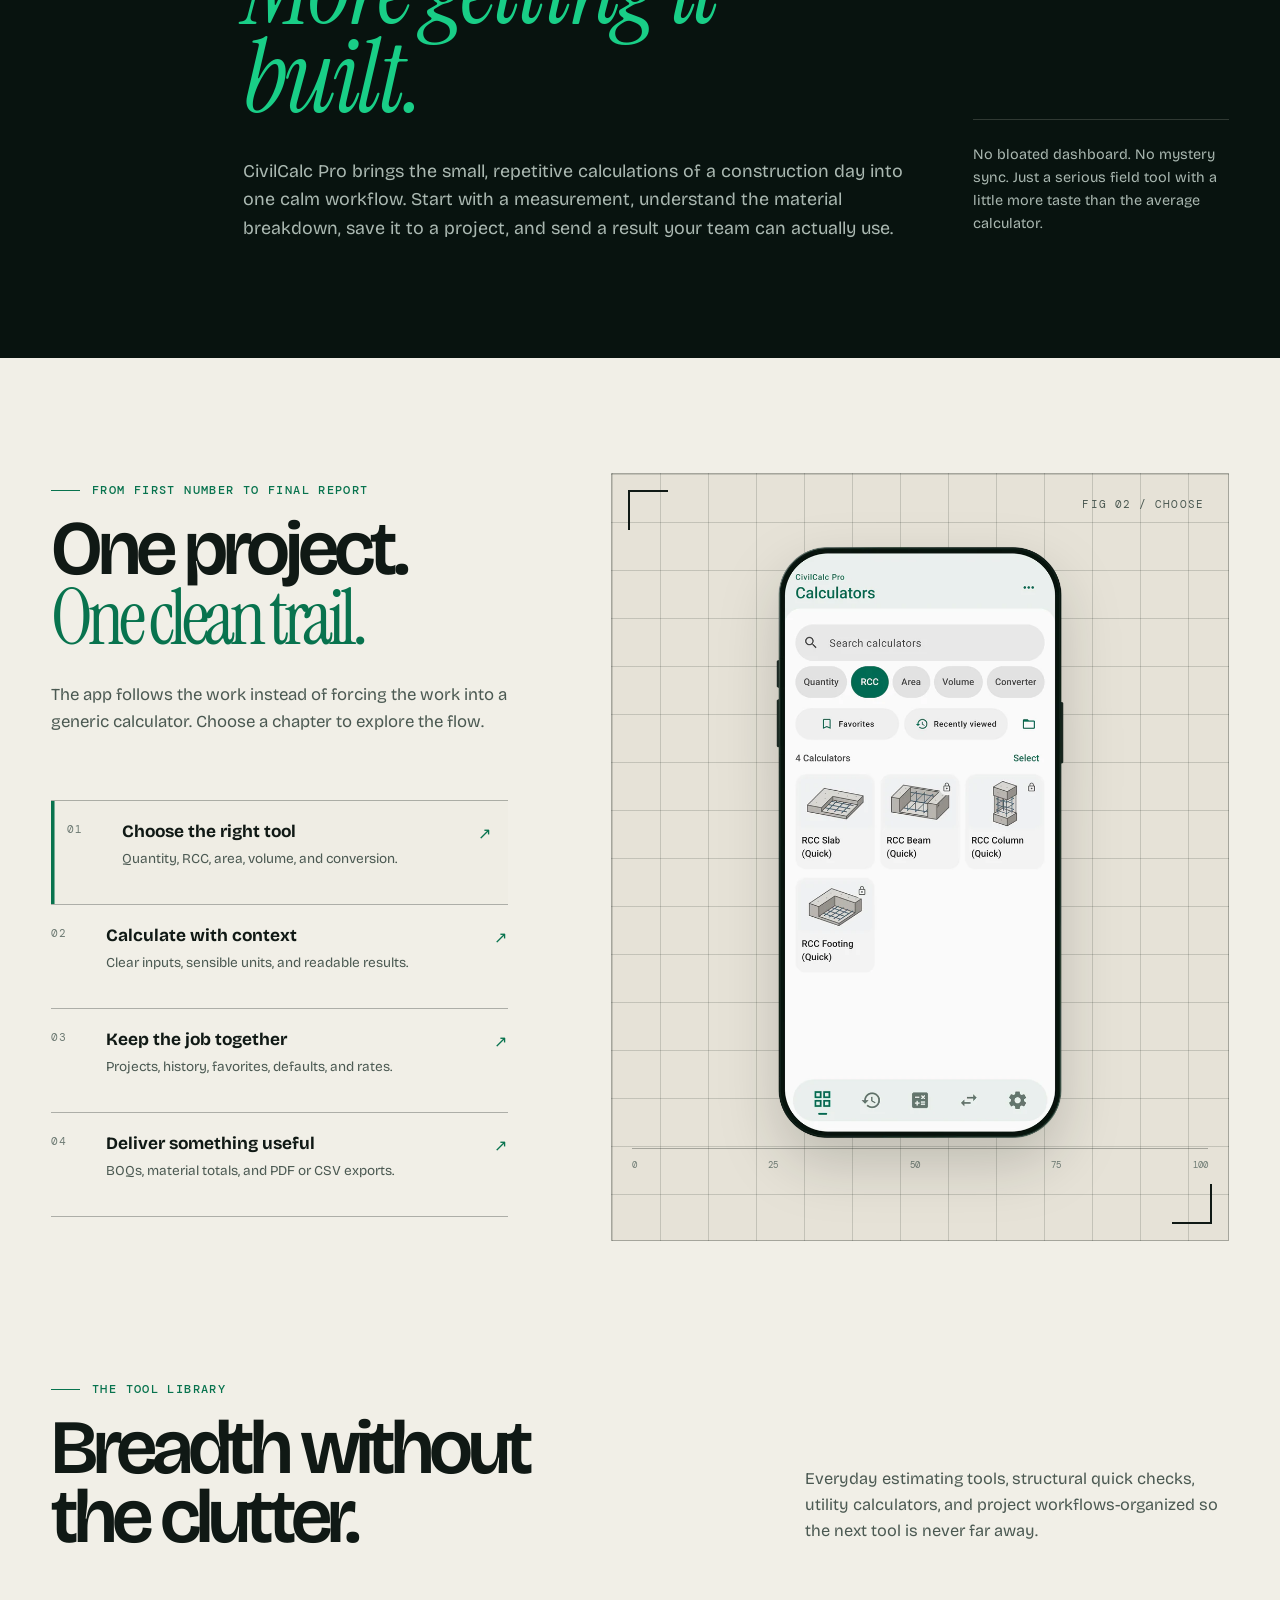
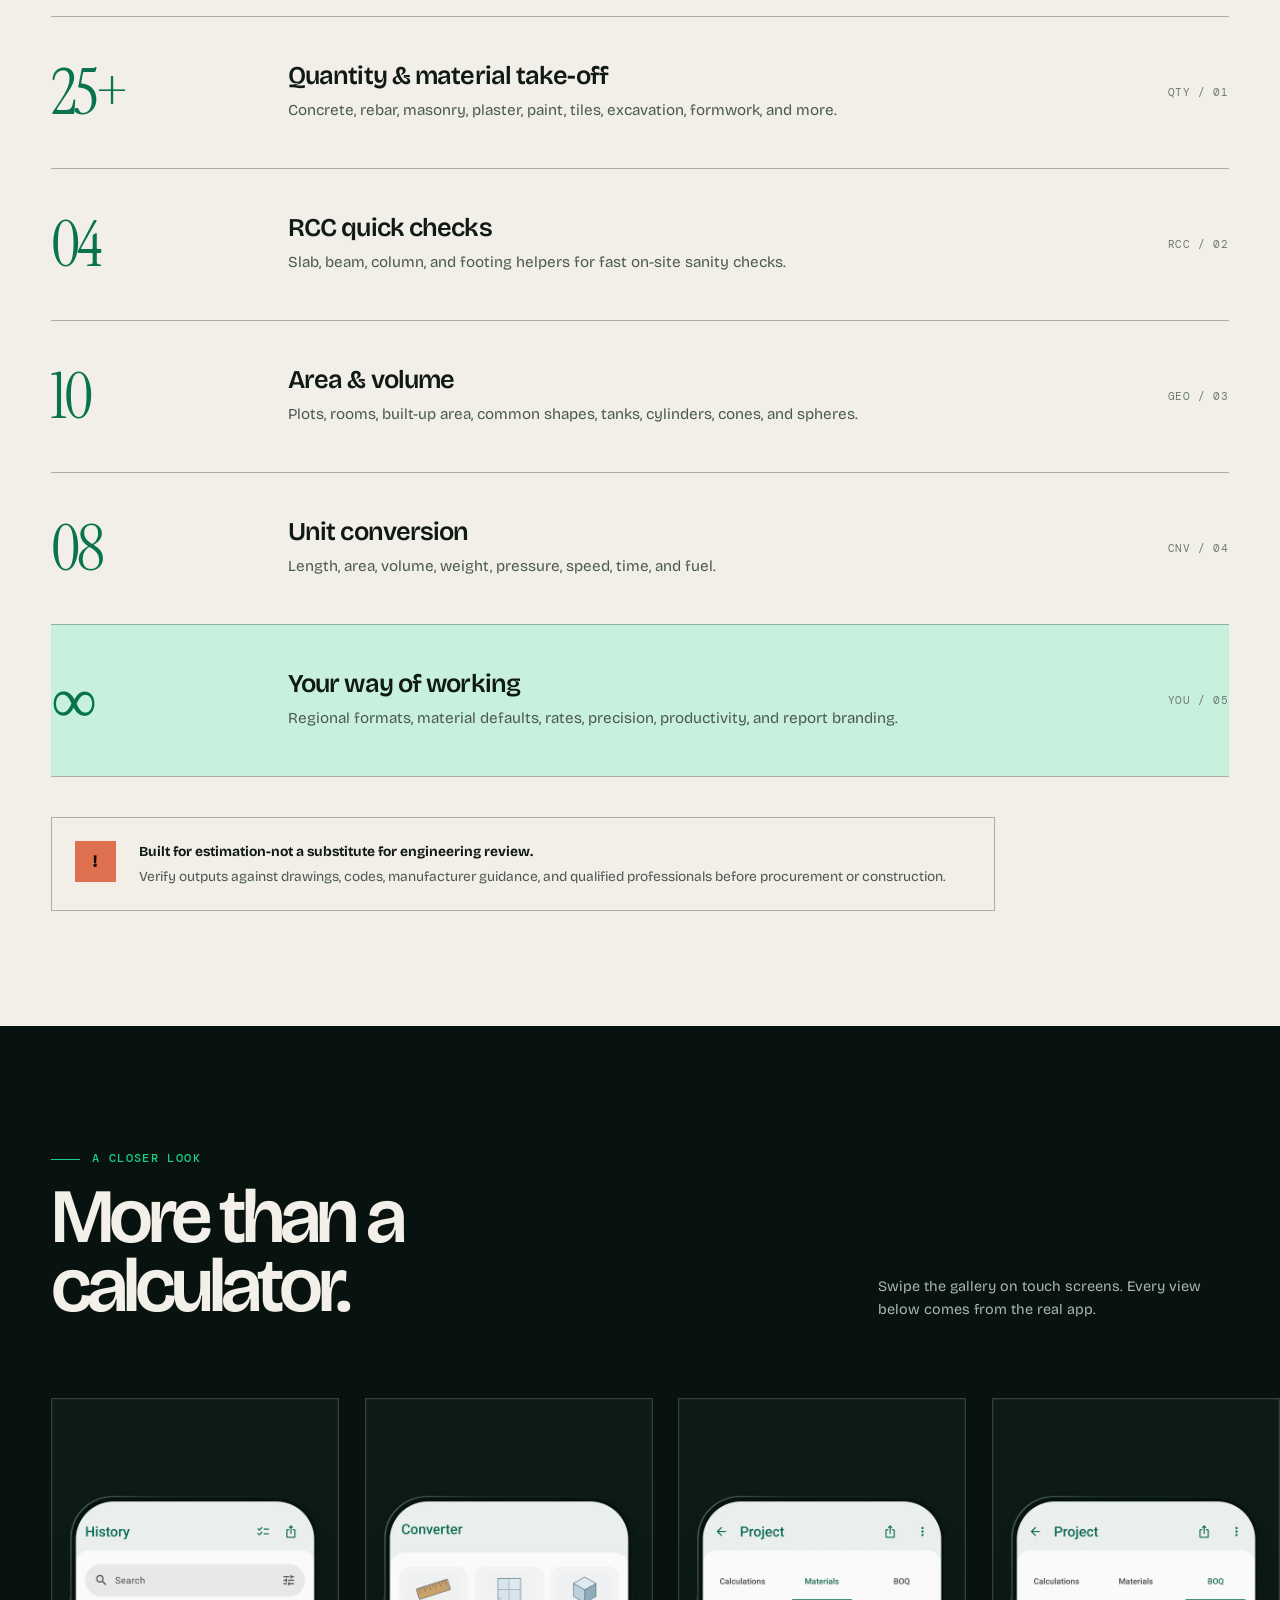
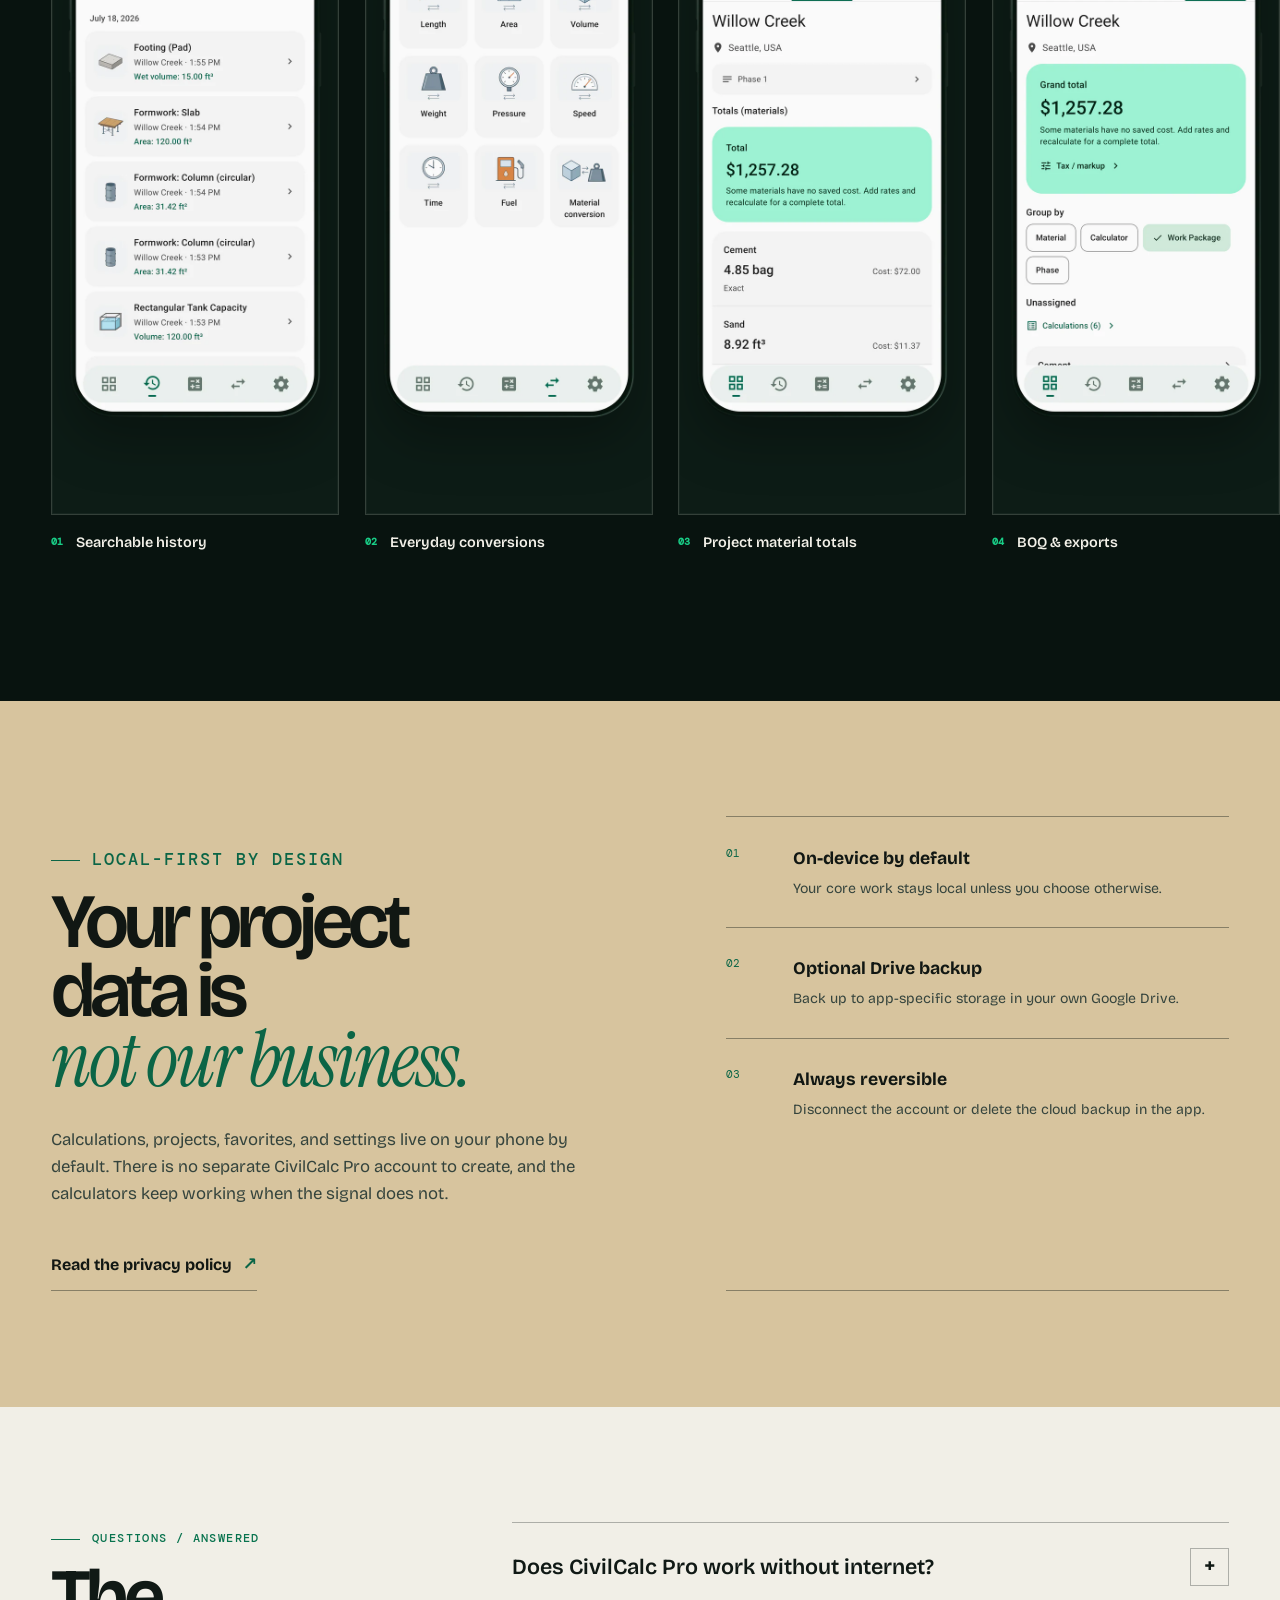
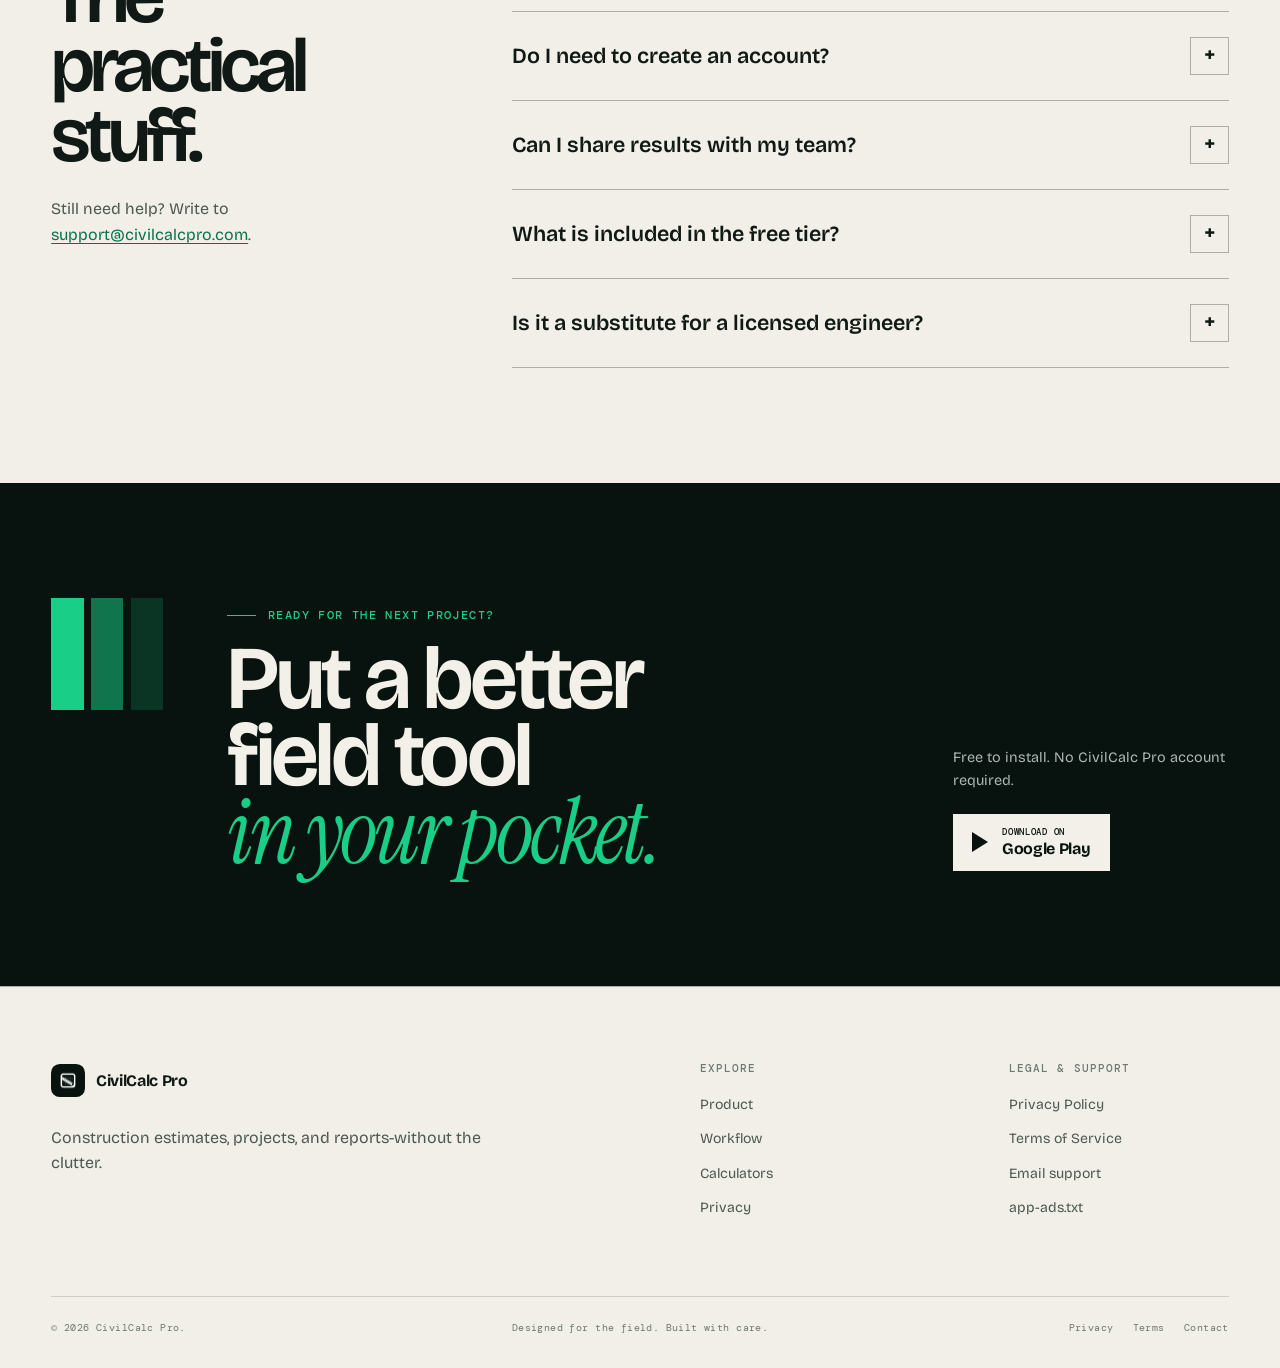
==== commit 019d26c3: "bug fixes" ====
--- a/index.html
+++ b/index.html
@@ -77,7 +77,9 @@
       rel="stylesheet"
       href="https://fonts.googleapis.com/css2?family=Bricolage+Grotesque:opsz,wght@12..96,400;12..96,500;12..96,600;12..96,700;12..96,800&amp;family=DM+Mono:wght@400;500&amp;family=Instrument+Serif:ital@0;1&amp;display=swap"
     />
-    <link rel="stylesheet" href="/assets/styles.css?v=webp-20261030" />
+    <link rel="stylesheet" href="/assets/styles.css?v=loading-20261030-2" />
+    <script src="/assets/showcase.js?v=loading-20261030-2" defer></script>
+    <noscript><style>.showcase-image { display: none; }</style></noscript>
 
     <script type="application/ld+json">
       {
@@ -247,35 +249,49 @@
             <span class="measure measure--side" aria-hidden="true">FIG 01</span>
 
             <figure class="device device--left" aria-hidden="true">
-              <img
+              <img class="showcase-image"
+                sizes="(max-width: 700px) 70vw, 320px"
+                decoding="async"
+                data-showcase="scientific-calculator.png"
+                width="1100"
+                height="2275"
+                alt=""
+                loading="lazy"
+              />
+              <noscript><img
                 src="/public/images/showcase/Light/scientific-calculator-1100.webp?v=webp-20261030"
                 srcset="/public/images/showcase/Light/scientific-calculator-550.webp?v=webp-20261030 550w, /public/images/showcase/Light/scientific-calculator-1100.webp?v=webp-20261030 1100w"
                 sizes="(max-width: 700px) 70vw, 320px"
                 decoding="async"
-                data-showcase="scientific-calculator.png"
                 width="1100"
                 height="2275"
                 alt=""
                 loading="lazy"
-              />
+              /></noscript>
             </figure>
             <figure class="device device--right" aria-hidden="true">
-              <img
+              <img class="showcase-image"
+                sizes="(max-width: 700px) 70vw, 320px"
+                decoding="async"
+                data-showcase="figma-replace-project-summary.png"
+                width="1100"
+                height="2275"
+                alt=""
+                loading="lazy"
+              />
+              <noscript><img
                 src="/public/images/showcase/Light/figma-replace-project-summary-1100.webp?v=webp-20261030"
                 srcset="/public/images/showcase/Light/figma-replace-project-summary-550.webp?v=webp-20261030 550w, /public/images/showcase/Light/figma-replace-project-summary-1100.webp?v=webp-20261030 1100w"
                 sizes="(max-width: 700px) 70vw, 320px"
                 decoding="async"
-                data-showcase="figma-replace-project-summary.png"
                 width="1100"
                 height="2275"
                 alt=""
                 loading="lazy"
-              />
+              /></noscript>
             </figure>
             <figure class="device device--main">
-              <img
-                src="/public/images/showcase/Light/home-calculators-1100.webp?v=webp-20261030"
-                srcset="/public/images/showcase/Light/home-calculators-550.webp?v=webp-20261030 550w, /public/images/showcase/Light/home-calculators-1100.webp?v=webp-20261030 1100w"
+              <img class="showcase-image"
                 sizes="(max-width: 700px) 70vw, 320px"
                 decoding="async"
                 data-showcase="home-calculators.png"
@@ -285,6 +301,17 @@
                 loading="eager"
                 fetchpriority="high"
               />
+              <noscript><img
+                src="/public/images/showcase/Light/home-calculators-1100.webp?v=webp-20261030"
+                srcset="/public/images/showcase/Light/home-calculators-550.webp?v=webp-20261030 550w, /public/images/showcase/Light/home-calculators-1100.webp?v=webp-20261030 1100w"
+                sizes="(max-width: 700px) 70vw, 320px"
+                decoding="async"
+                width="1100"
+                height="2275"
+                alt="CivilCalc Pro calculator library with construction categories and material illustrations"
+                loading="eager"
+                fetchpriority="high"
+              /></noscript>
             </figure>
 
             <div class="stage-note stage-note--top">
@@ -443,11 +470,9 @@
                 FIG 02 / CHOOSE
               </div>
               <div class="screen-window">
-                <img
+                <img class="showcase-image"
                   id="workflow-screen"
-                  src="/public/images/showcase/Light/rcc-library-1100.webp?v=webp-20261030"
-                  srcset="/public/images/showcase/Light/rcc-library-550.webp?v=webp-20261030 550w, /public/images/showcase/Light/rcc-library-1100.webp?v=webp-20261030 1100w"
-                  sizes="(max-width: 700px) 70vw, 320px"
+                    sizes="(max-width: 700px) 70vw, 320px"
                   decoding="async"
                   data-showcase="rcc-library.png"
                   width="1100"
@@ -455,6 +480,16 @@
                   alt="CivilCalc Pro RCC calculator library"
                   loading="lazy"
                 />
+              <noscript><img
+                  src="/public/images/showcase/Light/rcc-library-1100.webp?v=webp-20261030"
+                  srcset="/public/images/showcase/Light/rcc-library-550.webp?v=webp-20261030 550w, /public/images/showcase/Light/rcc-library-1100.webp?v=webp-20261030 1100w"
+                  sizes="(max-width: 700px) 70vw, 320px"
+                  decoding="async"
+                  width="1100"
+                  height="2275"
+                  alt="CivilCalc Pro RCC calculator library"
+                  loading="lazy"
+                /></noscript>
                 <span id="workflow-status" class="workflow-status" role="status" hidden></span>
               </div>
               <div class="board-scale" aria-hidden="true">
@@ -574,65 +609,97 @@
         >
           <figure class="tour-card tour-card--tall">
             <div class="tour-image">
-              <img
+              <img class="showcase-image"
+                sizes="(max-width: 700px) 70vw, 320px"
+                decoding="async"
+                data-showcase="history.png"
+                width="1100"
+                height="2275"
+                alt="Searchable CivilCalc Pro calculation history"
+                loading="lazy"
+              />
+              <noscript><img
                 src="/public/images/showcase/Light/history-1100.webp?v=webp-20261030"
                 srcset="/public/images/showcase/Light/history-550.webp?v=webp-20261030 550w, /public/images/showcase/Light/history-1100.webp?v=webp-20261030 1100w"
                 sizes="(max-width: 700px) 70vw, 320px"
                 decoding="async"
-                data-showcase="history.png"
                 width="1100"
                 height="2275"
                 alt="Searchable CivilCalc Pro calculation history"
                 loading="lazy"
-              />
+              /></noscript>
             </div>
             <figcaption><span>01</span> Searchable history</figcaption>
           </figure>
           <figure class="tour-card">
             <div class="tour-image">
-              <img
+              <img class="showcase-image"
+                sizes="(max-width: 700px) 70vw, 320px"
+                decoding="async"
+                data-showcase="unit-converter.png"
+                width="1100"
+                height="2275"
+                alt="CivilCalc Pro unit converter categories"
+                loading="lazy"
+              />
+              <noscript><img
                 src="/public/images/showcase/Light/unit-converter-1100.webp?v=webp-20261030"
                 srcset="/public/images/showcase/Light/unit-converter-550.webp?v=webp-20261030 550w, /public/images/showcase/Light/unit-converter-1100.webp?v=webp-20261030 1100w"
                 sizes="(max-width: 700px) 70vw, 320px"
                 decoding="async"
-                data-showcase="unit-converter.png"
                 width="1100"
                 height="2275"
                 alt="CivilCalc Pro unit converter categories"
                 loading="lazy"
-              />
+              /></noscript>
             </div>
             <figcaption><span>02</span> Everyday conversions</figcaption>
           </figure>
           <figure class="tour-card tour-card--wide">
             <div class="tour-image tour-image--summary">
-              <img
+              <img class="showcase-image"
+                sizes="(max-width: 700px) 70vw, 320px"
+                decoding="async"
+                data-showcase="figma-replace-project-summary.png"
+                width="1100"
+                height="2275"
+                alt="CivilCalc Pro project material summary with quantities and saved costs"
+                loading="lazy"
+              />
+              <noscript><img
                 src="/public/images/showcase/Light/figma-replace-project-summary-1100.webp?v=webp-20261030"
                 srcset="/public/images/showcase/Light/figma-replace-project-summary-550.webp?v=webp-20261030 550w, /public/images/showcase/Light/figma-replace-project-summary-1100.webp?v=webp-20261030 1100w"
                 sizes="(max-width: 700px) 70vw, 320px"
                 decoding="async"
-                data-showcase="figma-replace-project-summary.png"
                 width="1100"
                 height="2275"
                 alt="CivilCalc Pro project material summary with quantities and saved costs"
                 loading="lazy"
-              />
+              /></noscript>
             </div>
             <figcaption><span>03</span> Project material totals</figcaption>
           </figure>
           <figure class="tour-card">
             <div class="tour-image tour-image--boq">
-              <img
+              <img class="showcase-image"
+                sizes="(max-width: 700px) 70vw, 320px"
+                decoding="async"
+                data-showcase="figma-replace-boq-export.png"
+                width="1100"
+                height="2275"
+                alt="CivilCalc Pro bill of quantities with material costs and export action"
+                loading="lazy"
+              />
+              <noscript><img
                 src="/public/images/showcase/Light/figma-replace-boq-export-1100.webp?v=webp-20261030"
                 srcset="/public/images/showcase/Light/figma-replace-boq-export-550.webp?v=webp-20261030 550w, /public/images/showcase/Light/figma-replace-boq-export-1100.webp?v=webp-20261030 1100w"
                 sizes="(max-width: 700px) 70vw, 320px"
                 decoding="async"
-                data-showcase="figma-replace-boq-export.png"
                 width="1100"
                 height="2275"
                 alt="CivilCalc Pro bill of quantities with material costs and export action"
                 loading="lazy"
-              />
+              /></noscript>
             </div>
             <figcaption><span>04</span> BOQ &amp; exports</figcaption>
           </figure>
@@ -827,7 +894,6 @@
       </div>
     </footer>
 
-    <script src="/assets/showcase.js?v=webp-20261030" defer></script>
     <script>
       (function () {
         var year = document.getElementById("year");
--- a/assets/styles.css
+++ b/assets/styles.css
@@ -690,6 +690,10 @@
   height: auto;
 }
 
+.showcase-image {
+  aspect-ratio: 1100 / 2275;
+}
+
 .device--main {
   z-index: 3;
   top: 4rem;
@@ -1059,9 +1063,6 @@
 .screen-window img {
   width: 100%;
   height: auto;
-  transition:
-    opacity 240ms ease,
-    transform 240ms var(--ease);
 }
 
 .screen-window img.is-changing {
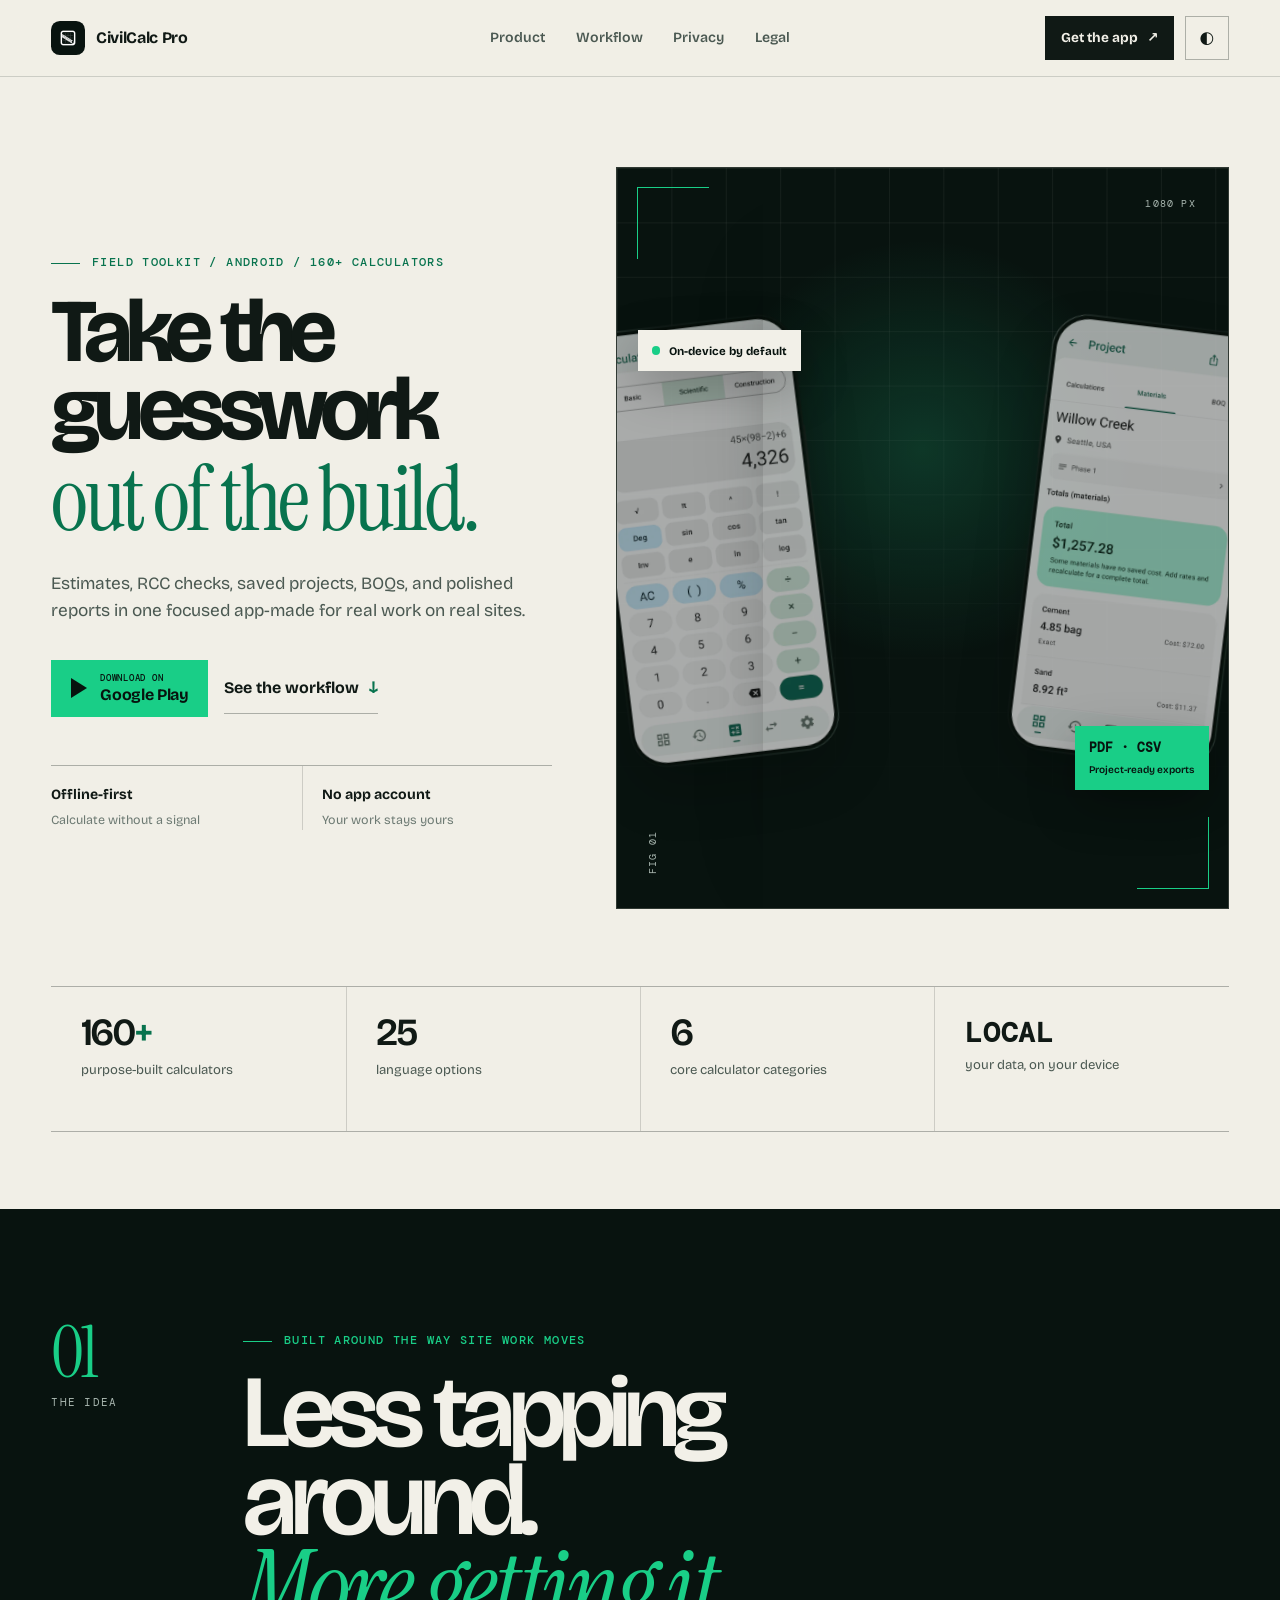
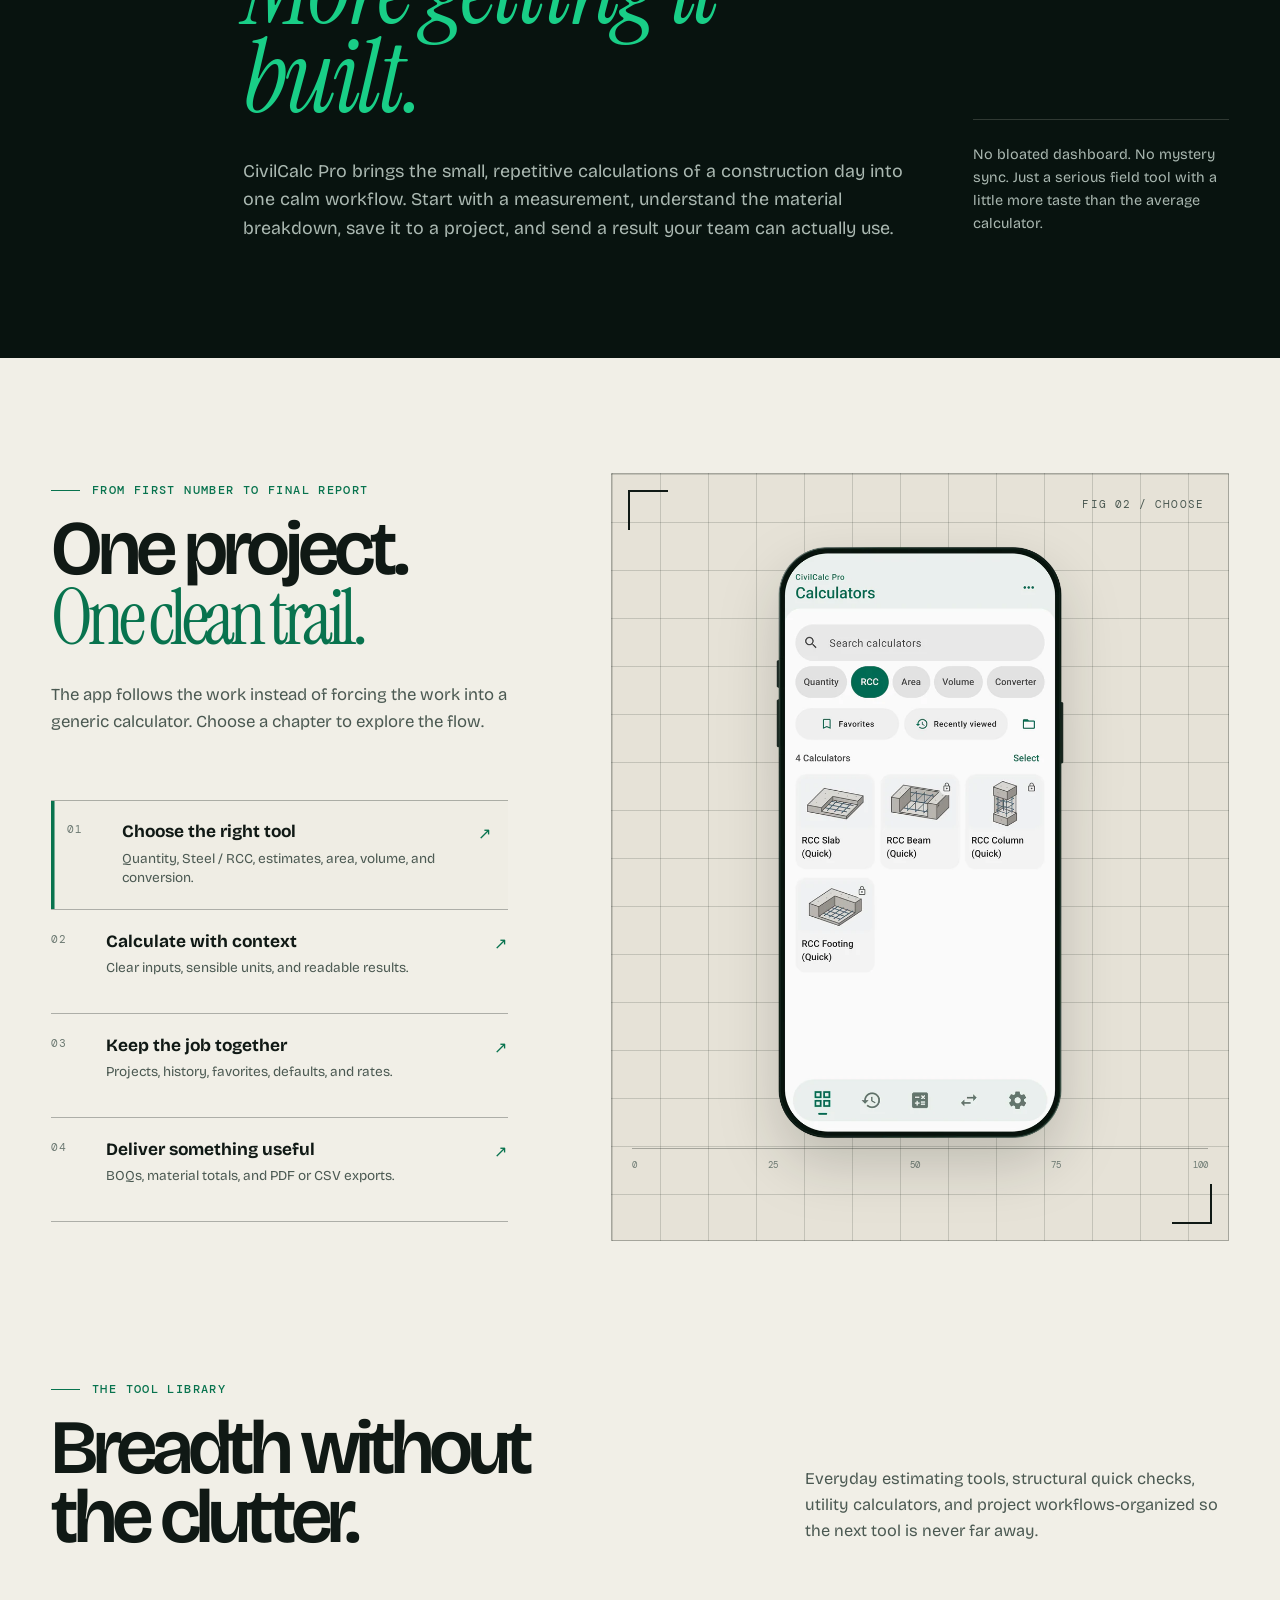
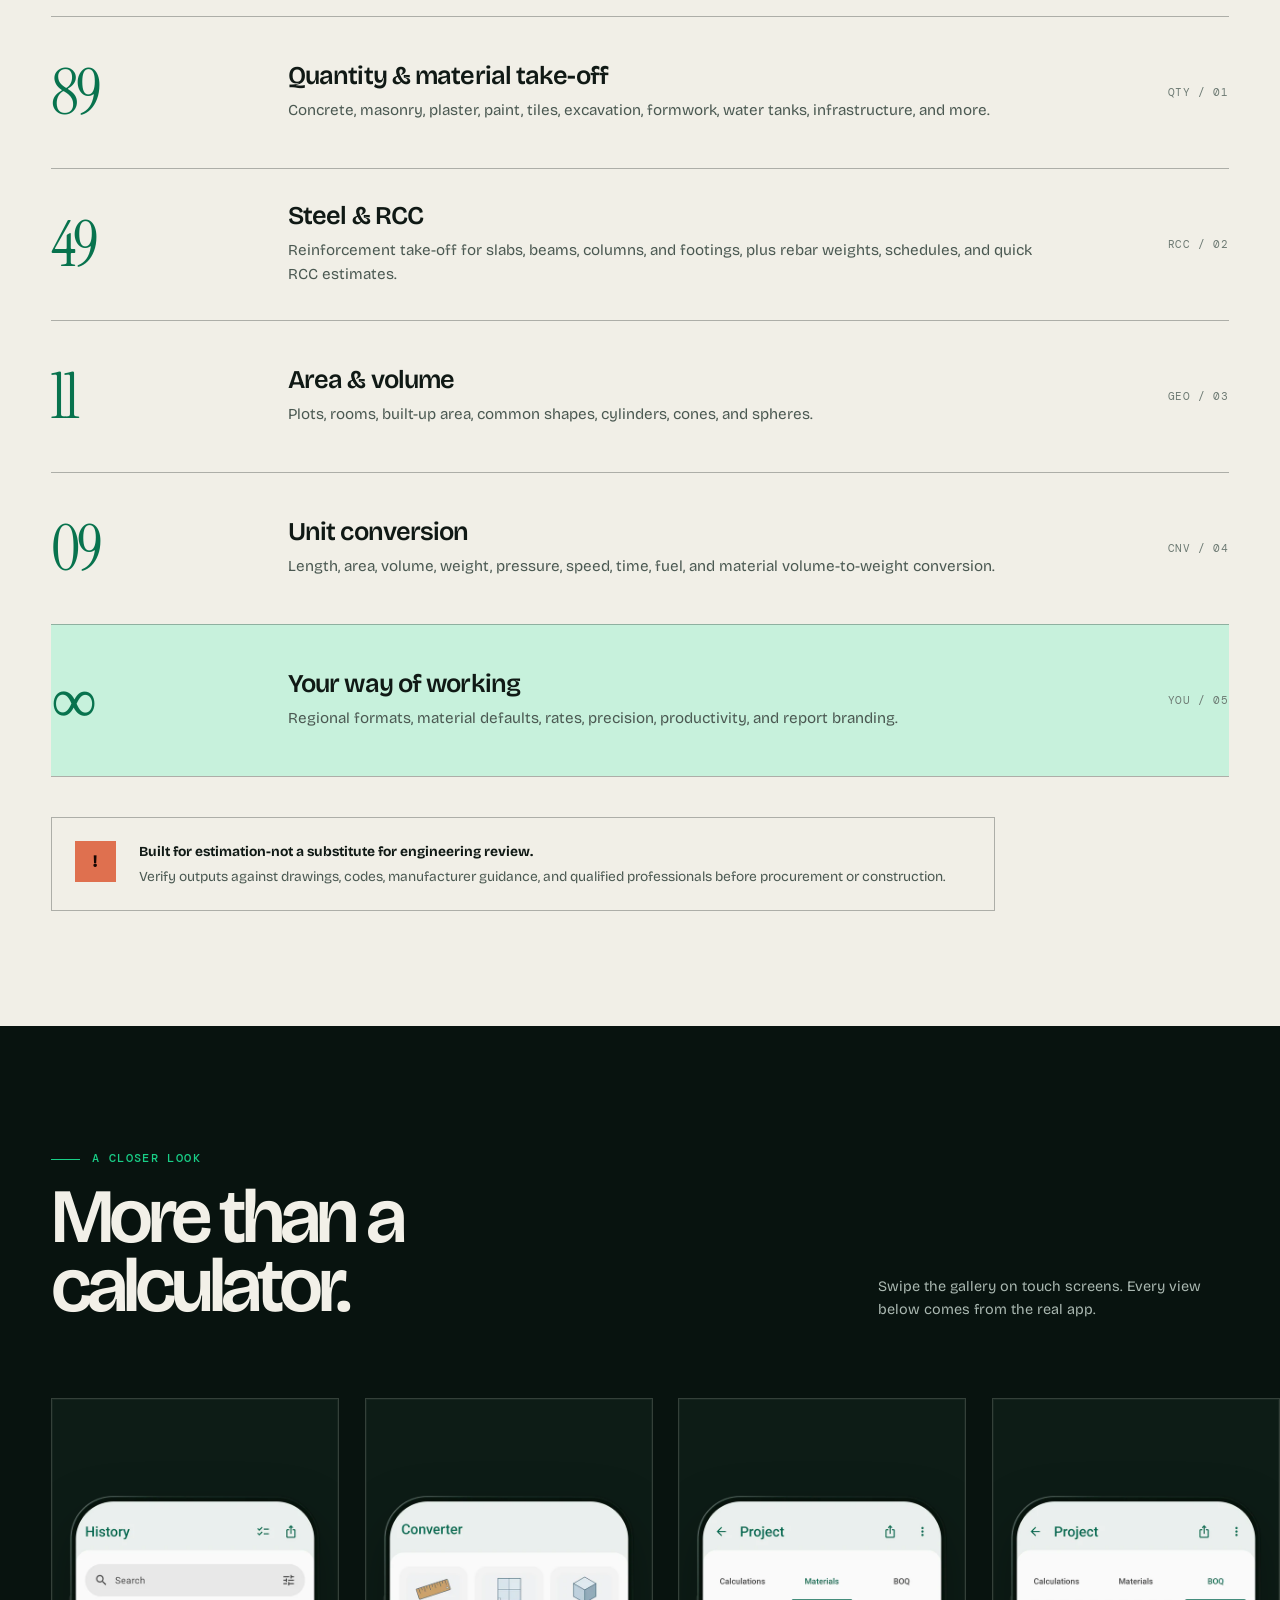
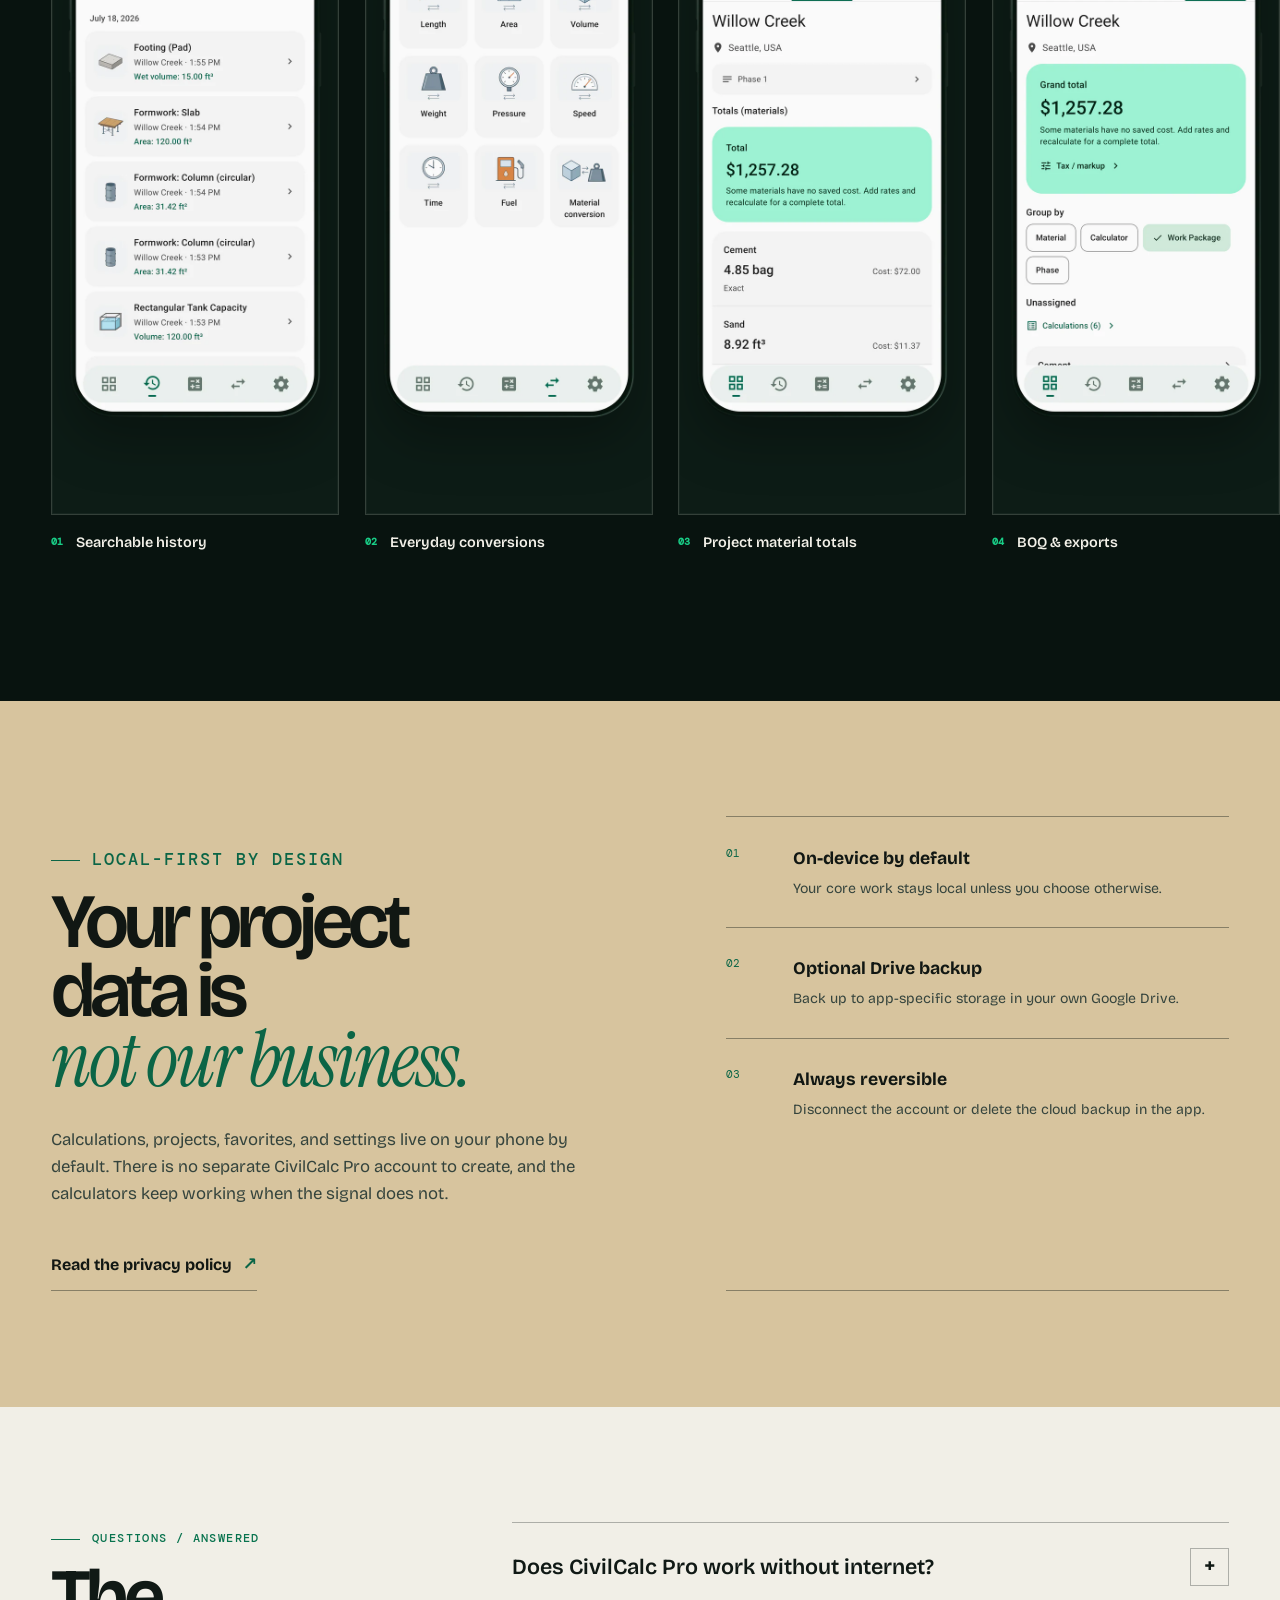
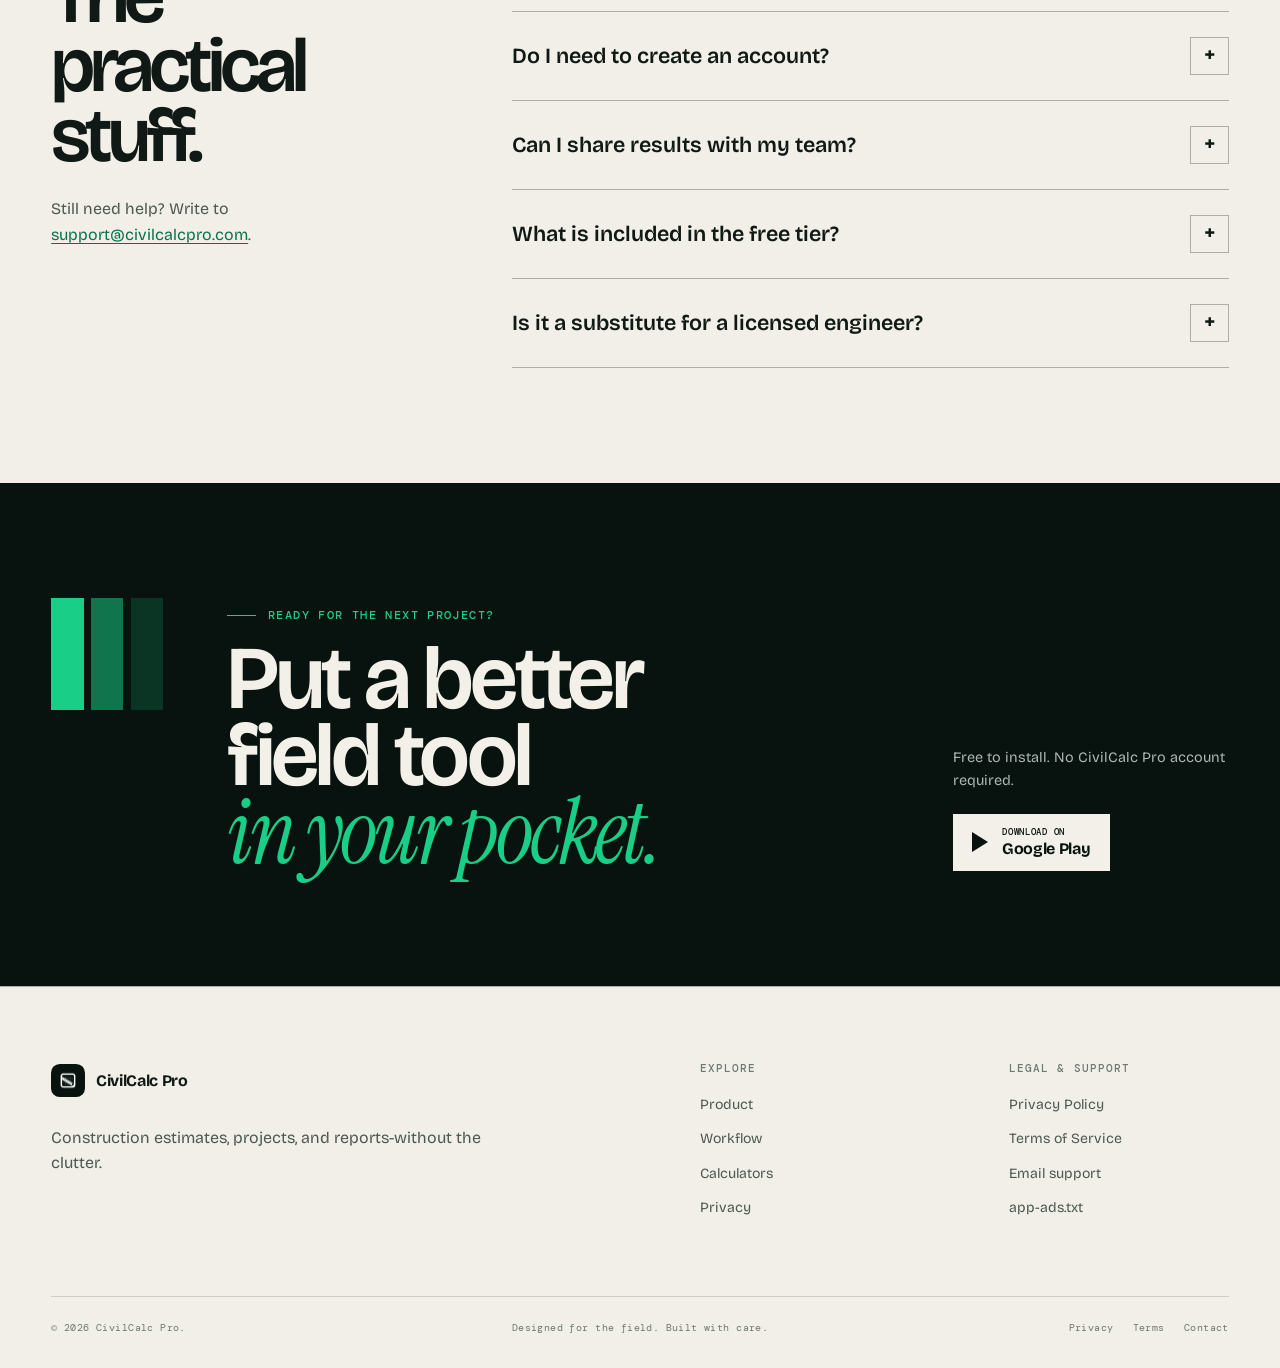
==== commit 113ca9bc: "update calculator count and new stuff" ====
--- a/index.html
+++ b/index.html
@@ -26,7 +26,7 @@
     <title>CivilCalc Pro - Construction Estimates, Projects &amp; BOQs</title>
     <meta
       name="description"
-      content="CivilCalc Pro is the Android field toolkit for construction estimates, RCC checks, projects, BOQs, PDF and CSV reports, and more than 50 civil engineering calculators."
+      content="CivilCalc Pro is the Android field toolkit for construction estimates, RCC checks, projects, BOQs, PDF and CSV reports, and more than 160 civil engineering calculators and tools."
     />
     <meta name="robots" content="index,follow" />
     <meta name="theme-color" content="#f1efe7" />
@@ -203,7 +203,7 @@
       <section class="hero" aria-labelledby="hero-title">
         <div class="container hero-grid">
           <div class="hero-copy reveal">
-            <p class="coordinate">FIELD TOOLKIT / ANDROID / 50+ CALCULATORS</p>
+            <p class="coordinate">FIELD TOOLKIT / ANDROID / 160+ CALCULATORS</p>
             <h1 id="hero-title">
               Take the guesswork
               <span>out of the build.</span>
@@ -330,15 +330,15 @@
           aria-label="CivilCalc Pro at a glance"
         >
           <div class="metric">
-            <strong>50<span>+</span></strong>
+            <strong>160<span>+</span></strong>
             <p>purpose-built calculators</p>
           </div>
           <div class="metric">
-            <strong>24<span>+</span></strong>
-            <p>supported languages</p>
+            <strong>25</strong>
+            <p>language options</p>
           </div>
           <div class="metric">
-            <strong>5</strong>
+            <strong>6</strong>
             <p>core calculator categories</p>
           </div>
           <div class="metric metric--word">
@@ -408,7 +408,7 @@
                 <span class="step-number">01</span>
                 <span>
                   <strong>Choose the right tool</strong>
-                  <small>Quantity, RCC, area, volume, and conversion.</small>
+                  <small>Quantity, Steel / RCC, estimates, area, volume, and conversion.</small>
                 </span>
                 <span class="step-arrow" aria-hidden="true">↗</span>
               </button>
@@ -521,44 +521,45 @@
 
           <div class="library-list">
             <article class="library-row reveal">
-              <span class="library-count">25+</span>
+              <span class="library-count">89</span>
               <div>
                 <h3>Quantity &amp; material take-off</h3>
                 <p>
-                  Concrete, rebar, masonry, plaster, paint, tiles, excavation,
-                  formwork, and more.
+                  Concrete, masonry, plaster, paint, tiles, excavation,
+                  formwork, water tanks, infrastructure, and more.
                 </p>
               </div>
               <span class="library-code">QTY / 01</span>
             </article>
             <article class="library-row reveal">
-              <span class="library-count">04</span>
+              <span class="library-count">49</span>
               <div>
-                <h3>RCC quick checks</h3>
+                <h3>Steel &amp; RCC</h3>
                 <p>
-                  Slab, beam, column, and footing helpers for fast on-site
-                  sanity checks.
+                  Reinforcement take-off for slabs, beams, columns, and footings,
+                  plus rebar weights, schedules, and quick RCC estimates.
                 </p>
               </div>
               <span class="library-code">RCC / 02</span>
             </article>
             <article class="library-row reveal">
-              <span class="library-count">10</span>
+              <span class="library-count">11</span>
               <div>
                 <h3>Area &amp; volume</h3>
                 <p>
-                  Plots, rooms, built-up area, common shapes, tanks, cylinders,
+                  Plots, rooms, built-up area, common shapes, cylinders,
                   cones, and spheres.
                 </p>
               </div>
               <span class="library-code">GEO / 03</span>
             </article>
             <article class="library-row reveal">
-              <span class="library-count">08</span>
+              <span class="library-count">09</span>
               <div>
                 <h3>Unit conversion</h3>
                 <p>
-                  Length, area, volume, weight, pressure, speed, time, and fuel.
+                  Length, area, volume, weight, pressure, speed, time, fuel,
+                  and material volume-to-weight conversion.
                 </p>
               </div>
               <span class="library-code">CNV / 04</span>
@@ -795,9 +796,9 @@
             <details>
               <summary>What is included in the free tier?</summary>
               <p>
-                Most calculators are available free with occasional ads. A paid
-                upgrade removes ads and unlocks the complete set without
-                rewarded-ad gates.
+                Some calculators are free, some unlock by watching an ad, and
+                others require Pro. Pro unlocks all calculators and removes ads.
+                The one-time Remove Ads purchase removes interstitial ads only.
               </p>
             </details>
             <details>
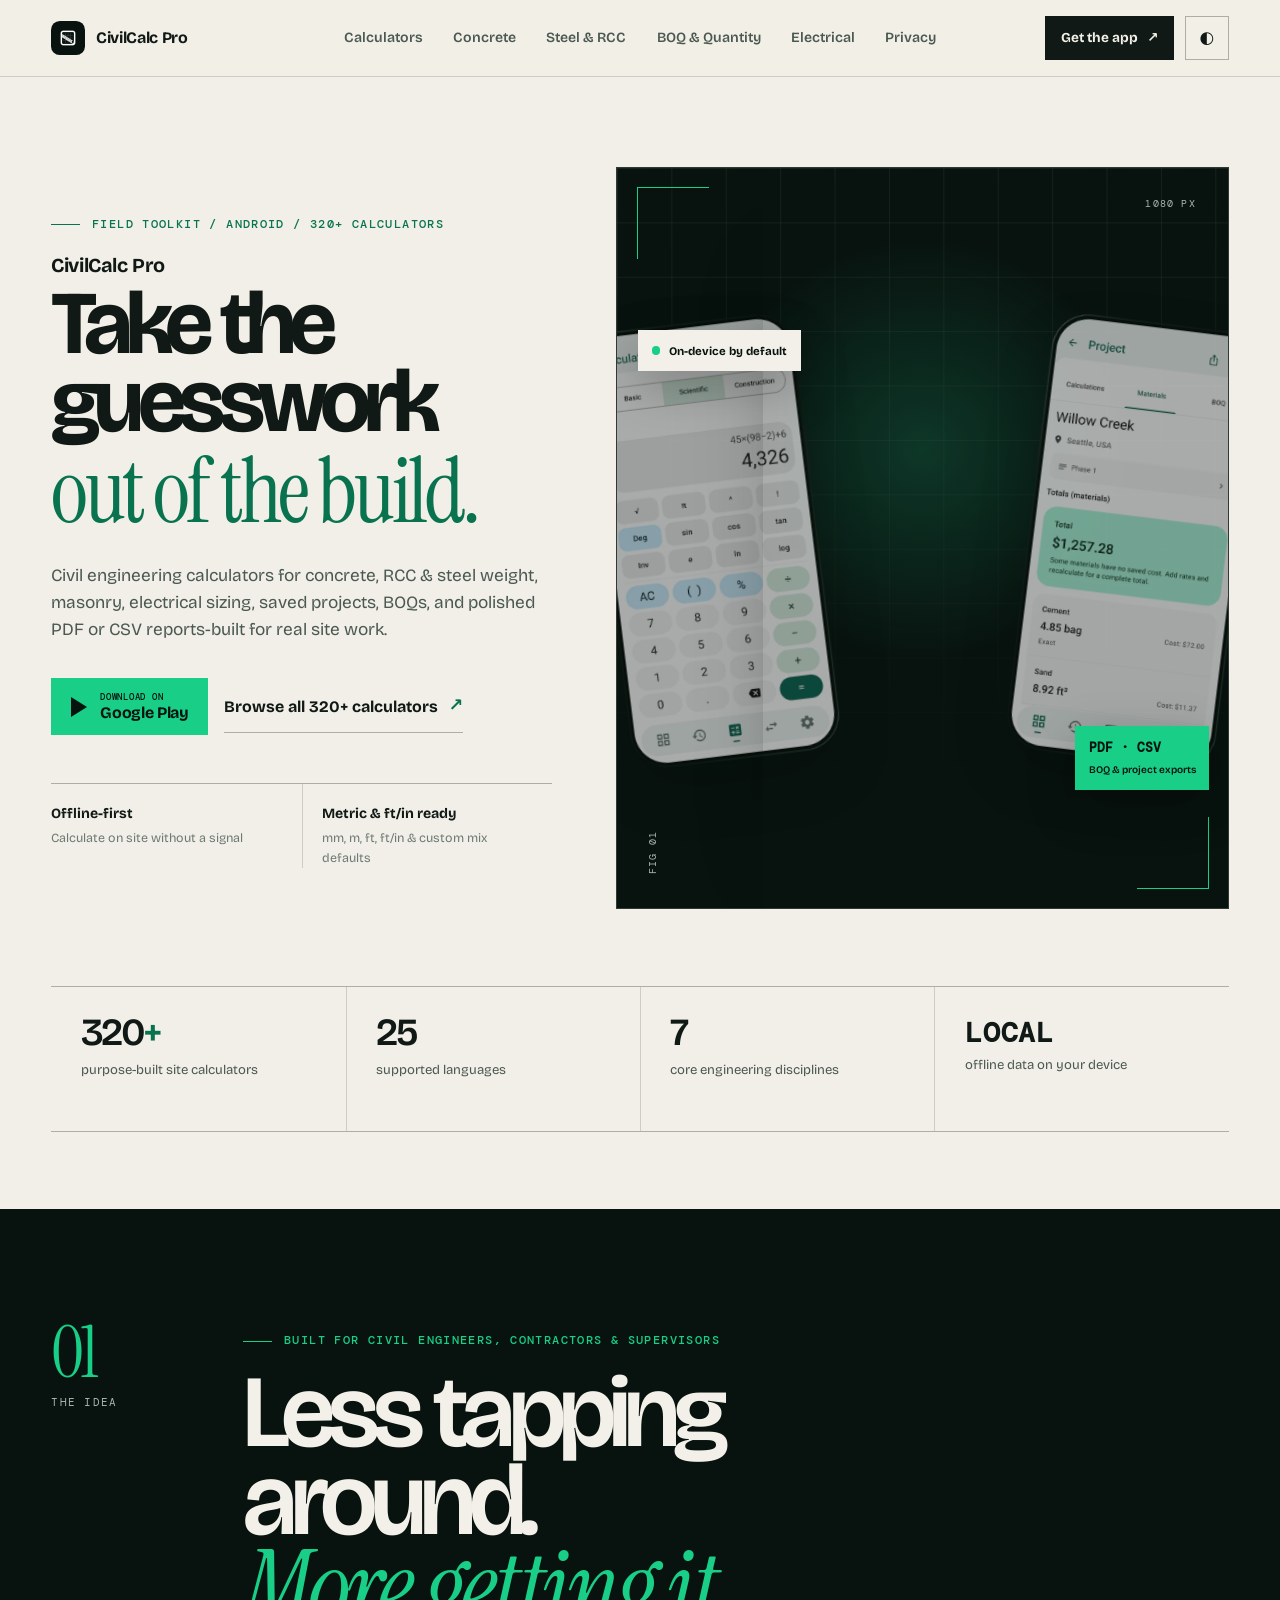
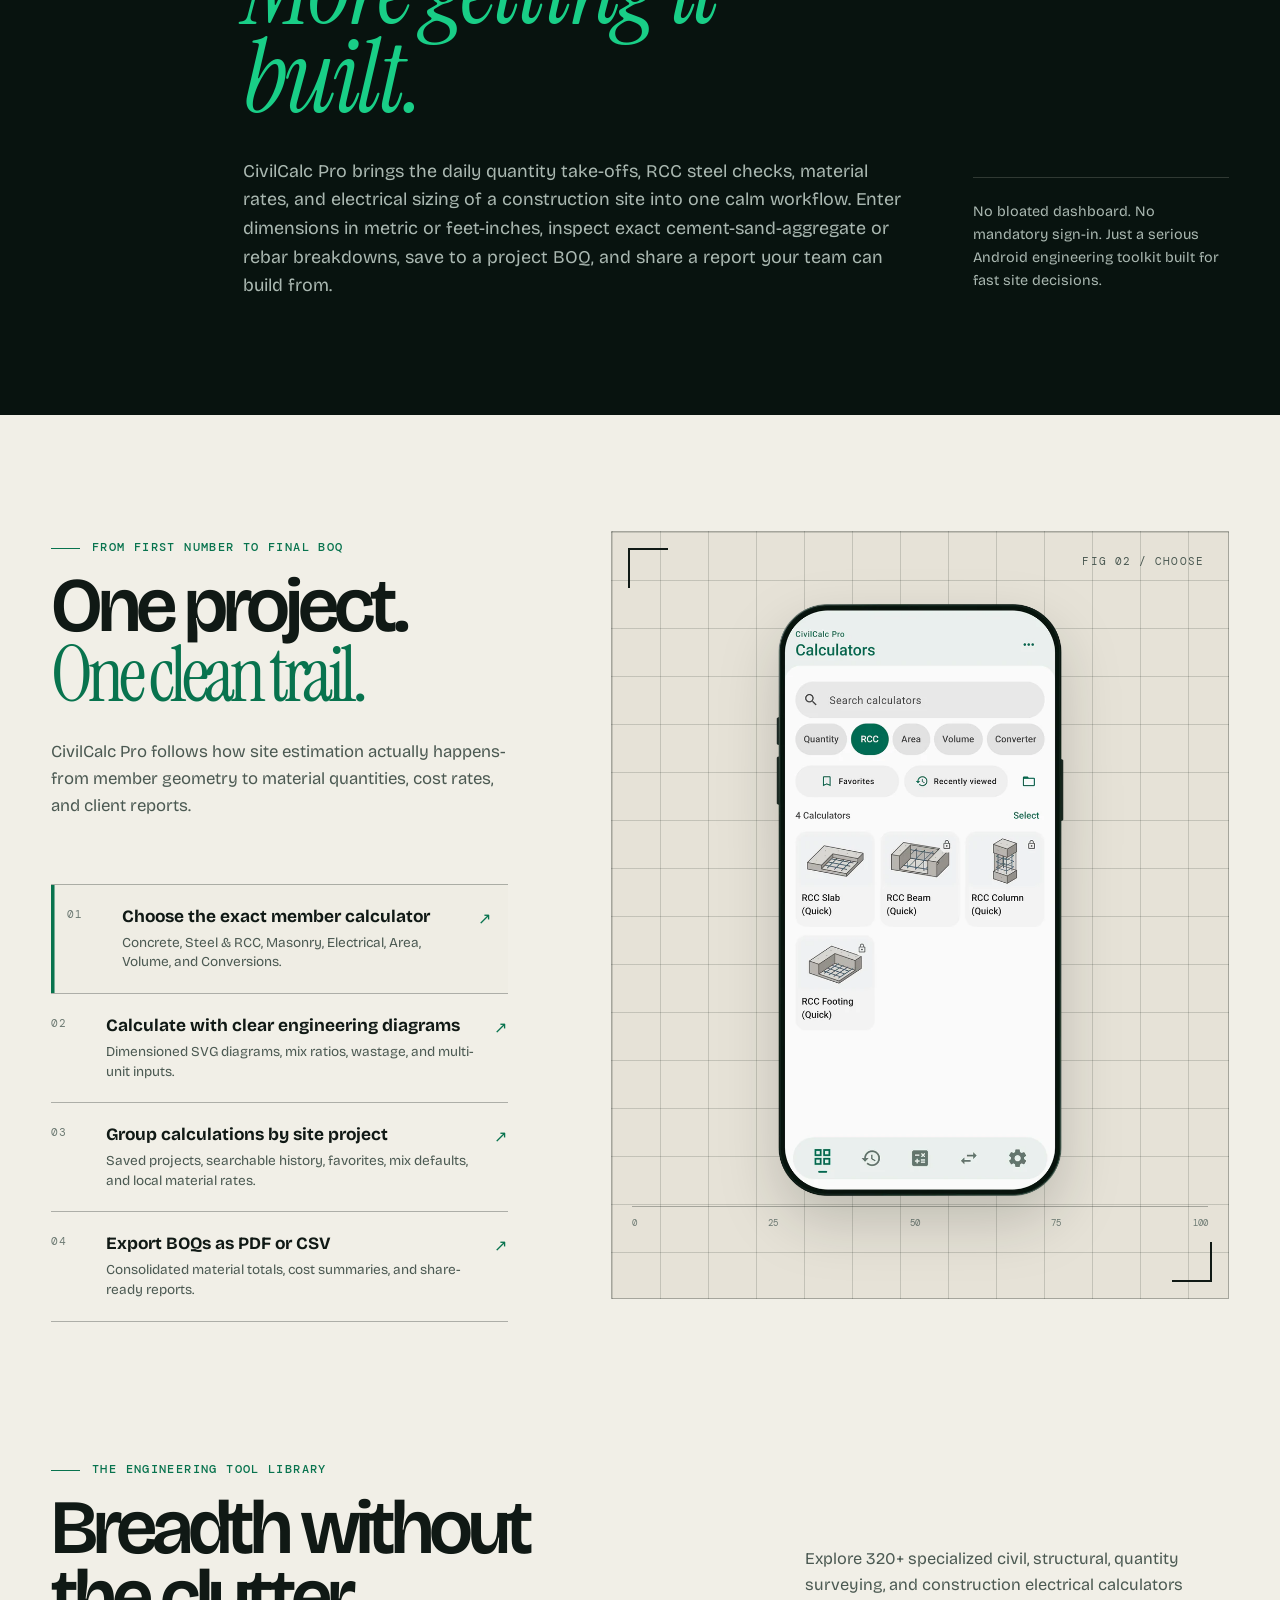
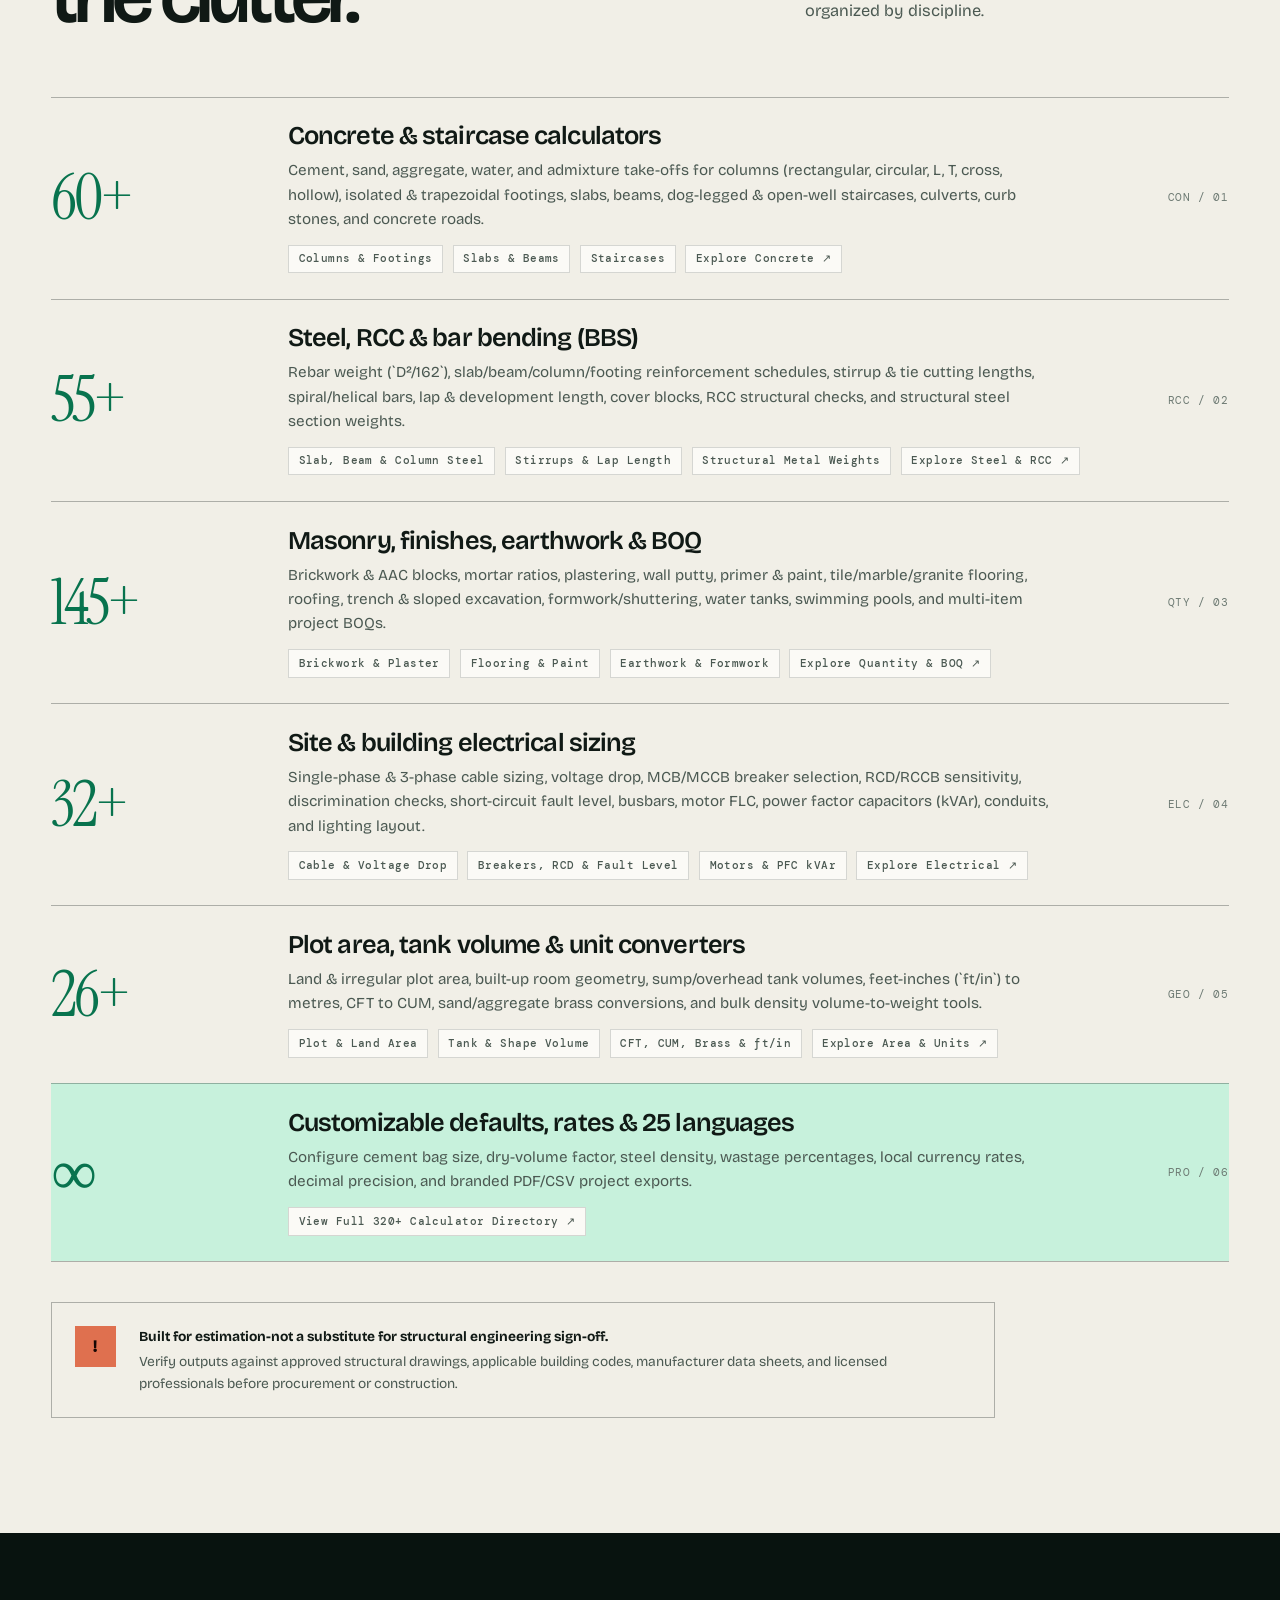
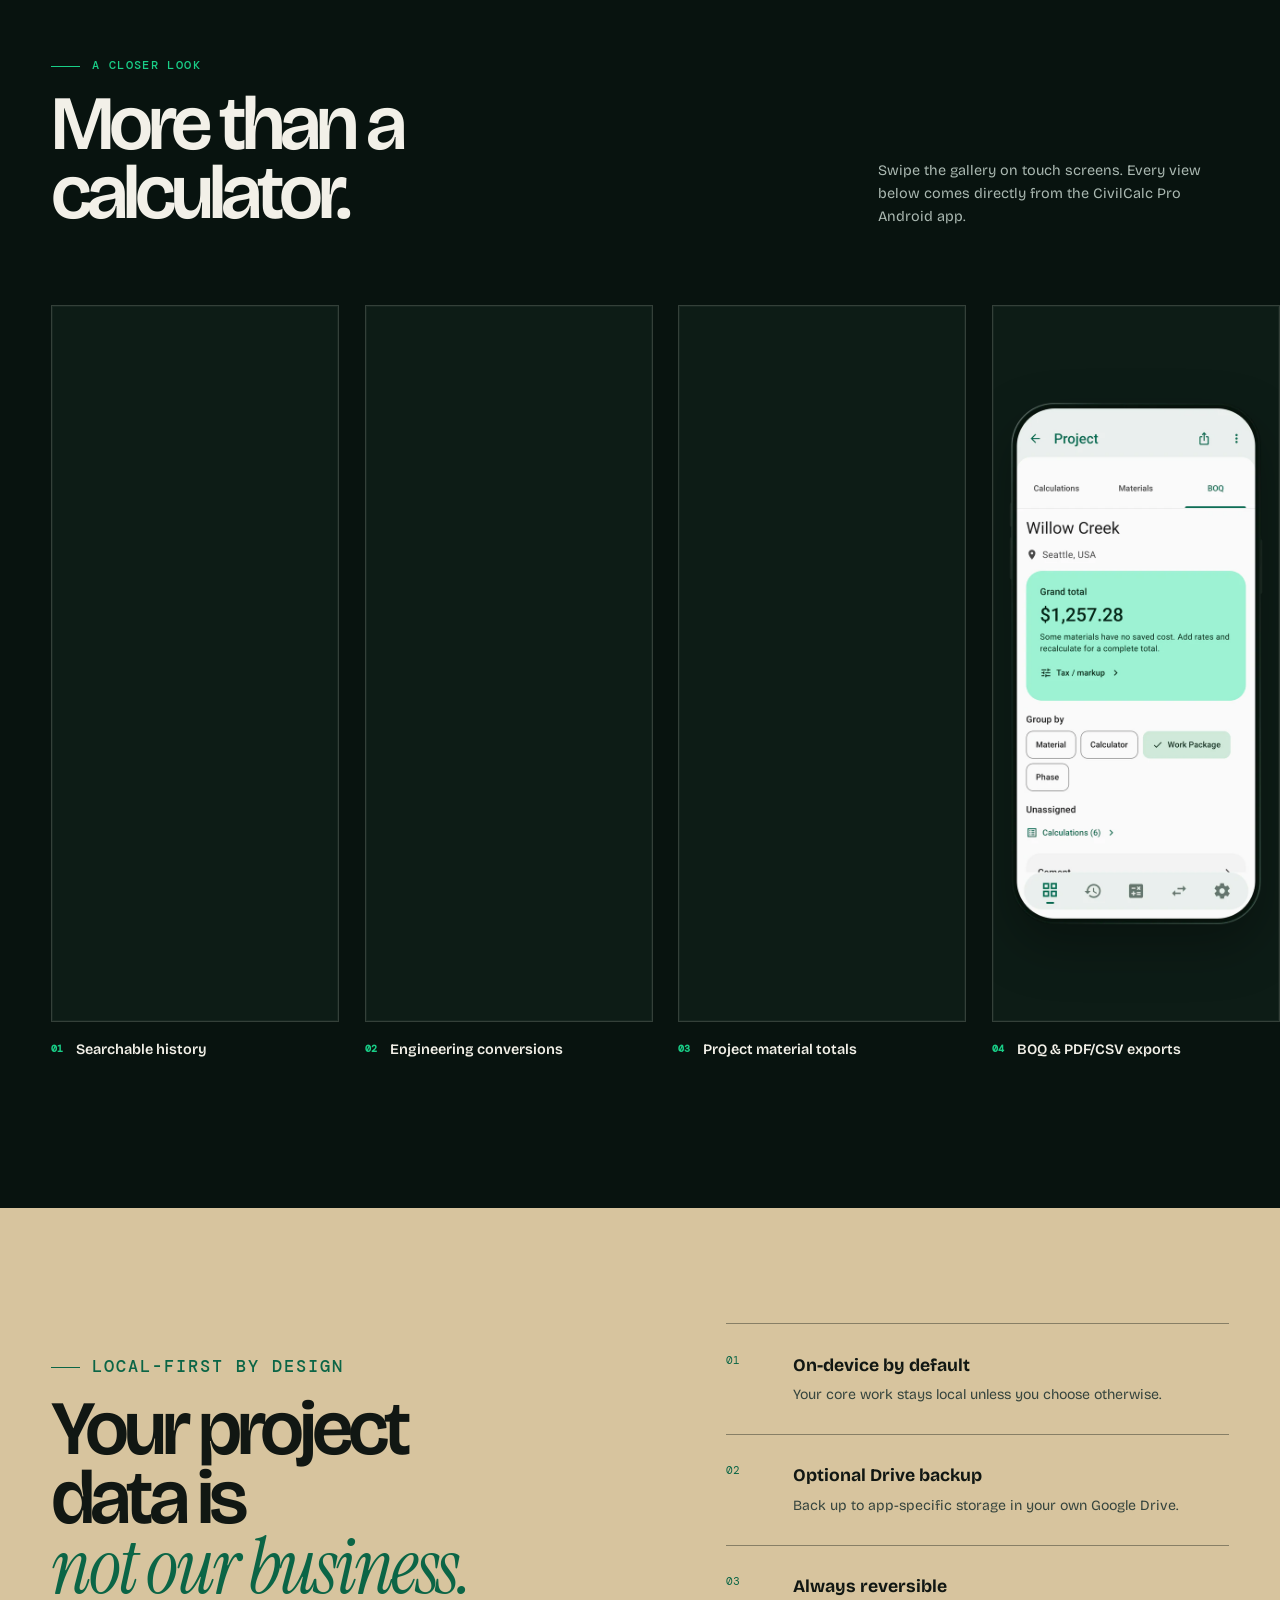
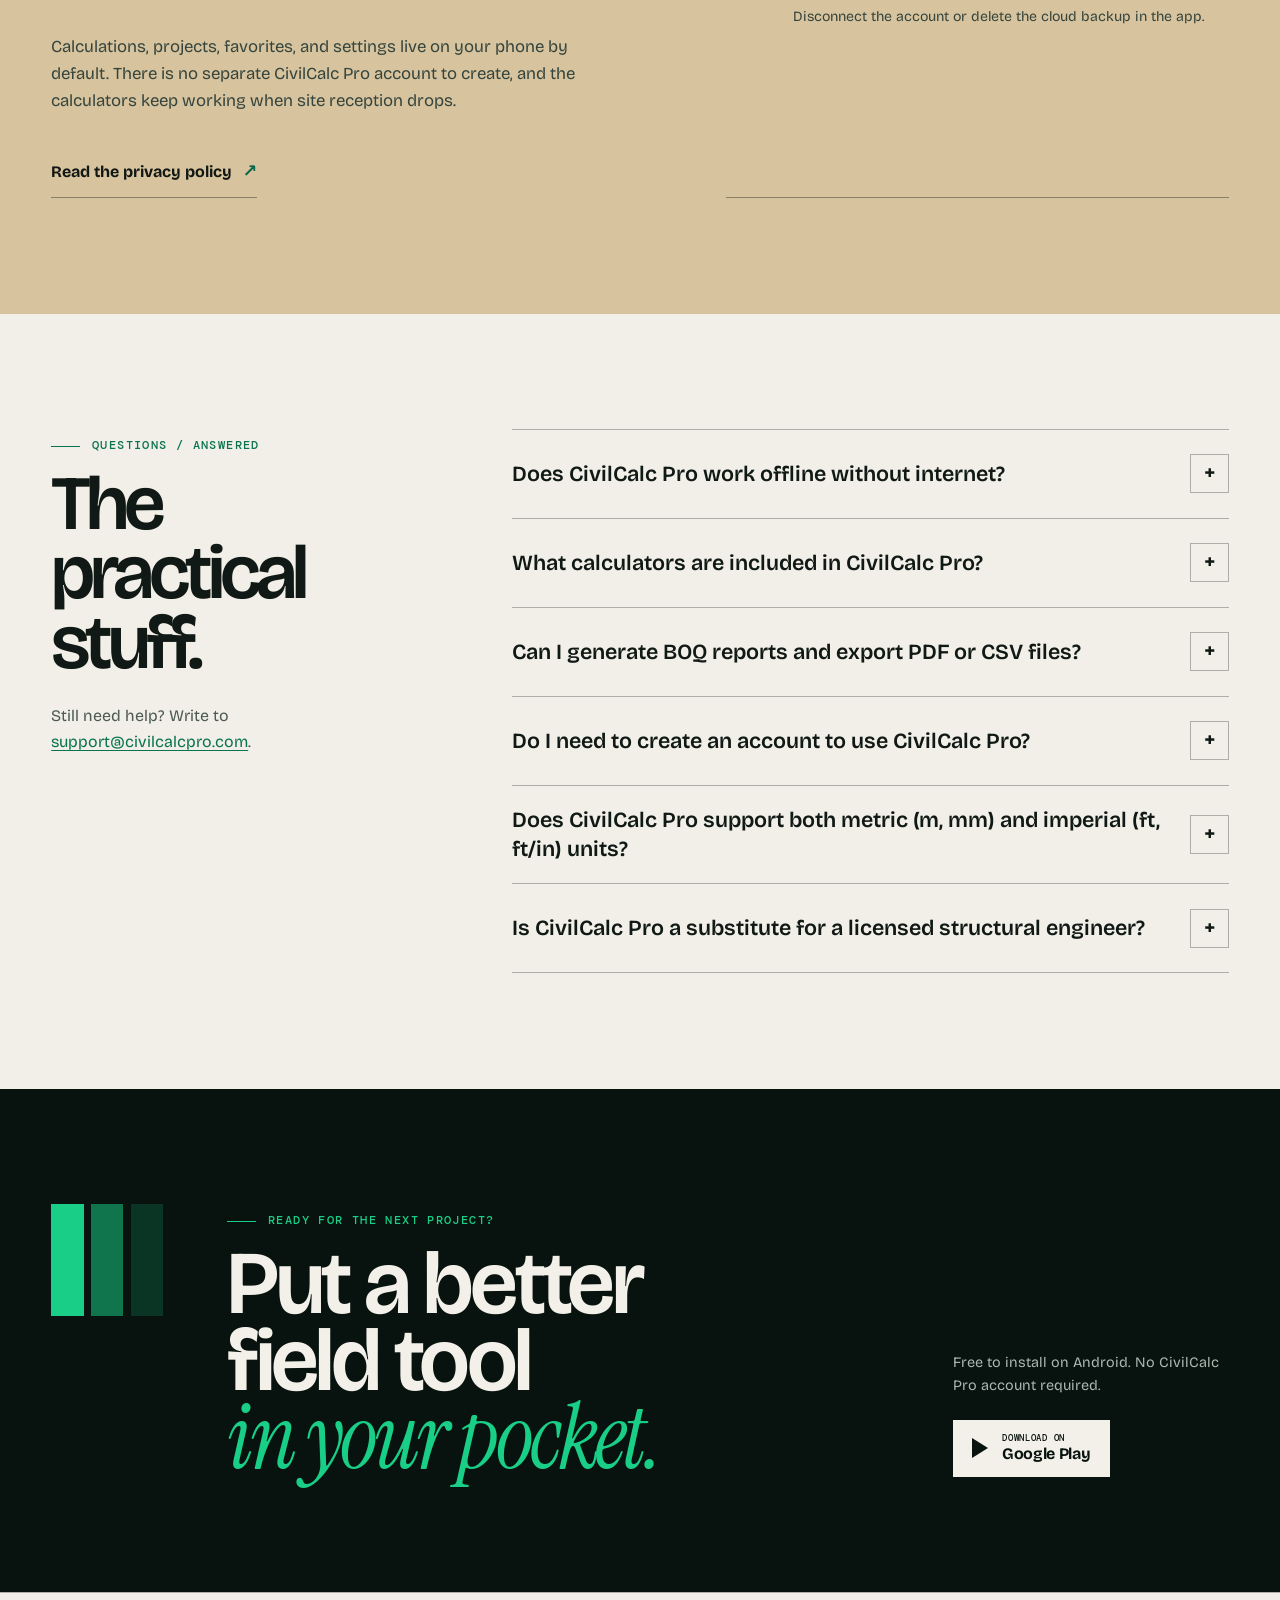
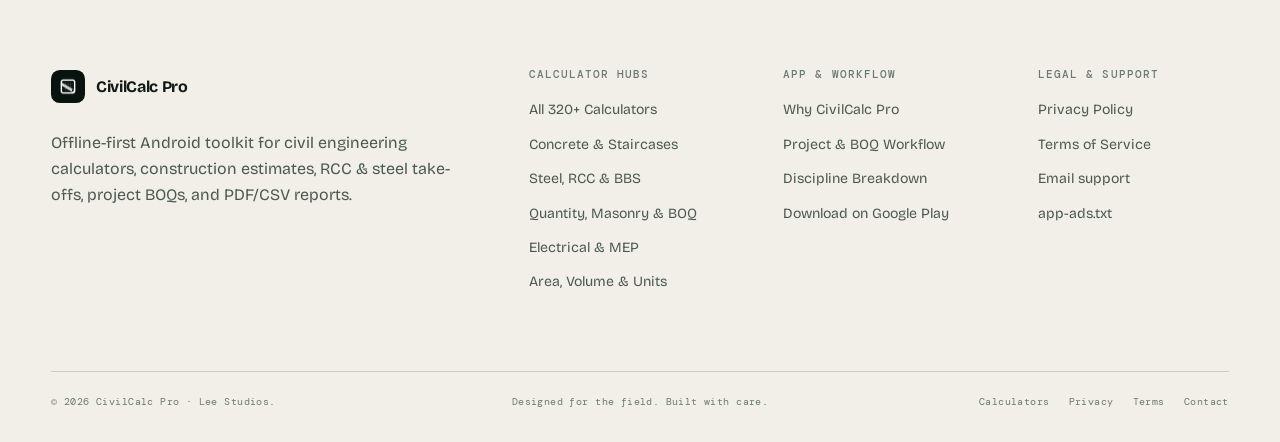
==== commit db5b5477: "SEO Optimization" ====
--- a/index.html
+++ b/index.html
@@ -23,15 +23,22 @@
       name="viewport"
       content="width=device-width, initial-scale=1, viewport-fit=cover"
     />
-    <title>CivilCalc Pro - Construction Estimates, Projects &amp; BOQs</title>
+    <title>
+      CivilCalc Pro - Civil Engineering Calculators, BOQ &amp; Construction
+      Estimate App
+    </title>
     <meta
       name="description"
-      content="CivilCalc Pro is the Android field toolkit for construction estimates, RCC checks, projects, BOQs, PDF and CSV reports, and more than 160 civil engineering calculators and tools."
+      content="CivilCalc Pro is the offline-first Android app with 320+ civil engineering calculators for concrete volume, RCC &amp; steel weight (BBS), brickwork, plaster, tiles, electrical sizing, project BOQs, and PDF/CSV reports."
     />
-    <meta name="robots" content="index,follow" />
+    <meta
+      name="robots"
+      content="index,follow,max-image-preview:large,max-snippet:-1,max-video-preview:-1"
+    />
     <meta name="theme-color" content="#f1efe7" />
     <meta name="application-name" content="CivilCalc Pro" />
     <meta name="apple-mobile-web-app-title" content="CivilCalc Pro" />
+    <meta name="author" content="Lee Studios" />
 
     <link rel="icon" href="/favicon.ico" sizes="any" />
     <link rel="shortcut icon" href="/favicon.ico" />
@@ -43,32 +50,39 @@
     <link rel="canonical" href="https://civilcalcpro.com/" />
 
     <meta property="og:site_name" content="CivilCalc Pro" />
+    <meta property="og:locale" content="en_US" />
     <meta property="og:type" content="website" />
     <meta
       property="og:title"
-      content="CivilCalc Pro - Construction Estimates, Projects &amp; BOQs"
+      content="CivilCalc Pro - Civil Engineering Calculators, BOQ &amp; Construction Estimate App"
     />
     <meta
       property="og:description"
-      content="One focused Android toolkit for site estimates, saved projects, BOQs, and clean PDF or CSV reports."
+      content="320+ offline civil engineering calculators for concrete, steel &amp; RCC, masonry, electrical sizing, saved site projects, BOQs, and clean PDF or CSV reports."
     />
     <meta property="og:url" content="https://civilcalcpro.com/" />
-    <meta property="og:image" content="https://civilcalcpro.com/logo-512.png" />
-    <meta property="og:image:width" content="512" />
-    <meta property="og:image:height" content="512" />
-    <meta property="og:image:alt" content="CivilCalc Pro logo" />
-    <meta name="twitter:card" content="summary" />
+    <meta
+      property="og:image"
+      content="https://civilcalcpro.com/og-banner.png"
+    />
+    <meta property="og:image:width" content="1200" />
+    <meta property="og:image:height" content="630" />
+    <meta
+      property="og:image:alt"
+      content="CivilCalc Pro - Civil Engineering Calculators and BOQ Android App"
+    />
+    <meta name="twitter:card" content="summary_large_image" />
     <meta
       name="twitter:title"
-      content="CivilCalc Pro - Construction Estimates, Projects &amp; BOQs"
+      content="CivilCalc Pro - Civil Engineering Calculators, BOQ &amp; Construction Estimate App"
     />
     <meta
       name="twitter:description"
-      content="One focused Android toolkit for site estimates, saved projects, BOQs, and clean PDF or CSV reports."
+      content="320+ offline civil engineering calculators for concrete, steel &amp; RCC, masonry, electrical sizing, saved site projects, BOQs, and clean PDF or CSV reports."
     />
     <meta
       name="twitter:image"
-      content="https://civilcalcpro.com/logo-512.png"
+      content="https://civilcalcpro.com/og-banner.png"
     />
 
     <link rel="preconnect" href="https://fonts.googleapis.com" />
@@ -77,47 +91,54 @@
       rel="stylesheet"
       href="https://fonts.googleapis.com/css2?family=Bricolage+Grotesque:opsz,wght@12..96,400;12..96,500;12..96,600;12..96,700;12..96,800&amp;family=DM+Mono:wght@400;500&amp;family=Instrument+Serif:ital@0;1&amp;display=swap"
     />
-    <link rel="stylesheet" href="/assets/styles.css?v=loading-20261030-2" />
+    <link rel="stylesheet" href="/assets/styles.css?v=seo-20261118" />
     <script src="/assets/showcase.js?v=loading-20261030-2" defer></script>
-    <noscript><style>.showcase-image { display: none; }</style></noscript>
-
+    <noscript
+      ><style>
+        .showcase-image {
+          display: none;
+        }
+      </style></noscript
+    >
+
+    <!-- Primary Google Search Site Name declaration (root homepage only) -->
+    <script type="application/ld+json">
+      {
+        "@context": "https://schema.org",
+        "@type": "WebSite",
+        "@id": "https://civilcalcpro.com/#website",
+        "name": "CivilCalc Pro",
+        "alternateName": ["CivilCalc Pro App", "CivilCalc Pro by Lee Studios"],
+        "url": "https://civilcalcpro.com/",
+        "inLanguage": "en",
+        "publisher": { "@id": "https://civilcalcpro.com/#organization" }
+      }
+    </script>
+
+    <!-- Entity graph: Organization (Lee Studios), Brand, MobileApplication & FAQPage -->
     <script type="application/ld+json">
       {
         "@context": "https://schema.org",
         "@graph": [
           {
-            "@type": "WebSite",
-            "@id": "https://civilcalcpro.com/#website",
-            "url": "https://civilcalcpro.com/",
-            "name": "CivilCalc Pro",
-            "alternateName": ["CivilCalc"],
-            "publisher": { "@id": "https://civilcalcpro.com/#organization" }
-          },
-          {
-            "@type": "WebPage",
-            "@id": "https://civilcalcpro.com/#webpage",
-            "url": "https://civilcalcpro.com/",
-            "name": "CivilCalc Pro",
-            "isPartOf": { "@id": "https://civilcalcpro.com/#website" },
-            "about": { "@id": "https://civilcalcpro.com/#organization" }
-          },
-          {
             "@type": "Organization",
             "@id": "https://civilcalcpro.com/#organization",
+            "name": "Lee Studios",
             "url": "https://civilcalcpro.com/",
-            "name": "CivilCalc Pro",
-            "alternateName": ["CivilCalc"],
             "logo": {
               "@type": "ImageObject",
               "url": "https://civilcalcpro.com/logo-512.png",
               "width": 512,
               "height": 512
             },
-            "image": "https://civilcalcpro.com/logo-512.png",
+            "brand": {
+              "@type": "Brand",
+              "@id": "https://civilcalcpro.com/#brand",
+              "name": "CivilCalc Pro",
+              "logo": "https://civilcalcpro.com/logo-512.png",
+              "url": "https://civilcalcpro.com/"
+            },
             "email": "contact@civilcalcpro.com",
-            "sameAs": [
-              "https://play.google.com/store/apps/details?id=com.leestudios.civilcalcpro"
-            ],
             "contactPoint": [
               {
                 "@type": "ContactPoint",
@@ -129,25 +150,103 @@
                 "@type": "ContactPoint",
                 "contactType": "legal",
                 "email": "contact@civilcalcpro.com",
-                "url": "https://civilcalcpro.com/"
+                "url": "https://civilcalcpro.com/privacy/"
               }
             ]
+          },
+          {
+            "@type": "WebPage",
+            "@id": "https://civilcalcpro.com/#webpage",
+            "url": "https://civilcalcpro.com/",
+            "name": "CivilCalc Pro - Civil Engineering Calculators, BOQ & Construction Estimate App",
+            "isPartOf": { "@id": "https://civilcalcpro.com/#website" },
+            "about": { "@id": "https://civilcalcpro.com/#app" },
+            "primaryImageOfPage": {
+              "@type": "ImageObject",
+              "url": "https://civilcalcpro.com/og-banner.png",
+              "width": 1200,
+              "height": 630
+            }
           },
           {
             "@type": "MobileApplication",
             "@id": "https://civilcalcpro.com/#app",
             "name": "CivilCalc Pro",
+            "alternateName": "CivilCalc Pro - Civil Engineering Calculator",
             "applicationCategory": "BusinessApplication",
+            "applicationSubCategory": "Civil Engineering & Construction Estimation",
             "operatingSystem": "Android",
             "url": "https://civilcalcpro.com/",
             "installUrl": "https://play.google.com/store/apps/details?id=com.leestudios.civilcalcpro",
-            "sameAs": "https://play.google.com/store/apps/details?id=com.leestudios.civilcalcpro",
+            "downloadUrl": "https://play.google.com/store/apps/details?id=com.leestudios.civilcalcpro",
+            "sameAs": [
+              "https://play.google.com/store/apps/details?id=com.leestudios.civilcalcpro"
+            ],
+            "image": "https://civilcalcpro.com/logo-512.png",
+            "screenshot": "https://civilcalcpro.com/og-banner.png",
             "author": { "@id": "https://civilcalcpro.com/#organization" },
+            "publisher": { "@id": "https://civilcalcpro.com/#organization" },
+            "featureList": [
+              "320+ offline civil engineering, structural, quantity, and electrical calculators",
+              "Concrete volume and cement-sand-aggregate mix take-offs for columns, footings, slabs, beams, and staircases",
+              "Steel weight (D²/162), RCC reinforcement, stirrup cutting length, lap length, and bar bending schedules",
+              "Brickwork, blockwork, plastering, flooring, paint, earthwork, and shuttering estimators",
+              "Construction electrical calculators for cable sizing, voltage drop, MCB/MCCB breakers, RCDs, and motors",
+              "Saved site projects, automatic Bill of Quantities (BOQ), and branded PDF or CSV report exports",
+              "Metric and imperial support including mm, cm, m, in, ft, and feet-inches (ft/in) in 25 languages"
+            ],
             "offers": {
               "@type": "Offer",
               "price": "0",
-              "priceCurrency": "USD"
+              "priceCurrency": "USD",
+              "availability": "https://schema.org/InStock"
             }
+          },
+          {
+            "@type": "FAQPage",
+            "@id": "https://civilcalcpro.com/#faq",
+            "mainEntity": [
+              {
+                "@type": "Question",
+                "name": "Does CivilCalc Pro work offline without internet?",
+                "acceptedAnswer": {
+                  "@type": "Answer",
+                  "text": "Yes. All 320+ civil engineering, construction quantity, RCC steel, electrical, and unit conversion calculators run offline directly on your Android device. Internet is only used for optional Google Drive backup, Google Play billing verification, and free-tier ads."
+                }
+              },
+              {
+                "@type": "Question",
+                "name": "What calculators are included in CivilCalc Pro?",
+                "acceptedAnswer": {
+                  "@type": "Answer",
+                  "text": "CivilCalc Pro includes over 320 calculators across 7 core categories: Concrete & Staircases, Steel & RCC Reinforcement (BBS), Quantity & Material Take-Off (brickwork, plaster, tiles, paint, earthwork, formwork), Electrical & MEP Sizing, Area & Land Measurement, Tank & Geometric Volume, and Engineering Unit Conversions, plus multi-item Project BOQs."
+                }
+              },
+              {
+                "@type": "Question",
+                "name": "Can I generate BOQ reports and export PDF or CSV files?",
+                "acceptedAnswer": {
+                  "@type": "Answer",
+                  "text": "Yes. Save individual calculations into named site projects to aggregate cement, sand, aggregate, steel, masonry, and labour costs into a clean Bill of Quantities (BOQ), then export or share formatted PDF reports and spreadsheet-ready CSV files."
+                }
+              },
+              {
+                "@type": "Question",
+                "name": "Do I need to create an account to use CivilCalc Pro?",
+                "acceptedAnswer": {
+                  "@type": "Answer",
+                  "text": "No. CivilCalc Pro has no mandatory sign-up or cloud account. Projects, history, custom material rates, and defaults stay on your phone by default, with optional Google Drive backup under your own account."
+                }
+              },
+              {
+                "@type": "Question",
+                "name": "Does CivilCalc Pro support both metric (m, mm) and imperial (ft, ft/in) units?",
+                "acceptedAnswer": {
+                  "@type": "Answer",
+                  "text": "Yes. Dimension inputs support millimetres (mm), centimetres (cm), metres (m), inches (in), decimal feet (ft), and compound feet-inches (ft/in), alongside regional cement bag weights, custom mix ratios, and 25 languages."
+                }
+              }
+            ]
           }
         ]
       }
@@ -165,17 +264,19 @@
               src="/public/images/adaptive-icon.png"
               width="128"
               height="128"
-              alt=""
+              alt="CivilCalc Pro"
             />
           </span>
           <span class="brand-name">CivilCalc Pro</span>
         </a>
 
         <nav class="nav-links" aria-label="Primary navigation">
-          <a href="#product">Product</a>
-          <a href="#workflow">Workflow</a>
-          <a href="#privacy">Privacy</a>
-          <a href="/privacy/">Legal</a>
+          <a href="/calculators/">Calculators</a>
+          <a href="/concrete-calculators/">Concrete</a>
+          <a href="/rcc-steel-calculators/">Steel &amp; RCC</a>
+          <a href="/quantity-boq-calculators/">BOQ &amp; Quantity</a>
+          <a href="/electrical-calculators/">Electrical</a>
+          <a href="/privacy/">Privacy</a>
         </nav>
 
         <div class="nav-right">
@@ -203,14 +304,16 @@
       <section class="hero" aria-labelledby="hero-title">
         <div class="container hero-grid">
           <div class="hero-copy reveal">
-            <p class="coordinate">FIELD TOOLKIT / ANDROID / 160+ CALCULATORS</p>
+            <p class="coordinate">FIELD TOOLKIT / ANDROID / 320+ CALCULATORS</p>
             <h1 id="hero-title">
+              <strong class="hero-brand-kicker">CivilCalc Pro</strong>
               Take the guesswork
               <span>out of the build.</span>
             </h1>
             <p class="hero-deck">
-              Estimates, RCC checks, saved projects, BOQs, and polished reports
-              in one focused app-made for real work on real sites.
+              Civil engineering calculators for concrete, RCC &amp; steel
+              weight, masonry, electrical sizing, saved projects, BOQs, and
+              polished PDF or CSV reports-built for real site work.
             </p>
 
             <div class="hero-actions">
@@ -226,19 +329,19 @@
                   <strong>Google Play</strong>
                 </span>
               </a>
-              <a class="text-action" href="#workflow">
-                See the workflow <span aria-hidden="true">↓</span>
+              <a class="text-action" href="/calculators/">
+                Browse all 320+ calculators <span aria-hidden="true">↗</span>
               </a>
             </div>
 
             <div class="hero-proof" aria-label="Product highlights">
               <div>
                 <strong>Offline-first</strong>
-                <span>Calculate without a signal</span>
+                <span>Calculate on site without a signal</span>
               </div>
               <div>
-                <strong>No app account</strong>
-                <span>Your work stays yours</span>
+                <strong>Metric &amp; ft/in ready</strong>
+                <span>mm, m, ft, ft/in &amp; custom mix defaults</span>
               </div>
             </div>
           </div>
@@ -249,7 +352,8 @@
             <span class="measure measure--side" aria-hidden="true">FIG 01</span>
 
             <figure class="device device--left" aria-hidden="true">
-              <img class="showcase-image"
+              <img
+                class="showcase-image"
                 sizes="(max-width: 700px) 70vw, 320px"
                 decoding="async"
                 data-showcase="scientific-calculator.png"
@@ -258,19 +362,24 @@
                 alt=""
                 loading="lazy"
               />
-              <noscript><img
-                src="/public/images/showcase/Light/scientific-calculator-1100.webp?v=webp-20261030"
-                srcset="/public/images/showcase/Light/scientific-calculator-550.webp?v=webp-20261030 550w, /public/images/showcase/Light/scientific-calculator-1100.webp?v=webp-20261030 1100w"
-                sizes="(max-width: 700px) 70vw, 320px"
-                decoding="async"
-                width="1100"
-                height="2275"
-                alt=""
-                loading="lazy"
+              <noscript
+                ><img
+                  src="/public/images/showcase/Light/scientific-calculator-1100.webp?v=webp-20261030"
+                  srcset="
+                    /public/images/showcase/Light/scientific-calculator-550.webp?v=webp-20261030   550w,
+                    /public/images/showcase/Light/scientific-calculator-1100.webp?v=webp-20261030 1100w
+                  "
+                  sizes="(max-width: 700px) 70vw, 320px"
+                  decoding="async"
+                  width="1100"
+                  height="2275"
+                  alt=""
+                  loading="lazy"
               /></noscript>
             </figure>
             <figure class="device device--right" aria-hidden="true">
-              <img class="showcase-image"
+              <img
+                class="showcase-image"
                 sizes="(max-width: 700px) 70vw, 320px"
                 decoding="async"
                 data-showcase="figma-replace-project-summary.png"
@@ -279,38 +388,47 @@
                 alt=""
                 loading="lazy"
               />
-              <noscript><img
-                src="/public/images/showcase/Light/figma-replace-project-summary-1100.webp?v=webp-20261030"
-                srcset="/public/images/showcase/Light/figma-replace-project-summary-550.webp?v=webp-20261030 550w, /public/images/showcase/Light/figma-replace-project-summary-1100.webp?v=webp-20261030 1100w"
-                sizes="(max-width: 700px) 70vw, 320px"
-                decoding="async"
-                width="1100"
-                height="2275"
-                alt=""
-                loading="lazy"
+              <noscript
+                ><img
+                  src="/public/images/showcase/Light/figma-replace-project-summary-1100.webp?v=webp-20261030"
+                  srcset="
+                    /public/images/showcase/Light/figma-replace-project-summary-550.webp?v=webp-20261030   550w,
+                    /public/images/showcase/Light/figma-replace-project-summary-1100.webp?v=webp-20261030 1100w
+                  "
+                  sizes="(max-width: 700px) 70vw, 320px"
+                  decoding="async"
+                  width="1100"
+                  height="2275"
+                  alt=""
+                  loading="lazy"
               /></noscript>
             </figure>
             <figure class="device device--main">
-              <img class="showcase-image"
+              <img
+                class="showcase-image"
                 sizes="(max-width: 700px) 70vw, 320px"
                 decoding="async"
                 data-showcase="home-calculators.png"
                 width="1100"
                 height="2275"
-                alt="CivilCalc Pro calculator library with construction categories and material illustrations"
+                alt="CivilCalc Pro calculator library with concrete, steel, masonry, and construction categories"
                 loading="eager"
                 fetchpriority="high"
               />
-              <noscript><img
-                src="/public/images/showcase/Light/home-calculators-1100.webp?v=webp-20261030"
-                srcset="/public/images/showcase/Light/home-calculators-550.webp?v=webp-20261030 550w, /public/images/showcase/Light/home-calculators-1100.webp?v=webp-20261030 1100w"
-                sizes="(max-width: 700px) 70vw, 320px"
-                decoding="async"
-                width="1100"
-                height="2275"
-                alt="CivilCalc Pro calculator library with construction categories and material illustrations"
-                loading="eager"
-                fetchpriority="high"
+              <noscript
+                ><img
+                  src="/public/images/showcase/Light/home-calculators-1100.webp?v=webp-20261030"
+                  srcset="
+                    /public/images/showcase/Light/home-calculators-550.webp?v=webp-20261030   550w,
+                    /public/images/showcase/Light/home-calculators-1100.webp?v=webp-20261030 1100w
+                  "
+                  sizes="(max-width: 700px) 70vw, 320px"
+                  decoding="async"
+                  width="1100"
+                  height="2275"
+                  alt="CivilCalc Pro calculator library with concrete, steel, masonry, and construction categories"
+                  loading="eager"
+                  fetchpriority="high"
               /></noscript>
             </figure>
 
@@ -320,7 +438,7 @@
             </div>
             <div class="stage-note stage-note--bottom">
               <strong>PDF · CSV</strong>
-              <small>Project-ready exports</small>
+              <small>BOQ &amp; project exports</small>
             </div>
           </div>
         </div>
@@ -330,20 +448,20 @@
           aria-label="CivilCalc Pro at a glance"
         >
           <div class="metric">
-            <strong>160<span>+</span></strong>
-            <p>purpose-built calculators</p>
+            <strong>320<span>+</span></strong>
+            <p>purpose-built site calculators</p>
           </div>
           <div class="metric">
             <strong>25</strong>
-            <p>language options</p>
+            <p>supported languages</p>
           </div>
           <div class="metric">
-            <strong>6</strong>
-            <p>core calculator categories</p>
+            <strong>7</strong>
+            <p>core engineering disciplines</p>
           </div>
           <div class="metric metric--word">
             <strong>LOCAL</strong>
-            <p>your data, on your device</p>
+            <p>offline data on your device</p>
           </div>
         </div>
       </section>
@@ -356,24 +474,26 @@
           </div>
           <div class="manifesto-copy reveal">
             <p class="coordinate coordinate--light">
-              BUILT AROUND THE WAY SITE WORK MOVES
+              BUILT FOR CIVIL ENGINEERS, CONTRACTORS &amp; SUPERVISORS
             </p>
             <h2 id="manifesto-title">
               Less tapping around.
               <em>More getting it built.</em>
             </h2>
             <p>
-              CivilCalc Pro brings the small, repetitive calculations of a
-              construction day into one calm workflow. Start with a measurement,
-              understand the material breakdown, save it to a project, and send
-              a result your team can actually use.
+              CivilCalc Pro brings the daily quantity take-offs, RCC steel
+              checks, material rates, and electrical sizing of a construction
+              site into one calm workflow. Enter dimensions in metric or
+              feet-inches, inspect exact cement-sand-aggregate or rebar
+              breakdowns, save to a project BOQ, and share a report your team
+              can build from.
             </p>
           </div>
           <div class="manifesto-detail reveal">
             <span class="detail-line"></span>
             <p>
-              No bloated dashboard. No mystery sync. Just a serious field tool
-              with a little more taste than the average calculator.
+              No bloated dashboard. No mandatory sign-in. Just a serious Android
+              engineering toolkit built for fast site decisions.
             </p>
           </div>
         </div>
@@ -386,14 +506,15 @@
       >
         <div class="container workflow-grid">
           <div class="workflow-copy">
-            <p class="coordinate reveal">FROM FIRST NUMBER TO FINAL REPORT</p>
+            <p class="coordinate reveal">FROM FIRST NUMBER TO FINAL BOQ</p>
             <h2 id="workflow-title" class="reveal">
               One project.
               <span>One clean trail.</span>
             </h2>
             <p class="section-intro reveal">
-              The app follows the work instead of forcing the work into a
-              generic calculator. Choose a chapter to explore the flow.
+              CivilCalc Pro follows how site estimation actually happens-from
+              member geometry to material quantities, cost rates, and client
+              reports.
             </p>
 
             <div class="workflow-steps" role="list">
@@ -401,14 +522,17 @@
                 type="button"
                 class="workflow-step is-active reveal"
                 data-showcase="rcc-library.png"
-                data-alt="CivilCalc Pro RCC calculator library"
+                data-alt="CivilCalc Pro RCC and reinforcement calculator library"
                 data-figure="FIG 02 / CHOOSE"
                 aria-pressed="true"
               >
                 <span class="step-number">01</span>
                 <span>
-                  <strong>Choose the right tool</strong>
-                  <small>Quantity, Steel / RCC, estimates, area, volume, and conversion.</small>
+                  <strong>Choose the exact member calculator</strong>
+                  <small
+                    >Concrete, Steel &amp; RCC, Masonry, Electrical, Area,
+                    Volume, and Conversions.</small
+                  >
                 </span>
                 <span class="step-arrow" aria-hidden="true">↗</span>
               </button>
@@ -422,9 +546,10 @@
               >
                 <span class="step-number">02</span>
                 <span>
-                  <strong>Calculate with context</strong>
+                  <strong>Calculate with clear engineering diagrams</strong>
                   <small
-                    >Clear inputs, sensible units, and readable results.</small
+                    >Dimensioned SVG diagrams, mix ratios, wastage, and
+                    multi-unit inputs.</small
                   >
                 </span>
                 <span class="step-arrow" aria-hidden="true">↗</span>
@@ -433,15 +558,16 @@
                 type="button"
                 class="workflow-step reveal"
                 data-showcase="figma-replace-projects-list.png"
-                data-alt="CivilCalc Pro saved projects list"
+                data-alt="CivilCalc Pro saved construction projects list"
                 data-figure="FIG 04 / ORGANIZE"
                 aria-pressed="false"
               >
                 <span class="step-number">03</span>
                 <span>
-                  <strong>Keep the job together</strong>
+                  <strong>Group calculations by site project</strong>
                   <small
-                    >Projects, history, favorites, defaults, and rates.</small
+                    >Saved projects, searchable history, favorites, mix
+                    defaults, and local material rates.</small
                   >
                 </span>
                 <span class="step-arrow" aria-hidden="true">↗</span>
@@ -450,14 +576,17 @@
                 type="button"
                 class="workflow-step reveal"
                 data-showcase="figma-replace-boq-export.png"
-                data-alt="CivilCalc Pro bill of quantities with material costs and export action"
+                data-alt="CivilCalc Pro bill of quantities with material costs and PDF/CSV export action"
                 data-figure="FIG 05 / DELIVER"
                 aria-pressed="false"
               >
                 <span class="step-number">04</span>
                 <span>
-                  <strong>Deliver something useful</strong>
-                  <small>BOQs, material totals, and PDF or CSV exports.</small>
+                  <strong>Export BOQs as PDF or CSV</strong>
+                  <small
+                    >Consolidated material totals, cost summaries, and
+                    share-ready reports.</small
+                  >
                 </span>
                 <span class="step-arrow" aria-hidden="true">↗</span>
               </button>
@@ -470,9 +599,10 @@
                 FIG 02 / CHOOSE
               </div>
               <div class="screen-window">
-                <img class="showcase-image"
+                <img
+                  class="showcase-image"
                   id="workflow-screen"
-                    sizes="(max-width: 700px) 70vw, 320px"
+                  sizes="(max-width: 700px) 70vw, 320px"
                   decoding="async"
                   data-showcase="rcc-library.png"
                   width="1100"
@@ -480,17 +610,26 @@
                   alt="CivilCalc Pro RCC calculator library"
                   loading="lazy"
                 />
-              <noscript><img
-                  src="/public/images/showcase/Light/rcc-library-1100.webp?v=webp-20261030"
-                  srcset="/public/images/showcase/Light/rcc-library-550.webp?v=webp-20261030 550w, /public/images/showcase/Light/rcc-library-1100.webp?v=webp-20261030 1100w"
-                  sizes="(max-width: 700px) 70vw, 320px"
-                  decoding="async"
-                  width="1100"
-                  height="2275"
-                  alt="CivilCalc Pro RCC calculator library"
-                  loading="lazy"
+                <noscript
+                  ><img
+                    src="/public/images/showcase/Light/rcc-library-1100.webp?v=webp-20261030"
+                    srcset="
+                      /public/images/showcase/Light/rcc-library-550.webp?v=webp-20261030   550w,
+                      /public/images/showcase/Light/rcc-library-1100.webp?v=webp-20261030 1100w
+                    "
+                    sizes="(max-width: 700px) 70vw, 320px"
+                    decoding="async"
+                    width="1100"
+                    height="2275"
+                    alt="CivilCalc Pro RCC calculator library"
+                    loading="lazy"
                 /></noscript>
-                <span id="workflow-status" class="workflow-status" role="status" hidden></span>
+                <span
+                  id="workflow-status"
+                  class="workflow-status"
+                  role="status"
+                  hidden
+                ></span>
               </div>
               <div class="board-scale" aria-hidden="true">
                 <span>0</span><span>25</span><span>50</span><span>75</span
@@ -509,71 +648,193 @@
         <div class="container">
           <div class="library-head reveal">
             <div>
-              <p class="coordinate">THE TOOL LIBRARY</p>
+              <p class="coordinate">THE ENGINEERING TOOL LIBRARY</p>
               <h2 id="library-title">Breadth without the clutter.</h2>
             </div>
             <p>
-              Everyday estimating tools, structural quick checks, utility
-              calculators, and project workflows-organized so the next tool is
-              never far away.
+              Explore 320+ specialized civil, structural, quantity surveying,
+              and construction electrical calculators organized by discipline.
             </p>
           </div>
 
           <div class="library-list">
             <article class="library-row reveal">
-              <span class="library-count">89</span>
+              <span class="library-count">60+</span>
               <div>
-                <h3>Quantity &amp; material take-off</h3>
+                <h3>
+                  <a href="/concrete-calculators/"
+                    >Concrete &amp; staircase calculators</a
+                  >
+                </h3>
                 <p>
-                  Concrete, masonry, plaster, paint, tiles, excavation,
-                  formwork, water tanks, infrastructure, and more.
+                  Cement, sand, aggregate, water, and admixture take-offs for
+                  columns (rectangular, circular, L, T, cross, hollow), isolated
+                  &amp; trapezoidal footings, slabs, beams, dog-legged &amp;
+                  open-well staircases, culverts, curb stones, and concrete
+                  roads.
                 </p>
-              </div>
-              <span class="library-code">QTY / 01</span>
+                <div class="library-links">
+                  <a href="/concrete-calculators/#columns-footings"
+                    >Columns &amp; Footings</a
+                  >
+                  <a href="/concrete-calculators/#slabs-beams"
+                    >Slabs &amp; Beams</a
+                  >
+                  <a href="/concrete-calculators/#staircases">Staircases</a>
+                  <a href="/concrete-calculators/">Explore Concrete ↗</a>
+                </div>
+              </div>
+              <span class="library-code">CON / 01</span>
             </article>
+
             <article class="library-row reveal">
-              <span class="library-count">49</span>
+              <span class="library-count">55+</span>
               <div>
-                <h3>Steel &amp; RCC</h3>
+                <h3>
+                  <a href="/rcc-steel-calculators/"
+                    >Steel, RCC &amp; bar bending (BBS)</a
+                  >
+                </h3>
                 <p>
-                  Reinforcement take-off for slabs, beams, columns, and footings,
-                  plus rebar weights, schedules, and quick RCC estimates.
+                  Rebar weight (`D²/162`), slab/beam/column/footing
+                  reinforcement schedules, stirrup &amp; tie cutting lengths,
+                  spiral/helical bars, lap &amp; development length, cover
+                  blocks, RCC structural checks, and structural steel section
+                  weights.
                 </p>
+                <div class="library-links">
+                  <a href="/rcc-steel-calculators/#reinforcement"
+                    >Slab, Beam &amp; Column Steel</a
+                  >
+                  <a href="/rcc-steel-calculators/#stirrups-laps"
+                    >Stirrups &amp; Lap Length</a
+                  >
+                  <a href="/rcc-steel-calculators/#metal-weights"
+                    >Structural Metal Weights</a
+                  >
+                  <a href="/rcc-steel-calculators/"
+                    >Explore Steel &amp; RCC ↗</a
+                  >
+                </div>
               </div>
               <span class="library-code">RCC / 02</span>
             </article>
+
             <article class="library-row reveal">
-              <span class="library-count">11</span>
+              <span class="library-count">145+</span>
               <div>
-                <h3>Area &amp; volume</h3>
+                <h3>
+                  <a href="/quantity-boq-calculators/"
+                    >Masonry, finishes, earthwork &amp; BOQ</a
+                  >
+                </h3>
                 <p>
-                  Plots, rooms, built-up area, common shapes, cylinders,
-                  cones, and spheres.
+                  Brickwork &amp; AAC blocks, mortar ratios, plastering, wall
+                  putty, primer &amp; paint, tile/marble/granite flooring,
+                  roofing, trench &amp; sloped excavation, formwork/shuttering,
+                  water tanks, swimming pools, and multi-item project BOQs.
                 </p>
-              </div>
-              <span class="library-code">GEO / 03</span>
+                <div class="library-links">
+                  <a href="/quantity-boq-calculators/#masonry-plaster"
+                    >Brickwork &amp; Plaster</a
+                  >
+                  <a href="/quantity-boq-calculators/#flooring-paint"
+                    >Flooring &amp; Paint</a
+                  >
+                  <a href="/quantity-boq-calculators/#earthwork-formwork"
+                    >Earthwork &amp; Formwork</a
+                  >
+                  <a href="/quantity-boq-calculators/"
+                    >Explore Quantity &amp; BOQ ↗</a
+                  >
+                </div>
+              </div>
+              <span class="library-code">QTY / 03</span>
             </article>
+
             <article class="library-row reveal">
-              <span class="library-count">09</span>
+              <span class="library-count">32+</span>
               <div>
-                <h3>Unit conversion</h3>
+                <h3>
+                  <a href="/electrical-calculators/"
+                    >Site &amp; building electrical sizing</a
+                  >
+                </h3>
                 <p>
-                  Length, area, volume, weight, pressure, speed, time, fuel,
-                  and material volume-to-weight conversion.
+                  Single-phase &amp; 3-phase cable sizing, voltage drop,
+                  MCB/MCCB breaker selection, RCD/RCCB sensitivity,
+                  discrimination checks, short-circuit fault level, busbars,
+                  motor FLC, power factor capacitors (kVAr), conduits, and
+                  lighting layout.
                 </p>
-              </div>
-              <span class="library-code">CNV / 04</span>
+                <div class="library-links">
+                  <a href="/electrical-calculators/#cables-voltage-drop"
+                    >Cable &amp; Voltage Drop</a
+                  >
+                  <a href="/electrical-calculators/#protection-switchgear"
+                    >Breakers, RCD &amp; Fault Level</a
+                  >
+                  <a href="/electrical-calculators/#motors-pfc"
+                    >Motors &amp; PFC kVAr</a
+                  >
+                  <a href="/electrical-calculators/">Explore Electrical ↗</a>
+                </div>
+              </div>
+              <span class="library-code">ELC / 04</span>
             </article>
+
+            <article class="library-row reveal">
+              <span class="library-count">26+</span>
+              <div>
+                <h3>
+                  <a href="/area-volume-conversion/"
+                    >Plot area, tank volume &amp; unit converters</a
+                  >
+                </h3>
+                <p>
+                  Land &amp; irregular plot area, built-up room geometry,
+                  sump/overhead tank volumes, feet-inches (`ft/in`) to metres,
+                  CFT to CUM, sand/aggregate brass conversions, and bulk density
+                  volume-to-weight tools.
+                </p>
+                <div class="library-links">
+                  <a href="/area-volume-conversion/#plot-area"
+                    >Plot &amp; Land Area</a
+                  >
+                  <a href="/area-volume-conversion/#tank-volume"
+                    >Tank &amp; Shape Volume</a
+                  >
+                  <a href="/area-volume-conversion/#unit-converters"
+                    >CFT, CUM, Brass &amp; ft/in</a
+                  >
+                  <a href="/area-volume-conversion/"
+                    >Explore Area &amp; Units ↗</a
+                  >
+                </div>
+              </div>
+              <span class="library-code">GEO / 05</span>
+            </article>
+
             <article class="library-row library-row--accent reveal">
               <span class="library-count">∞</span>
               <div>
-                <h3>Your way of working</h3>
+                <h3>
+                  <a href="/calculators/"
+                    >Customizable defaults, rates &amp; 25 languages</a
+                  >
+                </h3>
                 <p>
-                  Regional formats, material defaults, rates, precision,
-                  productivity, and report branding.
+                  Configure cement bag size, dry-volume factor, steel density,
+                  wastage percentages, local currency rates, decimal precision,
+                  and branded PDF/CSV project exports.
                 </p>
-              </div>
-              <span class="library-code">YOU / 05</span>
+                <div class="library-links">
+                  <a href="/calculators/"
+                    >View Full 320+ Calculator Directory ↗</a
+                  >
+                </div>
+              </div>
+              <span class="library-code">PRO / 06</span>
             </article>
           </div>
 
@@ -581,11 +842,12 @@
             <span aria-hidden="true">!</span>
             <p>
               <strong
-                >Built for estimation-not a substitute for engineering
-                review.</strong
+                >Built for estimation-not a substitute for structural
+                engineering sign-off.</strong
               >
-              Verify outputs against drawings, codes, manufacturer guidance, and
-              qualified professionals before procurement or construction.
+              Verify outputs against approved structural drawings, applicable
+              building codes, manufacturer data sheets, and licensed
+              professionals before procurement or construction.
             </p>
           </aside>
         </div>
@@ -598,8 +860,8 @@
             <h2 id="tour-title">More than a calculator.</h2>
           </div>
           <p>
-            Swipe the gallery on touch screens. Every view below comes from the
-            real app.
+            Swipe the gallery on touch screens. Every view below comes directly
+            from the CivilCalc Pro Android app.
           </p>
         </div>
 
@@ -610,7 +872,8 @@
         >
           <figure class="tour-card tour-card--tall">
             <div class="tour-image">
-              <img class="showcase-image"
+              <img
+                class="showcase-image"
                 sizes="(max-width: 700px) 70vw, 320px"
                 decoding="async"
                 data-showcase="history.png"
@@ -619,46 +882,56 @@
                 alt="Searchable CivilCalc Pro calculation history"
                 loading="lazy"
               />
-              <noscript><img
-                src="/public/images/showcase/Light/history-1100.webp?v=webp-20261030"
-                srcset="/public/images/showcase/Light/history-550.webp?v=webp-20261030 550w, /public/images/showcase/Light/history-1100.webp?v=webp-20261030 1100w"
-                sizes="(max-width: 700px) 70vw, 320px"
-                decoding="async"
-                width="1100"
-                height="2275"
-                alt="Searchable CivilCalc Pro calculation history"
-                loading="lazy"
+              <noscript
+                ><img
+                  src="/public/images/showcase/Light/history-1100.webp?v=webp-20261030"
+                  srcset="
+                    /public/images/showcase/Light/history-550.webp?v=webp-20261030   550w,
+                    /public/images/showcase/Light/history-1100.webp?v=webp-20261030 1100w
+                  "
+                  sizes="(max-width: 700px) 70vw, 320px"
+                  decoding="async"
+                  width="1100"
+                  height="2275"
+                  alt="Searchable CivilCalc Pro calculation history"
+                  loading="lazy"
               /></noscript>
             </div>
             <figcaption><span>01</span> Searchable history</figcaption>
           </figure>
           <figure class="tour-card">
             <div class="tour-image">
-              <img class="showcase-image"
+              <img
+                class="showcase-image"
                 sizes="(max-width: 700px) 70vw, 320px"
                 decoding="async"
                 data-showcase="unit-converter.png"
                 width="1100"
                 height="2275"
-                alt="CivilCalc Pro unit converter categories"
+                alt="CivilCalc Pro engineering unit converter categories"
                 loading="lazy"
               />
-              <noscript><img
-                src="/public/images/showcase/Light/unit-converter-1100.webp?v=webp-20261030"
-                srcset="/public/images/showcase/Light/unit-converter-550.webp?v=webp-20261030 550w, /public/images/showcase/Light/unit-converter-1100.webp?v=webp-20261030 1100w"
-                sizes="(max-width: 700px) 70vw, 320px"
-                decoding="async"
-                width="1100"
-                height="2275"
-                alt="CivilCalc Pro unit converter categories"
-                loading="lazy"
+              <noscript
+                ><img
+                  src="/public/images/showcase/Light/unit-converter-1100.webp?v=webp-20261030"
+                  srcset="
+                    /public/images/showcase/Light/unit-converter-550.webp?v=webp-20261030   550w,
+                    /public/images/showcase/Light/unit-converter-1100.webp?v=webp-20261030 1100w
+                  "
+                  sizes="(max-width: 700px) 70vw, 320px"
+                  decoding="async"
+                  width="1100"
+                  height="2275"
+                  alt="CivilCalc Pro engineering unit converter categories"
+                  loading="lazy"
               /></noscript>
             </div>
-            <figcaption><span>02</span> Everyday conversions</figcaption>
+            <figcaption><span>02</span> Engineering conversions</figcaption>
           </figure>
           <figure class="tour-card tour-card--wide">
             <div class="tour-image tour-image--summary">
-              <img class="showcase-image"
+              <img
+                class="showcase-image"
                 sizes="(max-width: 700px) 70vw, 320px"
                 decoding="async"
                 data-showcase="figma-replace-project-summary.png"
@@ -667,22 +940,27 @@
                 alt="CivilCalc Pro project material summary with quantities and saved costs"
                 loading="lazy"
               />
-              <noscript><img
-                src="/public/images/showcase/Light/figma-replace-project-summary-1100.webp?v=webp-20261030"
-                srcset="/public/images/showcase/Light/figma-replace-project-summary-550.webp?v=webp-20261030 550w, /public/images/showcase/Light/figma-replace-project-summary-1100.webp?v=webp-20261030 1100w"
-                sizes="(max-width: 700px) 70vw, 320px"
-                decoding="async"
-                width="1100"
-                height="2275"
-                alt="CivilCalc Pro project material summary with quantities and saved costs"
-                loading="lazy"
+              <noscript
+                ><img
+                  src="/public/images/showcase/Light/figma-replace-project-summary-1100.webp?v=webp-20261030"
+                  srcset="
+                    /public/images/showcase/Light/figma-replace-project-summary-550.webp?v=webp-20261030   550w,
+                    /public/images/showcase/Light/figma-replace-project-summary-1100.webp?v=webp-20261030 1100w
+                  "
+                  sizes="(max-width: 700px) 70vw, 320px"
+                  decoding="async"
+                  width="1100"
+                  height="2275"
+                  alt="CivilCalc Pro project material summary with quantities and saved costs"
+                  loading="lazy"
               /></noscript>
             </div>
             <figcaption><span>03</span> Project material totals</figcaption>
           </figure>
           <figure class="tour-card">
             <div class="tour-image tour-image--boq">
-              <img class="showcase-image"
+              <img
+                class="showcase-image"
                 sizes="(max-width: 700px) 70vw, 320px"
                 decoding="async"
                 data-showcase="figma-replace-boq-export.png"
@@ -691,18 +969,22 @@
                 alt="CivilCalc Pro bill of quantities with material costs and export action"
                 loading="lazy"
               />
-              <noscript><img
-                src="/public/images/showcase/Light/figma-replace-boq-export-1100.webp?v=webp-20261030"
-                srcset="/public/images/showcase/Light/figma-replace-boq-export-550.webp?v=webp-20261030 550w, /public/images/showcase/Light/figma-replace-boq-export-1100.webp?v=webp-20261030 1100w"
-                sizes="(max-width: 700px) 70vw, 320px"
-                decoding="async"
-                width="1100"
-                height="2275"
-                alt="CivilCalc Pro bill of quantities with material costs and export action"
-                loading="lazy"
+              <noscript
+                ><img
+                  src="/public/images/showcase/Light/figma-replace-boq-export-1100.webp?v=webp-20261030"
+                  srcset="
+                    /public/images/showcase/Light/figma-replace-boq-export-550.webp?v=webp-20261030   550w,
+                    /public/images/showcase/Light/figma-replace-boq-export-1100.webp?v=webp-20261030 1100w
+                  "
+                  sizes="(max-width: 700px) 70vw, 320px"
+                  decoding="async"
+                  width="1100"
+                  height="2275"
+                  alt="CivilCalc Pro bill of quantities with material costs and export action"
+                  loading="lazy"
               /></noscript>
             </div>
-            <figcaption><span>04</span> BOQ &amp; exports</figcaption>
+            <figcaption><span>04</span> BOQ &amp; PDF/CSV exports</figcaption>
           </figure>
         </div>
       </section>
@@ -722,7 +1004,7 @@
             <p>
               Calculations, projects, favorites, and settings live on your phone
               by default. There is no separate CivilCalc Pro account to create,
-              and the calculators keep working when the signal does not.
+              and the calculators keep working when site reception drops.
             </p>
             <a class="text-action" href="/privacy/">
               Read the privacy policy <span aria-hidden="true">↗</span>
@@ -772,41 +1054,72 @@
 
           <div class="faq reveal">
             <details>
-              <summary>Does CivilCalc Pro work without internet?</summary>
+              <summary>
+                Does CivilCalc Pro work offline without internet?
+              </summary>
               <p>
-                Yes. The calculators run on-device. Internet is only needed for
-                optional features such as Google Drive backup, Google Play
-                purchases, and ads in the free tier.
+                Yes. All 320+ civil engineering, construction quantity, RCC
+                steel, electrical, and unit conversion calculators run offline
+                directly on your Android device. Internet is only used for
+                optional Google Drive backup, Google Play billing verification,
+                and free-tier ads.
               </p>
             </details>
             <details>
-              <summary>Do I need to create an account?</summary>
+              <summary>What calculators are included in CivilCalc Pro?</summary>
               <p>
-                No. CivilCalc Pro has no separate account system. Google sign-in
-                is only used if you choose to enable Drive backup.
+                CivilCalc Pro includes over 320 calculators across 7 core
+                categories: Concrete &amp; Staircases, Steel &amp; RCC
+                Reinforcement (BBS), Quantity &amp; Material Take-Off
+                (brickwork, plaster, tiles, paint, earthwork, formwork),
+                Electrical &amp; MEP Sizing, Area &amp; Land Measurement, Tank
+                &amp; Geometric Volume, and Engineering Unit Conversions, plus
+                multi-item Project BOQs.
               </p>
             </details>
             <details>
-              <summary>Can I share results with my team?</summary>
+              <summary>
+                Can I generate BOQ reports and export PDF or CSV files?
+              </summary>
               <p>
-                Yes. Export a clean PDF report or a CSV for spreadsheets, then
-                share it through the standard Android share sheet.
+                Yes. Save individual calculations into named site projects to
+                aggregate cement, sand, aggregate, steel, masonry, and labour
+                costs into a clean Bill of Quantities (BOQ), then export or
+                share formatted PDF reports and spreadsheet-ready CSV files.
               </p>
             </details>
             <details>
-              <summary>What is included in the free tier?</summary>
+              <summary>
+                Do I need to create an account to use CivilCalc Pro?
+              </summary>
               <p>
-                Some calculators are free, some unlock by watching an ad, and
-                others require Pro. Pro unlocks all calculators and removes ads.
-                The one-time Remove Ads purchase removes interstitial ads only.
+                No. CivilCalc Pro has no mandatory sign-up or cloud account.
+                Projects, history, custom material rates, and defaults stay on
+                your phone by default, with optional Google Drive backup under
+                your own account.
               </p>
             </details>
             <details>
-              <summary>Is it a substitute for a licensed engineer?</summary>
+              <summary>
+                Does CivilCalc Pro support both metric (m, mm) and imperial (ft,
+                ft/in) units?
+              </summary>
               <p>
-                No. CivilCalc Pro is an estimation and workflow tool. Always
-                verify outputs against project drawings, local codes, and
-                qualified professional review.
+                Yes. Dimension inputs support millimetres (mm), centimetres
+                (cm), metres (m), inches (in), decimal feet (ft), and compound
+                feet-inches (ft/in), alongside regional cement bag weights,
+                custom mix ratios, and 25 languages.
+              </p>
+            </details>
+            <details>
+              <summary>
+                Is CivilCalc Pro a substitute for a licensed structural
+                engineer?
+              </summary>
+              <p>
+                No. CivilCalc Pro is an estimation and field workflow toolkit.
+                Always verify outputs against approved structural drawings,
+                applicable building codes, and qualified professional review.
               </p>
             </details>
           </div>
@@ -828,7 +1141,9 @@
             </h2>
           </div>
           <div class="cta-action reveal">
-            <p>Free to install. No CivilCalc Pro account required.</p>
+            <p>
+              Free to install on Android. No CivilCalc Pro account required.
+            </p>
             <a
               class="store-button store-button--light"
               href="https://play.google.com/store/apps/details?id=com.leestudios.civilcalcpro"
@@ -847,7 +1162,7 @@
     </main>
 
     <footer class="site-footer">
-      <div class="container footer-grid">
+      <div class="container footer-grid footer-grid--four">
         <div class="footer-card footer-card--brand">
           <div class="footer-brand">
             <span class="brand-mark">
@@ -855,22 +1170,49 @@
                 src="/public/images/adaptive-icon.png"
                 width="128"
                 height="128"
-                alt=""
+                alt="CivilCalc Pro"
               />
             </span>
             <span>CivilCalc Pro</span>
           </div>
           <p>
-            Construction estimates, projects, and reports-without the clutter.
+            Offline-first Android toolkit for civil engineering calculators,
+            construction estimates, RCC &amp; steel take-offs, project BOQs, and
+            PDF/CSV reports.
           </p>
         </div>
         <div class="footer-card">
-          <h2>Explore</h2>
+          <h2>Calculator hubs</h2>
           <ul class="list-tight">
-            <li><a href="#product">Product</a></li>
-            <li><a href="#workflow">Workflow</a></li>
-            <li><a href="#calculators">Calculators</a></li>
-            <li><a href="#privacy">Privacy</a></li>
+            <li><a href="/calculators/">All 320+ Calculators</a></li>
+            <li>
+              <a href="/concrete-calculators/">Concrete &amp; Staircases</a>
+            </li>
+            <li><a href="/rcc-steel-calculators/">Steel, RCC &amp; BBS</a></li>
+            <li>
+              <a href="/quantity-boq-calculators/"
+                >Quantity, Masonry &amp; BOQ</a
+              >
+            </li>
+            <li><a href="/electrical-calculators/">Electrical &amp; MEP</a></li>
+            <li>
+              <a href="/area-volume-conversion/">Area, Volume &amp; Units</a>
+            </li>
+          </ul>
+        </div>
+        <div class="footer-card">
+          <h2>App &amp; workflow</h2>
+          <ul class="list-tight">
+            <li><a href="#product">Why CivilCalc Pro</a></li>
+            <li><a href="#workflow">Project &amp; BOQ Workflow</a></li>
+            <li><a href="#calculators">Discipline Breakdown</a></li>
+            <li>
+              <a
+                href="https://play.google.com/store/apps/details?id=com.leestudios.civilcalcpro"
+                rel="noopener noreferrer"
+                >Download on Google Play</a
+              >
+            </li>
           </ul>
         </div>
         <div class="footer-card">
@@ -885,9 +1227,10 @@
       </div>
 
       <div class="container footer-bottom">
-        <p>&copy; <span id="year">2026</span> CivilCalc Pro.</p>
+        <p>&copy; <span id="year">2026</span> CivilCalc Pro · Lee Studios.</p>
         <p class="footer-note">Designed for the field. Built with care.</p>
         <div class="meta-links">
+          <a href="/calculators/">Calculators</a>
           <a href="/privacy/">Privacy</a>
           <a href="/terms/">Terms</a>
           <a href="mailto:contact@civilcalcpro.com">Contact</a>
--- a/assets/styles.css
+++ b/assets/styles.css
@@ -1972,6 +1972,268 @@
   background: var(--line);
 }
 
+/* Hero brand line inside H1 for unambiguous Google Site Name + SEO clarity */
+.hero-copy h1 .hero-brand-kicker {
+  display: block;
+  margin: 0 0 0.32em;
+  color: var(--ink);
+  font-family: var(--font-sans);
+  font-size: clamp(1.1rem, 1.55vw, 1.45rem);
+  font-weight: 700;
+  letter-spacing: -0.02em;
+  line-height: 1.2;
+}
+
+.library-row h3 a {
+  color: inherit;
+  text-decoration: none;
+}
+
+.library-row h3 a:hover {
+  color: var(--accent-text);
+}
+
+.library-links {
+  display: flex;
+  flex-wrap: wrap;
+  gap: 0.45rem 0.6rem;
+  margin-top: 0.85rem;
+}
+
+.library-links a {
+  display: inline-flex;
+  align-items: center;
+  gap: 0.3rem;
+  padding: 0.28rem 0.6rem;
+  background: var(--surface);
+  border: 1px solid var(--line);
+  color: var(--ink-soft);
+  font-family: var(--font-mono);
+  font-size: 0.68rem;
+  font-weight: 500;
+  letter-spacing: 0.04em;
+  text-decoration: none;
+}
+
+.library-links a:hover {
+  border-color: var(--accent-text);
+  color: var(--ink);
+}
+
+/* Category hub pages */
+.breadcrumbs {
+  display: flex;
+  flex-wrap: wrap;
+  align-items: center;
+  gap: 0.5rem;
+  margin-bottom: 1.5rem;
+  color: var(--ink-faint);
+  font-family: var(--font-mono);
+  font-size: 0.68rem;
+  letter-spacing: 0.08em;
+  text-transform: uppercase;
+  list-style: none;
+}
+
+.breadcrumbs a {
+  color: var(--accent-text);
+  text-decoration: none;
+}
+
+.breadcrumbs a:hover {
+  text-decoration: underline;
+}
+
+.hub-hero {
+  padding-block: clamp(3.2rem, 6vw, 5.5rem) clamp(2.5rem, 4vw, 4rem);
+  border-bottom: 1px solid var(--line-strong);
+  background:
+    linear-gradient(var(--line) 1px, transparent 1px),
+    linear-gradient(90deg, var(--line) 1px, transparent 1px),
+    var(--bg);
+  background-size: 3.4rem 3.4rem;
+}
+
+.hub-hero-inner {
+  display: grid;
+  grid-template-columns: minmax(0, 1.25fr) minmax(18rem, 0.75fr);
+  align-items: end;
+  gap: clamp(2rem, 5vw, 5rem);
+}
+
+.hub-hero h1 {
+  max-width: 15ch;
+  margin-top: 0.9rem;
+  font-size: clamp(2.7rem, 5.4vw, 5.2rem);
+  letter-spacing: -0.055em;
+  line-height: 0.94;
+}
+
+.hub-hero h1 em {
+  display: block;
+  margin-top: 0.1em;
+  color: var(--accent-text);
+  font-family: var(--font-serif);
+  font-weight: 400;
+  font-style: italic;
+  letter-spacing: -0.03em;
+}
+
+.hub-hero .lead {
+  max-width: 44rem;
+  margin-top: 1.35rem;
+  font-size: clamp(1.02rem, 1.3vw, 1.2rem);
+}
+
+.hub-aside {
+  padding: 1.5rem;
+  background: var(--surface);
+  border: 1px solid var(--line-strong);
+  box-shadow: var(--shadow-soft);
+}
+
+.hub-aside h2 {
+  margin-bottom: 0.85rem;
+  color: var(--accent-text);
+  font-family: var(--font-mono);
+  font-size: 0.68rem;
+  font-weight: 500;
+  letter-spacing: 0.1em;
+  text-transform: uppercase;
+}
+
+.hub-aside p {
+  margin-bottom: 1.2rem;
+  color: var(--ink-soft);
+  font-size: 0.9rem;
+}
+
+.hub-section {
+  padding-block: clamp(3.5rem, 6vw, 5.5rem);
+  border-bottom: 1px solid var(--line);
+}
+
+.hub-section-head {
+  max-width: 48rem;
+  margin-bottom: 2.2rem;
+}
+
+.hub-section-head h2 {
+  margin-top: 0.75rem;
+  font-size: clamp(2rem, 3.8vw, 3.4rem);
+  letter-spacing: -0.045em;
+  line-height: 0.98;
+}
+
+.hub-section-head p {
+  margin-top: 1rem;
+  color: var(--ink-soft);
+  font-size: 1rem;
+}
+
+.calc-grid {
+  display: grid;
+  grid-template-columns: repeat(3, minmax(0, 1fr));
+  gap: 1.15rem;
+}
+
+.calc-card {
+  display: flex;
+  flex-direction: column;
+  justify-content: space-between;
+  padding: 1.45rem;
+  background: var(--surface);
+  border: 1px solid var(--line-strong);
+  transition:
+    transform 180ms ease,
+    border-color 180ms ease;
+}
+
+.calc-card:hover {
+  border-color: var(--accent-text);
+  transform: translateY(-2px);
+}
+
+.calc-card-code {
+  display: inline-block;
+  margin-bottom: 0.75rem;
+  color: var(--accent-text);
+  font-family: var(--font-mono);
+  font-size: 0.66rem;
+  letter-spacing: 0.1em;
+  text-transform: uppercase;
+}
+
+.calc-card h3 {
+  font-size: 1.2rem;
+  letter-spacing: -0.025em;
+  line-height: 1.2;
+}
+
+.calc-card h3 a {
+  color: inherit;
+  text-decoration: none;
+}
+
+.calc-card h3 a:hover {
+  color: var(--accent-text);
+}
+
+.calc-card p {
+  margin-top: 0.65rem;
+  color: var(--ink-soft);
+  font-size: 0.9rem;
+  line-height: 1.55;
+}
+
+.calc-card .chip-row {
+  margin-top: 1rem;
+}
+
+.hub-nav-strip {
+  display: grid;
+  grid-template-columns: repeat(3, minmax(0, 1fr));
+  gap: 0.9rem;
+}
+
+.hub-nav-card {
+  display: block;
+  padding: 1.2rem 1.3rem;
+  background: var(--surface);
+  border: 1px solid var(--line-strong);
+  color: var(--ink);
+  text-decoration: none;
+  transition:
+    background 180ms ease,
+    border-color 180ms ease;
+}
+
+.hub-nav-card:hover {
+  background: var(--surface-2);
+  border-color: var(--accent-text);
+}
+
+.hub-nav-card small {
+  display: block;
+  margin-bottom: 0.35rem;
+  color: var(--accent-text);
+  font-family: var(--font-mono);
+  font-size: 0.64rem;
+  letter-spacing: 0.08em;
+  text-transform: uppercase;
+}
+
+.hub-nav-card strong {
+  display: block;
+  font-size: 1.02rem;
+  letter-spacing: -0.02em;
+}
+
+.footer-grid--four {
+  grid-template-columns: minmax(0, 1.3fr) repeat(3, minmax(9.5rem, 0.6fr));
+  gap: clamp(2rem, 5vw, 4.5rem);
+}
+
 /* Responsive: large laptops and tablets */
 @media (max-width: 74rem) {
   .hero-grid {
@@ -2162,11 +2424,18 @@
 
   .grid-3,
   .grid-4,
-  .stats {
+  .stats,
+  .calc-grid,
+  .hub-nav-strip {
     grid-template-columns: repeat(2, minmax(0, 1fr));
   }
 
-  .footer-grid {
+  .hub-hero-inner {
+    grid-template-columns: 1fr;
+  }
+
+  .footer-grid,
+  .footer-grid--four {
     grid-template-columns: 1fr 1fr;
   }
 
@@ -2352,12 +2621,15 @@
   }
 
   .footer-grid,
+  .footer-grid--four,
   .footer-bottom,
   .grid-2,
   .grid-3,
   .grid-4,
   .split,
-  .stats {
+  .stats,
+  .calc-grid,
+  .hub-nav-strip {
     grid-template-columns: 1fr;
   }
 
